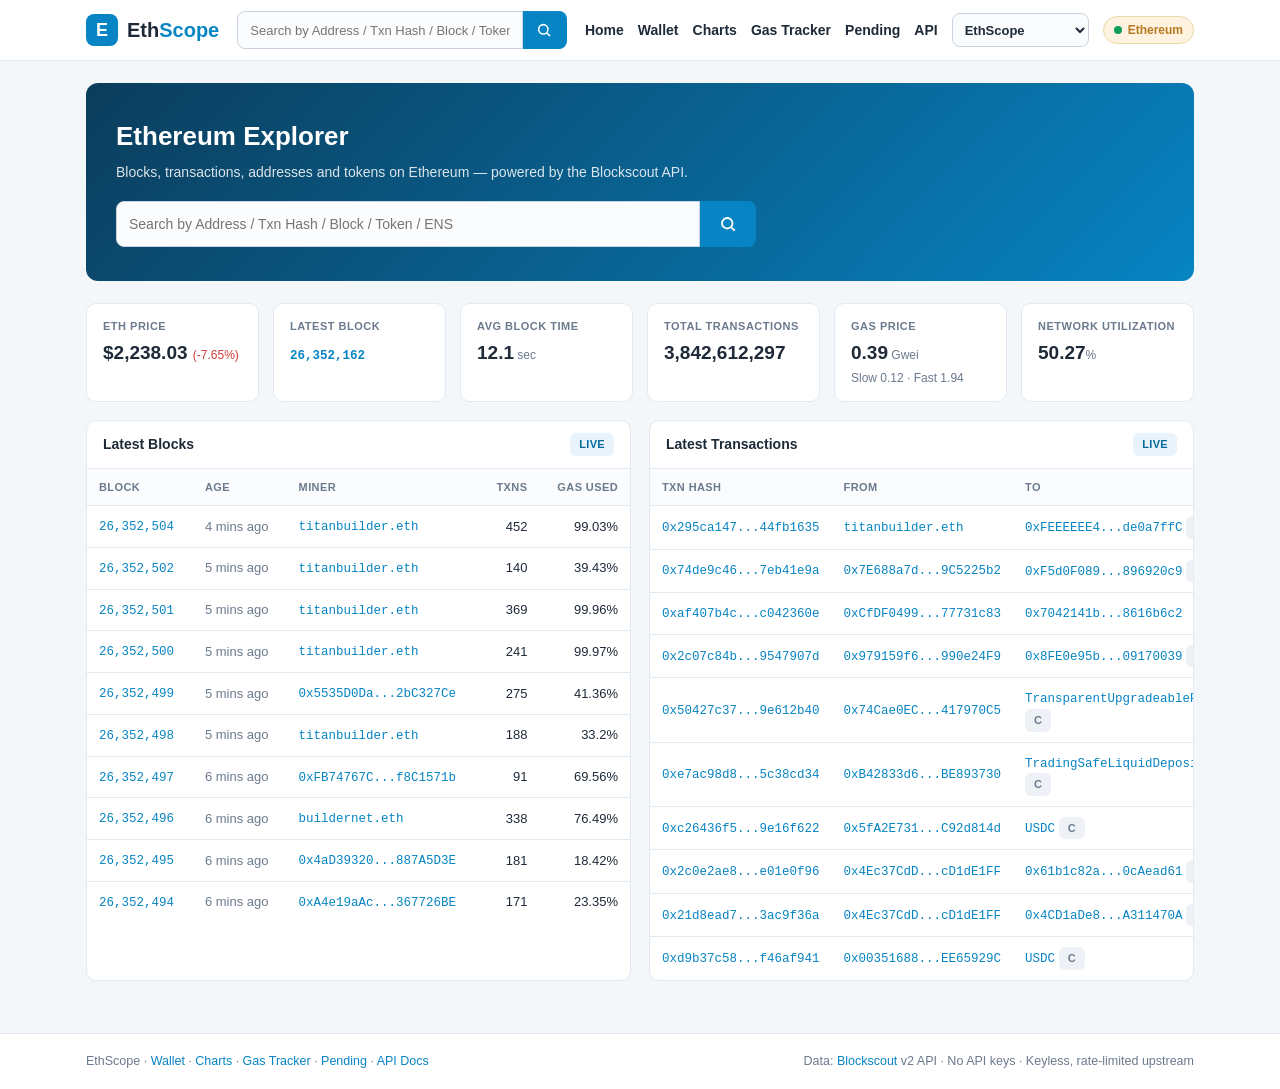
==== snapshots/cryptoscope-ethscope.html @ 58ffd695 "Temporary Cryptoscope/EthScope UI snapshots for review (remove after screenshots)" ====
<!DOCTYPE html>
<html lang="en">
<head>
<meta charset="utf-8">
<meta name="viewport" content="width=device-width, initial-scale=1">
<title>Scope — Block Explorer</title>
<meta name="description" content="Scope: Etherscan-style block explorer. Data by Blockscout.">
<style>
/* EthScope — Etherscan-like light theme */
:root{
  --blue:#0784c3; --blue-dark:#066a9d; --ink:#1e2a38; --muted:#6b7a8d;
  --line:#e3e9f0; --bg:#f4f7fa; --card:#ffffff;
  --green:#0d9d58; --red:#d23b3b; --amber:#b7791f;
  --mono:"SFMono-Regular",Consolas,"Liberation Mono",monospace;
}
*{box-sizing:border-box}
body{margin:0;font-family:-apple-system,BlinkMacSystemFont,"Segoe UI",Roboto,Helvetica,Arial,sans-serif;color:var(--ink);background:var(--bg);font-size:14px;line-height:1.5}
a{color:var(--blue);text-decoration:none}
a:hover{text-decoration:underline}
.wrap{max-width:1140px;margin:0 auto;padding:0 16px}
.mono{font-family:var(--mono);font-size:12.5px}
.muted{color:var(--muted)}
.hidden{display:none!important}

/* header */
.topbar{background:#fff;border-bottom:1px solid var(--line);position:sticky;top:0;z-index:50}
.topbar-inner{display:flex;align-items:center;gap:18px;height:60px}
.brand{display:flex;align-items:center;gap:9px;font-size:20px;font-weight:700;color:var(--ink)}
.brand:hover{text-decoration:none}
.brand-badge{width:32px;height:32px;border-radius:8px;background:var(--blue);color:#fff;display:flex;align-items:center;justify-content:center;font-size:18px;font-weight:800}
.brand-accent{color:var(--blue)}
.search{flex:1;max-width:560px;position:relative;display:flex}
.search input{flex:1;height:38px;border:1px solid #c8d3df;border-radius:8px 0 0 8px;padding:0 12px;font-size:13px;outline:none;background:#fbfcfe}
.search input:focus{border-color:var(--blue);background:#fff}
.search button{width:44px;border:1px solid var(--blue);border-left:0;background:var(--blue);color:#fff;border-radius:0 8px 8px 0;cursor:pointer;display:flex;align-items:center;justify-content:center}
.search button:hover{background:var(--blue-dark)}
.suggest{position:absolute;top:42px;left:0;right:0;background:#fff;border:1px solid var(--line);border-radius:8px;box-shadow:0 8px 24px rgba(0,0,0,.12);overflow:hidden;z-index:60}
.suggest a{display:flex;align-items:center;gap:10px;padding:9px 12px;color:var(--ink);font-size:13px}
.suggest a:hover{background:#f0f6fb;text-decoration:none}
.suggest .stype{font-size:10px;font-weight:700;text-transform:uppercase;color:#fff;background:var(--blue);border-radius:4px;padding:2px 6px;flex-shrink:0}
.suggest .stype.block{background:#5b6b7c}.suggest .stype.token{background:#7c4dc4}.suggest .stype.transaction{background:#0d9d58}
.navlinks{margin-left:auto;display:flex;align-items:center;gap:14px}
.navlinks a{font-weight:600;color:var(--ink)}
.netpill{display:inline-flex;align-items:center;gap:6px;font-size:12px;font-weight:600;color:var(--green);background:#e6f6ec;border:1px solid #bfe6cd;border-radius:999px;padding:4px 10px}
.netpill .dot{width:8px;height:8px;border-radius:50%;background:var(--green);animation:pulse 2s infinite}
@keyframes pulse{0%,100%{opacity:1}50%{opacity:.4}}

/* hero */
.hero{background:linear-gradient(135deg,#0b3d5c,#0784c3);border-radius:12px;color:#fff;padding:34px 30px;margin:22px 0}
.hero h1{margin:0 0 6px;font-size:26px}
.hero p{margin:0 0 18px;opacity:.85}
.hero .search{max-width:640px}
.hero .search input{height:46px;font-size:14px}
.hero .search button{width:56px}

/* cards */
.card{background:var(--card);border:1px solid var(--line);border-radius:10px;margin-bottom:18px;overflow:hidden}
.card-head{display:flex;align-items:center;gap:8px;padding:12px 16px;border-bottom:1px solid var(--line);font-weight:700;font-size:14px}
.card-head .spacer{flex:1}
.statgrid{display:grid;grid-template-columns:repeat(auto-fit,minmax(150px,1fr));gap:14px;margin-bottom:18px}
.stat{background:var(--card);border:1px solid var(--line);border-radius:10px;padding:14px 16px}
.stat .k{font-size:11px;text-transform:uppercase;letter-spacing:.5px;color:var(--muted);font-weight:700;margin-bottom:4px}
.stat .v{font-size:19px;font-weight:700}
.stat .v small{font-size:12px;font-weight:400;color:var(--muted)}
.stat .sub{font-size:12px;color:var(--muted);margin-top:2px}

.cols2{display:grid;grid-template-columns:1fr 1fr;gap:18px}
@media(max-width:860px){.cols2{grid-template-columns:1fr}.topbar-inner{flex-wrap:wrap;height:auto;padding:10px 16px}.search{order:3;flex-basis:100%;max-width:none}}

/* tables */
table.tbl{width:100%;border-collapse:collapse;font-size:13px}
.tbl th{text-align:left;font-size:11px;text-transform:uppercase;letter-spacing:.4px;color:var(--muted);padding:10px 12px;border-bottom:1px solid var(--line);background:#fbfcfe;white-space:nowrap}
.tbl td{padding:10px 12px;border-bottom:1px solid var(--line);vertical-align:middle}
.tbl tr:last-child td{border-bottom:0}
.tbl tr:hover td{background:#f8fbfe}
.tbl .r{text-align:right}

/* detail grid */
.detail{display:grid;grid-template-columns:200px 1fr;border-bottom:1px solid var(--line);font-size:13px}
.detail:last-child{border-bottom:0}
.detail .dk{padding:11px 16px;color:var(--muted);font-weight:600;background:#fbfcfe}
.detail .dv{padding:11px 16px;word-break:break-all}
@media(max-width:640px){.detail{grid-template-columns:1fr}.detail .dk{padding-bottom:2px}}

/* badges & buttons */
.badge{display:inline-block;font-size:11px;font-weight:700;border-radius:6px;padding:3px 9px;text-transform:uppercase;letter-spacing:.3px}
.badge.ok{background:#e6f6ec;color:var(--green)}
.badge.fail{background:#fdecec;color:var(--red)}
.badge.info{background:#e8f3fb;color:var(--blue-dark)}
.badge.warn{background:#fdf3e0;color:var(--amber)}
.badge.grey{background:#eef1f5;color:var(--muted)}
.btn{display:inline-block;border:1px solid var(--line);background:#fff;border-radius:8px;padding:8px 14px;font-size:13px;font-weight:600;color:var(--ink);cursor:pointer}
.btn:hover{border-color:var(--blue);color:var(--blue)}
.btn.primary{background:var(--blue);border-color:var(--blue);color:#fff}
.btn.primary:hover{background:var(--blue-dark)}
.copybtn{border:0;background:none;color:var(--muted);cursor:pointer;padding:2px 4px;vertical-align:middle}
.copybtn:hover{color:var(--blue)}
.loadmore{display:block;width:100%;padding:12px;border:0;background:#f4f8fc;color:var(--blue);font-weight:700;cursor:pointer;font-size:13px}
.loadmore:hover{background:#e8f3fb}

/* tabs */
.tabs{display:flex;gap:4px;border-bottom:1px solid var(--line);padding:0 12px;background:#fbfcfe}
.tab{border:0;background:none;padding:12px 14px;font-size:13px;font-weight:600;color:var(--muted);cursor:pointer;border-bottom:2px solid transparent;margin-bottom:-1px}
.tab.active{color:var(--blue);border-bottom-color:var(--blue)}
.tab:hover{color:var(--ink)}

/* misc */
.pagehead{display:flex;align-items:center;gap:12px;margin:22px 0 14px;flex-wrap:wrap}
.pagehead h2{margin:0;font-size:20px;word-break:break-all}
pre.hex{background:#0f1c28;color:#c8e6f5;border-radius:8px;padding:14px;font-size:12px;overflow:auto;max-height:280px;white-space:pre-wrap;word-break:break-all;font-family:var(--mono)}
.utf8box{background:#f4faf4;border:1px solid #cde8cd;border-radius:8px;padding:12px 14px;font-size:13px;margin-top:10px}
.utf8box .k{font-weight:700;color:var(--green);font-size:11px;text-transform:uppercase;letter-spacing:.4px;margin-bottom:6px}
.empty{padding:26px;text-align:center;color:var(--muted)}
.error-banner{background:#fdecec;border:1px solid #f3c2c2;color:#a02a2a;border-radius:8px;padding:12px 16px;margin:16px 0;font-size:13px}
.spinner{padding:40px;text-align:center;color:var(--muted)}
.gasbar{height:8px;background:#eef1f5;border-radius:4px;overflow:hidden;margin-top:6px}
.gasbar i{display:block;height:100%;background:var(--blue);border-radius:4px}
.addr-title{display:flex;align-items:center;gap:10px;flex-wrap:wrap}
.footer{margin-top:34px;border-top:1px solid var(--line);background:#fff}
.footer-inner{display:flex;justify-content:space-between;gap:10px;padding:18px 16px;font-size:12.5px;color:var(--muted);flex-wrap:wrap}
.logtopics{display:flex;flex-direction:column;gap:4px}

/* ---- chain switcher / labels ---- */
.chainselect{height:34px;border:1px solid #c8d3df;border-radius:8px;padding:0 8px;font-size:13px;font-weight:600;color:var(--ink);background:#fbfcfe;cursor:pointer}
.chainselect:focus{border-color:var(--blue);outline:none}
.netpill.warn{color:var(--amber);background:#fdf3e0;border-color:#ecd9a8}
.label-pill{display:inline-block;font-size:10.5px;font-weight:700;color:#5b4a8a;background:#efe9f9;border:1px solid #d9c8f5;border-radius:999px;padding:1px 8px;vertical-align:middle;white-space:nowrap}

/* ---- toolbars / export ---- */
.toolbar{display:flex;align-items:center;gap:10px;padding:10px 16px;border-bottom:1px solid var(--line);background:#fbfcfe;flex-wrap:wrap}
.toolbar .spacer{flex:1}
.btn:disabled{opacity:.55;cursor:wait}

/* ---- gas tracker ---- */
.gascards{display:grid;grid-template-columns:repeat(auto-fit,minmax(170px,1fr));gap:14px;margin-bottom:18px}
.gascard{background:var(--card);border:1px solid var(--line);border-radius:10px;padding:16px}
.gascard .k{font-size:11px;text-transform:uppercase;letter-spacing:.5px;color:var(--muted);font-weight:700;margin-bottom:4px}
.gascard .v{font-size:24px;font-weight:700}
.gascard .v small{font-size:13px;font-weight:400;color:var(--muted)}
.gascard .sub{font-size:12px;color:var(--muted);margin-top:4px}
.explainer{background:#f0f6fb;border:1px solid #cfe3f2;border-radius:10px;padding:14px 16px;font-size:13px;margin-bottom:18px}

/* ---- charts ---- */
.chart-wrap{padding:16px}
.chart-svg{width:100%;height:auto;display:block}
.chart-tick{font-size:11px;fill:var(--muted)}
.daybtns{display:flex;gap:6px}
.daybtns .btn{padding:5px 11px;font-size:12px}
.daybtns .btn.active{background:var(--blue);border-color:var(--blue);color:#fff}

/* ---- contract page ---- */
.fncard{border:1px solid var(--line);border-radius:8px;padding:14px 16px;margin:12px 16px}
.fn-sig{font-size:13px;font-weight:700;margin-bottom:10px;word-break:break-all}
.fncard form{display:flex;flex-wrap:wrap;gap:10px;align-items:flex-end}
.field{display:flex;flex-direction:column;gap:4px;font-size:12.5px;min-width:180px;flex:1}
.field>span{font-weight:600}
.field input[type=text],.field select,.field textarea{border:1px solid #c8d3df;border-radius:6px;padding:8px 10px;font-size:13px;font-family:var(--mono);background:#fbfcfe}
.field input[type=text]:focus,.field textarea:focus{border-color:var(--blue);outline:none;background:#fff}
.field textarea{font-family:var(--mono);width:100%;min-height:180px;resize:vertical}
.fn-out{margin-top:10px;font-size:13px}
.fn-out table{width:100%;border-collapse:collapse}
.fn-out td,.fn-out th{border-bottom:1px solid var(--line);padding:6px 8px;text-align:left;font-size:13px}
.fn-out .mono{word-break:break-all}
pre.source{background:#0f1c28;color:#c8e6f5;border-radius:8px;padding:14px;font-size:12px;overflow:auto;max-height:560px;white-space:pre-wrap;word-break:break-all;font-family:var(--mono);margin:12px 16px}
.notice{background:#fdf3e0;border:1px solid #ecd9a8;border-radius:8px;padding:12px 14px;font-size:13px;margin:12px 16px}
.notice.info{background:#e8f3fb;border-color:#cfe3f2}
.walletbar{display:flex;align-items:center;gap:10px;flex-wrap:wrap;padding:12px 16px;border-bottom:1px solid var(--line);background:#fbfcfe;font-size:13px}

/* ---- NFT ---- */
.nftgrid{display:grid;grid-template-columns:repeat(auto-fill,minmax(150px,1fr));gap:14px;padding:16px}
.nft-card{border:1px solid var(--line);border-radius:10px;overflow:hidden;background:#fff}
.nft-card:hover{border-color:var(--blue);text-decoration:none}
.nft-card img{width:100%;aspect-ratio:1;object-fit:cover;display:block;background:#eef1f5}
.nft-card .nft-id{padding:9px 10px;font-size:13px;font-weight:700;color:var(--ink)}
.nft-card .nft-sub{padding:0 10px 9px;font-size:12px;color:var(--muted)}
.nft-hero{display:grid;grid-template-columns:minmax(240px,360px) 1fr;gap:20px;padding:16px}
@media(max-width:640px){.nft-hero{grid-template-columns:1fr}}
.nft-hero img{width:100%;border-radius:10px;border:1px solid var(--line);background:#eef1f5}

/* ---- api docs ---- */
.docgroup{margin-bottom:8px}
.docgroup h3{margin:18px 0 8px;font-size:15px}
.docitem{border:1px solid var(--line);border-radius:8px;padding:11px 14px;margin-bottom:8px;background:#fff}
.docitem .dpath{font-family:var(--mono);font-size:13px;font-weight:700;word-break:break-all}
.docitem .ddesc{font-size:13px;color:var(--ink);margin-top:4px}
.docitem .dmeta{font-size:12px;color:var(--muted);margin-top:6px}
.docitem code{background:#f0f3f7;border-radius:4px;padding:1px 5px;font-size:12px}
.method{display:inline-block;font-size:11px;font-weight:800;border-radius:5px;padding:2px 7px;margin-right:8px;vertical-align:middle}
.method.get{background:#e6f6ec;color:var(--green)}
.method.post{background:#fdf3e0;color:var(--amber)}

/* ---- wallet dashboard ---- */
.chain-badge{display:inline-block;font-size:10.5px;font-weight:700;color:var(--blue-dark);background:#e8f3fb;border:1px solid #cfe3f2;border-radius:999px;padding:1px 8px;vertical-align:middle;white-space:nowrap}
.wallet-hero{display:grid;grid-template-columns:repeat(auto-fit,minmax(200px,1fr));gap:18px;padding:16px}
.wallet-hero .k{font-size:11px;text-transform:uppercase;letter-spacing:.5px;color:var(--muted);font-weight:700;margin-bottom:4px}
.wallet-hero .v{font-size:24px;font-weight:700}
.wallet-hero .sub{font-size:12px;color:var(--muted);margin-top:4px}
.wchain-grid{display:grid;grid-template-columns:repeat(auto-fit,minmax(210px,1fr));gap:14px;padding:16px}
.wchain{border:1px solid var(--line);border-radius:10px;padding:14px}
.wchain .k{font-size:12px;text-transform:uppercase;letter-spacing:.5px;color:var(--muted);font-weight:700;margin-bottom:4px}
.wchain .v{font-size:19px;font-weight:700;margin-bottom:4px}
.wchain .sub{font-size:12px;color:var(--muted);margin-top:2px}
.suggest-row{display:flex;align-items:stretch}
.suggest-row>a:first-child{flex:1}
.suggest-row .wallet-link{flex-shrink:0;font-weight:700;color:var(--blue);border-left:1px solid var(--line);padding:9px 12px}
.suggest-row .wallet-link:hover{background:#f0f6fb;text-decoration:none}
.nft-card .nft-id .chain-badge{margin-left:4px}

/* ---- misc ---- */
.sample-badge{display:inline-block;font-size:11px;font-weight:700;border-radius:6px;padding:3px 9px;background:#fdf3e0;color:var(--amber);border:1px solid #ecd9a8;text-transform:none;letter-spacing:0}
.total-row{display:flex;justify-content:space-between;padding:12px 16px;border-top:1px solid var(--line);font-weight:700;background:#fbfcfe}

</style>
<link rel="icon" href="data:image/svg+xml,%3Csvg xmlns='http://www.w3.org/2000/svg' viewBox='0 0 32 32'%3E%3Crect width='32' height='32' rx='7' fill='%230784c3'/%3E%3Ctext x='16' y='22' font-size='17' text-anchor='middle' fill='white' font-family='Arial' font-weight='bold'%3EE%3C/text%3E%3C/svg%3E">
</head>
<body>
<header class="topbar">
  <div class="wrap topbar-inner">
    <a class="brand" href="#/">
      <span class="brand-badge" id="brand-badge">E</span>
      <span class="brand-name" id="brand-name">Eth<span class="brand-accent">Scope</span></span>
    </a>
    <form id="search-form" class="search" autocomplete="off">
      <input id="search-input" type="text" placeholder="Search by Address / Txn Hash / Block / Token / ENS" aria-label="Search">
      <button type="submit" title="Search">
        <svg width="16" height="16" viewBox="0 0 24 24" fill="none" stroke="currentColor" stroke-width="2.4"><circle cx="11" cy="11" r="7"/><path d="M21 21l-4.3-4.3"/></svg>
      </button>
      <div id="search-suggest" class="suggest hidden"></div>
    </form>
    <nav class="navlinks">
      <a href="#/" data-nav class="nav-explorer">Home</a>
      <a href="#/wallet" id="nav-wallet">Wallet</a>
      <a href="#/charts" class="nav-explorer">Charts</a>
      <a href="#/gastracker" class="nav-explorer">Gas Tracker</a>
      <a href="#/pending" class="nav-explorer">Pending</a>
      <a href="#/api-docs">API</a>
      <select id="scope-select" class="chainselect" aria-label="Other scopes" title="Other scopes"></select>
      <span class="netpill" id="netpill" title="Data: Blockscout v2 API"><span class="dot"></span><span id="netpill-text">Ethereum</span></span>
    </nav>
  </div>
</header>

<main class="wrap">
  <div id="error-banner" class="error-banner hidden"></div>
  <div id="view"></div>
</main>

<footer class="footer">
  <div class="wrap footer-inner">
    <span><span id="footer-brand">EthScope</span> · <a href="#/wallet" id="footer-wallet">Wallet</a> · <a href="#/charts" class="nav-explorer">Charts</a> · <a href="#/gastracker" class="nav-explorer">Gas Tracker</a> · <a href="#/pending" class="nav-explorer">Pending</a> · <a href="#/api-docs">API Docs</a></span>
    <span class="muted">Data: <a href="https://eth.blockscout.com" target="_blank" rel="noopener">Blockscout</a> v2 API · No API keys · Keyless, rate-limited upstream</span>
  </div>
</footer>

<script>
// GENERATED by scripts/sync-common.py from ethscope/config.py — do not hand-edit.
// Regenerate: python3 scripts/sync-common.py sync
window.SCOPE_CONFIG = {
  "scope": "ethscope",
  "title": "EthScope",
  "brandLetter": "E",
  "chain": "ethereum",
  "apiPrefix": "/api/ethscope",
  "walletOnly": false,
  "walletUrl": "https://walletscope.vercel.app",
  "netpill": null,
  "siblings": [
    {
      "chain": null,
      "name": "Cryptoscope",
      "url": "https://overview.vercel.app"
    },
    {
      "chain": "sepolia",
      "name": "SepoliaScope",
      "url": "https://sepoliascope.vercel.app"
    },
    {
      "chain": "optimism",
      "name": "OptimismScope",
      "url": "https://optimismscope.vercel.app"
    },
    {
      "chain": "gnosis",
      "name": "GnosisScope",
      "url": "https://gnosisscope.vercel.app"
    },
    {
      "chain": "solana",
      "name": "SolScope",
      "url": "https://solscope.vercel.app"
    },
    {
      "chain": null,
      "name": "WalletScope",
      "url": "https://walletscope.vercel.app"
    },
    {
      "chain": "bitcoin",
      "name": "BitScope",
      "url": "https://bitscope.vercel.app"
    },
    {
      "chain": null,
      "name": "USDT Scope",
      "url": "https://usdtscope.vercel.app"
    },
    {
      "chain": null,
      "name": "USDC Scope",
      "url": "https://usdcscope.vercel.app"
    },
    {
      "chain": null,
      "name": "DAI Scope",
      "url": "https://daiscope.vercel.app"
    },
    {
      "chain": null,
      "name": "USDe Scope",
      "url": "https://usdescope.vercel.app"
    },
    {
      "chain": null,
      "name": "FDUSD Scope",
      "url": "https://fdusdsscope.vercel.app"
    },
    {
      "chain": null,
      "name": "PYUSD Scope",
      "url": "https://pyusdsscope.vercel.app"
    },
    {
      "chain": null,
      "name": "TUSD Scope",
      "url": "https://tusdscope.vercel.app"
    },
    {
      "chain": null,
      "name": "USDD Scope",
      "url": "https://usddscope.vercel.app"
    }
  ]
};

</script>
<script>
window.__BAKED__ = {"/stats": {"chain": "ethereum", "native": "ETH", "eth_price_usd": "2238.03", "eth_price_change_24h_pct": -7.65, "market_cap_usd": "273469522574.1763540539", "latest_block": "26352162", "total_blocks": "26352162", "total_transactions": "3842612297", "total_addresses": "775938325", "avg_block_time_s": 12.1, "network_utilization_pct": 50.27, "gas_price_gwei": {"slow": 0.12, "average": 0.39, "fast": 1.94}, "gas_price_updated": "2026-11-06T01:29:38.917063Z"}, "/blocks": {"items": [{"height": 26352504, "hash": "0x9b70d8c2a101cd228bfe362f4200356e00f68e7a7ab342d50a8668aba7e5974a", "timestamp": "2026-11-06T01:25:23.000000Z", "age": "4 mins ago", "miner": {"hash": "0x4838B106FCe9647Bdf1E7877BF73cE8B0BAD5f97", "label": "titanbuilder.eth", "short": "titanbuilder.eth", "is_contract": false, "is_scam": false}, "tx_count": 452, "gas_used": "59416999", "gas_limit": "60000000", "gas_used_pct": 99.03, "base_fee_gwei": "0.04", "burnt_fees_eth": "0.002352087145279902", "rewards": [{"recipient": null, "type": "validator", "value_eth": "0.012454214880225789"}], "size": 336462, "withdrawals_count": null, "blob_tx_count": 6}, {"height": 26352502, "hash": "0x1f6252d9ec4bbe84c1a86f47933b4300f5d00466272b8643e851d70f8d2a1692", "timestamp": "2026-11-06T01:24:59.000000Z", "age": "5 mins ago", "miner": {"hash": "0x4838B106FCe9647Bdf1E7877BF73cE8B0BAD5f97", "label": "titanbuilder.eth", "short": "titanbuilder.eth", "is_contract": false, "is_scam": false}, "tx_count": 140, "gas_used": "23657833", "gas_limit": "60000000", "gas_used_pct": 39.43, "base_fee_gwei": "0.04", "burnt_fees_eth": "0.001020224483097109", "rewards": [{"recipient": null, "type": "validator", "value_eth": "0.006930820012167801"}], "size": 88919, "withdrawals_count": null, "blob_tx_count": 0}, {"height": 26352501, "hash": "0x5b5aef03ebb6cbde32f39145e069b010da070837cb03af67964f26c737541808", "timestamp": "2026-11-06T01:24:47.000000Z", "age": "5 mins ago", "miner": {"hash": "0x4838B106FCe9647Bdf1E7877BF73cE8B0BAD5f97", "label": "titanbuilder.eth", "short": "titanbuilder.eth", "is_contract": false, "is_scam": false}, "tx_count": 369, "gas_used": "59974408", "gas_limit": "60000000", "gas_used_pct": 99.96, "base_fee_gwei": "0.04", "burnt_fees_eth": "0.002299192819150656", "rewards": [{"recipient": null, "type": "validator", "value_eth": "0.008519333795182699"}], "size": 375769, "withdrawals_count": null, "blob_tx_count": 2}, {"height": 26352500, "hash": "0x29a46da01b97c081dab0931ac3aeae4b6683c15a38d16c68d29a096def9a35f1", "timestamp": "2026-11-06T01:24:35.000000Z", "age": "5 mins ago", "miner": {"hash": "0x4838B106FCe9647Bdf1E7877BF73cE8B0BAD5f97", "label": "titanbuilder.eth", "short": "titanbuilder.eth", "is_contract": false, "is_scam": false}, "tx_count": 241, "gas_used": "59979985", "gas_limit": "60000000", "gas_used_pct": 99.97, "base_fee_gwei": "0.03", "burnt_fees_eth": "0.002044068525272345", "rewards": [{"recipient": null, "type": "validator", "value_eth": "0.013940776862068952"}], "size": 297243, "withdrawals_count": null, "blob_tx_count": 0}, {"height": 26352499, "hash": "0x21a14e6b6814b4cdcdbaf7c11f19fb1c86ea0ca9700568c50739e736235caf2b", "timestamp": "2026-11-06T01:24:23.000000Z", "age": "5 mins ago", "miner": {"hash": "0x5535D0Da686A6dd8E64059c367e2e1062bC327Ce", "label": "0x5535D0Da686A6dd8E64059c367e2e1062bC327Ce", "short": "0x5535D0Da...2bC327Ce", "is_contract": false, "is_scam": false}, "tx_count": 275, "gas_used": "24816821", "gas_limit": "60000000", "gas_used_pct": 41.36, "base_fee_gwei": "0.03", "burnt_fees_eth": "0.000864405016048536", "rewards": [{"recipient": null, "type": "validator", "value_eth": "0.005360233518889823"}], "size": 153900, "withdrawals_count": null, "blob_tx_count": 6}, {"height": 26352498, "hash": "0xc68792d14ea28154e76168017202a883948823a8be44a4bd65ae728fa98ffb09", "timestamp": "2026-11-06T01:24:11.000000Z", "age": "5 mins ago", "miner": {"hash": "0x4838B106FCe9647Bdf1E7877BF73cE8B0BAD5f97", "label": "titanbuilder.eth", "short": "titanbuilder.eth", "is_contract": false, "is_scam": false}, "tx_count": 188, "gas_used": "19919232", "gas_limit": "60000000", "gas_used_pct": 33.2, "base_fee_gwei": "0.04", "burnt_fees_eth": "0.000724235249160576", "rewards": [{"recipient": null, "type": "validator", "value_eth": "0.010587417671428273"}], "size": 152329, "withdrawals_count": null, "blob_tx_count": 3}, {"height": 26352497, "hash": "0x2b8124c62c6f8e9d493a09aef0d486f725a096375c75672eb697012b3ba026f3", "timestamp": "2026-11-06T01:23:59.000000Z", "age": "6 mins ago", "miner": {"hash": "0xFB74767C1ce1aadA0a0E114441173b57f8C1571b", "label": "0xFB74767C1ce1aadA0a0E114441173b57f8C1571b", "short": "0xFB74767C...f8C1571b", "is_contract": false, "is_scam": false}, "tx_count": 91, "gas_used": "41737879", "gas_limit": "60000000", "gas_used_pct": 69.56, "base_fee_gwei": "0.03", "burnt_fees_eth": "0.001446772078548273", "rewards": [{"recipient": null, "type": "validator", "value_eth": "0.008946280056061997"}], "size": 213158, "withdrawals_count": null, "blob_tx_count": 0}, {"height": 26352496, "hash": "0x886c5aebca03fa735248ea8ce28f72225b3a0d6e6a69950b258614f9124fcaa7", "timestamp": "2026-11-06T01:23:47.000000Z", "age": "6 mins ago", "miner": {"hash": "0xdadB0d80178819F2319190D340ce9A924f783711", "label": "buildernet.eth", "short": "buildernet.eth", "is_contract": false, "is_scam": false}, "tx_count": 338, "gas_used": "45891087", "gas_limit": "59999943", "gas_used_pct": 76.49, "base_fee_gwei": "0.03", "burnt_fees_eth": "0.001491949434705246", "rewards": [{"recipient": null, "type": "validator", "value_eth": "0.016429068553997103"}], "size": 224338, "withdrawals_count": null, "blob_tx_count": 1}, {"height": 26352495, "hash": "0xffd8633733c2a5b66cb5484e647e0d9eea118d0e3afaac51b207c75e2551bbdb", "timestamp": "2026-11-06T01:23:35.000000Z", "age": "6 mins ago", "miner": {"hash": "0x4aD393206569465FfA4F3e0FC34Aa181887A5D3E", "label": "0x4aD393206569465FfA4F3e0FC34Aa181887A5D3E", "short": "0x4aD39320...887A5D3E", "is_contract": false, "is_scam": false}, "tx_count": 181, "gas_used": "11039843", "gas_limit": "59941408", "gas_used_pct": 18.42, "base_fee_gwei": "0.04", "burnt_fees_eth": "0.000389680006436172", "rewards": [{"recipient": null, "type": "validator", "value_eth": "0.004954834617546959"}], "size": 59997, "withdrawals_count": null, "blob_tx_count": 2}, {"height": 26352494, "hash": "0x7e0060a7a63636ec7aaa95181401e9b359bb19df52627ffcfa89df52fa080cc8", "timestamp": "2026-11-06T01:23:23.000000Z", "age": "6 mins ago", "miner": {"hash": "0xA4e19aAc136F76214B01E9Ae4076fb05367726BE", "label": "0xA4e19aAc136F76214B01E9Ae4076fb05367726BE", "short": "0xA4e19aAc...367726BE", "is_contract": false, "is_scam": false}, "tx_count": 171, "gas_used": "14011670", "gas_limit": "60000000", "gas_used_pct": 23.35, "base_fee_gwei": "0.04", "burnt_fees_eth": "0.00052987779711797", "rewards": [{"recipient": null, "type": "validator", "value_eth": "0.003778117851109012"}], "size": 109066, "withdrawals_count": null, "blob_tx_count": 3}, {"height": 26352493, "hash": "0x530fd61342d225154e69a6f5a56570c47b76a8f4b71340eeac4e36205d446774", "timestamp": "2026-11-06T01:23:11.000000Z", "age": "6 mins ago", "miner": {"hash": "0x4838B106FCe9647Bdf1E7877BF73cE8B0BAD5f97", "label": "titanbuilder.eth", "short": "titanbuilder.eth", "is_contract": false, "is_scam": false}, "tx_count": 325, "gas_used": "59991366", "gas_limit": "60000000", "gas_used_pct": 99.99, "base_fee_gwei": "0.03", "burnt_fees_eth": "0.00201667515867894", "rewards": [{"recipient": null, "type": "validator", "value_eth": "0.02893055054413965"}], "size": 192907, "withdrawals_count": null, "blob_tx_count": 1}, {"height": 26352492, "hash": "0xfb1dc2775701e94182b8ea57b8a3f25ac1c23ea7caecc925964197c4ad0d10d9", "timestamp": "2026-11-06T01:22:59.000000Z", "age": "7 mins ago", "miner": {"hash": "0xdadB0d80178819F2319190D340ce9A924f783711", "label": "buildernet.eth", "short": "buildernet.eth", "is_contract": false, "is_scam": false}, "tx_count": 54, "gas_used": "18682586", "gas_limit": "60000000", "gas_used_pct": 31.14, "base_fee_gwei": "0.04", "burnt_fees_eth": "0.000659116720559882", "rewards": [{"recipient": null, "type": "validator", "value_eth": "0.000093279380583032"}], "size": 115334, "withdrawals_count": null, "blob_tx_count": 0}, {"height": 26352491, "hash": "0x2a3c81b35b295f008d324d4c032117a326471ff30bab5cab997a0dfe0dfd04bf", "timestamp": "2026-11-06T01:22:47.000000Z", "age": "7 mins ago", "miner": {"hash": "0x6b3A8798E5Fb9fC5603F3aB5eA2e8136694e55d0", "label": "0x6b3A8798E5Fb9fC5603F3aB5eA2e8136694e55d0", "short": "0x6b3A8798...694e55d0", "is_contract": false, "is_scam": false}, "tx_count": 255, "gas_used": "13081139", "gas_limit": "60000000", "gas_used_pct": 21.8, "base_fee_gwei": "0.04", "burnt_fees_eth": "0.000496500033255407", "rewards": [{"recipient": null, "type": "validator", "value_eth": "0.004180662372754263"}], "size": 104923, "withdrawals_count": null, "blob_tx_count": 7}, {"height": 26352490, "hash": "0x4f93e5b1172b5a83e4d2d71a70f226e77d68806eb8818c947cedd6131db74c66", "timestamp": "2026-11-06T01:22:35.000000Z", "age": "7 mins ago", "miner": {"hash": "0x4838B106FCe9647Bdf1E7877BF73cE8B0BAD5f97", "label": "titanbuilder.eth", "short": "titanbuilder.eth", "is_contract": false, "is_scam": false}, "tx_count": 206, "gas_used": "27911822", "gas_limit": "60000000", "gas_used_pct": 46.52, "base_fee_gwei": "0.04", "burnt_fees_eth": "0.001068703220149922", "rewards": [{"recipient": null, "type": "validator", "value_eth": "0.008087028083664309"}], "size": 110389, "withdrawals_count": null, "blob_tx_count": 1}, {"height": 26352489, "hash": "0x3c5aa822e98e8b2264f81bebf88badabb5d37580d8be54574dbdb30b4939a180", "timestamp": "2026-11-06T01:22:23.000000Z", "age": "7 mins ago", "miner": {"hash": "0x388C818CA8B9251b393131C08a736A67ccB19297", "label": "LidoExecutionLayerRewardsVault", "short": "LidoExecutionLayerRewardsVault", "is_contract": true, "is_scam": false}, "tx_count": 165, "gas_used": "11330450", "gas_limit": "60000000", "gas_used_pct": 18.88, "base_fee_gwei": "0.04", "burnt_fees_eth": "0.0004704204103907", "rewards": [{"recipient": null, "type": "validator", "value_eth": "0.004261576750531447"}], "size": 101676, "withdrawals_count": null, "blob_tx_count": 10}, {"height": 26352488, "hash": "0x751958494b9327491470b03ef3af2ac0d59baec1507b59bda16d7e28e945c49c", "timestamp": "2026-11-06T01:22:11.000000Z", "age": "7 mins ago", "miner": {"hash": "0x4838B106FCe9647Bdf1E7877BF73cE8B0BAD5f97", "label": "titanbuilder.eth", "short": "titanbuilder.eth", "is_contract": false, "is_scam": false}, "tx_count": 322, "gas_used": "58740210", "gas_limit": "60000000", "gas_used_pct": 97.9, "base_fee_gwei": "0.04", "burnt_fees_eth": "0.0021779759678031", "rewards": [{"recipient": null, "type": "validator", "value_eth": "0.00717196518969973"}], "size": 196340, "withdrawals_count": null, "blob_tx_count": 1}, {"height": 26352487, "hash": "0xbaf85bd37a945c93f40174c5a844ae186c184975d9dd665c32d9ba5ba264d382", "timestamp": "2026-11-06T01:21:59.000000Z", "age": "8 mins ago", "miner": {"hash": "0x4838B106FCe9647Bdf1E7877BF73cE8B0BAD5f97", "label": "titanbuilder.eth", "short": "titanbuilder.eth", "is_contract": false, "is_scam": false}, "tx_count": 174, "gas_used": "31233235", "gas_limit": "59999886", "gas_used_pct": 52.06, "base_fee_gwei": "0.04", "burnt_fees_eth": "0.00115214875095925", "rewards": [{"recipient": null, "type": "validator", "value_eth": "0.009767441876878571"}], "size": 122148, "withdrawals_count": null, "blob_tx_count": 0}, {"height": 26352486, "hash": "0xe98e36e67cdd5efd63f5801555831d97ab84ce8c838683972f458cdd31f975d5", "timestamp": "2026-11-06T01:21:47.000000Z", "age": "8 mins ago", "miner": {"hash": "0xFC6E18E22Ad11592494B3D541bA25Af63A807527", "label": "MultiSigWallet", "short": "MultiSigWallet", "is_contract": true, "is_scam": false}, "tx_count": 102, "gas_used": "8375291", "gas_limit": "59941351", "gas_used_pct": 13.97, "base_fee_gwei": "0.04", "burnt_fees_eth": "0.000339533735995503", "rewards": [{"recipient": null, "type": "validator", "value_eth": "0.003335074682656282"}], "size": 85466, "withdrawals_count": null, "blob_tx_count": 3}, {"height": 26352485, "hash": "0x9bf76518b9d9c4ae571dfc9ca34ded248e3b4a4640d12bb7560fae974a63fdb6", "timestamp": "2026-11-06T01:21:35.000000Z", "age": "8 mins ago", "miner": {"hash": "0x396343362be2A4dA1cE0C1C210945346fb82Aa49", "label": "quasarbuilder.eth", "short": "quasarbuilder.eth", "is_contract": false, "is_scam": false}, "tx_count": 210, "gas_used": "23926966", "gas_limit": "59882873", "gas_used_pct": 39.96, "base_fee_gwei": "0.04", "burnt_fees_eth": "0.00099498086830128", "rewards": [{"recipient": null, "type": "validator", "value_eth": "0.006717107080009062"}], "size": 125277, "withdrawals_count": null, "blob_tx_count": 2}, {"height": 26352484, "hash": "0x72760dfd9941814e1c06c7c3f72bb65655dd337ba3b512004e74e2aef339a20a", "timestamp": "2026-11-06T01:21:23.000000Z", "age": "8 mins ago", "miner": {"hash": "0x396343362be2A4dA1cE0C1C210945346fb82Aa49", "label": "quasarbuilder.eth", "short": "quasarbuilder.eth", "is_contract": false, "is_scam": false}, "tx_count": 208, "gas_used": "18530728", "gas_limit": "59941408", "gas_used_pct": 30.91, "base_fee_gwei": "0.04", "burnt_fees_eth": "0.000809192399482072", "rewards": [{"recipient": null, "type": "validator", "value_eth": "0.006086206507296085"}], "size": 99610, "withdrawals_count": null, "blob_tx_count": 3}, {"height": 26352483, "hash": "0x42693986ca965f8484a64f35a1545fbc63fa83f032793300ad0513012f2c04ed", "timestamp": "2026-11-06T01:21:11.000000Z", "age": "8 mins ago", "miner": {"hash": "0xdadB0d80178819F2319190D340ce9A924f783711", "label": "buildernet.eth", "short": "buildernet.eth", "is_contract": false, "is_scam": false}, "tx_count": 292, "gas_used": "30578631", "gas_limit": "60000000", "gas_used_pct": 50.96, "base_fee_gwei": "0.04", "burnt_fees_eth": "0.001332083814598932", "rewards": [{"recipient": null, "type": "validator", "value_eth": "0.006734426630420315"}], "size": 188279, "withdrawals_count": null, "blob_tx_count": 9}, {"height": 26352482, "hash": "0x61dde2fe80a77eacf73d7f6e642b084f9e8a9df7c8049210b824bb20f30be395", "timestamp": "2026-11-06T01:20:59.000000Z", "age": "9 mins ago", "miner": {"hash": "0x4838B106FCe9647Bdf1E7877BF73cE8B0BAD5f97", "label": "titanbuilder.eth", "short": "titanbuilder.eth", "is_contract": false, "is_scam": false}, "tx_count": 282, "gas_used": "35419359", "gas_limit": "59999943", "gas_used_pct": 59.03, "base_fee_gwei": "0.04", "burnt_fees_eth": "0.001508886511725144", "rewards": [{"recipient": null, "type": "validator", "value_eth": "0.009095708264539307"}], "size": 226860, "withdrawals_count": null, "blob_tx_count": 5}, {"height": 26352481, "hash": "0xc3bd4d632cb34199115486e7100d411111f8498c9e3f08c13df67919df871459", "timestamp": "2026-11-06T01:20:47.000000Z", "age": "9 mins ago", "miner": {"hash": "0xFB74767C1ce1aadA0a0E114441173b57f8C1571b", "label": "0xFB74767C1ce1aadA0a0E114441173b57f8C1571b", "short": "0xFB74767C...f8C1571b", "is_contract": false, "is_scam": false}, "tx_count": 206, "gas_used": "13213241", "gas_limit": "59941408", "gas_used_pct": 22.04, "base_fee_gwei": "0.05", "burnt_fees_eth": "0.000605189508118786", "rewards": [{"recipient": null, "type": "validator", "value_eth": "0.007548992227352072"}], "size": 82935, "withdrawals_count": null, "blob_tx_count": 7}, {"height": 26352480, "hash": "0x804a6948a3fdc460f3039abf6ec2d31d4273a40cec4682a9141e17ba992bcbd2", "timestamp": "2026-11-06T01:20:35.000000Z", "age": "9 mins ago", "miner": {"hash": "0x4838B106FCe9647Bdf1E7877BF73cE8B0BAD5f97", "label": "titanbuilder.eth", "short": "titanbuilder.eth", "is_contract": false, "is_scam": false}, "tx_count": 252, "gas_used": "34374855", "gas_limit": "60000000", "gas_used_pct": 57.29, "base_fee_gwei": "0.04", "burnt_fees_eth": "0.001546242612015015", "rewards": [{"recipient": null, "type": "validator", "value_eth": "0.015177402117656749"}], "size": 241043, "withdrawals_count": null, "blob_tx_count": 1}, {"height": 26352479, "hash": "0xf3f35da4cfc6601175d5c5cb2ee71acfdce5ed37ea5dbdd459ea5e8ffe7a8b17", "timestamp": "2026-11-06T01:20:23.000000Z", "age": "9 mins ago", "miner": {"hash": "0x4838B106FCe9647Bdf1E7877BF73cE8B0BAD5f97", "label": "titanbuilder.eth", "short": "titanbuilder.eth", "is_contract": false, "is_scam": false}, "tx_count": 271, "gas_used": "28331241", "gas_limit": "60000000", "gas_used_pct": 47.22, "base_fee_gwei": "0.05", "burnt_fees_eth": "0.001283313084104268", "rewards": [{"recipient": null, "type": "validator", "value_eth": "0.005681247363193554"}], "size": 206245, "withdrawals_count": null, "blob_tx_count": 2}, {"height": 26352478, "hash": "0x74e66e67ec25f47f550f44c2b6f450cf95a0a5e2bcabc084921d7d4e515f8fff", "timestamp": "2026-11-06T01:20:11.000000Z", "age": "9 mins ago", "miner": {"hash": "0x6Adb3baB5730852eB53987EA89D8e8f16393C200", "label": "0x6Adb3baB5730852eB53987EA89D8e8f16393C200", "short": "0x6Adb3baB...6393C200", "is_contract": false, "is_scam": false}, "tx_count": 211, "gas_used": "30472814", "gas_limit": "60000000", "gas_used_pct": 50.79, "base_fee_gwei": "0.05", "burnt_fees_eth": "0.001377605437321218", "rewards": [{"recipient": null, "type": "validator", "value_eth": "0.008508767998143629"}], "size": 182666, "withdrawals_count": null, "blob_tx_count": 3}, {"height": 26352477, "hash": "0x96b4206ef59cb48f47a3c2dd972d836fabf3d7b9b57f3827478b0739ed173868", "timestamp": "2026-11-06T01:19:59.000000Z", "age": "10 mins ago", "miner": {"hash": "0x396343362be2A4dA1cE0C1C210945346fb82Aa49", "label": "quasarbuilder.eth", "short": "quasarbuilder.eth", "is_contract": false, "is_scam": false}, "tx_count": 170, "gas_used": "21817438", "gas_limit": "60000000", "gas_used_pct": 36.36, "base_fee_gwei": "0.05", "burnt_fees_eth": "0.001021130321324076", "rewards": [{"recipient": null, "type": "validator", "value_eth": "0.004469304454551283"}], "size": 202181, "withdrawals_count": null, "blob_tx_count": 3}, {"height": 26352476, "hash": "0xff098e95a9fdd274a58b2e4570e75066c8c1062cb532922ea213fc944d425db7", "timestamp": "2026-11-06T01:19:47.000000Z", "age": "10 mins ago", "miner": {"hash": "0xdadB0d80178819F2319190D340ce9A924f783711", "label": "buildernet.eth", "short": "buildernet.eth", "is_contract": false, "is_scam": false}, "tx_count": 342, "gas_used": "36935090", "gas_limit": "60058592", "gas_used_pct": 61.5, "base_fee_gwei": "0.05", "burnt_fees_eth": "0.00168038345270747", "rewards": [{"recipient": null, "type": "validator", "value_eth": "0.013053183844042564"}], "size": 241539, "withdrawals_count": null, "blob_tx_count": 5}, {"height": 26352475, "hash": "0xf16189552bd32e1e5b5e5ed7b8ffeddd50dc1e633c368f47c1d77058e3be9570", "timestamp": "2026-11-06T01:19:35.000000Z", "age": "10 mins ago", "miner": {"hash": "0x4297cc867B85B63297c34af4268ced9CaFC66F5a", "label": "MultiSigWallet", "short": "MultiSigWallet", "is_contract": true, "is_scam": false}, "tx_count": 50, "gas_used": "2750331", "gas_limit": "60000000", "gas_used_pct": 4.58, "base_fee_gwei": "0.05", "burnt_fees_eth": "0.000141154649342166", "rewards": [{"recipient": null, "type": "validator", "value_eth": "0.001828074411041062"}], "size": 13405, "withdrawals_count": null, "blob_tx_count": 1}, {"height": 26352474, "hash": "0xd4ac233f68d7348254c5ebb4fdfa7a024f08624ebcf27c8a27a8da503ddc0826", "timestamp": "2026-11-06T01:19:23.000000Z", "age": "10 mins ago", "miner": {"hash": "0x396343362be2A4dA1cE0C1C210945346fb82Aa49", "label": "quasarbuilder.eth", "short": "quasarbuilder.eth", "is_contract": false, "is_scam": false}, "tx_count": 257, "gas_used": "23877405", "gas_limit": "60000000", "gas_used_pct": 39.8, "base_fee_gwei": "0.05", "burnt_fees_eth": "0.001257535697189535", "rewards": [{"recipient": null, "type": "validator", "value_eth": "0.005986890648423314"}], "size": 228418, "withdrawals_count": null, "blob_tx_count": 10}, {"height": 26352473, "hash": "0x03883729a7cee1a79e6ded0d3856a1df4d9837728d1119867d97ba3dad314fcb", "timestamp": "2026-11-06T01:19:11.000000Z", "age": "10 mins ago", "miner": {"hash": "0x4838B106FCe9647Bdf1E7877BF73cE8B0BAD5f97", "label": "titanbuilder.eth", "short": "titanbuilder.eth", "is_contract": false, "is_scam": false}, "tx_count": 310, "gas_used": "30025302", "gas_limit": "60000000", "gas_used_pct": 50.04, "base_fee_gwei": "0.05", "burnt_fees_eth": "0.001581156303460392", "rewards": [{"recipient": null, "type": "validator", "value_eth": "0.010431577980753866"}], "size": 261674, "withdrawals_count": null, "blob_tx_count": 2}, {"height": 26352472, "hash": "0x8bb68382f438139f1e4980acb16d65c8fb3e031d52f5a8a6a20821bab77c772a", "timestamp": "2026-11-06T01:18:59.000000Z", "age": "11 mins ago", "miner": {"hash": "0x7e2a2FA2a064F693f0a55C5639476d913Ff12D05", "label": "0x7e2a2FA2a064F693f0a55C5639476d913Ff12D05", "short": "0x7e2a2FA2...3Ff12D05", "is_contract": false, "is_scam": false}, "tx_count": 55, "gas_used": "3024232", "gas_limit": "60000000", "gas_used_pct": 5.04, "base_fee_gwei": "0.06", "burnt_fees_eth": "0.000179425743003056", "rewards": [{"recipient": null, "type": "validator", "value_eth": "0.002025413611070279"}], "size": 14734, "withdrawals_count": null, "blob_tx_count": 2}, {"height": 26352471, "hash": "0xadd7399ed65b81f6972eea6b42149221f98b3f6a3661621aca2d466d40603747", "timestamp": "2026-11-06T01:18:47.000000Z", "age": "11 mins ago", "miner": {"hash": "0x4838B106FCe9647Bdf1E7877BF73cE8B0BAD5f97", "label": "titanbuilder.eth", "short": "titanbuilder.eth", "is_contract": false, "is_scam": false}, "tx_count": 215, "gas_used": "23517446", "gas_limit": "60000000", "gas_used_pct": 39.2, "base_fee_gwei": "0.06", "burnt_fees_eth": "0.001434008441716128", "rewards": [{"recipient": null, "type": "validator", "value_eth": "0.006680810633554723"}], "size": 129419, "withdrawals_count": null, "blob_tx_count": 1}, {"height": 26352470, "hash": "0xf3495f447087bdb7625690b481a7cd603293d06a2ae933a2865ea9d700c338f6", "timestamp": "2026-11-06T01:18:35.000000Z", "age": "11 mins ago", "miner": {"hash": "0x4838B106FCe9647Bdf1E7877BF73cE8B0BAD5f97", "label": "titanbuilder.eth", "short": "titanbuilder.eth", "is_contract": false, "is_scam": false}, "tx_count": 197, "gas_used": "25672423", "gas_limit": "60000000", "gas_used_pct": 42.79, "base_fee_gwei": "0.06", "burnt_fees_eth": "0.001594156241936111", "rewards": [{"recipient": null, "type": "validator", "value_eth": "0.004974246522318478"}], "size": 138386, "withdrawals_count": null, "blob_tx_count": 4}, {"height": 26352469, "hash": "0x307296b801d1ad187173b988744245112c5dde4eb931726a15439a0be8ed07fc", "timestamp": "2026-11-06T01:18:23.000000Z", "age": "11 mins ago", "miner": {"hash": "0xFB74767C1ce1aadA0a0E114441173b57f8C1571b", "label": "0xFB74767C1ce1aadA0a0E114441173b57f8C1571b", "short": "0xFB74767C...f8C1571b", "is_contract": false, "is_scam": false}, "tx_count": 204, "gas_used": "21584884", "gas_limit": "60000000", "gas_used_pct": 35.97, "base_fee_gwei": "0.06", "burnt_fees_eth": "0.00138904006044138", "rewards": [{"recipient": null, "type": "validator", "value_eth": "0.006122534601600683"}], "size": 150009, "withdrawals_count": null, "blob_tx_count": 4}, {"height": 26352468, "hash": "0x58d9511785c1a4088bb3f025d20b752d42118e3f57cd888be66e0c8a8761a2b0", "timestamp": "2026-11-06T01:18:11.000000Z", "age": "11 mins ago", "miner": {"hash": "0x4838B106FCe9647Bdf1E7877BF73cE8B0BAD5f97", "label": "titanbuilder.eth", "short": "titanbuilder.eth", "is_contract": false, "is_scam": false}, "tx_count": 333, "gas_used": "55936913", "gas_limit": "60000000", "gas_used_pct": 93.23, "base_fee_gwei": "0.06", "burnt_fees_eth": "0.003248599487123603", "rewards": [{"recipient": null, "type": "validator", "value_eth": "0.017377881526378119"}], "size": 189759, "withdrawals_count": null, "blob_tx_count": 2}, {"height": 26352467, "hash": "0xac23423b1ffe69bccc5791158cc3c17caacc640ebea502e6eeb75e7d8e0896e1", "timestamp": "2026-11-06T01:17:59.000000Z", "age": "12 mins ago", "miner": {"hash": "0xdadB0d80178819F2319190D340ce9A924f783711", "label": "buildernet.eth", "short": "buildernet.eth", "is_contract": false, "is_scam": false}, "tx_count": 380, "gas_used": "46937322", "gas_limit": "60000000", "gas_used_pct": 78.23, "base_fee_gwei": "0.05", "burnt_fees_eth": "0.0025462441095255", "rewards": [{"recipient": null, "type": "validator", "value_eth": "0.011847764321291574"}], "size": 232423, "withdrawals_count": null, "blob_tx_count": 3}, {"height": 26352466, "hash": "0x0cbad20ecc7a288198b361529ed0f22a1f18a9eae0c6cd00217ff2b7a818a7b8", "timestamp": "2026-11-06T01:17:47.000000Z", "age": "12 mins ago", "miner": {"hash": "0xED69ea9A8C2191Ba53DfaD61c3D52Bc22D43dACE", "label": "0xED69ea9A8C2191Ba53DfaD61c3D52Bc22D43dACE", "short": "0xED69ea9A...2D43dACE", "is_contract": false, "is_scam": false}, "tx_count": 233, "gas_used": "10669254", "gas_limit": "60000000", "gas_used_pct": 17.78, "base_fee_gwei": "0.06", "burnt_fees_eth": "0.000629484727028028", "rewards": [{"recipient": null, "type": "validator", "value_eth": "0.003837858961236098"}], "size": 70144, "withdrawals_count": null, "blob_tx_count": 10}, {"height": 26352465, "hash": "0x3604754879921cdca31075b02aac1dc86e073ca50985b80152c7166890ffc131", "timestamp": "2026-11-06T01:17:35.000000Z", "age": "12 mins ago", "miner": {"hash": "0x4838B106FCe9647Bdf1E7877BF73cE8B0BAD5f97", "label": "titanbuilder.eth", "short": "titanbuilder.eth", "is_contract": false, "is_scam": false}, "tx_count": 274, "gas_used": "55313838", "gas_limit": "60000000", "gas_used_pct": 92.19, "base_fee_gwei": "0.05", "burnt_fees_eth": "0.002952135432740862", "rewards": [{"recipient": null, "type": "validator", "value_eth": "0.013800232361379263"}], "size": 236275, "withdrawals_count": null, "blob_tx_count": 0}, {"height": 26352464, "hash": "0xe4edfe3631b05df9c14c4c1875275c31a66659a2eb06dbe0b7f2cb16e969f7c9", "timestamp": "2026-11-06T01:17:23.000000Z", "age": "12 mins ago", "miner": {"hash": "0xdadB0d80178819F2319190D340ce9A924f783711", "label": "buildernet.eth", "short": "buildernet.eth", "is_contract": false, "is_scam": false}, "tx_count": 539, "gas_used": "59999181", "gas_limit": "60000000", "gas_used_pct": 100.0, "base_fee_gwei": "0.05", "burnt_fees_eth": "0.002846404406049501", "rewards": [{"recipient": null, "type": "validator", "value_eth": "0.006931347821190622"}], "size": 414299, "withdrawals_count": null, "blob_tx_count": 3}, {"height": 26352463, "hash": "0x22b53cf8c2bea911adfa9b3dbee645eb69c63d6ea6543d5c307fca46b54047b1", "timestamp": "2026-11-06T01:17:11.000000Z", "age": "12 mins ago", "miner": {"hash": "0xdadB0d80178819F2319190D340ce9A924f783711", "label": "buildernet.eth", "short": "buildernet.eth", "is_contract": false, "is_scam": false}, "tx_count": 170, "gas_used": "20984828", "gas_limit": "60000000", "gas_used_pct": 34.97, "base_fee_gwei": "0.05", "burnt_fees_eth": "0.001034390395254744", "rewards": [{"recipient": null, "type": "validator", "value_eth": "0.019824984415917336"}], "size": 101185, "withdrawals_count": null, "blob_tx_count": 2}, {"height": 26352462, "hash": "0xee7ded20248311f3d8a03ffa2cbbcf3ca65b40d3bd34f81dd3d512de6197e5c6", "timestamp": "2026-11-06T01:16:59.000000Z", "age": "13 mins ago", "miner": {"hash": "0xe688b84b23f322a994A53dbF8E15FA82CDB71127", "label": "0xe688b84b23f322a994A53dbF8E15FA82CDB71127", "short": "0xe688b84b...CDB71127", "is_contract": false, "is_scam": false}, "tx_count": 143, "gas_used": "11426930", "gas_limit": "60000000", "gas_used_pct": 19.04, "base_fee_gwei": "0.05", "burnt_fees_eth": "0.00061050528643998", "rewards": [{"recipient": null, "type": "validator", "value_eth": "0.0034551884806716"}], "size": 78914, "withdrawals_count": null, "blob_tx_count": 1}, {"height": 26352461, "hash": "0xe66ab65387a725f283200f796bbbeef995fe3dada57eaf6eb8bc3979ff196895", "timestamp": "2026-11-06T01:16:47.000000Z", "age": "13 mins ago", "miner": {"hash": "0xe688b84b23f322a994A53dbF8E15FA82CDB71127", "label": "0xe688b84b23f322a994A53dbF8E15FA82CDB71127", "short": "0xe688b84b...CDB71127", "is_contract": false, "is_scam": false}, "tx_count": 143, "gas_used": "5586307", "gas_limit": "60000000", "gas_used_pct": 9.31, "base_fee_gwei": "0.06", "burnt_fees_eth": "0.000332257446209533", "rewards": [{"recipient": null, "type": "validator", "value_eth": "0.002845972909524204"}], "size": 23895, "withdrawals_count": null, "blob_tx_count": 1}, {"height": 26352460, "hash": "0x692a12d5c11c3ea47f3a5ba1a67cebeec91725461ff36811c531882497467f04", "timestamp": "2026-11-06T01:16:35.000000Z", "age": "13 mins ago", "miner": {"hash": "0xdadB0d80178819F2319190D340ce9A924f783711", "label": "buildernet.eth", "short": "buildernet.eth", "is_contract": false, "is_scam": false}, "tx_count": 309, "gas_used": "31295301", "gas_limit": "60000000", "gas_used_pct": 52.16, "base_fee_gwei": "0.06", "burnt_fees_eth": "0.001851362378014539", "rewards": [{"recipient": null, "type": "validator", "value_eth": "0.008858659542723394"}], "size": 206958, "withdrawals_count": null, "blob_tx_count": 7}, {"height": 26352459, "hash": "0xb24f57f67b9485615da4d672f91aefeae8620f4503ee611d04e088110f7bc184", "timestamp": "2026-11-06T01:16:23.000000Z", "age": "13 mins ago", "miner": {"hash": "0x4838B106FCe9647Bdf1E7877BF73cE8B0BAD5f97", "label": "titanbuilder.eth", "short": "titanbuilder.eth", "is_contract": false, "is_scam": false}, "tx_count": 257, "gas_used": "30860942", "gas_limit": "60000000", "gas_used_pct": 51.43, "base_fee_gwei": "0.06", "burnt_fees_eth": "0.001819140937733728", "rewards": [{"recipient": null, "type": "validator", "value_eth": "0.005171865717157425"}], "size": 267998, "withdrawals_count": null, "blob_tx_count": 4}, {"height": 26352458, "hash": "0x9dc096f60fdf53624ce4842e018c66e6055b92c7bd03d273800a17a61940ce7e", "timestamp": "2026-11-06T01:16:11.000000Z", "age": "13 mins ago", "miner": {"hash": "0xFB74767C1ce1aadA0a0E114441173b57f8C1571b", "label": "0xFB74767C1ce1aadA0a0E114441173b57f8C1571b", "short": "0xFB74767C...f8C1571b", "is_contract": false, "is_scam": false}, "tx_count": 364, "gas_used": "29451744", "gas_limit": "60000000", "gas_used_pct": 49.09, "base_fee_gwei": "0.06", "burnt_fees_eth": "0.001740048765922656", "rewards": [{"recipient": null, "type": "validator", "value_eth": "0.005803813953968128"}], "size": 165111, "withdrawals_count": null, "blob_tx_count": 7}, {"height": 26352457, "hash": "0x208da49f4523e2902623a57ccdd844e6864b377b840d14d3cd1e3c582fa18aa1", "timestamp": "2026-11-06T01:15:59.000000Z", "age": "14 mins ago", "miner": {"hash": "0x4838B106FCe9647Bdf1E7877BF73cE8B0BAD5f97", "label": "titanbuilder.eth", "short": "titanbuilder.eth", "is_contract": false, "is_scam": false}, "tx_count": 260, "gas_used": "35263994", "gas_limit": "60000000", "gas_used_pct": 58.77, "base_fee_gwei": "0.06", "burnt_fees_eth": "0.002038728287488128", "rewards": [{"recipient": null, "type": "validator", "value_eth": "0.005861567140863668"}], "size": 167378, "withdrawals_count": null, "blob_tx_count": 1}, {"height": 26352456, "hash": "0x7e76a3649e9118b62ba9bb89c8190884a5149c03d0781f19b3b7ed086bcdc3c8", "timestamp": "2026-11-06T01:15:47.000000Z", "age": "14 mins ago", "miner": {"hash": "0x4838B106FCe9647Bdf1E7877BF73cE8B0BAD5f97", "label": "titanbuilder.eth", "short": "titanbuilder.eth", "is_contract": false, "is_scam": false}, "tx_count": 239, "gas_used": "35075733", "gas_limit": "60000000", "gas_used_pct": 58.46, "base_fee_gwei": "0.06", "burnt_fees_eth": "0.001985845875589884", "rewards": [{"recipient": null, "type": "validator", "value_eth": "0.005935644301970268"}], "size": 184854, "withdrawals_count": null, "blob_tx_count": 2}, {"height": 26352455, "hash": "0x84ad52c3fefd736587709200fa2ec0d3ab38e75dbff9f8346af82fa0fa0b10e7", "timestamp": "2026-11-06T01:15:35.000000Z", "age": "14 mins ago", "miner": {"hash": "0x4838B106FCe9647Bdf1E7877BF73cE8B0BAD5f97", "label": "titanbuilder.eth", "short": "titanbuilder.eth", "is_contract": false, "is_scam": false}, "tx_count": 236, "gas_used": "34154960", "gas_limit": "60000000", "gas_used_pct": 56.92, "base_fee_gwei": "0.06", "burnt_fees_eth": "0.00190080802337104", "rewards": [{"recipient": null, "type": "validator", "value_eth": "0.009534959136689249"}], "size": 223778, "withdrawals_count": null, "blob_tx_count": 4}, {"height": 26352454, "hash": "0xadfdcd1436ce0f8de272dbddae3a742dda9d10f6ae47af22809218fbec90f2ef", "timestamp": "2026-11-06T01:15:23.000000Z", "age": "14 mins ago", "miner": {"hash": "0x4838B106FCe9647Bdf1E7877BF73cE8B0BAD5f97", "label": "titanbuilder.eth", "short": "titanbuilder.eth", "is_contract": false, "is_scam": false}, "tx_count": 338, "gas_used": "51078548", "gas_limit": "60000000", "gas_used_pct": 85.13, "base_fee_gwei": "0.05", "burnt_fees_eth": "0.002613142403146564", "rewards": [{"recipient": null, "type": "validator", "value_eth": "0.01580800419834462"}], "size": 256416, "withdrawals_count": null, "blob_tx_count": 4}], "next_page_params": {"block_number": 26352454, "items_count": 50}}, "/txs": {"items": [{"hash": "0x295ca147a212eb0a6b7e2a9f1da1f7a94b522e781c225a001527766144fb1635", "block": null, "timestamp": "2026-11-06T01:25:23.000000Z", "age": "5 mins ago", "from": {"hash": "0x4838B106FCe9647Bdf1E7877BF73cE8B0BAD5f97", "label": "titanbuilder.eth", "short": "titanbuilder.eth", "is_contract": false, "is_scam": false}, "to": {"hash": "0xFEEEEEE44046c3f61a8CC081E0918eF0de0a7ffC", "label": "0xFEEEEEE44046c3f61a8CC081E0918eF0de0a7ffC", "short": "0xFEEEEEE4...de0a7ffC", "is_contract": true, "is_scam": false}, "value_eth": "0.011106622113595213", "fee_eth": "0.000001148867736156", "gas_price_gwei": "0.04", "status": "success", "method": "0x6aed2c83", "type": 2}, {"hash": "0x74de9c46b97ae31528fb35a783c7bbdc34db55e92b08ff02bcca364d7eb41e9a", "block": null, "timestamp": "2026-11-06T01:25:23.000000Z", "age": "5 mins ago", "from": {"hash": "0x7E688a7dA5B9A9787CbA640213d3b1aD9C5225b2", "label": "0x7E688a7dA5B9A9787CbA640213d3b1aD9C5225b2", "short": "0x7E688a7d...9C5225b2", "is_contract": false, "is_scam": false}, "to": {"hash": "0xF5d0F089dC746C541C1Ef6434C17CfeE896920c9", "label": "0xF5d0F089dC746C541C1Ef6434C17CfeE896920c9", "short": "0xF5d0F089...896920c9", "is_contract": true, "is_scam": false}, "value_eth": "0", "fee_eth": "0.000145492306631353", "gas_price_gwei": "1.37", "status": "success", "method": "0xfcfbd33a", "type": 2}, {"hash": "0xaf407b4c644a99783d02ac95539c62d3923fb475e2a89bd5b7c39ccec042360e", "block": null, "timestamp": "2026-11-06T01:25:23.000000Z", "age": "5 mins ago", "from": {"hash": "0xCfDF049928fDc4c6b0983F598924586a77731c83", "label": "0xCfDF049928fDc4c6b0983F598924586a77731c83", "short": "0xCfDF0499...77731c83", "is_contract": false, "is_scam": false}, "to": {"hash": "0x7042141b22F5D44c974729847F22b3Ff8616b6c2", "label": "0x7042141b22F5D44c974729847F22b3Ff8616b6c2", "short": "0x7042141b...8616b6c2", "is_contract": false, "is_scam": false}, "value_eth": "0.005293335103908875", "fee_eth": "0.000053331308058", "gas_price_gwei": "2.54", "status": "success", "method": null, "type": 2}, {"hash": "0x2c07c84b156fa9b419daf47c5106dc64468040a5adfd42aeeabbe6379547907d", "block": null, "timestamp": "2026-11-06T01:25:23.000000Z", "age": "5 mins ago", "from": {"hash": "0x979159f671779A9BE573C8a1217dDbe9990e24F9", "label": "0x979159f671779A9BE573C8a1217dDbe9990e24F9", "short": "0x979159f6...990e24F9", "is_contract": false, "is_scam": false}, "to": {"hash": "0x8FE0e95bB038518f392D48f438B15bC909170039", "label": "0x8FE0e95bB038518f392D48f438B15bC909170039", "short": "0x8FE0e95b...09170039", "is_contract": true, "is_scam": false}, "value_eth": "0.000000000000276039", "fee_eth": "0.000011290250117245", "gas_price_gwei": "0.04", "status": "success", "method": "0x00000000", "type": 2}, {"hash": "0x50427c37e7d5c26f2a79731fee1f5208fb36a8bddb38d33cff4821e79e612b40", "block": null, "timestamp": "2026-11-06T01:25:23.000000Z", "age": "5 mins ago", "from": {"hash": "0x74Cae0ECC47B02Ed9B9D32E000Fd70B9417970C5", "label": "0x74Cae0ECC47B02Ed9B9D32E000Fd70B9417970C5", "short": "0x74Cae0EC...417970C5", "is_contract": false, "is_scam": false}, "to": {"hash": "0xc005dc82818d67AF737725bD4bf75435d065D239", "label": "TransparentUpgradeableProxy", "short": "TransparentUpgradeableProxy", "is_contract": true, "is_scam": false}, "value_eth": "0", "fee_eth": "0.000006241309914042", "gas_price_gwei": "0.04", "status": "success", "method": "process", "type": 2}, {"hash": "0xe7ac98d82552da93c2600665cd7276b4c24c6a2ffada54957161b07d5c38cd34", "block": null, "timestamp": "2026-11-06T01:25:23.000000Z", "age": "5 mins ago", "from": {"hash": "0xB42833d6edd1241474D33ea99906fD4CBE893730", "label": "0xB42833d6edd1241474D33ea99906fD4CBE893730", "short": "0xB42833d6...BE893730", "is_contract": false, "is_scam": false}, "to": {"hash": "0x94c7A5bcC41ccF40e366115eaA9150d4B3ebD815", "label": "TradingSafeLiquidDepositModule", "short": "TradingSafeLiquidDepositModule", "is_contract": true, "is_scam": false}, "value_eth": "0", "fee_eth": "0.00001306283499204", "gas_price_gwei": "0.04", "status": "success", "method": "depositToTopUp", "type": 2}, {"hash": "0xc26436f509ce9f2a0ef389a3761e12e3c0b3b67b51fa75285792dfaf9e16f622", "block": null, "timestamp": "2026-11-06T01:25:23.000000Z", "age": "5 mins ago", "from": {"hash": "0x5fA2E731125FE74226149F666811c4F8C92d814d", "label": "0x5fA2E731125FE74226149F666811c4F8C92d814d", "short": "0x5fA2E731...C92d814d", "is_contract": false, "is_scam": false}, "to": {"hash": "0xA0b86991c6218b36c1d19D4a2e9Eb0cE3606eB48", "label": "USDC", "short": "USDC", "is_contract": true, "is_scam": false}, "value_eth": "0", "fee_eth": "0.00000246476681088", "gas_price_gwei": "0.04", "status": "success", "method": "transfer", "type": 2}, {"hash": "0x2c0e2ae84db22d065d0bd974d6d43b8d421879749eaba461e2763ba5e01e0f96", "block": null, "timestamp": "2026-11-06T01:25:23.000000Z", "age": "5 mins ago", "from": {"hash": "0x4Ec37CdD73D1944B874c504af1C1d831cD1dE1FF", "label": "0x4Ec37CdD73D1944B874c504af1C1d831cD1dE1FF", "short": "0x4Ec37CdD...cD1dE1FF", "is_contract": false, "is_scam": false}, "to": {"hash": "0x61b1c82a22B3BfEdE3c980D463CC3b050cAead61", "label": "0x61b1c82a22B3BfEdE3c980D463CC3b050cAead61", "short": "0x61b1c82a...0cAead61", "is_contract": true, "is_scam": false}, "value_eth": "0", "fee_eth": "0.000003196202193138", "gas_price_gwei": "0.04", "status": "success", "method": "0xe9ae5c53", "type": 2}, {"hash": "0x21d8ead7178415b17bb30a86f758ca1eb2f1c586d511af24785998903ac9f36a", "block": null, "timestamp": "2026-11-06T01:25:23.000000Z", "age": "5 mins ago", "from": {"hash": "0x4Ec37CdD73D1944B874c504af1C1d831cD1dE1FF", "label": "0x4Ec37CdD73D1944B874c504af1C1d831cD1dE1FF", "short": "0x4Ec37CdD...cD1dE1FF", "is_contract": false, "is_scam": false}, "to": {"hash": "0x4CD1aDe8ED9e4d8989d33676A84d31eDA311470A", "label": "0x4CD1aDe8ED9e4d8989d33676A84d31eDA311470A", "short": "0x4CD1aDe8...A311470A", "is_contract": true, "is_scam": false}, "value_eth": "0", "fee_eth": "0.00000387372797163", "gas_price_gwei": "0.04", "status": "success", "method": "0xe9ae5c53", "type": 2}, {"hash": "0xd9b37c581e35f3eccf51cad3f1dc94fa2e9c2d2561bd4c5d4c971637f46af941", "block": null, "timestamp": "2026-11-06T01:25:23.000000Z", "age": "5 mins ago", "from": {"hash": "0x00351688580356c2ebcc4705c4e0B9d1EE65929C", "label": "0x00351688580356c2ebcc4705c4e0B9d1EE65929C", "short": "0x00351688...EE65929C", "is_contract": false, "is_scam": false}, "to": {"hash": "0xA0b86991c6218b36c1d19D4a2e9Eb0cE3606eB48", "label": "USDC", "short": "USDC", "is_contract": true, "is_scam": false}, "value_eth": "0", "fee_eth": "0.000002010942221904", "gas_price_gwei": "0.05", "status": "success", "method": "transfer", "type": 0}, {"hash": "0x27396052aa0a41b0d805972008e55cbb81f739ed51341a56395c5d62cd1e616e", "block": null, "timestamp": "2026-11-06T01:25:23.000000Z", "age": "5 mins ago", "from": {"hash": "0xAe45a8240147E6179ec7c9f92c5A18F9a97B3fCA", "label": "0xAe45a8240147E6179ec7c9f92c5A18F9a97B3fCA", "short": "0xAe45a824...a97B3fCA", "is_contract": false, "is_scam": false}, "to": {"hash": "0xed45B73335e752815cF7a811D5833f1046469270", "label": "0xed45B73335e752815cF7a811D5833f1046469270", "short": "0xed45B733...46469270", "is_contract": false, "is_scam": false}, "value_eth": "0.00000266043744", "fee_eth": "0.000000905653623", "gas_price_gwei": "0.04", "status": "success", "method": null, "type": 0}, {"hash": "0x8b81bc722e186a704eb6dda52c0df027a10770ec52029da9ad156fc260c5fd9a", "block": null, "timestamp": "2026-11-06T01:25:23.000000Z", "age": "5 mins ago", "from": {"hash": "0xAe45a8240147E6179ec7c9f92c5A18F9a97B3fCA", "label": "0xAe45a8240147E6179ec7c9f92c5A18F9a97B3fCA", "short": "0xAe45a824...a97B3fCA", "is_contract": false, "is_scam": false}, "to": {"hash": "0xd1866299DFf3B8A42Dba2Be2faa1685BB9E5bd9B", "label": "0xd1866299DFf3B8A42Dba2Be2faa1685BB9E5bd9B", "short": "0xd1866299...B9E5bd9B", "is_contract": false, "is_scam": false}, "value_eth": "0.00000266043744", "fee_eth": "0.000000905653623", "gas_price_gwei": "0.04", "status": "success", "method": null, "type": 0}, {"hash": "0x109c800b8437d18a85dae28c06a8e0afb2d8d0054bae561c0f05679794e5118d", "block": null, "timestamp": "2026-11-06T01:25:23.000000Z", "age": "5 mins ago", "from": {"hash": "0xb322650c8B2DC9e9440056C6a2d28C2Dbb1D4A94", "label": "0xb322650c8B2DC9e9440056C6a2d28C2Dbb1D4A94", "short": "0xb322650c...bb1D4A94", "is_contract": false, "is_scam": false}, "to": {"hash": "0x059258F1C2897a77A1FAdEE81a33Ae3d3165f5a5", "label": "0x059258F1C2897a77A1FAdEE81a33Ae3d3165f5a5", "short": "0x059258F1...3165f5a5", "is_contract": false, "is_scam": false}, "value_eth": "0.000001", "fee_eth": "0.000001046314983", "gas_price_gwei": "0.05", "status": "success", "method": null, "type": 2}, {"hash": "0x0c78fcd6e7c7dd52f171aabe08cffe9fc224b01341fa6e04d04eb08373e3c36f", "block": null, "timestamp": "2026-11-06T01:25:23.000000Z", "age": "5 mins ago", "from": {"hash": "0xC545A5691Fc968C27dD0C66181D447178A85e2B7", "label": "0xC545A5691Fc968C27dD0C66181D447178A85e2B7", "short": "0xC545A569...8A85e2B7", "is_contract": false, "is_scam": false}, "to": {"hash": "0xA0b86991c6218b36c1d19D4a2e9Eb0cE3606eB48", "label": "USDC", "short": "USDC", "is_contract": true, "is_scam": false}, "value_eth": "0", "fee_eth": "0.00000201154030128", "gas_price_gwei": "0.05", "status": "success", "method": "transfer", "type": 0}, {"hash": "0xd695cef4757fc0d8e81d48aae0ad1cc33379dc879cbbf89913df30a93881de6b", "block": null, "timestamp": "2026-11-06T01:25:23.000000Z", "age": "5 mins ago", "from": {"hash": "0x605B4947Ee2343d7d4cF93938B20157a8e5b3a7d", "label": "0x605B4947Ee2343d7d4cF93938B20157a8e5b3a7d", "short": "0x605B4947...8e5b3a7d", "is_contract": false, "is_scam": false}, "to": {"hash": "0x8195D3496305D2DbE43B21d51e6cC77B6C9C8364", "label": "0x8195D3496305D2DbE43B21d51e6cC77B6C9C8364", "short": "0x8195D349...6C9C8364", "is_contract": false, "is_scam": false}, "value_eth": "0.000003762355165791", "fee_eth": "0.000000882510216", "gas_price_gwei": "0.04", "status": "success", "method": null, "type": 2}, {"hash": "0xd508cf8d1f7d0d4d8267a4943fbac32e38f6b7615513df58e32d0a655029f752", "block": null, "timestamp": "2026-11-06T01:25:23.000000Z", "age": "5 mins ago", "from": {"hash": "0x605B4947Ee2343d7d4cF93938B20157a8e5b3a7d", "label": "0x605B4947Ee2343d7d4cF93938B20157a8e5b3a7d", "short": "0x605B4947...8e5b3a7d", "is_contract": false, "is_scam": false}, "to": {"hash": "0xdAC17F958D2ee523a2206206994597C13D831ec7", "label": "TetherToken", "short": "TetherToken", "is_contract": true, "is_scam": false}, "value_eth": "0", "fee_eth": "0.00000172101597109", "gas_price_gwei": "0.04", "status": "success", "method": "transfer", "type": 2}, {"hash": "0xdd3db12cc62b4bf00531927d439cceda2b1cdbcaf5a3df559e19316198088500", "block": null, "timestamp": "2026-11-06T01:25:23.000000Z", "age": "5 mins ago", "from": {"hash": "0x4F3BA2129A44aC8A8BC7BA53cE32D89de88b9b0a", "label": "0x4F3BA2129A44aC8A8BC7BA53cE32D89de88b9b0a", "short": "0x4F3BA212...e88b9b0a", "is_contract": false, "is_scam": false}, "to": {"hash": "0xDFaa75323fB721e5f29D43859390f62Cc4B600b8", "label": "0xDFaa75323fB721e5f29D43859390f62Cc4B600b8", "short": "0xDFaa7532...c4B600b8", "is_contract": false, "is_scam": false}, "value_eth": "0.000626110479433", "fee_eth": "0.000000867149556", "gas_price_gwei": "0.04", "status": "success", "method": null, "type": 2}, {"hash": "0xc199595e4b3ec2f50e9603a0c044f86a39966ace7bf5ef5e3644f95a432820b8", "block": null, "timestamp": "2026-11-06T01:25:23.000000Z", "age": "5 mins ago", "from": {"hash": "0xDBC148907739693866E96f57e4E07a88E536c8d8", "label": "0xDBC148907739693866E96f57e4E07a88E536c8d8", "short": "0xDBC14890...E536c8d8", "is_contract": false, "is_scam": false}, "to": {"hash": "0xdAC17F958D2ee523a2206206994597C13D831ec7", "label": "TetherToken", "short": "TetherToken", "is_contract": true, "is_scam": false}, "value_eth": "0", "fee_eth": "0.000001733302775783", "gas_price_gwei": "0.04", "status": "success", "method": "transfer", "type": 2}, {"hash": "0x8c548c0a55ab3c75b0437215a6c1a4a0bfb23acd72dc2e0d6a98e6230e352024", "block": null, "timestamp": "2026-11-06T01:25:23.000000Z", "age": "5 mins ago", "from": {"hash": "0x632C29A19D9465943DE7bac087BC0a4Bc48df56A", "label": "0x632C29A19D9465943DE7bac087BC0a4Bc48df56A", "short": "0x632C29A1...c48df56A", "is_contract": false, "is_scam": false}, "to": {"hash": "0xdAC17F958D2ee523a2206206994597C13D831ec7", "label": "TetherToken", "short": "TetherToken", "is_contract": true, "is_scam": false}, "value_eth": "0", "fee_eth": "0.000002917758274189", "gas_price_gwei": "0.05", "status": "success", "method": "transfer", "type": 2}, {"hash": "0x4e75891ea17d486a9db3fb2bcfd532f07a93143aa64f7bfff79cfaf90001414d", "block": null, "timestamp": "2026-11-06T01:25:23.000000Z", "age": "5 mins ago", "from": {"hash": "0xB8001C3eC9AA1985f6c747E25c28324E4A361ec1", "label": "0xB8001C3eC9AA1985f6c747E25c28324E4A361ec1", "short": "0xB8001C3e...4A361ec1", "is_contract": false, "is_scam": false}, "to": {"hash": "0x52A8845DF664D76C69d2EEa607CD793565aF42B8", "label": "APEX", "short": "APEX", "is_contract": true, "is_scam": false}, "value_eth": "0", "fee_eth": "0.000002346234039", "gas_price_gwei": "0.04", "status": "success", "method": "transfer", "type": 0}, {"hash": "0xf4f5b86375f3763411492383c1a66a950429605e4e3c1cc633723f7dd989d94f", "block": null, "timestamp": "2026-11-06T01:25:23.000000Z", "age": "5 mins ago", "from": {"hash": "0x9bdbbd6FF7889e1cb668C21c5dA3c8a73A7742AE", "label": "0x9bdbbd6FF7889e1cb668C21c5dA3c8a73A7742AE", "short": "0x9bdbbd6F...3A7742AE", "is_contract": false, "is_scam": false}, "to": {"hash": "0xF59616528559582bcC34aABF3E9497Ec1d8751F4", "label": "0xF59616528559582bcC34aABF3E9497Ec1d8751F4", "short": "0xF5961652...1d8751F4", "is_contract": false, "is_scam": false}, "value_eth": "0.014516888", "fee_eth": "0.000000919428279", "gas_price_gwei": "0.04", "status": "success", "method": null, "type": 2}, {"hash": "0xfbe301075b9896daad5e19dd130654419efe2f3b3694cc2a506af8ee36ed496e", "block": null, "timestamp": "2026-11-06T01:25:23.000000Z", "age": "5 mins ago", "from": {"hash": "0x9bdbbd6FF7889e1cb668C21c5dA3c8a73A7742AE", "label": "0x9bdbbd6FF7889e1cb668C21c5dA3c8a73A7742AE", "short": "0x9bdbbd6F...3A7742AE", "is_contract": false, "is_scam": false}, "to": {"hash": "0xAaB6696BD00Dcc0Bd089Bc5a5BaA4f187eC1976b", "label": "0xAaB6696BD00Dcc0Bd089Bc5a5BaA4f187eC1976b", "short": "0xAaB6696B...7eC1976b", "is_contract": false, "is_scam": false}, "value_eth": "0.027001484", "fee_eth": "0.000000919428279", "gas_price_gwei": "0.04", "status": "success", "method": null, "type": 2}, {"hash": "0x9685841d5699eb456e8b67d0b366930df4d708fd084f06e6cffe60d7a604b3bf", "block": null, "timestamp": "2026-11-06T01:25:23.000000Z", "age": "5 mins ago", "from": {"hash": "0x264bd8291fAE1D75DB2c5F573b07faA6715997B5", "label": "0x264bd8291fAE1D75DB2c5F573b07faA6715997B5", "short": "0x264bd829...715997B5", "is_contract": false, "is_scam": false}, "to": {"hash": "0x136915114dADE5A994234EfA59C9F269FDcAD166", "label": "0x136915114dADE5A994234EfA59C9F269FDcAD166", "short": "0x13691511...FDcAD166", "is_contract": false, "is_scam": false}, "value_eth": "0.04353711", "fee_eth": "0.000001017921093", "gas_price_gwei": "0.05", "status": "success", "method": null, "type": 2}, {"hash": "0x96f99c23afb255b992af85a7aa5f5bafa37733161cccbbc503d5e486a49518a3", "block": null, "timestamp": "2026-11-06T01:25:23.000000Z", "age": "5 mins ago", "from": {"hash": "0x264bd8291fAE1D75DB2c5F573b07faA6715997B5", "label": "0x264bd8291fAE1D75DB2c5F573b07faA6715997B5", "short": "0x264bd829...715997B5", "is_contract": false, "is_scam": false}, "to": {"hash": "0xA537B8648d6BA284427461f57d91e760BAfE35C0", "label": "0xA537B8648d6BA284427461f57d91e760BAfE35C0", "short": "0xA537B864...BAfE35C0", "is_contract": false, "is_scam": false}, "value_eth": "0.02281352", "fee_eth": "0.000001017921093", "gas_price_gwei": "0.05", "status": "success", "method": null, "type": 2}, {"hash": "0x7101e613d656c56d9859fe992ce5e82803fe5d38b67c5bc94d4fd22ab62f4dfc", "block": null, "timestamp": "2026-11-06T01:25:23.000000Z", "age": "5 mins ago", "from": {"hash": "0x264bd8291fAE1D75DB2c5F573b07faA6715997B5", "label": "0x264bd8291fAE1D75DB2c5F573b07faA6715997B5", "short": "0x264bd829...715997B5", "is_contract": false, "is_scam": false}, "to": {"hash": "0x3dee94B6caD6E68aB4BC9044bE323207318383E0", "label": "0x3dee94B6caD6E68aB4BC9044bE323207318383E0", "short": "0x3dee94B6...318383E0", "is_contract": false, "is_scam": false}, "value_eth": "0.0179414", "fee_eth": "0.000001017921051", "gas_price_gwei": "0.05", "status": "success", "method": null, "type": 2}, {"hash": "0x5b3932d01996f5e2c6509223f9f4d57812402cea228377e3c77316131b777eab", "block": null, "timestamp": "2026-11-06T01:25:23.000000Z", "age": "5 mins ago", "from": {"hash": "0x264bd8291fAE1D75DB2c5F573b07faA6715997B5", "label": "0x264bd8291fAE1D75DB2c5F573b07faA6715997B5", "short": "0x264bd829...715997B5", "is_contract": false, "is_scam": false}, "to": {"hash": "0xA0b86991c6218b36c1d19D4a2e9Eb0cE3606eB48", "label": "USDC", "short": "USDC", "is_contract": true, "is_scam": false}, "value_eth": "0", "fee_eth": "0.00000198644153968", "gas_price_gwei": "0.04", "status": "success", "method": "transfer", "type": 2}, {"hash": "0xc224490d712c77097ee6947edb0f6651bf2ff7779cc3bf0108e7922a0175291a", "block": null, "timestamp": "2026-11-06T01:25:23.000000Z", "age": "5 mins ago", "from": {"hash": "0x264bd8291fAE1D75DB2c5F573b07faA6715997B5", "label": "0x264bd8291fAE1D75DB2c5F573b07faA6715997B5", "short": "0x264bd829...715997B5", "is_contract": false, "is_scam": false}, "to": {"hash": "0x6c3ea9036406852006290770BEdFcAbA0e23A0e8", "label": "PayPal USD", "short": "PayPal USD", "is_contract": true, "is_scam": false}, "value_eth": "0", "fee_eth": "0.000002888873661648", "gas_price_gwei": "0.04", "status": "success", "method": "transfer", "type": 2}, {"hash": "0x0f255bb734d2ba867fca5501a0b81433a12fa765fd2a8af67852fe7759d67349", "block": null, "timestamp": "2026-11-06T01:25:23.000000Z", "age": "5 mins ago", "from": {"hash": "0x456C0e36f0235FE77e7b31B2234F5b6447826A97", "label": "0x456C0e36f0235FE77e7b31B2234F5b6447826A97", "short": "0x456C0e36...47826A97", "is_contract": false, "is_scam": false}, "to": {"hash": "0xdAC17F958D2ee523a2206206994597C13D831ec7", "label": "TetherToken", "short": "TetherToken", "is_contract": true, "is_scam": false}, "value_eth": "0", "fee_eth": "0.000001759961228801", "gas_price_gwei": "0.04", "status": "success", "method": "transfer", "type": 2}, {"hash": "0xc30e3e9900f10803e885ece385f41f06b68f8d78f2c4276229eca3561969ed3b", "block": null, "timestamp": "2026-11-06T01:25:23.000000Z", "age": "5 mins ago", "from": {"hash": "0xCA89434e722Cd2CDC0Aef7342368D871270a5601", "label": "0xCA89434e722Cd2CDC0Aef7342368D871270a5601", "short": "0xCA89434e...270a5601", "is_contract": false, "is_scam": false}, "to": {"hash": "0x8De39B057CC6522230AB19C0205080a8663331Ef", "label": "wojak", "short": "wojak", "is_contract": true, "is_scam": false}, "value_eth": "0", "fee_eth": "0.000002941283244834", "gas_price_gwei": "0.05", "status": "success", "method": "transfer", "type": 2}, {"hash": "0xd4e6b22823fa1bdef2c6d835d9ac0a12b206b4f258c8b4c4bb9f5ecb07b831e0", "block": null, "timestamp": "2026-11-06T01:25:23.000000Z", "age": "5 mins ago", "from": {"hash": "0x595caeBb2C6dC7510891f807D7b5ED8ac012645C", "label": "0x595caeBb2C6dC7510891f807D7b5ED8ac012645C", "short": "0x595caeBb...c012645C", "is_contract": false, "is_scam": false}, "to": {"hash": "0xdAC17F958D2ee523a2206206994597C13D831ec7", "label": "TetherToken", "short": "TetherToken", "is_contract": true, "is_scam": false}, "value_eth": "0", "fee_eth": "0.000001776039765635", "gas_price_gwei": "0.04", "status": "success", "method": "transfer", "type": 2}, {"hash": "0x9c6587fe52aaf78e295d7f68b5efc4834187ccfa56c9631525cddc77c425d484", "block": null, "timestamp": "2026-11-06T01:25:23.000000Z", "age": "5 mins ago", "from": {"hash": "0x1C622B2122bB622451f948Cc97C697E5861e70c2", "label": "0x1C622B2122bB622451f948Cc97C697E5861e70c2", "short": "0x1C622B21...861e70c2", "is_contract": false, "is_scam": false}, "to": {"hash": "0x278d858f05b94576C1E6f73285886876ff6eF8D2", "label": "0x278d858f05b94576C1E6f73285886876ff6eF8D2", "short": "0x278d858f...ff6eF8D2", "is_contract": true, "is_scam": false}, "value_eth": "0", "fee_eth": "0.000005834392908848", "gas_price_gwei": "0.05", "status": "success", "method": "0x70521ae9", "type": 2}, {"hash": "0x24d15f10d48372b882cc5689da56b074eeaca7ecf2ba8fdb6997e9b4519df09c", "block": null, "timestamp": "2026-11-06T01:25:23.000000Z", "age": "5 mins ago", "from": {"hash": "0x66488a4a05a4b7aF5022EEA2b12437EDe974C04e", "label": "0x66488a4a05a4b7aF5022EEA2b12437EDe974C04e", "short": "0x66488a4a...e974C04e", "is_contract": false, "is_scam": false}, "to": {"hash": "0x3E8282bd1BFabd23249701e978E9db3dF3D7073a", "label": "0x3E8282bd1BFabd23249701e978E9db3dF3D7073a", "short": "0x3E8282bd...F3D7073a", "is_contract": true, "is_scam": false}, "value_eth": "0.000000000000012562", "fee_eth": "0.000005554008861898", "gas_price_gwei": "0.04", "status": "success", "method": "0x95305e90", "type": 2}, {"hash": "0x027caf10fca5c357791e0e5eeed2afe6827299416363f6473620b5915b4a6e8b", "block": null, "timestamp": "2026-11-06T01:25:23.000000Z", "age": "5 mins ago", "from": {"hash": "0xB9B2F1928f1f98cf8C10B5e8a3d5787B3d6FA0DF", "label": "0xB9B2F1928f1f98cf8C10B5e8a3d5787B3d6FA0DF", "short": "0xB9B2F192...3d6FA0DF", "is_contract": false, "is_scam": false}, "to": {"hash": "0x66a9893cC07D91D95644AEDD05D03f95e1dBA8Af", "label": "UniversalRouter", "short": "UniversalRouter", "is_contract": true, "is_scam": false}, "value_eth": "0", "fee_eth": "0.000005470208581491", "gas_price_gwei": "0.04", "status": "success", "method": "execute", "type": 2}, {"hash": "0xd15cb80e90e7505f072598bc3b0b54455c9b6de2ff7ce90b02be5c2e732695fe", "block": null, "timestamp": "2026-11-06T01:25:23.000000Z", "age": "5 mins ago", "from": {"hash": "0x8A29F8905B30dECe481f312D3cBb39f29D3C9425", "label": "0x8A29F8905B30dECe481f312D3cBb39f29D3C9425", "short": "0x8A29F890...9D3C9425", "is_contract": false, "is_scam": false}, "to": {"hash": "0xe80629c1F9DB8D42db953D37990D5f02f449702d", "label": "0xe80629c1F9DB8D42db953D37990D5f02f449702d", "short": "0xe80629c1...f449702d", "is_contract": true, "is_scam": false}, "value_eth": "0.00000000000241165", "fee_eth": "0.00002030390759469", "gas_price_gwei": "0.04", "status": "success", "method": "0x0ab35bb0", "type": 2}, {"hash": "0xab4d708b0d52acfd19acbc9767dab94fe6b5d667fe4d234273d87eb222bdb883", "block": null, "timestamp": "2026-11-06T01:25:23.000000Z", "age": "5 mins ago", "from": {"hash": "0xf9129335Bba3a01CD27F81D431F97AF1BB66CcCC", "label": "0xf9129335Bba3a01CD27F81D431F97AF1BB66CcCC", "short": "0xf9129335...BB66CcCC", "is_contract": false, "is_scam": false}, "to": {"hash": "0x3FFB141EE3f9b003Fc315331dd70edA7a2B80631", "label": "0x3FFB141EE3f9b003Fc315331dd70edA7a2B80631", "short": "0x3FFB141E...a2B80631", "is_contract": true, "is_scam": false}, "value_eth": "0.000005286555646", "fee_eth": "0.000003884939615064", "gas_price_gwei": "0.05", "status": "success", "method": "0xbeabacc8", "type": 0}, {"hash": "0x0216576e8b042884e4c7f1ae4a3a878eed70e12c29899e8eb312778156968735", "block": null, "timestamp": "2026-11-06T01:25:23.000000Z", "age": "5 mins ago", "from": {"hash": "0x31bE1DdCA9203f162f257f3C4307371601784D39", "label": "0x31bE1DdCA9203f162f257f3C4307371601784D39", "short": "0x31bE1DdC...01784D39", "is_contract": false, "is_scam": false}, "to": {"hash": "0xE592427A0AEce92De3Edee1F18E0157C05861564", "label": "SwapRouter", "short": "SwapRouter", "is_contract": true, "is_scam": false}, "value_eth": "0", "fee_eth": "0.000005562883272313", "gas_price_gwei": "0.04", "status": "success", "method": "exactOutputSingle", "type": 2}, {"hash": "0x2f1eda05518a040dda938c0ff03196bb6fb3e2efe277deaef0a15fa26afc9654", "block": null, "timestamp": "2026-11-06T01:25:23.000000Z", "age": "5 mins ago", "from": {"hash": "0x49853D7b9cD5da4fd1d77f89c1C9d4f10415C343", "label": "0x49853D7b9cD5da4fd1d77f89c1C9d4f10415C343", "short": "0x49853D7b...0415C343", "is_contract": false, "is_scam": false}, "to": {"hash": "0xdF73EEA2cc4844AF1417Cc1387C3277DBaE791A4", "label": "0xdF73EEA2cc4844AF1417Cc1387C3277DBaE791A4", "short": "0xdF73EEA2...BaE791A4", "is_contract": false, "is_scam": false}, "value_eth": "0.00000529324263", "fee_eth": "0.000000914535825", "gas_price_gwei": "0.04", "status": "success", "method": null, "type": 0}, {"hash": "0x0973fa47e81ac24719b3203f5011b67b2bbb3d383a4e264d59502e70c55a3e95", "block": null, "timestamp": "2026-11-06T01:25:23.000000Z", "age": "5 mins ago", "from": {"hash": "0xC394159Bb5E7bd2c60d11c1C6deC15E164F228e8", "label": "0xC394159Bb5E7bd2c60d11c1C6deC15E164F228e8", "short": "0xC394159B...64F228e8", "is_contract": false, "is_scam": false}, "to": {"hash": "0x278d858f05b94576C1E6f73285886876ff6eF8D2", "label": "0x278d858f05b94576C1E6f73285886876ff6eF8D2", "short": "0x278d858f...ff6eF8D2", "is_contract": true, "is_scam": false}, "value_eth": "0", "fee_eth": "0.000006245300139336", "gas_price_gwei": "0.05", "status": "success", "method": "0x70521ae9", "type": 2}, {"hash": "0x24b564e95c1ff58ff86fe94321c25e2dde12d5ae9c411ef0193b3bf662a6cc76", "block": null, "timestamp": "2026-11-06T01:25:23.000000Z", "age": "5 mins ago", "from": {"hash": "0x6e1ce87c65B682fa160DFD7736567C7e332168a3", "label": "0x6e1ce87c65B682fa160DFD7736567C7e332168a3", "short": "0x6e1ce87c...332168a3", "is_contract": false, "is_scam": false}, "to": {"hash": "0x4516574dc88C78393d3386419d644154Be2Ba16e", "label": "0x4516574dc88C78393d3386419d644154Be2Ba16e", "short": "0x4516574d...Be2Ba16e", "is_contract": false, "is_scam": false}, "value_eth": "0.000016823358591", "fee_eth": "0.000002049631731", "gas_price_gwei": "0.10", "status": "success", "method": null, "type": 2}, {"hash": "0x9f76d007b50ec5ba0ffa6b27737d9e31481cc21c47fc14aaf3f6a655514b4591", "block": null, "timestamp": "2026-11-06T01:25:23.000000Z", "age": "5 mins ago", "from": {"hash": "0x74569e37Fd3C12D76c04aBE6eC365c929d94fc92", "label": "0x74569e37Fd3C12D76c04aBE6eC365c929d94fc92", "short": "0x74569e37...9d94fc92", "is_contract": false, "is_scam": false}, "to": {"hash": "0x8CC5c24A1666d3214340050315B82B2b6b0D9027", "label": "Swap", "short": "Swap", "is_contract": true, "is_scam": false}, "value_eth": "0", "fee_eth": "0.000005703979997716", "gas_price_gwei": "0.05", "status": "awaiting_internal_transactions", "method": "swap", "type": 2}, {"hash": "0x28cdea8765dbbe6beb87a706450f446fc5be6df642c95f3570d6fcad039f3fc2", "block": null, "timestamp": "2026-11-06T01:25:23.000000Z", "age": "5 mins ago", "from": {"hash": "0x04D1B15568040bC6D1b621Cc553CB4f534D14916", "label": "0x04D1B15568040bC6D1b621Cc553CB4f534D14916", "short": "0x04D1B155...34D14916", "is_contract": false, "is_scam": false}, "to": {"hash": "0x9A3d00DCc7E973337C61e33Ce7Ab98Dc244C7288", "label": "0x9A3d00DCc7E973337C61e33Ce7Ab98Dc244C7288", "short": "0x9A3d00DC...244C7288", "is_contract": false, "is_scam": false}, "value_eth": "0.00350696131821666", "fee_eth": "0.000001462438152", "gas_price_gwei": "0.07", "status": "success", "method": null, "type": 2}, {"hash": "0x55b0d3d8a5e3b79b19d93482d7669546dfad7f97a1f40eb7d53dd4ce21285ed7", "block": null, "timestamp": "2026-11-06T01:25:23.000000Z", "age": "5 mins ago", "from": {"hash": "0x1324b18A7d857627F1f151be66efB75A3F51AAa0", "label": "0x1324b18A7d857627F1f151be66efB75A3F51AAa0", "short": "0x1324b18A...3F51AAa0", "is_contract": false, "is_scam": false}, "to": {"hash": "0xA0b86991c6218b36c1d19D4a2e9Eb0cE3606eB48", "label": "USDC", "short": "USDC", "is_contract": true, "is_scam": false}, "value_eth": "0", "fee_eth": "0.00000233461975812", "gas_price_gwei": "0.05", "status": "success", "method": "transfer", "type": 2}, {"hash": "0xd6ae57ecc1ebc17debc095b4874ae6b6ea960f717d83adeddc68150b340fcbf3", "block": null, "timestamp": "2026-11-06T01:25:23.000000Z", "age": "5 mins ago", "from": {"hash": "0x8cFdb4C0Ef69e6C816a2Bb7E83F4fB8CD9A4b979", "label": "0x8cFdb4C0Ef69e6C816a2Bb7E83F4fB8CD9A4b979", "short": "0x8cFdb4C0...D9A4b979", "is_contract": false, "is_scam": false}, "to": {"hash": "0xdAC17F958D2ee523a2206206994597C13D831ec7", "label": "TetherToken", "short": "TetherToken", "is_contract": true, "is_scam": false}, "value_eth": "0", "fee_eth": "0.000001798979066425", "gas_price_gwei": "0.04", "status": "success", "method": "transfer", "type": 2}, {"hash": "0xa65b85af2dd632d1511fd945dadde45991fe7a4138bf3ae892583a17bd087644", "block": null, "timestamp": "2026-11-06T01:25:23.000000Z", "age": "5 mins ago", "from": {"hash": "0x2a17c5A632b7969f1bBCc26269670EC7501D88d3", "label": "0x2a17c5A632b7969f1bBCc26269670EC7501D88d3", "short": "0x2a17c5A6...501D88d3", "is_contract": false, "is_scam": false}, "to": {"hash": "0x3597bfD533a99c9aa083587B074434E61Eb0A258", "label": "BurnableCrowdsaleToken", "short": "BurnableCrowdsaleToken", "is_contract": true, "is_scam": false}, "value_eth": "0", "fee_eth": "0.000002301283304034", "gas_price_gwei": "0.04", "status": "success", "method": "transfer", "type": 2}, {"hash": "0x134bdbd460183ed5075629fb9ef28376e11711e532621ac4c50f8b92330f4ebf", "block": null, "timestamp": "2026-11-06T01:25:23.000000Z", "age": "5 mins ago", "from": {"hash": "0x8a9CeF63ce43f45AAd2E40c8A3aB4A9efc60431F", "label": "0x8a9CeF63ce43f45AAd2E40c8A3aB4A9efc60431F", "short": "0x8a9CeF63...fc60431F", "is_contract": false, "is_scam": false}, "to": {"hash": "0x5A1B31A3dBca66Fa51CF3887F3750E15a28d4eCb", "label": "0x5A1B31A3dBca66Fa51CF3887F3750E15a28d4eCb", "short": "0x5A1B31A3...a28d4eCb", "is_contract": false, "is_scam": false}, "value_eth": "0.00000001", "fee_eth": "0.000000902874315", "gas_price_gwei": "0.04", "status": "success", "method": null, "type": 2}, {"hash": "0x37bb06f77720ac34e4a903dbb66850c338232aa52cdee982d9bda559a8ff6c6f", "block": null, "timestamp": "2026-11-06T01:25:23.000000Z", "age": "5 mins ago", "from": {"hash": "0x2d7a420e31C5b4cE6F8917DFb54d46B2B08169d0", "label": "0x2d7a420e31C5b4cE6F8917DFb54d46B2B08169d0", "short": "0x2d7a420e...B08169d0", "is_contract": false, "is_scam": false}, "to": {"hash": "0x27B92F5766d4426Cc54198245654Db29F1252eEd", "label": "0x27B92F5766d4426Cc54198245654Db29F1252eEd", "short": "0x27B92F57...F1252eEd", "is_contract": true, "is_scam": false}, "value_eth": "0", "fee_eth": "0.000011501978290488", "gas_price_gwei": "0.04", "status": "success", "method": "0x000000d0", "type": 2}, {"hash": "0xe6b40597cfa38eb6a3f1689cafe9316625293e47cd6adb96ba724a8f37cb5e27", "block": null, "timestamp": "2026-11-06T01:25:23.000000Z", "age": "5 mins ago", "from": {"hash": "0xBEEDD84b868A3282d9D2B724f0ACbDe280678888", "label": "0xBEEDD84b868A3282d9D2B724f0ACbDe280678888", "short": "0xBEEDD84b...80678888", "is_contract": false, "is_scam": false}, "to": {"hash": "0xBEE3211ab312a8D065c4FeF0247448e17A8da000", "label": "TransparentUpgradeableProxy", "short": "TransparentUpgradeableProxy", "is_contract": true, "is_scam": false}, "value_eth": "0", "fee_eth": "0.000003317116519004", "gas_price_gwei": "0.04", "status": "success", "method": "0x69328dec", "type": 2}, {"hash": "0xcda2665592019b0350a7defad612d179305e08b2b802e3e21b67c437020b6435", "block": null, "timestamp": "2026-11-06T01:25:23.000000Z", "age": "5 mins ago", "from": {"hash": "0x576EC659DB96dce68D06a805060ba05E8a1da631", "label": "0x576EC659DB96dce68D06a805060ba05E8a1da631", "short": "0x576EC659...8a1da631", "is_contract": false, "is_scam": false}, "to": {"hash": "0xA0b86991c6218b36c1d19D4a2e9Eb0cE3606eB48", "label": "USDC", "short": "USDC", "is_contract": true, "is_scam": false}, "value_eth": "0", "fee_eth": "0.0000017352384454", "gas_price_gwei": "0.04", "status": "success", "method": "transfer", "type": 2}, {"hash": "0x9f3d05fd654c88250525c5031662e1b60018590cf24c98c45c6e91fb7c78696f", "block": null, "timestamp": "2026-11-06T01:25:23.000000Z", "age": "5 mins ago", "from": {"hash": "0xA25567B25D0f4EDE49A15E33a5B8f551F91308A2", "label": "0xA25567B25D0f4EDE49A15E33a5B8f551F91308A2", "short": "0xA25567B2...F91308A2", "is_contract": false, "is_scam": false}, "to": {"hash": "0x3328F7f4A1D1C57c35df56bBf0c9dCAFCA309C49", "label": "TransparentUpgradeableProxy", "short": "TransparentUpgradeableProxy", "is_contract": true, "is_scam": false}, "value_eth": "0.199", "fee_eth": "0.000006846261623291", "gas_price_gwei": "0.04", "status": "success", "method": "0x0162e2d0", "type": 2}, {"hash": "0x66dc2951eb6083ed4a9f96c0b699c8d8ef3631ad71f33886942e7d2c8ebe13ba", "block": null, "timestamp": "2026-11-06T01:25:23.000000Z", "age": "5 mins ago", "from": {"hash": "0x6F903AF4Eb31CC56454c92cE08abDA51Ddc02784", "label": "0x6F903AF4Eb31CC56454c92cE08abDA51Ddc02784", "short": "0x6F903AF4...Ddc02784", "is_contract": false, "is_scam": false}, "to": {"hash": "0xa8fA10EFcDA69D709C767145b9684ACef022996D", "label": "0xa8fA10EFcDA69D709C767145b9684ACef022996D", "short": "0xa8fA10EF...f022996D", "is_contract": false, "is_scam": false}, "value_eth": "0.000012257602812", "fee_eth": "0.000000902874315", "gas_price_gwei": "0.04", "status": "success", "method": null, "type": 2}], "next_page_params": {"index": 402, "block_number": 26352504, "items_count": 50}}};
(function(){
  var origFetch = window.fetch.bind(window);
  window.fetch = function(url, opts) {
    try {
      var u = new URL(url, location.href);
      var key = u.pathname.replace(/^\/api\/(overview|ethscope)/, "");
      if (key in window.__BAKED__) {
        return Promise.resolve(new Response(JSON.stringify(window.__BAKED__[key]), {status: 200, headers: {"Content-Type": "application/json"}}));
      }
    } catch (e) {}
    return origFetch(url, opts);
  };
})();
"use strict";
/* *Scope frontend — hash-routed single page app, shared by every app in
   the cryptoscope monorepo (ethscope, sepoliascope, optimismscope,
   gnosisscope, walletscope). Per-app behaviour comes from /config.js
   (window.SCOPE_CONFIG), generated by scripts/sync-common.py — no build
   step, no CDN.
   API: /api/<scope>/* — each app serves exactly one chain (walletscope
   serves the cross-chain wallet endpoints instead). */
const CFG = window.SCOPE_CONFIG || {};
const SCOPE = CFG.scope || "ethscope";
const TITLE = CFG.title || "EthScope";
const API = CFG.apiPrefix || "/api/ethscope";
const WALLET_ONLY = !!CFG.walletOnly;
const WALLET_URL = CFG.walletUrl || "";
const SIBLINGS = Array.isArray(CFG.siblings) ? CFG.siblings : [];
/* URL of the Scope app that serves a chain (walletscope cross-links). */
function scopeUrl(chain) {
  const s = SIBLINGS.find((x) => x.chain === chain);
  return s ? s.url : "";
}
function walletHref(addr) {
  return WALLET_ONLY ? "#/wallet/" + addr : WALLET_URL + "/#/wallet/" + addr;
}

/* ---------------- chain state ---------------- */
/* Single-chain apps fix CHAIN in /config.js — there is no chain switcher
   (the header select now jumps between sibling Scope apps instead).
   walletscope serves all chains for the dashboard; CHAIN there is only
   the default context (labels + ENS resolution run on Ethereum). */
const FALLBACK_CHAINS = [
  { id: "ethereum", label: "Ethereum", native: "ETH" },
  { id: "sepolia", label: "Sepolia", native: "ETH" },
  { id: "optimism", label: "Optimism", native: "ETH" },
  { id: "gnosis", label: "Gnosis", native: "xDAI" },
  { id: "solana", label: "Solana", native: "SOL" },
];
let CHAINS = FALLBACK_CHAINS.slice();
let CHAIN = CFG.chain || "ethereum";
let chainLoadFailed = false;
if (!CHAINS.some((c) => c.id === CHAIN)) CHAIN = "ethereum";
function chainInfo() { return CHAINS.find((c) => c.id === CHAIN) || FALLBACK_CHAINS[0]; }
function chainLabel() { return chainInfo().label; }
function nativeSym() { return chainInfo().native || "ETH"; }
function updateNetpill() {
  const t = document.getElementById("netpill-text");
  const p = document.getElementById("netpill");
  if (!t || !p) return;
  t.textContent = CFG.netpill || chainLabel();
  p.classList.toggle("warn", chainLoadFailed);
  p.title = chainLoadFailed
    ? "Chain list could not be loaded from the server — using the built-in list"
    : "Data: Blockscout v2 API, " + chainLabel();
}
async function loadChains() {
  try {
    const d = await getGlobal("/chains");
    if (d && Array.isArray(d.chains) && d.chains.length) { CHAINS = d.chains; chainLoadFailed = false; }
    else throw new Error("empty chain list");
  } catch (e) {
    CHAINS = FALLBACK_CHAINS.slice();
    chainLoadFailed = true;
  }
  if (!CHAINS.some((c) => c.id === CHAIN)) CHAIN = "ethereum";
  updateNetpill();
}

/* ---------------- labels (mainnet-only, curated) ---------------- */
/* labels.json is curated for Ethereum mainnet only, so badges are shown
   only when the selected chain is ethereum — the same address on another
   chain is a different contract/account. */
let LABELS = null;
async function loadLabels() {
  if (LABELS) return LABELS;
  try {
    const r = await fetch("/labels.json");
    const j = await r.json();
    LABELS = new Map((j.labels || []).map((l) => [String(l.address).toLowerCase(), l.label]));
  } catch (e) { LABELS = new Map(); }
  return LABELS;
}
function labelFor(hash, chain) {
  if (!hash || (chain || CHAIN) !== "ethereum" || !LABELS) return null;
  return LABELS.get(String(hash).toLowerCase()) || null;
}
function labelPill(hash, chain) {
  const lab = labelFor(hash, chain);
  return lab ? ` <span class="label-pill" title="Curated label (labels.json)">${esc(lab)}</span>` : "";
}

/* ---------------- helpers ---------------- */
const $ = (s) => document.querySelector(s);
function esc(s) {
  return String(s ?? "").replace(/[&<>"']/g, (c) => ({ "&": "&amp;", "<": "&lt;", ">": "&gt;", '"': "&quot;", "'": "&#39;" }[c]));
}
function ipfsHttp(u) {
  if (!u) return u;
  if (String(u).startsWith("ipfs://")) return "https://dweb.link/ipfs/" + String(u).slice(7);
  return u;
}
async function fetchJson(url, opts, timeoutMs) {
  // 20s client-side guard so a stalled upstream can never hang the UI
  // (callers may pass a longer timeout for known-slow wallet calls).
  const ctrl = new AbortController();
  const timer = setTimeout(() => ctrl.abort(), timeoutMs || 20000);
  try {
    const r = await fetch(url, { ...(opts || {}), signal: ctrl.signal });
    let j = null;
    try { j = await r.json(); } catch (e) { throw new Error("Bad response from server"); }
    if (!r.ok || (j && j.error)) throw new Error((j && j.error) || ("HTTP " + r.status));
    return j;
  } catch (e) {
    if (e.name === "AbortError") throw new Error("Request timed out");
    throw e;
  } finally { clearTimeout(timer); }
}
/* Single-chain API call — the backend is bound to this app's chain, so
   every data fetch goes through here with no chain segment. */
async function get(path) { return fetchJson(API + path); }
/* Global endpoints: /chains, /docs. */
async function getGlobal(path) { return fetchJson(API + path); }
/* Wallet endpoints: mainnet token lists are multi-MB, so 60s. */
async function getWallet(path) { return fetchJson(API + "/wallet" + path, null, 60000); }
/* Explicit-chain helper (wallet page ENS resolve). The chain argument is
   accepted for compatibility; walletscope resolves against Ethereum. */
async function getChain(chain, path) { return fetchJson(API + path, null, 60000); }
async function postJson(path, body) {
  return fetchJson(API + path, {
    method: "POST",
    headers: { "Content-Type": "application/json" },
    body: JSON.stringify(body),
  });
}
function num(n) {
  if (n == null || n === "") return "—";
  const x = Number(n);
  return Number.isFinite(x) ? x.toLocaleString("en-US") : String(n);
}
function usd(n) {
  if (n == null || n === "") return "—";
  const x = Number(n);
  return Number.isFinite(x) ? "$" + x.toLocaleString("en-US", { minimumFractionDigits: 2, maximumFractionDigits: 2 }) : "—";
}
function ethFmt(s, dec = 6) {
  if (s == null || s === "") return "0";
  let [i, f] = String(s).split(".");
  i = Number(i).toLocaleString("en-US");
  if (!f) return i;
  f = f.replace(/0+$/, "").slice(0, dec);
  return f ? i + "." + f : i;
}
function utc(ts) {
  try { return new Date(ts).toUTCString().replace("GMT", "UTC"); } catch (e) { return ts; }
}
function shortH(h) {
  h = String(h || "");
  return h.length > 18 ? h.slice(0, 10) + "..." + h.slice(-8) : h;
}
function copyBtn(text) {
  return `<button class="copybtn" data-copy="${esc(text)}" title="Copy to clipboard">⧉</button>`;
}
function statusBadge(st) {
  if (st === "success") return '<span class="badge ok">Success</span>';
  if (st === "failed" || st === "error") return '<span class="badge fail">Failed</span>';
  if (st === "pending") return '<span class="badge info">Pending</span>';
  return `<span class="badge grey">${esc(st || "—")}</span>`;
}
function csvCell(v) {
  const s = String(v ?? "");
  return /[",\n\r]/.test(s) ? '"' + s.replace(/"/g, '""') + '"' : s;
}

/* ---------------- Keccak-256 (Ethereum hash, pure JS) ---------------- */
/* 64-bit lanes as [hi, lo] 32-bit pairs; verified against the backend's
   Python keccak (empty -> c5d24601..., "hello" -> 1c8aff95...). */
const KECCAK_RC = [
  [0x00000000, 0x00000001], [0x00000000, 0x00008082], [0x80000000, 0x0000808A],
  [0x80000000, 0x80008000], [0x00000000, 0x0000808B], [0x00000000, 0x80000001],
  [0x80000000, 0x80008081], [0x80000000, 0x00008009], [0x00000000, 0x0000008A],
  [0x00000000, 0x00000088], [0x00000000, 0x80008009], [0x00000000, 0x8000000A],
  [0x00000000, 0x8000808B], [0x80000000, 0x0000008B], [0x80000000, 0x00008089],
  [0x80000000, 0x00008003], [0x80000000, 0x00008002], [0x80000000, 0x00000080],
  [0x00000000, 0x0000800A], [0x80000000, 0x8000000A], [0x80000000, 0x80008081],
  [0x80000000, 0x00008080], [0x00000000, 0x80000001], [0x80000000, 0x80008008],
];
const KECCAK_R = [
  [0, 36, 3, 41, 18],
  [1, 44, 10, 45, 2],
  [62, 6, 43, 15, 61],
  [28, 55, 25, 21, 56],
  [27, 20, 39, 8, 14],
];
function _rol64(hi, lo, n) {
  n %= 64;
  if (n === 0) return [hi, lo];
  if (n < 32) return [((hi << n) | (lo >>> (32 - n))) >>> 0, ((lo << n) | (hi >>> (32 - n))) >>> 0];
  const m = n - 32;
  if (m === 0) return [lo, hi];
  return [((lo << m) | (hi >>> (32 - m))) >>> 0, ((hi << m) | (lo >>> (32 - m))) >>> 0];
}
function _keccakF(s) {
  for (let round = 0; round < 24; round++) {
    const C = [];
    for (let x = 0; x < 5; x++) {
      let hi = 0, lo = 0;
      for (let y = 0; y < 5; y++) { hi ^= s[x + 5 * y][0]; lo ^= s[x + 5 * y][1]; }
      C[x] = [hi, lo];
    }
    const D = [];
    for (let x = 0; x < 5; x++) {
      const r = _rol64(C[(x + 1) % 5][0], C[(x + 1) % 5][1], 1);
      D[x] = [C[(x + 4) % 5][0] ^ r[0], C[(x + 4) % 5][1] ^ r[1]];
    }
    for (let x = 0; x < 5; x++) for (let y = 0; y < 5; y++) {
      s[x + 5 * y][0] ^= D[x][0];
      s[x + 5 * y][1] ^= D[x][1];
    }
    const B = new Array(25);
    for (let x = 0; x < 5; x++) for (let y = 0; y < 5; y++)
      B[y + 5 * ((2 * x + 3 * y) % 5)] = _rol64(s[x + 5 * y][0], s[x + 5 * y][1], KECCAK_R[x][y]);
    for (let x = 0; x < 5; x++) for (let y = 0; y < 5; y++) {
      const i = x + 5 * y;
      s[i][0] = B[i][0] ^ ((~B[(x + 1) % 5 + 5 * y][0]) & B[(x + 2) % 5 + 5 * y][0]);
      s[i][1] = B[i][1] ^ ((~B[(x + 1) % 5 + 5 * y][1]) & B[(x + 2) % 5 + 5 * y][1]);
    }
    s[0][0] ^= KECCAK_RC[round][0];
    s[0][1] ^= KECCAK_RC[round][1];
  }
}
function keccak256(input) {
  const data = typeof input === "string" ? new TextEncoder().encode(input) : input;
  const rate = 136;
  const total = Math.floor((data.length + 2 + rate - 1) / rate) * rate;
  const padded = new Uint8Array(total);
  padded.set(data, 0);
  padded[data.length] = 0x01;
  padded[total - 1] |= 0x80;
  const state = Array.from({ length: 25 }, () => [0, 0]);
  for (let off = 0; off < total; off += rate) {
    for (let i = 0; i < rate / 8; i++) {
      const o = off + i * 8;
      const lo = (padded[o] | (padded[o + 1] << 8) | (padded[o + 2] << 16) | (padded[o + 3] << 24)) >>> 0;
      const hi = (padded[o + 4] | (padded[o + 5] << 8) | (padded[o + 6] << 16) | (padded[o + 7] << 24)) >>> 0;
      state[i][0] ^= hi;
      state[i][1] ^= lo;
    }
    _keccakF(state);
  }
  let hex = "";
  for (let i = 0; i < 4; i++) {
    const hi = state[i][0] >>> 0, lo = state[i][1] >>> 0;
    for (const w of [lo, hi]) for (let b = 0; b < 4; b++) hex += ((w >>> (b * 8)) & 0xff).toString(16).padStart(2, "0");
  }
  return hex;
}

/* ---------------- minimal ABI encoder (write contract) ---------------- */
function _toBigInt(v) {
  if (typeof v === "bigint") return v;
  if (typeof v === "number") {
    if (!Number.isInteger(v)) throw new Error("Not an integer: " + v);
    return BigInt(v);
  }
  const s = String(v).trim();
  try { return BigInt(s); } catch (e) { throw new Error("Not an integer: " + v); }
}
function _hexToBytes(hex) {
  let h = String(hex).replace(/^0x/i, "");
  if (!/^[0-9a-fA-F]*$/.test(h)) throw new Error("Not hex bytes: " + hex);
  if (h.length % 2) h = "0" + h;
  const out = new Uint8Array(h.length / 2);
  for (let i = 0; i < out.length; i++) out[i] = parseInt(h.substr(i * 2, 2), 16);
  return out;
}
function _bytesToHex(bytes) {
  return [...bytes].map((b) => b.toString(16).padStart(2, "0")).join("");
}
function _concatBytes(...arrs) {
  const len = arrs.reduce((a, b) => a + b.length, 0);
  const out = new Uint8Array(len);
  let o = 0;
  for (const a of arrs) { out.set(a, o); o += a.length; }
  return out;
}
function _wordFromBigInt(v) {
  v = ((v % (1n << 256n)) + (1n << 256n)) % (1n << 256n);
  const out = new Uint8Array(32);
  for (let i = 31; i >= 0; i--) { out[i] = Number(v & 0xffn); v >>= 8n; }
  return out;
}
function parseAbiType(t) {
  const m = /^([a-zA-Z]+)([0-9]*)((?:\[\d*\])*)$/.exec(t || "");
  if (!m) throw new Error("Unsupported ABI type: " + t);
  const base = m[1] + m[2];
  const dims = [...(m[3].match(/\[(\d*)\]/g) || [])].map((s) => {
    const n = s.slice(1, -1);
    return n === "" ? null : parseInt(n, 10);
  });
  let ok = base === "address" || base === "bool" || base === "string" || base === "bytes";
  if (!ok && /^(uint|int)(8|16|24|32|40|48|56|64|72|80|88|96|104|112|120|128|136|144|152|160|168|176|184|192|200|208|216|224|232|240|248|256)$/.test(base)) ok = true;
  if (!ok && /^bytes([1-9]|[12][0-9]|3[0-2])$/.test(base)) ok = true;
  if (!ok) throw new Error("Unsupported ABI type: " + t);
  return { base, dims };
}
function _isDynamic(base, dims) {
  if (dims.length) {
    if (dims[dims.length - 1] === null) return true;
    return _isDynamic(base, dims.slice(0, -1));
  }
  return base === "string" || base === "bytes";
}
function _encodeStatic(base, dims, v) {
  if (dims.length) {
    const n = dims[dims.length - 1];
    if (!Array.isArray(v) || v.length !== n) throw new Error(`Expected array of length ${n} for ${base}[${n}]`);
    return _concatBytes(...v.map((item) => _encodeStatic(base, dims.slice(0, -1), item)));
  }
  if (base === "address") {
    if (!/^0x[0-9a-fA-F]{40}$/.test(String(v))) throw new Error("Not an address: " + v);
    const out = new Uint8Array(32);
    out.set(_hexToBytes(v), 12);
    return out;
  }
  if (base.startsWith("uint")) {
    const bits = parseInt(base.slice(4), 10);
    const n = _toBigInt(v);
    if (n < 0n || n >= (1n << BigInt(bits))) throw new Error(`Integer ${n} out of range for ${base}`);
    return _wordFromBigInt(n);
  }
  if (base.startsWith("int")) {
    const bits = parseInt(base.slice(3), 10);
    const n = _toBigInt(v);
    if (n < -(1n << (BigInt(bits) - 1n)) || n >= (1n << (BigInt(bits) - 1n))) throw new Error(`Integer ${n} out of range for ${base}`);
    return _wordFromBigInt(n);
  }
  if (base === "bool") {
    if (typeof v !== "boolean") throw new Error("Not a boolean: " + v);
    const out = new Uint8Array(32);
    out[31] = v ? 1 : 0;
    return out;
  }
  if (base.startsWith("bytes") && base !== "bytes") {
    const n = parseInt(base.slice(5), 10);
    const raw = _hexToBytes(String(v));
    if (raw.length !== n) throw new Error(`Expected ${n} bytes for ${base}, got ${raw.length}`);
    const out = new Uint8Array(32);
    out.set(raw, 0);
    return out;
  }
  throw new Error("Cannot statically encode " + base);
}
function _encodeDynamic(base, dims, v) {
  if (dims.length && dims[dims.length - 1] === null) {
    if (!Array.isArray(v)) throw new Error("Expected array for " + base + "[]");
    const elem = base + dims.slice(0, -1).map((d) => `[${d}]`).join("");
    const body = _encodeArgs(Array(v.length).fill(elem), v);
    return _concatBytes(_wordFromBigInt(BigInt(v.length)), body);
  }
  if (base === "string") {
    const raw = new TextEncoder().encode(String(v));
    return _concatBytes(_wordFromBigInt(BigInt(raw.length)), raw, new Uint8Array((32 - (raw.length % 32)) % 32));
  }
  if (base === "bytes") {
    const raw = _hexToBytes(String(v));
    return _concatBytes(_wordFromBigInt(BigInt(raw.length)), raw, new Uint8Array((32 - (raw.length % 32)) % 32));
  }
  throw new Error("Cannot dynamically encode " + base);
}
function _encodeArgs(types, values) {
  if (types.length !== values.length) throw new Error(`Expected ${types.length} argument(s), got ${values.length}`);
  const heads = [], tails = [];
  let offset = 32 * types.length;
  types.forEach((t, i) => {
    const { base, dims } = parseAbiType(t);
    if (_isDynamic(base, dims)) {
      heads.push(_wordFromBigInt(BigInt(offset)));
      const tail = _encodeDynamic(base, dims, values[i]);
      tails.push(tail);
      offset += tail.length;
    } else {
      heads.push(_encodeStatic(base, dims, values[i]));
    }
  });
  return _concatBytes(...heads, ...tails);
}
/* Parse one form-field string into a JS value for an ABI type. */
function parseArg(type, raw) {
  const { base, dims } = parseAbiType(type);
  const s = String(raw ?? "").trim();
  if (dims.length) {
    if (!s) return [];
    let arr;
    try { arr = JSON.parse(s); } catch (e) { throw new Error(`Expected a JSON array for ${type}`); }
    if (!Array.isArray(arr)) throw new Error(`Expected a JSON array for ${type}`);
    const elem = base + dims.slice(0, -1).map((d) => `[${d == null ? "" : d}]`).join("");
    return arr.map((item) => parseArg(elem, typeof item === "string" ? item : JSON.stringify(item)));
  }
  if (base === "bool") {
    if (/^(true|1)$/i.test(s)) return true;
    if (/^(false|0)$/i.test(s)) return false;
    throw new Error(`Not a boolean (use true/false): ${raw}`);
  }
  if (base === "string") return s;
  return s; // address / uint / int / bytes(N): validated by the encoder
}
function encodeFunctionCall(fn, args) {
  const inTypes = (fn.inputs || []).map((i) => i.type);
  const selector = keccak256(`${fn.name}(${inTypes.join(",")})`).slice(0, 8);
  return "0x" + selector + _bytesToHex(_encodeArgs(inTypes, args));
}
function ethToWeiHex(ethStr) {
  const s = String(ethStr).trim();
  if (!/^\d+(\.\d+)?$/.test(s)) throw new Error("ETH value must be a non-negative decimal number");
  const [whole, frac = ""] = s.split(".");
  const wei = BigInt(whole) * (10n ** 18n) + BigInt((frac + "0".repeat(18)).slice(0, 18) || "0");
  return "0x" + wei.toString(16);
}

/* ---------------- SVG line chart (hand-rolled, no dependency) ---------------- */
function svgChart(points, opts = {}) {
  const vals = (points || []).map((p) => p.y).filter((v) => Number.isFinite(v));
  if (!points || !points.length || !vals.length) return '<div class="empty">No chart data</div>';
  const W = 760, H = 260, padL = 72, padR = 14, padT = 14, padB = 30;
  let min = Math.min(...vals), max = Math.max(...vals);
  if (min === max) { min -= 1; max += 1; }
  const pad = (max - min) * 0.08;
  min -= pad; max += pad;
  const iw = W - padL - padR, ih = H - padT - padB;
  const X = (i) => padL + (points.length === 1 ? iw / 2 : (i / (points.length - 1)) * iw);
  const Y = (v) => padT + (1 - (v - min) / (max - min)) * ih;
  const fmt = opts.fmtY || ((v) => Number(v).toLocaleString("en-US", { maximumFractionDigits: 2 }));
  const line = points.map((p, i) => `${X(i).toFixed(1)},${Y(p.y).toFixed(1)}`).join(" ");
  const mid = (min + max) / 2;
  return `<svg viewBox="0 0 ${W} ${H}" class="chart-svg" role="img" aria-label="${esc(opts.label || "chart")}">
    <line x1="${padL}" y1="${padT}" x2="${padL}" y2="${H - padB}" stroke="#e3e9f0"/>
    <line x1="${padL}" y1="${H - padB}" x2="${W - padR}" y2="${H - padB}" stroke="#e3e9f0"/>
    <line x1="${padL}" y1="${Y(mid).toFixed(1)}" x2="${W - padR}" y2="${Y(mid).toFixed(1)}" stroke="#eef1f5"/>
    <text x="${padL - 8}" y="${padT + 4}" text-anchor="end" class="chart-tick">${esc(fmt(max))}</text>
    <text x="${padL - 8}" y="${Y(mid).toFixed(1) + 4}" text-anchor="end" class="chart-tick">${esc(fmt(mid))}</text>
    <text x="${padL - 8}" y="${H - padB + 4}" text-anchor="end" class="chart-tick">${esc(fmt(min))}</text>
    <polyline points="${line}" fill="none" stroke="#0784c3" stroke-width="2"/>
    ${points.map((p, i) => `<circle cx="${X(i).toFixed(1)}" cy="${Y(p.y).toFixed(1)}" r="2.5" fill="#0784c3"><title>${esc(p.x)}: ${esc(fmt(p.y))}</title></circle>`).join("")}
    <text x="${padL}" y="${H - 8}" class="chart-tick">${esc(points[0].x)}</text>
    ${points.length > 2 ? `<text x="${W / 2}" y="${H - 8}" text-anchor="middle" class="chart-tick">${esc(points[Math.floor(points.length / 2)].x)}</text>` : ""}
    <text x="${W - padR}" y="${H - 8}" text-anchor="end" class="chart-tick">${esc(points[points.length - 1].x)}</text>
  </svg>`;
}

/* ---------------- links ---------------- */
function linkAddr(a, full) {
  if (!a || !a.hash) return '<span class="muted">—</span>';
  const label = a.label && a.label !== a.hash ? esc(a.label) : esc(full ? a.hash : a.short || shortH(a.hash));
  const title = a.label && a.label !== a.hash ? ` title="${esc(a.hash)}"` : "";
  const tag = a.is_contract ? ' <span class="badge grey" title="Contract">C</span>' : "";
  const pill = labelFor(a.hash) && labelFor(a.hash) !== (a.label && a.label !== a.hash ? a.label : null) ? labelPill(a.hash) : "";
  return `<a class="mono" href="#/address/${a.hash}"${title}>${label}</a>${tag}${pill}`;
}
function linkTx(h, full) {
  if (!h) return '<span class="muted">—</span>';
  return `<a class="mono" href="#/tx/${h}">${esc(full ? h : shortH(h))}</a>`;
}
function linkBlock(n) {
  if (n == null) return '<span class="muted">—</span>';
  return `<a class="mono" href="#/block/${n}">${num(n)}</a>`;
}
function linkToken(addr, symbol) {
  if (!addr) return '<span class="muted">—</span>';
  return `<a class="mono" href="#/token/${addr}">${esc(symbol || shortH(addr))}</a>`;
}
function linkContract(addr, text) {
  if (!addr) return "";
  return `<a href="#/contract/${addr}">${esc(text || "View contract →")}</a>`;
}

/* ---------------- chain-aware links (wallet dashboard) ---------------- */
/* Wallet pages link to tx/token/instance pages on a SPECIFIC chain. In
   walletscope those links are absolute URLs into the sibling Scope app
   for that chain; inside an explorer app the wallet page does not exist,
   so these helpers are only used by the dashboard. */
function chainBadge(chain) {
  const info = CHAINS.find((c) => c.id === chain);
  return `<span class="chain-badge">${esc(info ? info.label : chain)}</span>`;
}
function chainNativeSym(chain) {
  const info = CHAINS.find((c) => c.id === chain);
  return (info && info.native) || "ETH";
}
function linkTxC(chain, h, full) {
  if (!h) return '<span class="muted">—</span>';
  if (WALLET_ONLY && scopeUrl(chain)) return `<a class="mono" href="${esc(scopeUrl(chain))}/#/tx/${h}">${esc(full ? h : shortH(h))}</a>`;
  return `<a class="mono" data-chain="${esc(chain)}" href="#/tx/${h}">${esc(full ? h : shortH(h))}</a>`;
}
function linkAddrC(chain, a, full) {
  if (!a || !a.hash) return '<span class="muted">—</span>';
  const label = a.label && a.label !== a.hash ? esc(a.label) : esc(full ? a.hash : a.short || shortH(a.hash));
  if (WALLET_ONLY && scopeUrl(chain)) return `<a class="mono" href="${esc(scopeUrl(chain))}/#/address/${a.hash}">${label}</a>${a.is_contract ? ' <span class="badge grey" title="Contract">C</span>' : ""}`;
  return `<a class="mono" data-chain="${esc(chain)}" href="#/address/${a.hash}">${label}</a>${a.is_contract ? ' <span class="badge grey" title="Contract">C</span>' : ""}`;
}
function linkTokenC(chain, addr, symbol) {
  if (!addr) return '<span class="muted">—</span>';
  if (chain === "solana") return `<a class="mono" href="https://solscan.io/token/${esc(addr)}" target="_blank" rel="noopener" title="Open on Solscan (no SolScope yet)">${esc(symbol || shortH(addr))}</a>`;
  if (WALLET_ONLY && scopeUrl(chain)) return `<a class="mono" href="${esc(scopeUrl(chain))}/#/token/${addr}">${esc(symbol || shortH(addr))}</a>`;
  return `<a class="mono" data-chain="${esc(chain)}" href="#/token/${addr}">${esc(symbol || shortH(addr))}</a>`;
}
function linkInstanceC(chain, tokenAddr, id) {
  if (!tokenAddr || id == null) return '<span class="muted">—</span>';
  if (WALLET_ONLY && scopeUrl(chain)) return `<a href="${esc(scopeUrl(chain))}/#/token/${tokenAddr}/instance/${esc(String(id))}">View instance →</a>`;
  return `<a data-chain="${esc(chain)}" href="#/token/${tokenAddr}/instance/${esc(String(id))}">View instance →</a>`;
}

/* ---------------- rows ---------------- */
function txRow(t, lite) {
  const cells = [
    `<td>${linkTx(t.hash)}</td>`,
    `<td>${statusBadge(t.status)}</td>`,
    `<td>${t.block != null ? linkBlock(t.block) : '<span class="muted">pending</span>'}</td>`,
    `<td class="muted" style="white-space:nowrap">${esc(t.age || "")}</td>`,
    `<td>${linkAddr(t.from)}</td>`,
    `<td>${linkAddr(t.to)}</td>`,
  ];
  if (!lite) cells.push(`<td class="r mono">${ethFmt(t.value_eth)}&nbsp;${esc(nativeSym())}</td>`);
  else cells.push(`<td class="r mono">${ethFmt(t.value_eth)}</td>`);
  if (!lite) cells.push(`<td class="r mono">${ethFmt(t.fee_eth, 8)}</td>`);
  return `<tr>${cells.join("")}</tr>`;
}
function txHead(lite) {
  return `<tr><th>Txn Hash</th><th>Status</th><th>Block</th><th>Age</th><th>From</th><th>To</th><th class="r">Value${lite ? "" : " (" + esc(nativeSym()) + ")"}</th>${lite ? "" : '<th class="r">Fee (' + esc(nativeSym()) + ')</th>'}</tr>`;
}
function blockRow(b) {
  return `<tr>
    <td>${linkBlock(b.height)}</td>
    <td class="muted" style="white-space:nowrap">${esc(b.age || "")}</td>
    <td>${linkAddr(b.miner)}</td>
    <td class="r">${num(b.tx_count)}</td>
    <td class="r">${b.gas_used_pct}%</td>
    <td class="r mono">${esc(b.base_fee_gwei)}&nbsp;Gwei</td>
    <td class="r mono">${ethFmt(b.burnt_fees_eth, 8)}</td>
  </tr>`;
}
function ttRow(tt) {
  return `<tr>
    <td>${linkTx(tt.tx_hash)}</td>
    <td class="muted" style="white-space:nowrap">${esc(tt.age || "")}</td>
    <td>${linkAddr(tt.from)}</td>
    <td>${linkAddr(tt.to)}</td>
    <td class="r mono">${esc(tt.amount)}&nbsp;${esc(tt.token.symbol || "")}</td>
    <td>${linkToken(tt.token.address, tt.token.symbol)}</td>
  </tr>`;
}
function internalRow(i) {
  return `<tr>
    <td>${linkTx(i.tx_hash)}</td>
    <td class="muted" style="white-space:nowrap">${esc(i.age || "")}</td>
    <td>${linkAddr(i.from)}</td>
    <td>${linkAddr(i.to)}</td>
    <td class="r mono">${ethFmt(i.value_eth)}</td>
    <td><span class="badge ${i.success ? "ok" : "fail"}">${i.success ? "Success" : "Failed"}</span></td>
  </tr>`;
}

/* ---------------- pager ---------------- */
function mountPager(tbodySel, btnSel, apiBase, rowFn, emptyMsg) {
  const tbody = $(tbodySel), btn = $(btnSel);
  if (!tbody || !btn) return;
  let npp = null, loading = false, first = true;
  async function load() {
    if (loading) return;
    loading = true;
    btn.textContent = "Loading…";
    try {
      const q = npp ? "?" + new URLSearchParams(npp).toString() : "";
      const d = await get(apiBase + q);
      if (first && !d.items.length) {
        tbody.innerHTML = `<tr><td colspan="9"><div class="empty">${esc(emptyMsg || "No records found")}</div></td></tr>`;
      } else {
        if (first) tbody.innerHTML = "";
        tbody.insertAdjacentHTML("beforeend", d.items.map(rowFn).join(""));
      }
      first = false;
      npp = d.next_page_params;
      btn.style.display = npp ? "" : "none";
      btn.textContent = "Load more";
    } catch (e) {
      btn.textContent = "Retry";
      if (first) tbody.innerHTML = `<tr><td colspan="9"><div class="empty">Error: ${esc(e.message)}</div></td></tr>`;
    }
    loading = false;
  }
  btn.onclick = load;
  load();
}

/* ---------------- CSV export ---------------- */
/* Follows next_page_params up to 25 pages / 5,000 rows, builds the CSV
   client-side with proper quoting, and triggers a download. */
async function exportCsv(btn, apiBase, filename, header, toRow) {
  if (!btn || btn.disabled) return;
  const orig = btn.textContent;
  btn.disabled = true;
  try {
    const rows = [];
    let npp = null, pages = 0, truncated = false;
    do {
      btn.textContent = `Fetching page ${pages + 1}… (${rows.length} rows)`;
      const q = npp ? "?" + new URLSearchParams(npp).toString() : "";
      const d = await get(apiBase + q);
      for (const it of d.items || []) {
        rows.push(toRow(it));
        if (rows.length >= 5000) { truncated = true; break; }
      }
      npp = d.next_page_params;
      pages++;
      if (truncated) break;
    } while (npp && pages < 25);
    if (pages >= 25 && npp) truncated = true;
    const csv = [header, ...rows].map((r) => r.map(csvCell).join(",")).join("\r\n");
    const blob = new Blob([csv], { type: "text/csv;charset=utf-8" });
    const a = document.createElement("a");
    a.href = URL.createObjectURL(blob);
    a.download = filename;
    document.body.appendChild(a);
    a.click();
    a.remove();
    setTimeout(() => URL.revokeObjectURL(a.href), 5000);
    btn.textContent = `Exported ${rows.length} rows${truncated ? " (capped at 5,000 rows / 25 pages)" : ""}`;
  } catch (e) {
    btn.textContent = "Export failed: " + e.message;
  } finally {
    setTimeout(() => { btn.disabled = false; btn.textContent = orig; }, 5000);
  }
}
const TX_CSV_HEADER = ["hash", "block", "timestamp", "from", "to", "value_native", "fee_native", "gas_price_gwei", "status"];
function txCsvRow(t) {
  return [t.hash, t.block ?? "", t.timestamp ?? "", (t.from && t.from.hash) || "", (t.to && t.to.hash) || "", t.value_eth ?? "", t.fee_eth ?? "", t.gas_price_gwei ?? "", t.status ?? ""];
}
const TT_CSV_HEADER = ["tx_hash", "timestamp", "from", "to", "token_address", "token_symbol", "amount"];
function ttCsvRow(tt) {
  return [tt.tx_hash, tt.timestamp ?? "", (tt.from && tt.from.hash) || "", (tt.to && tt.to.hash) || "", (tt.token && tt.token.address) || "", (tt.token && tt.token.symbol) || "", tt.amount ?? ""];
}

/* ---------------- banner / view ---------------- */
function banner(msg) {
  const b = $("#error-banner");
  if (!msg) { b.classList.add("hidden"); b.textContent = ""; return; }
  b.textContent = msg;
  b.classList.remove("hidden");
}
function render(html) { $("#view").innerHTML = html; banner(null); }
function spinner() { return '<div class="spinner">Loading…</div>'; }
function detailRow(k, v) {
  return `<div class="detail"><div class="dk">${esc(k)}</div><div class="dv">${v}</div></div>`;
}

/* ---------------- search ---------------- */
function classify(q) {
  q = String(q || "").trim();
  if (/^0x[0-9a-fA-F]{64}$/.test(q)) return { kind: "tx", v: q };
  if (/^0x[0-9a-fA-F]{40}$/.test(q)) return { kind: "address", v: q };
  if (/^\d+$/.test(q)) return { kind: "block", v: q };
  if (q.length >= 2) return { kind: "query", v: q };
  return null;
}
async function doSearch(q) {
  const c = classify(q);
  if (!c) return;
  if (WALLET_ONLY) {
    // WalletScope searches addresses and ENS names only.
    if (c.kind === "address") { location.hash = "#/wallet/" + c.v; return; }
    if (c.kind === "query") {
      try {
        const d = await get("/search?q=" + encodeURIComponent(c.v));
        const hit = (d.items || []).find((it) => it.type === "address");
        if (hit) { location.hash = "#/wallet/" + hit.hash; return; }
        banner("No address found for “" + c.v + "”");
      } catch (e) { banner(e.message); }
      return;
    }
    banner("WalletScope searches addresses and ENS names only.");
    return;
  }
  if (c.kind === "tx") location.hash = "#/tx/" + c.v;
  else if (c.kind === "address") location.hash = "#/address/" + c.v;
  else if (c.kind === "block") location.hash = "#/block/" + c.v;
  else {
    try {
      const d = await get("/search?q=" + encodeURIComponent(c.v));
      if (d.items && d.items.length) {
        const it = d.items[0];
        if (it.type === "address") location.hash = "#/address/" + it.hash;
        else if (it.type === "token") location.hash = "#/token/" + it.hash;
        else if (it.type === "transaction") location.hash = "#/tx/" + it.hash;
        else if (it.type === "block") location.hash = "#/block/" + (it.block_number || it.hash);
        else banner("No results for “" + c.v + "”");
      } else banner("No results for “" + c.v + "”");
    } catch (e) { banner(e.message); }
  }
}
function wireSearch(form, input, suggestBox) {
  if (!form || !input || !suggestBox) return;
  let timer = null;
  form.addEventListener("submit", (e) => {
    e.preventDefault();
    suggestBox.classList.add("hidden");
    doSearch(input.value);
  });
  input.addEventListener("input", () => {
    clearTimeout(timer);
    const q = input.value.trim();
    if (q.length < 3) { suggestBox.classList.add("hidden"); return; }
    timer = setTimeout(async () => {
      try {
        const d = await get("/search?q=" + encodeURIComponent(q));
        const items = WALLET_ONLY ? (d.items || []).filter((it) => it.type === "address") : (d.items || []);
        if (!items.length) { suggestBox.classList.add("hidden"); return; }
        suggestBox.innerHTML = items.map((it) => {
          const route = it.type === "address" ? (WALLET_ONLY ? "#/wallet/" + it.hash : "#/address/" + it.hash)
            : it.type === "token" ? "#/token/" + it.hash
            : it.type === "transaction" ? "#/tx/" + it.hash
            : it.type === "block" ? "#/block/" + (it.block_number || it.hash) : null;
          if (!route) return "";
          const main = `<a href="${route}"><span class="stype ${it.type}">${esc(it.type)}</span><span class="mono">${esc(it.name)}</span></a>`;
          // Address rows get a second link straight to the wallet dashboard.
          return it.type === "address" && !WALLET_ONLY
            ? `<div class="suggest-row">${main}<a class="wallet-link" href="${walletHref(it.hash)}" title="Open wallet dashboard">💼 Wallet</a></div>`
            : main;
        }).join("");
        suggestBox.classList.remove("hidden");
      } catch (e) { /* silent */ }
    }, 300);
  });
  document.addEventListener("click", (e) => {
    if (!form.contains(e.target)) suggestBox.classList.add("hidden");
  });
}

/* ---------------- home ---------------- */
let pollTimer = null;
function clearPoll() { if (pollTimer) { clearInterval(pollTimer); pollTimer = null; } }

function renderStats(s) {
  const el = $("#stats");
  if (!el) return;
  const chg = s.eth_price_change_24h_pct;
  const chgHtml = chg == null ? "" : `<small style="color:${chg >= 0 ? "var(--green)" : "var(--red)"}">(${chg >= 0 ? "+" : ""}${Number(chg).toFixed(2)}%)</small>`;
  const gp = s.gas_price_gwei || {};
  el.innerHTML = `
    <div class="stat"><div class="k">${esc(nativeSym())} Price</div><div class="v">$${num(s.eth_price_usd)} ${chgHtml}</div></div>
    <div class="stat"><div class="k">Latest Block</div><div class="v">${linkBlock(s.latest_block)}</div></div>
    <div class="stat"><div class="k">Avg Block Time</div><div class="v">${esc(String(s.avg_block_time_s))}<small> sec</small></div></div>
    <div class="stat"><div class="k">Total Transactions</div><div class="v">${num(s.total_transactions)}</div></div>
    <div class="stat"><div class="k">Gas Price</div><div class="v">${esc(String(gp.average ?? "—"))}<small> Gwei</small></div><div class="sub">Slow ${esc(String(gp.slow ?? "—"))} · Fast ${esc(String(gp.fast ?? "—"))}</div></div>
    <div class="stat"><div class="k">Network Utilization</div><div class="v">${esc(String(s.network_utilization_pct))}<small>%</small></div></div>`;
}

async function home() {
  clearPoll();
  const myHash = location.hash || "#/";
  document.title = `${TITLE} — ${chainLabel()} Block Explorer`;
  render(`
    <div class="hero">
      <h1>${esc(chainLabel())} Explorer</h1>
      <p>Blocks, transactions, addresses and tokens on ${esc(chainLabel())} — powered by the Blockscout API.</p>
      <form id="hero-search" class="search" autocomplete="off">
        <input id="hero-input" type="text" placeholder="Search by Address / Txn Hash / Block / Token / ENS">
        <button type="submit" title="Search"><svg width="18" height="18" viewBox="0 0 24 24" fill="none" stroke="currentColor" stroke-width="2.4"><circle cx="11" cy="11" r="7"/><path d="M21 21l-4.3-4.3"/></svg></button>
        <div id="hero-suggest" class="suggest hidden"></div>
      </form>
    </div>
    <div class="statgrid" id="stats"></div>
    <div class="cols2">
      <div class="card">
        <div class="card-head">Latest Blocks <span class="spacer"></span><span class="badge info">live</span></div>
        <table class="tbl"><thead><tr><th>Block</th><th>Age</th><th>Miner</th><th class="r">Txns</th><th class="r">Gas Used</th></tr></thead><tbody id="lb"><tr><td colspan="5"><div class="spinner">Loading…</div></td></tr></tbody></table>
      </div>
      <div class="card">
        <div class="card-head">Latest Transactions <span class="spacer"></span><span class="badge info">live</span></div>
        <table class="tbl"><thead><tr><th>Txn Hash</th><th>From</th><th>To</th><th class="r">Value</th></tr></thead><tbody id="lt"><tr><td colspan="4"><div class="spinner">Loading…</div></td></tr></tbody></table>
      </div>
    </div>`);
  wireSearch($("#hero-search"), $("#hero-input"), $("#hero-suggest"));
  async function refresh() {
    try {
      const [s, bl, tx] = await Promise.all([get("/stats"), get("/blocks"), get("/txs")]);
      renderStats(s);
      const lb = $("#lb"), lt = $("#lt");
      if (lb) lb.innerHTML = bl.items.slice(0, 10).map((b) =>
        `<tr><td>${linkBlock(b.height)}</td><td class="muted" style="white-space:nowrap">${esc(b.age || "")}</td><td>${linkAddr(b.miner)}</td><td class="r">${num(b.tx_count)}</td><td class="r">${b.gas_used_pct}%</td></tr>`).join("");
      if (lt) lt.innerHTML = tx.items.slice(0, 10).map((t) =>
        `<tr><td>${linkTx(t.hash)}</td><td>${linkAddr(t.from)}</td><td>${linkAddr(t.to)}</td><td class="r mono">${ethFmt(t.value_eth)}</td></tr>`).join("");
    } catch (e) { banner("Live update failed on " + chainLabel() + ": " + e.message); }
  }
  await refresh();
  if ((location.hash || "#/") === myHash) pollTimer = setInterval(refresh, 10000);
}

/* ---------------- block page ---------------- */
async function blockPage(n) {
  clearPoll();
  render(spinner());
  let b;
  try { b = await get("/block/" + encodeURIComponent(n)); }
  catch (e) { render(`<div class="pagehead"><h2>Block</h2></div><div class="card"><div class="empty">Block not found on ${esc(chainLabel())}: ${esc(n)}<br><span class="muted">${esc(e.message)}</span></div></div>`); return; }
  document.title = `Block ${b.height} — EthScope`;
  const gasPct = b.gas_limit ? (Number(b.gas_used) / Number(b.gas_limit) * 100) : 0;
  render(`
    <div class="pagehead"><h2>Block <span class="mono">#${num(b.height)}</span></h2></div>
    <div class="card">
      ${detailRow("Block Height", `<span class="mono">${num(b.height)}</span>`)}
      ${detailRow("Timestamp", `${esc(b.age || "")} <span class="muted">(${esc(utc(b.timestamp))})</span>`)}
      ${detailRow("Block Hash", `<span class="mono">${esc(b.hash)}</span> ${copyBtn(b.hash)}`)}
      ${detailRow("Parent Hash", `<a class="mono" href="#/block/${esc(b.parent_hash)}">${esc(shortH(b.parent_hash))}</a>`)}
      ${detailRow("Miner", `${linkAddr(b.miner, true)} ${copyBtn(b.miner ? b.miner.hash : "")}`)}
      ${detailRow("Transactions", `<b>${num(b.tx_count)}</b> transactions in this block`)}
      ${detailRow("Gas Used / Limit", `<span class="mono">${num(b.gas_used)} / ${num(b.gas_limit)}</span> (${gasPct.toFixed(2)}%)<div class="gasbar"><i style="width:${Math.min(100, gasPct)}%"></i></div>`)}
      ${detailRow("Base Fee", `<span class="mono">${esc(b.base_fee_gwei)} Gwei</span>`)}
      ${detailRow("Burnt Fees", `<span class="mono">${ethFmt(b.burnt_fees_eth, 8)} ${esc(nativeSym())}</span>`)}
      ${detailRow("Block Rewards", (b.rewards || []).map((r) => `${ethFmt(r.value_eth, 8)} ${esc(nativeSym())} → ${linkAddr({ hash: r.recipient, label: r.recipient, short: shortH(r.recipient) })}`).join("<br>") || '<span class="muted">—</span>')}
      ${detailRow("Size", `<span class="mono">${num(b.size)} bytes</span>`)}
      ${detailRow("Withdrawals", num(b.withdrawals_count))}
      ${detailRow("Blob Transactions", num(b.blob_tx_count))}
      ${detailRow("Nonce", `<span class="mono">${esc(b.nonce || "—")}</span>`)}
    </div>
    <div class="card">
      <div class="card-head">Transactions <span class="spacer"></span><span class="badge grey">${num(b.tx_count)}</span></div>
      <table class="tbl"><thead>${txHead(false)}</thead><tbody id="btx"></tbody></table>
      <button class="loadmore" id="btx-more">Load more</button>
    </div>`);
  mountPager("#btx", "#btx-more", `/block/${b.height}/txs`, (t) => txRow(t, false), "No transactions in this block");
}

/* ---------------- tx page ---------------- */
async function txPage(h, retried) {
  clearPoll();
  render(spinner());
  let t;
  try { t = await get("/tx/" + h); }
  catch (e) {
    // a 64-hex string may be a block hash — fall back to the block page
    if (!retried) {
      try { await get("/block/" + h); location.replace("#/block/" + h); return; }
      catch (e2) { /* fall through */ }
    }
    render(`<div class="pagehead"><h2>Transaction</h2></div><div class="card"><div class="empty">Transaction not found on ${esc(chainLabel())}<br><span class="mono muted">${esc(h)}</span><br><span class="muted">${esc(e.message)}</span></div></div>`);
    return;
  }
  document.title = `Tx ${shortH(t.hash)} — EthScope`;
  const inputShown = t.input && t.input.length > 2000 ? t.input.slice(0, 2000) + "…" : (t.input || "0x");
  const toCell = t.to
    ? `${linkAddr(t.to, true)} ${copyBtn(t.to.hash)}${t.to.is_contract ? ` <span class="muted">·</span> ${linkContract(t.to.hash)}` : ""}`
    : (t.created_contract ? `Contract created: <a class="mono" href="#/address/${esc(t.created_contract)}">${esc(shortH(t.created_contract))}</a> · ${linkContract(t.created_contract)}` : '<span class="muted">—</span>');
  render(`
    <div class="pagehead"><h2>Transaction Details</h2> ${statusBadge(t.status)}</div>
    <div class="card">
      ${detailRow("Transaction Hash", `<span class="mono">${esc(t.hash)}</span> ${copyBtn(t.hash)}`)}
      ${detailRow("Status", statusBadge(t.status))}
      ${detailRow("Block", t.block != null ? `${linkBlock(t.block)} <span class="muted">(${num(t.confirmations)} confirmations)</span>` : '<span class="badge info">Pending</span>')}
      ${detailRow("Timestamp", `${esc(t.age || "")} <span class="muted">(${esc(utc(t.timestamp))})</span>`)}
      ${detailRow("From", `${linkAddr(t.from, true)} ${copyBtn(t.from ? t.from.hash : "")}`)}
      ${detailRow("To", toCell)}
      ${detailRow("Value", `<b class="mono">${ethFmt(t.value_eth)} ${esc(nativeSym())}</b>`)}
      ${detailRow("Transaction Fee", `<span class="mono">${ethFmt(t.fee_eth, 8)} ${esc(nativeSym())}</span>`)}
      ${detailRow("Gas Price", `<span class="mono">${esc(t.gas_price_gwei)} Gwei</span>`)}
      ${detailRow("Gas Limit / Used", `<span class="mono">${num(t.gas_limit)} / ${num(t.gas_used)}</span>`)}
      ${t.max_fee_per_gas_gwei && t.max_fee_per_gas_gwei !== "0.00" ? detailRow("Max Fee / Priority", `<span class="mono">${esc(t.max_fee_per_gas_gwei)} / ${esc(t.max_priority_fee_gwei)} Gwei</span>`) : ""}
      ${detailRow("Burnt Fee", `<span class="mono">${ethFmt(t.burnt_fee_eth, 8)} ${esc(nativeSym())}</span>`)}
      ${detailRow("Nonce / Position", `<span class="mono">${num(t.nonce)} / ${num(t.position)}</span>`)}
      ${detailRow("Type", `<span class="mono">${t.type == 2 ? "2 (EIP-1559)" : esc(String(t.type ?? "—"))}</span>`)}
      ${t.revert_reason ? detailRow("Revert Reason", `<span class="mono">${esc(t.revert_reason)}</span>`) : ""}
      ${t.decoded_method ? detailRow("Method", `<span class="mono">${esc(t.decoded_method)}</span>`) : ""}
      ${detailRow("Input Data", `<pre class="hex">${esc(inputShown)}</pre>${t.input_truncated ? '<div class="muted" style="font-size:12px">Input truncated to first 2000 chars.</div>' : ""}${t.input_utf8 ? `<div class="utf8box"><div class="k">Decoded as UTF-8</div><div class="mono">${esc(t.input_utf8)}</div></div>` : ""}`)}
    </div>
    <div class="card" id="tt-card">
      <div class="card-head">Token Transfers <span class="spacer"></span><span class="badge grey" id="tt-count">…</span></div>
      <table class="tbl"><thead><tr><th>Txn Hash</th><th>Age</th><th>From</th><th>To</th><th class="r">Amount</th><th>Token</th></tr></thead><tbody id="ttx"></tbody></table>
    </div>
    <div class="card">
      <div class="card-head">Logs <span class="spacer"></span><span class="badge grey" id="log-count">…</span></div>
      <div id="logs"></div>
    </div>
    <div class="card">
      <div class="card-head">Internal Transactions <span class="spacer"></span><span class="badge grey" id="in-count">…</span></div>
      <table class="tbl"><thead><tr><th>Parent Txn</th><th>Age</th><th>From</th><th>To</th><th class="r">Value</th><th>Status</th></tr></thead><tbody id="inx"></tbody></table>
    </div>`);

  // token transfers (embedded in detail + overflow note)
  const ttBody = $("#ttx");
  if (t.token_transfers && t.token_transfers.length) {
    ttBody.innerHTML = t.token_transfers.map(ttRow).join("");
    $("#tt-count").textContent = t.token_transfers.length + (t.token_transfers_overflow ? "+" : "");
    if (t.token_transfers_overflow) ttBody.insertAdjacentHTML("afterend", '<div class="empty">More transfers exist — showing first page.</div>');
  } else {
    ttBody.innerHTML = '<tr><td colspan="6"><div class="empty">No token transfers</div></td></tr>';
    $("#tt-count").textContent = "0";
  }
  // logs + internal in parallel
  try {
    const [logs, ix] = await Promise.all([get(`/tx/${h}/logs`), get(`/tx/${h}/internal`)]);
    $("#log-count").textContent = logs.items.length;
    $("#logs").innerHTML = logs.items.length ? logs.items.slice(0, 25).map((l) =>
      `<div class="detail"><div class="dk mono">${esc(shortH(l.address ? l.address.hash : ""))}<br><span class="muted">log #${l.log_index}</span></div>
       <div class="dv"><div class="logtopics">${(l.topics || []).map((tp, i) => `<span class="mono" style="font-size:11.5px">${i === 0 ? "◈" : "◦"} ${esc(tp)}</span>`).join("")}</div>
       ${l.data && l.data !== "0x" ? `<pre class="hex" style="max-height:120px;margin-top:8px">${esc(l.data)}</pre>` : ""}</div></div>`
    ).join("") : '<div class="empty">No logs emitted</div>';
    $("#in-count").textContent = ix.items.length;
    $("#inx").innerHTML = ix.items.length ? ix.items.map(internalRow).join("") : '<tr><td colspan="6"><div class="empty">No internal transactions</div></td></tr>';
  } catch (e) { banner("Failed to load logs/internal txs: " + e.message); }
}

/* ---------------- address page ---------------- */
let addrTab = "txs";
async function addressPage(h) {
  clearPoll();
  render(spinner());
  let a;
  try {
    // txcount is best-effort (public RPC): a failure must not block the page.
    const [addrRes, tcRes] = await Promise.all([
      get("/address/" + h),
      get("/address/" + h + "/txcount").catch(() => null),
    ]);
    a = addrRes;
    a._txcount = tcRes;
  }
  catch (e) { render(`<div class="pagehead"><h2>Address</h2></div><div class="card"><div class="empty">Address not found on ${esc(chainLabel())}<br><span class="mono muted">${esc(h)}</span><br><span class="muted">${esc(e.message)}</span></div></div>`); return; }
  document.title = `${a.ens || shortH(a.hash)} — EthScope`;
  const badges = [
    a.is_contract ? '<span class="badge info">Contract</span>' : '<span class="badge grey">EOA</span>',
    a.is_verified ? '<span class="badge ok">Verified</span>' : "",
    a.ens ? `<span class="badge info">${esc(a.ens)}</span>` : "",
    a.is_scam ? '<span class="badge fail">Scam</span>' : "",
  ].join(" ");
  const tokenBanner = a.token
    ? `<div class="card" style="border-color:#d9c8f5;background:#faf7ff"><div style="padding:12px 16px">🪙 This address is the <b>${esc(a.token.name)} (${esc(a.token.symbol)})</b> token contract. <a href="#/token/${a.hash}">View token tracker →</a></div></div>`
    : "";
  const tc = a._txcount;
  render(`
    <div class="pagehead"><h2>Address</h2> <a class="btn" href="${walletHref(a.hash)}" title="Cross-chain portfolio: balances, holdings, history, PnL, NFTs, activity">💼 Wallet Dashboard</a></div>
    <div class="card">
      <div style="padding:14px 16px;border-bottom:1px solid var(--line)">
        <div class="addr-title"><span class="mono" style="font-size:15px">${esc(a.hash)}</span> ${copyBtn(a.hash)}${labelPill(a.hash)}</div>
        <div style="margin-top:8px">${badges}</div>
      </div>
      ${detailRow(nativeSym() + " Balance", `<b class="mono">${ethFmt(a.balance_eth)} ${esc(nativeSym())}</b>`)}
      ${detailRow("Transactions", num(a.transactions_count))}
      ${tc && tc.tx_count != null ? detailRow("Nonce / Outgoing Tx Count", `<span class="mono">${num(tc.tx_count)}</span> <span class="muted">(${esc(tc.note || "nonce / outgoing-transaction count for EOAs")})</span>`) : ""}
      ${a.is_contract ? detailRow("Contract", linkContract(a.hash)) : ""}
      ${a.name ? detailRow("Name", esc(a.name)) : ""}
      ${a.creator ? detailRow("Creator", `<a class="mono" href="#/address/${esc(a.creator)}">${esc(shortH(a.creator))}</a>${labelPill(a.creator)}`) : ""}
      ${a.creation_tx ? detailRow("Creation Txn", linkTx(a.creation_tx)) : ""}
    </div>
    ${tokenBanner}
    <div class="card">
      <div class="tabs">
        <button class="tab active" data-tab="txs">Transactions</button>
        <button class="tab" data-tab="token-transfers">Token Transfers</button>
        <button class="tab" data-tab="internal">Internal Txns</button>
        <button class="tab" data-tab="tokens">Tokens</button>
      </div>
      <div id="tab-body"></div>
    </div>`);

  document.querySelectorAll(".tab").forEach((t) => {
    t.onclick = () => {
      document.querySelectorAll(".tab").forEach((x) => x.classList.remove("active"));
      t.classList.add("active");
      addrTab = t.dataset.tab;
      renderAddrTab(h);
    };
  });
  renderAddrTab(h);
}

function renderAddrTab(h) {
  const body = $("#tab-body");
  if (!body) return;
  if (addrTab === "txs") {
    body.innerHTML = `<div class="toolbar"><span class="muted">All transactions involving this address.</span><span class="spacer"></span><button class="btn" id="csv-txs">Export CSV</button></div>
      <table class="tbl"><thead>${txHead(false)}</thead><tbody id="atx"></tbody></table><button class="loadmore" id="atx-more">Load more</button>`;
    mountPager("#atx", "#atx-more", `/address/${h}/txs`, (t) => txRow(t, false), "No transactions");
    $("#csv-txs").onclick = (e) => exportCsv(e.currentTarget, `/address/${h}/txs`, `ethscope-address-${h}-transactions.csv`, TX_CSV_HEADER, txCsvRow);
  } else if (addrTab === "token-transfers") {
    body.innerHTML = `<div class="toolbar"><span class="muted">All token transfers involving this address.</span><span class="spacer"></span><button class="btn" id="csv-tt">Export CSV</button></div>
      <table class="tbl"><thead><tr><th>Txn Hash</th><th>Age</th><th>From</th><th>To</th><th class="r">Amount</th><th>Token</th></tr></thead><tbody id="att"></tbody></table><button class="loadmore" id="att-more">Load more</button>`;
    mountPager("#att", "#att-more", `/address/${h}/token-transfers`, ttRow, "No token transfers");
    $("#csv-tt").onclick = (e) => exportCsv(e.currentTarget, `/address/${h}/token-transfers`, `ethscope-address-${h}-token-transfers.csv`, TT_CSV_HEADER, ttCsvRow);
  } else if (addrTab === "internal") {
    body.innerHTML = `<table class="tbl"><thead><tr><th>Parent Txn</th><th>Age</th><th>From</th><th>To</th><th class="r">Value</th><th>Status</th></tr></thead><tbody id="ain"></tbody></table><button class="loadmore" id="ain-more">Load more</button>`;
    mountPager("#ain", "#ain-more", `/address/${h}/internal`, internalRow, "No internal transactions");
  } else if (addrTab === "tokens") {
    body.innerHTML = `<table class="tbl"><thead><tr><th>Token</th><th class="r">Balance</th><th class="r">USD Price</th><th class="r">USD Value</th><th class="r">24h %</th><th>Type</th></tr></thead><tbody id="atok"><tr><td colspan="6"><div class="spinner">Loading…</div></td></tr></tbody></table><div id="atok-total"></div>`;
    get(`/address/${h}/tokens`).then((d) => {
      const el = $("#atok");
      if (!el) return;
      el.innerHTML = d.items.length ? d.items.map((t) => {
        const chg = t.usd_change_24h_pct;
        const chgHtml = chg == null ? "—" : `<span style="color:${chg >= 0 ? "var(--green)" : "var(--red)"}">${chg >= 0 ? "+" : ""}${Number(chg).toFixed(2)}%</span>`;
        return `<tr><td>${linkToken(t.address, t.symbol)} <span class="muted">${esc(t.name || "")}</span></td><td class="r mono">${esc(t.balance)}</td><td class="r mono">${t.usd_price != null ? usd(t.usd_price) : "—"}</td><td class="r mono">${t.usd_value != null ? usd(t.usd_value) : "—"}</td><td class="r mono">${chgHtml}</td><td><span class="badge grey">${esc(t.type || "—")}</span></td></tr>`;
      }).join("") : '<tr><td colspan="6"><div class="empty">No token balances</div></td></tr>';
      const tot = $("#atok-total");
      if (tot) tot.innerHTML = `<div class="total-row"><span>Portfolio total (USD)</span><span>${usd(d.total_usd)}</span></div><div class="muted" style="padding:8px 16px 12px;font-size:12px">USD values for ERC-20 holdings (Blockscout exchange rate, CoinGecko fallback). NFTs show no USD value.</div>`;
    }).catch((e) => { const el = $("#atok"); if (el) el.innerHTML = `<tr><td colspan="6"><div class="empty">Error: ${esc(e.message)}</div></td></tr>`; });
  }
}

/* ---------------- token page ---------------- */
async function tokenPage(h) {
  clearPoll();
  render(spinner());
  let t;
  try { t = await get("/token/" + h); }
  catch (e) { render(`<div class="pagehead"><h2>Token</h2></div><div class="card"><div class="empty">Token not found on ${esc(chainLabel())}<br><span class="mono muted">${esc(h)}</span><br><span class="muted">${esc(e.message)}</span></div></div>`); return; }
  document.title = `${t.symbol || "Token"} — EthScope`;
  const price = t.exchange_rate_usd ? `$${num(t.exchange_rate_usd)}` : "—";
  const isNft = t.type === "ERC-721" || t.type === "ERC-1155";
  render(`
    <div class="pagehead"><h2>Token <span class="badge info">${esc(t.type || "ERC-20")}</span></h2></div>
    <div class="card">
      <div style="padding:14px 16px;border-bottom:1px solid var(--line)">
        <div class="addr-title">
          ${t.icon_url ? `<img src="${esc(t.icon_url)}" alt="" width="28" height="28" style="border-radius:50%">` : ""}
          <b style="font-size:17px">${esc(t.name || "—")} (${esc(t.symbol || "—")})</b>${labelPill(t.address)}
        </div>
        <div class="mono" style="margin-top:6px"><a href="#/address/${esc(t.address)}">${esc(t.address)}</a> ${copyBtn(t.address)} · ${linkContract(t.address)}</div>
      </div>
      ${detailRow("Total Supply", `<span class="mono">${num(t.total_supply)} ${esc(t.symbol || "")}</span>`)}
      ${detailRow("Decimals", `<span class="mono">${esc(String(t.decimals ?? "—"))}</span>`)}
      ${detailRow("Holders", num(t.holders))}
      ${detailRow("Price", `<span class="mono">${price}</span>`)}
      ${t.circulating_supply ? detailRow("Circulating Supply", `<span class="mono">${num(t.circulating_supply)} ${esc(t.symbol || "")}</span>`) : ""}
      ${t.volume_24h_usd ? detailRow("Volume (24h)", `<span class="mono">$${num(t.volume_24h_usd)}</span>`) : ""}
    </div>
    ${isNft ? `<div class="card"><div class="card-head">Instances <span class="spacer"></span><span class="badge grey" id="nft-count">…</span></div><div id="nft-grid"><div class="spinner">Loading…</div></div></div>` : ""}
    <div class="card">
      <div class="card-head">Transfers</div>
      <table class="tbl"><thead><tr><th>Txn Hash</th><th>Age</th><th>From</th><th>To</th><th class="r">Amount</th><th>Token</th></tr></thead><tbody id="ttk"></tbody></table>
      <button class="loadmore" id="ttk-more">Load more</button>
    </div>`);
  mountPager("#ttk", "#ttk-more", `/token/${h}/transfers`, ttRow, "No transfers");
  if (isNft) {
    try {
      const d = await get(`/token/${h}/instances`);
      const grid = $("#nft-grid");
      if (!grid) return;
      $("#nft-count").textContent = d.items.length + (d.next_page_params ? "+" : "");
      grid.innerHTML = d.items.length ? `<div class="nftgrid">${d.items.map((inst) => {
        const img = ipfsHttp(inst.image_url || inst.media_url);
        return `<a class="nft-card" href="#/token/${esc(h)}/instance/${esc(String(inst.id))}">
          ${img ? `<img src="${esc(img)}" alt="Token #${esc(String(inst.id))}" loading="lazy" onerror="this.style.display='none'">` : ""}
          <div class="nft-id">#${esc(String(inst.id))}</div>
          ${inst.owner && inst.owner.label && inst.owner.label !== inst.owner.hash ? `<div class="nft-sub">${esc(inst.owner.label)}</div>` : ""}
        </a>`;
      }).join("")}</div>${d.next_page_params ? '<div class="empty">Showing the first 50 instances.</div>' : ""}`
        : '<div class="empty">No instances found for this collection</div>';
    } catch (e) {
      const grid = $("#nft-grid");
      if (grid) grid.innerHTML = `<div class="empty">Instances unavailable: ${esc(e.message)}</div>`;
    }
  }
}

/* ---------------- NFT instance page ---------------- */
async function tokenInstancePage(h, id) {
  clearPoll();
  render(spinner());
  let inst;
  try { inst = await get(`/token/${h}/instance/${encodeURIComponent(id)}`); }
  catch (e) { render(`<div class="pagehead"><h2>NFT Instance</h2></div><div class="card"><div class="empty">Instance not found on ${esc(chainLabel())}<br><span class="mono muted">${esc(h)} #${esc(id)}</span><br><span class="muted">${esc(e.message)}</span></div></div>`); return; }
  const meta = inst.metadata || {};
  const attrs = inst.attributes || meta.attributes || [];
  const name = meta.name || `${(inst.token && inst.token.name) || "Token"} #${inst.id}`;
  const img = ipfsHttp(inst.image_url || inst.media_url);
  document.title = `${name} — EthScope`;
  render(`
    <div class="pagehead"><h2>${esc(name)}</h2> <span class="badge info">${esc((inst.token && inst.token.type) || "NFT")}</span></div>
    <div class="card">
      <div class="nft-hero">
        <div>
          ${img ? `<img src="${esc(img)}" alt="${esc(name)}" onerror="this.style.display='none'">` : '<div class="empty">No image</div>'}
          ${inst.animation_url ? `<div style="margin-top:8px"><a href="${esc(ipfsHttp(inst.animation_url))}" target="_blank" rel="noopener">▶ View animation / media</a></div>` : ""}
          ${inst.external_app_url ? `<div style="margin-top:4px"><a href="${esc(inst.external_app_url)}" target="_blank" rel="noopener">External link ↗</a></div>` : ""}
        </div>
        <div>
          ${detailRow("Collection", `${linkToken(h, (inst.token && inst.token.symbol) || shortH(h))} <span class="muted">${esc((inst.token && inst.token.name) || "")}</span>`)}
          ${detailRow("Token ID", `<span class="mono">${esc(String(inst.id))}</span>`)}
          ${detailRow("Owner", inst.owner ? linkAddr(inst.owner, true) : '<span class="muted">—</span>')}
          ${meta.description ? detailRow("Description", esc(meta.description)) : ""}
          ${detailRow("Unique", inst.is_unique == null ? "—" : String(inst.is_unique))}
        </div>
      </div>
    </div>
    ${attrs.length ? `<div class="card"><div class="card-head">Attributes</div><table class="tbl"><thead><tr><th>Trait</th><th>Value</th></tr></thead><tbody>${attrs.map((a) => `<tr><td>${esc(a.trait_type || a.traitType || "")}</td><td>${esc(String(a.value ?? ""))}</td></tr>`).join("")}</tbody></table></div>` : ""}
    <div class="card">
      <div class="card-head">Transfers of this instance</div>
      <table class="tbl"><thead><tr><th>Txn Hash</th><th>Age</th><th>From</th><th>To</th><th class="r">Amount</th><th>Token</th></tr></thead><tbody id="itx"></tbody></table>
      <button class="loadmore" id="itx-more">Load more</button>
    </div>`);
  mountPager("#itx", "#itx-more", `/token/${h}/instance/${encodeURIComponent(id)}/transfers`, ttRow, "No transfers for this instance");
}

/* ---------------- contract page ---------------- */
let walletAccount = null;
function fnMutability(fn) {
  if (fn.stateMutability) return fn.stateMutability;
  if (fn.constant) return "view";
  return fn.payable ? "payable" : "nonpayable";
}
function fnSignature(fn) {
  const ins = (fn.inputs || []).map((i) => i.type).join(", ");
  const outs = (fn.outputs || []).map((o) => o.type).join(", ");
  return `${fn.name}(${ins})${outs ? " → (" + outs + ")" : ""}`;
}
function fnInputFields(fn, prefix) {
  return (fn.inputs || []).map((inp, j) => {
    const isArray = /\[.*\]$/.test(inp.type);
    const ph = inp.type === "bool" ? "true / false" : isArray ? 'JSON array, e.g. ["0x…", "0x…"]' : inp.type;
    return `<label class="field"><span>${esc(inp.name || "arg" + j)} <span class="muted mono">${esc(inp.type)}</span></span><input type="text" name="${prefix}${j}" placeholder="${esc(ph)}"></label>`;
  }).join("");
}
function renderCallOutputs(outEl, outputs, values) {
  if (!outputs || !outputs.length) {
    outEl.innerHTML = '<div class="muted">Call succeeded (no return values).</div>';
    return;
  }
  outEl.innerHTML = `<table><thead><tr><th>Name</th><th>Type</th><th>Value</th></tr></thead><tbody>${outputs.map((o, i) => {
    const v = values[i];
    let cell;
    if (o.type === "address" && typeof v === "string" && /^0x[0-9a-fA-F]{40}$/.test(v)) cell = linkAddr({ hash: v, label: v, short: shortH(v) });
    else if (v !== null && typeof v === "object") cell = `<span class="mono">${esc(JSON.stringify(v))}</span>`;
    else cell = `<span class="mono">${esc(String(v))}</span>`;
    return `<tr><td>${esc(o.name || "")}</td><td class="mono">${esc(o.type)}</td><td>${cell}</td></tr>`;
  }).join("")}</tbody></table>`;
}

async function contractPage(addr) {
  clearPoll();
  render(spinner());
  let c;
  try { c = await get("/contract/" + addr); }
  catch (e) { render(`<div class="pagehead"><h2>Contract</h2></div><div class="card"><div class="empty">Contract not available on ${esc(chainLabel())}<br><span class="mono muted">${esc(addr)}</span><br><span class="muted">${esc(e.message)}</span></div></div>`); return; }
  document.title = `${c.name || shortH(c.address)} — EthScope`;
  const abi = Array.isArray(c.abi) ? c.abi : [];
  const fns = abi.filter((f) => f.type === "function" && f.name);
  const readFns = fns.filter((f) => { const m = fnMutability(f); return m === "view" || m === "pure"; });
  const writeFns = fns.filter((f) => { const m = fnMutability(f); return m === "nonpayable" || m === "payable"; });
  const impls = (c.implementations || []).map((i) =>
    `<a class="mono" href="#/address/${esc(i.address)}">${esc(shortH(i.address))}</a>${i.name ? ` <span class="muted">(${esc(i.name)})</span>` : ""}`).join("<br>");
  render(`
    <div class="pagehead"><h2>Contract</h2> ${c.verified ? '<span class="badge ok">✓ Verified</span>' : '<span class="badge warn">Unverified</span>'}</div>
    <div class="card">
      <div style="padding:14px 16px;border-bottom:1px solid var(--line)">
        <div class="addr-title"><b style="font-size:17px">${esc(c.name || "Unknown contract")}</b>${labelPill(c.address)}</div>
        <div class="mono" style="margin-top:6px"><a href="#/address/${esc(c.address)}">${esc(c.address)}</a> ${copyBtn(c.address)}</div>
      </div>
      ${detailRow("Verified", c.verified ? `<span class="badge ok">Verified</span> <span class="muted">${c.verified_at ? "on " + esc(String(c.verified_at).slice(0, 10)) : ""}</span>` : '<span class="badge warn">Source not verified</span>')}
      ${detailRow("Compiler", `<span class="mono">${esc(c.compiler_version || "—")}</span>`)}
      ${detailRow("Language", esc(c.language || "—"))}
      ${detailRow("EVM Version", `<span class="mono">${esc(c.evm_version || "—")}</span>`)}
      ${detailRow("License", esc(c.license_type || "—"))}
      ${c.optimization_enabled != null ? detailRow("Optimization", esc(String(c.optimization_enabled))) : ""}
      ${c.proxy_type ? detailRow("Proxy", `<span class="mono">${esc(c.proxy_type)}</span>`) : ""}
      ${impls ? detailRow("Implementation", impls) : ""}
      ${c.creation_tx ? detailRow("Creation Txn", linkTx(c.creation_tx)) : ""}
      ${detailRow("Address Page", `<a href="#/address/${esc(c.address)}">View address →</a>`)}
    </div>
    <div class="card">
      <div class="tabs">
        <button class="tab active" data-ctab="source">Source Code</button>
        <button class="tab" data-ctab="read">Read Contract (${readFns.length})</button>
        <button class="tab" data-ctab="write">Write Contract (${writeFns.length})</button>
        <button class="tab" data-ctab="verify">Verify Contract</button>
      </div>
      <div id="contract-tab-body"></div>
    </div>`);

  const body = $("#contract-tab-body");
  function renderCTab(tab) {
    if (tab === "source") {
      const extra = (c.additional_sources || []).map((s) =>
        `<div style="margin:12px 16px 0"><b>${esc(s.filename || s.name || "additional source")}</b><pre class="source" style="margin:8px 0 0">${esc(s.source_code || s.sourceCode || "")}</pre></div>`).join("");
      body.innerHTML = c.source_code
        ? `<pre class="source">${esc(c.source_code)}</pre>${extra}`
        : '<div class="empty">Source code is not available for this contract (unverified or not published).</div>';
    } else if (tab === "read") {
      if (!readFns.length) { body.innerHTML = '<div class="empty">No view/pure functions in this contract’s ABI.</div>'; return; }
      body.innerHTML = `<div class="muted" style="padding:12px 16px 0;font-size:12.5px">Read-only calls run against the ${esc(chainLabel())} public RPC (<span class="mono">eth_call</span>) — no wallet, no gas.</div>` +
        readFns.map((fn, i) => `<div class="fncard">
          <div class="fn-sig mono">${esc(fnSignature(fn))} <span class="badge info">${esc(fnMutability(fn))}</span></div>
          <form class="read-form" data-i="${i}">${fnInputFields(fn, "arg")}
            <button class="btn primary" type="submit">Query</button>
          </form>
          <div class="fn-out" id="read-out-${i}"></div>
        </div>`).join("");
      body.querySelectorAll(".read-form").forEach((f) => f.addEventListener("submit", async (e) => {
        e.preventDefault();
        const fn = readFns[+f.dataset.i];
        const out = $("#read-out-" + f.dataset.i);
        const btn = f.querySelector("button[type=submit]");
        btn.disabled = true;
        btn.textContent = "Querying…";
        try {
          const args = (fn.inputs || []).map((inp, j) => parseArg(inp.type, f.elements["arg" + j].value));
          const res = await postJson(`/contract/${addr}/call`, {
            function: { name: fn.name, inputs: fn.inputs || [], outputs: fn.outputs || [], stateMutability: fnMutability(fn) },
            args,
          });
          renderCallOutputs(out, res.outputs, res.values);
        } catch (err) { out.innerHTML = `<div class="error-banner" style="margin:0">Error: ${esc(err.message)}</div>`; }
        btn.disabled = false;
        btn.textContent = "Query";
      }));
    } else if (tab === "write") {
      if (!writeFns.length) { body.innerHTML = '<div class="empty">No nonpayable/payable functions in this contract’s ABI.</div>'; return; }
      const hasWallet = typeof window.ethereum !== "undefined";
      body.innerHTML = `
        <div class="walletbar">
          ${hasWallet
            ? (walletAccount
              ? `<span>Connected wallet: <span class="mono">${esc(walletAccount)}</span></span><button class="btn" id="wallet-disconnect">Disconnect</button>`
              : `<button class="btn primary" id="wallet-connect">Connect Wallet</button><span class="muted">MetaMask or another injected wallet is required to send transactions.</span>`)
            : `<span class="muted">No injected wallet detected in this browser.</span><button class="btn primary" id="wallet-connect">Connect Wallet</button>`}
          <span class="muted">Make sure your wallet is on ${esc(chainLabel())} before sending — EthScope does not switch networks for you.</span>
        </div>
        ${!hasWallet ? '<div class="notice">Write Contract is read-only here: no <span class="mono">window.ethereum</span> provider was found. Install MetaMask (or another injected wallet) and reload the page to send transactions. Read Contract above still works without a wallet.</div>' : ""}
        ${writeFns.map((fn, i) => `<div class="fncard">
          <div class="fn-sig mono">${esc(fnSignature(fn))} <span class="badge ${fnMutability(fn) === "payable" ? "warn" : "grey"}">${esc(fnMutability(fn))}</span></div>
          <form class="write-form" data-i="${i}">${fnInputFields(fn, "arg")}
            ${fnMutability(fn) === "payable" ? `<label class="field"><span>Value <span class="muted mono">${esc(nativeSym())} (optional)</span></span><input type="text" name="value" placeholder="0.0"></label>` : ""}
            <button class="btn primary" type="submit">Send Transaction</button>
          </form>
          <div class="fn-out" id="write-out-${i}"></div>
        </div>`).join("")}`;
      const connectBtn = $("#wallet-connect");
      if (connectBtn) connectBtn.onclick = async () => {
        if (!window.ethereum) {
          banner("No injected wallet found — install MetaMask (or another wallet that injects window.ethereum) and reload the page.");
          return;
        }
        try {
          const accounts = await window.ethereum.request({ method: "eth_requestAccounts" });
          walletAccount = accounts && accounts[0];
          if (walletAccount) renderCTab("write");
        } catch (err) { banner("Wallet connection failed: " + (err.message || err)); }
      };
      const discBtn = $("#wallet-disconnect");
      if (discBtn) discBtn.onclick = () => { walletAccount = null; renderCTab("write"); };
      body.querySelectorAll(".write-form").forEach((f) => f.addEventListener("submit", async (e) => {
        e.preventDefault();
        const fn = writeFns[+f.dataset.i];
        const out = $("#write-out-" + f.dataset.i);
        const btn = f.querySelector("button[type=submit]");
        if (!window.ethereum) { out.innerHTML = '<div class="error-banner" style="margin:0">No injected wallet found — install MetaMask to send transactions.</div>'; return; }
        if (!walletAccount) { out.innerHTML = '<div class="error-banner" style="margin:0">Connect your wallet first (button above).</div>'; return; }
        btn.disabled = true;
        btn.textContent = "Sending…";
        try {
          const args = (fn.inputs || []).map((inp, j) => parseArg(inp.type, f.elements["arg" + j].value));
          const data = encodeFunctionCall(fn, args);
          const tx = { from: walletAccount, to: addr, data };
          if (fnMutability(fn) === "payable") {
            const v = (f.elements["value"] && f.elements["value"].value || "").trim();
            if (v) tx.value = ethToWeiHex(v);
          }
          const txHash = await window.ethereum.request({ method: "eth_sendTransaction", params: [tx] });
          out.innerHTML = `<div class="utf8box"><div class="k">Transaction sent</div><div>Hash: ${linkTx(txHash, true)} — track it on the transaction page once it is mined.</div></div>`;
        } catch (err) { out.innerHTML = `<div class="error-banner" style="margin:0">Error: ${esc(err.message || String(err))}</div>`; }
        btn.disabled = false;
        btn.textContent = "Send Transaction";
      }));
    } else if (tab === "verify") {
      /* NOTE: the EthScope backend verify route takes JSON (it forwards
         multipart to Blockscout itself), so this form POSTs JSON. The
         upstream result is shown verbatim below — never faked as success. */
      body.innerHTML = `
        <div class="notice info">Submits source code to Blockscout for verification on ${esc(chainLabel())}. The upstream result is shown verbatim — a rejection is reported as a rejection, never as a success.</div>
        <form id="verify-form" style="padding:4px 16px 16px">
          <div style="display:flex;gap:10px;flex-wrap:wrap">
            <label class="field"><span>Compiler version *</span><input type="text" name="compiler_version" placeholder="v0.8.20+commit.a1b79de6" required></label>
            <label class="field"><span>Contract name *</span><input type="text" name="contract_name" placeholder="MyToken" required></label>
            <label class="field"><span>EVM version</span><input type="text" name="evm_version" placeholder="default"></label>
            <label class="field"><span>License type</span><input type="text" name="license_type" placeholder="none"></label>
          </div>
          <label class="field" style="margin-top:10px"><span>Constructor arguments (hex, optional)</span><input type="text" name="constructor_args" placeholder="0x…"></label>
          <label class="field" style="margin-top:10px"><span>Source code *</span><textarea name="source_code" placeholder="pragma solidity …" required></textarea></label>
          <div style="margin-top:10px"><button class="btn primary" type="submit">Submit for Verification</button></div>
        </form>
        <div id="verify-out" style="padding:0 16px 16px"></div>`;
      $("#verify-form").addEventListener("submit", async (e) => {
        e.preventDefault();
        const f = e.currentTarget;
        const out = $("#verify-out");
        const btn = f.querySelector("button[type=submit]");
        btn.disabled = true;
        btn.textContent = "Submitting…";
        out.innerHTML = "";
        try {
          const res = await postJson(`/contract/${addr}/verify`, {
            source_code: f.elements["source_code"].value,
            contract_name: f.elements["contract_name"].value,
            compiler_version: f.elements["compiler_version"].value,
            constructor_args: f.elements["constructor_args"].value || "",
            evm_version: f.elements["evm_version"].value || "",
            license_type: f.elements["license_type"].value || "",
          });
          out.innerHTML = `<div class="${res.ok ? "utf8box" : "error-banner"}" style="margin:0 0 10px">${res.ok ? "Upstream reports success." : "Upstream did NOT verify this contract."} ${res.message ? "Message: " + esc(String(res.message)) : ""}</div>
            <pre class="hex" style="max-height:320px">${esc(JSON.stringify(res, null, 2))}</pre>`;
        } catch (err) { out.innerHTML = `<div class="error-banner" style="margin:0">Error: ${esc(err.message)}</div>`; }
        btn.disabled = false;
        btn.textContent = "Submit for Verification";
      });
    }
  }
  document.querySelectorAll("[data-ctab]").forEach((t) => {
    t.onclick = () => {
      document.querySelectorAll("[data-ctab]").forEach((x) => x.classList.remove("active"));
      t.classList.add("active");
      renderCTab(t.dataset.ctab);
    };
  });
  renderCTab("source");
}

/* ---------------- charts page ---------------- */
let chartDays = 30;
async function chartsPage() {
  clearPoll();
  document.title = `Charts — EthScope`;
  render(`
    <div class="pagehead"><h2>Charts <span class="muted" style="font-size:14px">— ${esc(chainLabel())}</span></h2></div>
    <div class="card"><div class="card-head">Daily Transactions <span class="spacer"></span><span class="badge grey">Blockscout</span></div><div class="chart-wrap" id="chart-tx"><div class="spinner">Loading…</div></div></div>
    <div class="card"><div class="card-head">Native Price (${esc(nativeSym())}/USD) <span class="spacer"></span><span class="daybtns"><button class="btn" data-days="7">7D</button><button class="btn active" data-days="30">30D</button><button class="btn" data-days="90">90D</button></span></div><div class="chart-wrap" id="chart-price"><div class="spinner">Loading…</div></div><div class="muted" style="padding:0 16px 12px;font-size:12px">Price history: CoinGecko keyless API.</div></div>
    <div class="card"><div class="card-head">Base Fee History (latest ~50 blocks) <span class="spacer"></span><span class="badge grey">computed</span></div><div class="chart-wrap" id="chart-gas"><div class="spinner">Loading…</div></div><div class="muted" style="padding:0 16px 12px;font-size:12px">Blockscout has no gas chart on this instance — base fees are computed from the latest blocks’ <span class="mono">base_fee_per_gas</span>.</div></div>`);

  async function loadPrice(days) {
    const el = $("#chart-price");
    if (!el) return;
    el.innerHTML = '<div class="spinner">Loading…</div>';
    try {
      const d = await get(`/charts/price?days=${days}`);
      const pts = (d.prices || []).map(([ms, p]) => ({ x: new Date(ms).toLocaleDateString("en-US"), y: Number(p) }));
      el.innerHTML = svgChart(pts, { label: `${nativeSym()} price, ${days} days`, fmtY: (v) => "$" + Number(v).toLocaleString("en-US", { maximumFractionDigits: 2 }) });
    } catch (e) { el.innerHTML = `<div class="empty">Price history unavailable: ${esc(e.message)}</div>`; }
  }
  document.querySelectorAll("[data-days]").forEach((b) => {
    b.onclick = () => {
      document.querySelectorAll("[data-days]").forEach((x) => x.classList.remove("active"));
      b.classList.add("active");
      chartDays = +b.dataset.days;
      loadPrice(chartDays);
    };
  });
  const [txRes, gasRes] = await Promise.allSettled([get("/charts/transactions"), get("/charts/gas")]);
  const txEl = $("#chart-tx"), gasEl = $("#chart-gas");
  if (txEl) {
    if (txRes.status === "fulfilled") {
      const pts = (txRes.value.chart_data || [])
        .map((p) => ({ x: p.date, y: Number(p.transactions_count) }))
        .filter((p) => Number.isFinite(p.y))
        .sort((a, b) => (a.x < b.x ? -1 : 1));
      txEl.innerHTML = svgChart(pts, { label: "Daily transactions", fmtY: (v) => Number(v).toLocaleString("en-US") });
    } else txEl.innerHTML = `<div class="empty">Transaction history unavailable: ${esc(txRes.reason.message)}</div>`;
  }
  if (gasEl) {
    if (gasRes.status === "fulfilled") {
      const pts = (gasRes.value.items || [])
        .map((p) => ({ x: "Block " + p.block, y: Number(p.base_fee_gwei) }))
        .filter((p) => Number.isFinite(p.y))
        .sort((a, b) => parseInt(a.x.slice(6), 10) - parseInt(b.x.slice(6), 10));
      gasEl.innerHTML = svgChart(pts, { label: "Base fee history", fmtY: (v) => Number(v).toFixed(2) + " Gwei" });
    } else gasEl.innerHTML = `<div class="empty">Base-fee history unavailable: ${esc(gasRes.reason.message)}</div>`;
  }
  await loadPrice(chartDays);
}

/* ---------------- gas tracker page ---------------- */
async function gasPage() {
  clearPoll();
  document.title = `Gas Tracker — EthScope`;
  render(`
    <div class="pagehead"><h2>Gas Tracker <span class="muted" style="font-size:14px">— ${esc(chainLabel())}</span></h2></div>
    <div id="gas-body"><div class="spinner">Loading…</div></div>`);
  let g;
  try { g = await get("/gastracker"); }
  catch (e) { $("#gas-body").innerHTML = `<div class="card"><div class="empty">Gas tracker unavailable on ${esc(chainLabel())}: ${esc(e.message)}</div></div>`; return; }
  const gp = g.gas_price_gwei || {};
  const hist = (g.base_fee_history || [])
    .map((p) => ({ x: "Block " + p.block, y: Number(p.base_fee_gwei), block: p.block }))
    .filter((p) => Number.isFinite(p.y))
    .sort((a, b) => a.block - b.block);
  $("#gas-body").innerHTML = `
    <div class="gascards">
      <div class="gascard"><div class="k">🐢 Slow</div><div class="v">${esc(String(gp.slow ?? "—"))} <small>Gwei</small></div><div class="sub">Cheapest — may take a while</div></div>
      <div class="gascard"><div class="k">🚗 Average</div><div class="v">${esc(String(gp.average ?? "—"))} <small>Gwei</small></div><div class="sub">Typical confirmation time</div></div>
      <div class="gascard"><div class="k">🚀 Fast</div><div class="v">${esc(String(gp.fast ?? "—"))} <small>Gwei</small></div><div class="sub">Next-block priority</div></div>
      <div class="gascard"><div class="k">Base Fee (latest)</div><div class="v">${esc(String(g.base_fee_gwei ?? "—"))} <small>Gwei</small></div><div class="sub">Avg block time ${esc(String(g.avg_block_time_s ?? "—"))}s</div></div>
    </div>
    <div class="explainer"><b>How gas works here:</b> since EIP-1559 every block has a <i>base fee</i> (burned, set by the protocol — it rises when blocks are full and falls when they are empty). You pay the base fee plus a small priority tip to the block builder. The slow / average / fast prices above come from Blockscout’s gas-price feed; the chart below is the base fee of the latest 20 blocks.</div>
    <div class="card"><div class="card-head">Base Fee — Latest 20 Blocks</div><div class="chart-wrap">${svgChart(hist, { label: "Base fee, latest 20 blocks", fmtY: (v) => Number(v).toFixed(2) + " Gwei" })}</div></div>
    ${g.note ? `<div class="muted" style="font-size:12.5px">${esc(g.note)}</div>` : ""}`;
}

/* ---------------- pending page ---------------- */
async function pendingPage() {
  clearPoll();
  const myHash = location.hash || "#/";
  document.title = `Pending Transactions — EthScope`;
  render(`
    <div class="pagehead"><h2>Pending Transactions</h2> <span class="sample-badge">Sampled — one pending block via public RPC, not the full mempool</span></div>
    <div class="card">
      <div class="card-head">Pending <span class="spacer"></span><span class="badge grey" id="pend-count">…</span><span class="muted" style="font-size:12px" id="pend-updated"></span></div>
      <table class="tbl"><thead><tr><th>Txn Hash</th><th>From</th><th>To</th><th class="r">Value (${esc(nativeSym())})</th><th class="r">Gas Price</th></tr></thead><tbody id="pend-body"><tr><td colspan="5"><div class="spinner">Loading…</div></td></tr></tbody></table>
    </div>
    <div class="muted" style="font-size:12.5px">Blockscout has no pending-transaction list, so this page samples a single pending block from the chain’s public RPC. It is a snapshot, not the mempool — it can be empty when the RPC returns no pending transactions. Auto-refreshes every 15s.</div>`);
  async function refresh() {
    try {
      const d = await get("/pending");
      const body = $("#pend-body"), count = $("#pend-count"), upd = $("#pend-updated");
      if (!body) return;
      if (count) count.textContent = String(d.items.length);
      if (upd) upd.textContent = "updated " + new Date().toLocaleTimeString();
      body.innerHTML = d.items.length ? d.items.slice(0, 50).map((t) =>
        `<tr><td>${linkTx(t.hash)}</td><td>${linkAddr(t.from)}</td><td>${linkAddr(t.to)}</td><td class="r mono">${ethFmt(t.value_eth)}</td><td class="r mono">${esc(t.gas_price_gwei)} Gwei</td></tr>`).join("")
        : '<tr><td colspan="5"><div class="empty">No pending transactions in the sampled block right now.</div></td></tr>';
    } catch (e) {
      const body = $("#pend-body");
      if (body) body.innerHTML = `<tr><td colspan="5"><div class="empty">Pending transactions unavailable on ${esc(chainLabel())}: ${esc(e.message)}</div></td></tr>`;
    }
  }
  await refresh();
  if ((location.hash || "#/") === myHash) pollTimer = setInterval(refresh, 15000);
}

/* ---------------- API docs page ---------------- */
function docsGroup(path) {
  const p = path.replace(/^\/api\/[^/]+/, "");
  if (p === "/chains" || p === "/docs") return "Meta";
  if (p === "/stats" || p === "/gastracker") return "Chain & Gas";
  if (p.startsWith("/block")) return "Blocks";
  if (p.startsWith("/tx")) return "Transactions";
  if (p.startsWith("/address")) return "Addresses";
  if (p.startsWith("/wallet")) return "Wallet";
  if (p.startsWith("/token")) return "Tokens";
  if (p.startsWith("/contract")) return "Contracts";
  if (p.startsWith("/charts")) return "Charts";
  if (p === "/pending") return "Pending";
  if (p === "/search") return "Search";
  return "Other";
}
async function apiDocsPage() {
  clearPoll();
  document.title = `API Docs — ${TITLE}`;
  render(`<div class="pagehead"><h2>API Documentation</h2></div><div id="docs-body"><div class="spinner">Loading…</div></div>`);
  let d;
  try { d = await getGlobal("/docs"); }
  catch (e) { $("#docs-body").innerHTML = `<div class="card"><div class="empty">API docs unavailable: ${esc(e.message)}</div></div>`; return; }
  // Deduplicate legacy vs chain-prefixed entries; show the chain-prefixed path.
  const byKey = new Map();
  for (const e of d.endpoints || []) {
    const suffix = e.path.replace(/^\/api\/[^/]+/, "");
    const key = e.method + " " + suffix;
    if (!byKey.has(key) || e.path.includes("{chain}")) byKey.set(key, e);
  }
  const groups = {};
  for (const e of byKey.values()) {
    const g = docsGroup(e.path);
    (groups[g] = groups[g] || []).push(e);
  }
  const order = ["Chain & Gas", "Blocks", "Transactions", "Addresses", "Wallet", "Tokens", "Contracts", "Charts", "Pending", "Search", "Meta", "Other"];
  const shown = order.filter((g) => groups[g]).concat(Object.keys(groups).filter((g) => !order.includes(g)));
  $("#docs-body").innerHTML = `
    <div class="explainer"><b>Fair use:</b> this API is keyless and needs no auth — it proxies the public Blockscout API, public RPCs, and CoinGecko’s keyless tier, all of which are rate-limited upstream. Please cache responses, keep request rates modest, and expect occasional 502s when an upstream is slow. Nothing here is authenticated or billed.</div>
    ${shown.map((g) => `<div class="docgroup"><h3>${esc(g)}</h3>${groups[g].map((e) => `
      <div class="docitem">
        <span class="method ${e.method.toLowerCase()}">${esc(e.method)}</span><span class="dpath">${esc(e.path)}</span>
        <div class="ddesc">${esc(e.description)}</div>
        <div class="dmeta">${e.params && e.params.length ? `Params: ${e.params.map((p) => `<code>${esc(p)}</code>`).join(", ")}<br>` : ""}Example: <code>${esc(e.example)}</code></div>
      </div>`).join("")}</div>`).join("")}`;
}

/* ---------------- wallet dashboard ---------------- */
/* Self-contained: everything the #/wallet route needs lives in this
   section (plus getWallet/getChain and the chain-aware links above).
   In walletscope this is the whole app; in explorer apps the wallet
   routes redirect to walletscope. Backend:
   GET /api/<scope>/wallet/{address} (+ /tokens, /history, /pnl,
   /nfts, /activity). */

const WALLET_ADDR_RE = /^0x[0-9a-fA-F]{40}$/;
const SOL_ADDR_RE = /^[1-9A-HJ-NP-Za-km-z]{32,44}$/;
const WALLET_CHAINS = ["ethereum", "sepolia", "optimism", "gnosis", "solana"];
let walletRun = 0; // bumped per walletPage() call; stale fetches bail

function pctHtml(p) {
  if (p == null || !Number.isFinite(Number(p))) return '<span class="muted">—</span>';
  const v = Number(p);
  return `<span style="color:${v >= 0 ? "var(--green)" : "var(--red)"}">${v >= 0 ? "+" : ""}${v.toFixed(2)}%</span>`;
}

async function resolveWalletParam(param) {
  // EVM address or Solana base58 address: use as-is. Anything else is
  // treated as an ENS name and resolved on Ethereum mainnet.
  if (WALLET_ADDR_RE.test(param) || SOL_ADDR_RE.test(param)) return { address: param, ens: null };
  const d = await getChain("ethereum", "/search?q=" + encodeURIComponent(param));
  const hit = (d.items || []).find((it) => it.type === "address");
  if (!hit) throw new Error("No address found for \"" + param + "\" (searched Ethereum mainnet)");
  return { address: hit.hash, ens: hit.name };
}

function walletLanding() {
  clearPoll();
  document.title = "Wallet Dashboard — " + TITLE;
  render(`
    <div class="pagehead"><h2>💼 Wallet Dashboard</h2></div>
    <div class="card"><div style="padding:18px 16px">
      <p class="muted" style="margin-top:0">One address, five chains — native balances, token holdings with USD values, portfolio history, estimated realized PnL, NFTs and activity. Solana included (SOL + SPL holdings). No API keys; data from Blockscout, the public Solana RPC, DexScreener + CoinGecko's keyless tier.</p>
      <form id="wallet-form" class="search" autocomplete="off" style="max-width:640px">
        <input id="wallet-input" type="text" placeholder="Address (0x… / Solana) or ENS name (vitalik.eth)">
        <button type="submit" title="Open wallet"><svg width="18" height="18" viewBox="0 0 24 24" fill="none" stroke="currentColor" stroke-width="2.4"><circle cx="11" cy="11" r="7"/><path d="M21 21l-4.3-4.3"/></svg></button>
      </form>
      <p style="margin:14px 0 0">Try: <a href="#/wallet/vitalik.eth">vitalik.eth</a> · <a href="#/wallet/vines1vzrYbzLMRdu58ou5XTby4qAqVRLmqo36NKPTg">a Solana wallet</a></p>
    </div></div>`);
  $("#wallet-form").addEventListener("submit", (e) => {
    e.preventDefault();
    const v = $("#wallet-input").value.trim();
    if (v) location.hash = "#/wallet/" + encodeURIComponent(v);
  });
}

async function walletPage(param) {
  clearPoll();
  const run = ++walletRun;
  const alive = () => run === walletRun && document.getElementById("wallet-root");
  render(`
    <div id="wallet-root">
    <div class="pagehead"><h2>💼 Wallet Dashboard</h2><span class="mono muted" id="w-addr">${esc(param)}</span></div>
    <div class="card"><div id="w-hero"><div class="spinner">Resolving address…</div></div></div>
    <div class="card"><div class="card-head">Per-Chain Breakdown</div><div id="w-chains"><div class="spinner">Loading…</div></div></div>
    <div class="card"><div class="card-head">Holdings <span class="spacer"></span><label class="muted" style="font-weight:400;font-size:12px"><input type="checkbox" id="w-dust"> Show dust (&lt; $1)</label></div><div id="w-holdings"><div class="spinner">Loading token holdings…</div></div></div>
    <div class="card"><div class="card-head">Portfolio Value — Estimate <span class="sample-badge">ESTIMATE</span><span class="spacer"></span><span class="daybtns" id="w-hist-btns"><button class="btn" data-days="7">7D</button><button class="btn active" data-days="30">30D</button><button class="btn" data-days="90">90D</button></span></div><div id="w-history"><div class="spinner">Loading history…</div></div></div>
    <div class="card"><div class="card-head">Estimated Realized PnL <span class="sample-badge">ESTIMATE</span></div><div id="w-pnl"><div class="spinner">Loading PnL…</div></div></div>
    <div class="card"><div class="card-head">NFTs <span class="spacer"></span><span id="w-nft-count" class="badge grey">…</span></div><div id="w-nfts"><div class="spinner">Loading NFTs…</div></div></div>
    <div class="card"><div class="card-head">Activity — EVM Chains</div><div id="w-activity"><div class="spinner">Loading activity…</div></div></div>
    </div>`);

  // Resolve ENS names through the existing ethereum search path.
  let addr, ensName = null;
  try {
    const r = await resolveWalletParam(param);
    addr = r.address; ensName = r.ens;
  } catch (e) {
    if (!alive()) return;
    $("#w-hero").innerHTML = `<div class="empty">Could not resolve “${esc(param)}”: ${esc(e.message)}<br><a href="#/wallet">Try another address</a></div>`;
    for (const id of ["w-chains", "w-holdings", "w-history", "w-pnl", "w-nfts", "w-activity"]) {
      const el = document.getElementById(id); if (el) el.innerHTML = "";
    }
    return;
  }
  document.title = `${ensName || shortH(addr)} — Wallet — ${TITLE}`;
  const addrEl = $("#w-addr");
  // Solana addresses have no EthScope page — link out to Solscan until SolScope exists.
  const addrHref = SOL_ADDR_RE.test(addr)
    ? `https://solscan.io/account/${addr}`
    : ((WALLET_ONLY && scopeUrl("ethereum")) ? scopeUrl("ethereum") + "/#/address/" + addr : "#/address/" + addr);
  if (addrEl) addrEl.innerHTML = `<a class="mono" href="${addrHref}"${SOL_ADDR_RE.test(addr) ? ' target="_blank" rel="noopener"' : ""}>${esc(addr)}</a>${ensName ? ` <span class="badge info">${esc(ensName)}</span>` : ""} ${copyBtn(addr)}`;

  const st = {
    addr, ens: ensName, agg: null,
    tokens: {}, // chain -> section from /tokens?chain=
    tokensDone: 0, showDust: false, sortDesc: true,
    histDays: 30, activityCursors: {}, activityRows: [],
  };

  /* ---- hero + chain cards (recomputed as token sections arrive) ---- */
  function totals() {
    let native = 0, tokens = 0, tokensKnown = false;
    if (st.agg) native = Number(st.agg.total_native_usd) || 0;
    for (const c of WALLET_CHAINS) {
      const sec = st.tokens[c];
      if (sec && sec.tokens_total_usd != null) { tokens += sec.tokens_total_usd; tokensKnown = true; }
    }
    return { native, tokens, tokensKnown, total: native + tokens };
  }
  function combinedChange() {
    // Value-weighted 24h change over native holdings + priced tokens
    // that have a 24h change. Returns {pct, covered} or null.
    let cur = 0, prior = 0;
    if (st.agg && st.agg.change_24h_pct != null && st.agg.change_24h_coverage_usd) {
      const v = st.agg.change_24h_coverage_usd;
      cur += v; prior += v / (1 + st.agg.change_24h_pct / 100);
    }
    for (const c of WALLET_CHAINS) {
      for (const t of (st.tokens[c] || {}).tokens || []) {
        if (t.usd_value != null && t.usd_change_24h_pct != null) {
          cur += t.usd_value; prior += t.usd_value / (1 + t.usd_change_24h_pct / 100);
        }
      }
    }
    if (prior <= 0 || cur <= 0) return null;
    return { pct: (cur - prior) / prior * 100, covered: cur };
  }
  function renderHero() {
    const el = $("#w-hero"); if (!el) return;
    if (!st.agg) { el.innerHTML = `<div class="empty">Wallet aggregate failed to load.</div>`; return; }
    const t = totals();
    const chg = combinedChange();
    const pending = st.tokensDone < WALLET_CHAINS.length;
    const covNote = chg
      ? `24h change covers ${usd(chg.covered)} of ${usd(t.total)} (native + priced tokens with a 24h change)`
      : "No 24h change data available";
    el.innerHTML = `
      <div class="wallet-hero">
        <div><div class="k">Portfolio Total (USD)</div><div class="v">${usd(t.total)}</div><div class="sub">Native ${usd(t.native)}${t.tokensKnown ? ` · Tokens ${usd(t.tokens)}` : " · Tokens loading…"}${pending ? ' <span class="muted">(holdings still loading)</span>' : ""}</div></div>
        <div><div class="k">24h Change</div><div class="v">${chg ? pctHtml(chg.pct) : '<span class="muted">—</span>'}</div><div class="sub">${esc(covNote)}</div></div>
        <div><div class="k">Address</div><div class="v" style="font-size:15px"><span class="mono">${esc(st.ens || shortH(st.addr))}</span></div><div class="sub">${esc(st.agg.testnet_note || "")}</div></div>
      </div>
      ${st.agg.errors && st.agg.errors.length ? `<div class="notice" style="margin:12px 16px">Some chains failed in the aggregate: ${esc(st.agg.errors.join(", "))}. Sections below still load per chain.</div>` : ""}`;
  }
  function renderChains() {
    const el = $("#w-chains"); if (!el) return;
    if (!st.agg) { el.innerHTML = `<div class="empty">Chain breakdown unavailable (aggregate failed).</div>`; return; }
    const t = totals();
    el.innerHTML = `<div class="wchain-grid">${WALLET_CHAINS.map((c) => {
      const sec = (st.agg.chains || {})[c] || {};
      const tok = st.tokens[c];
      const tokUsd = tok && tok.tokens_total_usd != null ? tok.tokens_total_usd : null;
      const chainUsd = (sec.chain_total_usd || 0) + (tokUsd || 0);
      const share = t.total > 0 ? chainUsd / t.total * 100 : 0;
      const sym = chainNativeSym(c);
      return `<div class="wchain">
        <div class="k">${esc(sec.label || c)} ${chainBadge(c)}</div>
        <div class="v">${usd(chainUsd)} <span class="muted" style="font-size:12px">${share.toFixed(1)}%</span></div>
        <div class="sub">Native: <span class="mono">${ethFmt(sec.native_balance)} ${esc(sym)}</span>${sec.native_usd_value != null ? ` (${usd(sec.native_usd_value)})` : " (no market price)"}</div>
        <div class="sub">Tokens: ${tokUsd != null ? usd(tokUsd) : (tok ? "—" : "loading…")}${tok && tok.tokens_count != null ? ` · ${num(tok.tokens_priced_count)} priced of ${num(tok.tokens_count)}` : ""}</div>
        <div class="sub">NFTs: ${tok && tok.nft_count != null ? num(tok.nft_count) : "—"}</div>
        ${sec.error ? `<div class="sub" style="color:var(--red)">Error: ${esc(sec.error)}</div>` : ""}
        ${tok && tok.error ? `<div class="sub" style="color:var(--red)">Holdings error: ${esc(tok.error)}</div>` : ""}
      </div>`;
    }).join("")}</div>`;
  }

  /* ---- holdings (merged across chains, top 50 by value) ---- */
  function renderHoldings() {
    const el = $("#w-holdings"); if (!el) return;
    const all = [];
    let pricedCount = 0, totalCount = 0;
    for (const c of WALLET_CHAINS) {
      const sec = st.tokens[c];
      if (!sec) continue;
      totalCount += sec.tokens_count || 0;
      pricedCount += sec.tokens_priced_count || 0;
      for (const t of sec.tokens || []) all.push({ ...t, chain: c });
    }
    if (st.tokensDone === 0) { el.innerHTML = `<div class="spinner">Loading token holdings…</div>`; return; }
    if (!all.length) { el.innerHTML = `<div class="empty">No priced token holdings on any chain.</div>`; return; }
    all.sort((a, b) => (b.usd_value || 0) - (a.usd_value || 0));
    if (!st.sortDesc) all.reverse();
    const shown = all.filter((t) => st.showDust || t.usd_value == null || t.usd_value >= 1).slice(0, 50);
    const dustHidden = all.filter((t) => t.usd_value != null && t.usd_value < 1).length;
    el.innerHTML = `
      <table class="tbl"><thead><tr><th>Token</th><th>Chain</th><th class="r">Balance</th><th class="r">Price</th><th class="r"><a href="#" id="w-sort-value" style="color:inherit">Value ${st.sortDesc ? "↓" : "↑"}</a></th><th class="r">24h %</th></tr></thead>
      <tbody>${shown.map((t) => `<tr>
        <td>${linkTokenC(t.chain, t.address, t.symbol)} <span class="muted">${esc(t.name || "")}</span></td>
        <td>${chainBadge(t.chain)}</td>
        <td class="r mono">${esc(t.balance)}</td>
        <td class="r mono">${t.usd_price != null ? usd(t.usd_price) : "—"}</td>
        <td class="r mono">${t.usd_value != null ? usd(t.usd_value) : "—"}</td>
        <td class="r mono">${pctHtml(t.usd_change_24h_pct)}</td>
      </tr>`).join("")}</tbody></table>
      <div class="muted" style="padding:10px 16px;font-size:12px">Showing ${shown.length} of ${all.length} priced holdings (top 50 per chain, sorted by value). Only tokens with a USD price are listed — ${num(pricedCount)} of ${num(totalCount)} holdings priced across all chains; the rest have no market price and are excluded.${dustHidden && !st.showDust ? ` ${dustHidden} dust holding(s) under $1 hidden — tick “Show dust” to reveal.` : ""}</div>`;
    const sv = $("#w-sort-value");
    if (sv) sv.onclick = (e) => { e.preventDefault(); st.sortDesc = !st.sortDesc; renderHoldings(); };
  }
  const dustBox = $("#w-dust");
  if (dustBox) dustBox.onchange = () => { st.showDust = dustBox.checked; renderHoldings(); };

  /* ---- history chart (estimate — today's balances x past prices) ---- */
  async function renderHistory() {
    const el = $("#w-history"); if (!el) return;
    el.innerHTML = `<div class="spinner">Loading history…</div>`;
    try {
      const d = await getWallet(`/${addr}/history?days=${st.histDays}`);
      if (!alive()) return;
      const pts = (d.points || []).map((p) => ({ x: p.date, y: p.value_usd }));
      el.innerHTML = `
        <div class="chart-wrap">${svgChart(pts, { label: `Portfolio value, ${st.histDays} days (estimate)`, fmtY: (v) => "$" + Number(v).toLocaleString("en-US", { maximumFractionDigits: 0 }) })}</div>
        <div class="muted" style="padding:0 16px 14px;font-size:12px">${esc(d.method || "")} ${esc(d.note || "")}<br>
        Priced in: ${(d.included || []).map((t) => `${esc(t.token || "?")} (${esc(t.chain)})`).join(", ") || "native only"} · ${d.excluded_tokens || 0} priced holding(s) excluded from the chart (top 5 only).</div>`;
    } catch (e) {
      if (!alive()) return;
      el.innerHTML = `<div class="empty">History unavailable: ${esc(e.message)}</div>`;
    }
  }
  document.querySelectorAll("#w-hist-btns .btn").forEach((b) => {
    b.onclick = () => {
      document.querySelectorAll("#w-hist-btns .btn").forEach((x) => x.classList.remove("active"));
      b.classList.add("active");
      st.histDays = Number(b.dataset.days) || 30;
      renderHistory();
    };
  });

  /* ---- estimated realized PnL (FIFO over recent token transfers) ---- */
  async function renderPnl() {
    const el = $("#w-pnl"); if (!el) return;
    try {
      const d = await getWallet(`/${addr}/pnl`);
      if (!alive()) return;
      const rows = (d.rows || []).filter((r) => r.transfers_priced > 0 || r.transfers_unpriced > 0);
      el.innerHTML = `
        <div style="padding:14px 16px">
          <div class="wallet-hero" style="padding:0">
            <div><div class="k">Estimated Realized PnL (90d window)</div><div class="v" style="color:${d.realized_pnl_usd >= 0 ? "var(--green)" : "var(--red)"}">${d.realized_pnl_usd >= 0 ? "+" : ""}${usd(d.realized_pnl_usd)}</div></div>
            <div><div class="k">Proceeds</div><div class="v">${usd(d.proceeds_usd)}</div></div>
            <div><div class="k">Cost Basis (FIFO)</div><div class="v">${usd(d.cost_usd)}</div></div>
          </div>
          <p class="muted" style="font-size:12.5px">${esc(d.method || "")}</p>
          <p class="muted" style="font-size:12.5px">Coverage: ${num(d.transfers_priced)} transfer(s) priced, ${num(d.transfers_unpriced)} unpriced (no CoinGecko history — excluded), ${num(d.transfers_unmatched)} outgoing with no cost basis in the window (excluded).${d.transfers_priced === 0 ? " No priced transfers in this window, so no realized PnL can be estimated — common for wallets whose recent transfers are unlisted/spam tokens." : ""}</p>
          ${rows.length ? `<table class="tbl"><thead><tr><th>Token</th><th>Chain</th><th class="r">Proceeds</th><th class="r">Cost</th><th class="r">Realized PnL</th><th class="r">Priced / Unpriced / Unmatched</th></tr></thead><tbody>
            ${rows.map((r) => `<tr><td>${linkTokenC(r.chain, r.token_address, r.token_symbol || shortH(r.token_address))} <span class="muted">${esc(r.token_name || "")}</span></td><td>${chainBadge(r.chain)}</td><td class="r mono">${usd(r.proceeds_usd)}</td><td class="r mono">${usd(r.cost_usd)}</td><td class="r mono" style="color:${r.realized_pnl_usd >= 0 ? "var(--green)" : "var(--red)"}">${r.realized_pnl_usd >= 0 ? "+" : ""}${usd(r.realized_pnl_usd)}</td><td class="r mono">${r.transfers_priced} / ${r.transfers_unpriced} / ${r.transfers_unmatched}</td></tr>`).join("")}</tbody></table>` : ""}
        </div>`;
    } catch (e) {
      if (!alive()) return;
      el.innerHTML = `<div class="empty">PnL unavailable: ${esc(e.message)}</div>`;
    }
  }

  /* ---- NFT gallery ---- */
  async function renderNfts() {
    const el = $("#w-nfts"); if (!el) return;
    try {
      const d = await getWallet(`/${addr}/nfts`);
      if (!alive()) return;
      const cnt = $("#w-nft-count"); if (cnt) cnt.textContent = num(d.count) + " shown";
      if (!d.items || !d.items.length) { el.innerHTML = `<div class="empty">No NFTs on any chain.</div>`; return; }
      el.innerHTML = `<div class="nftgrid">${d.items.map((n) => {
        const img = ipfsHttp(n.image_url || n.media_url);
        return `<a class="nft-card" data-chain="${esc(n.chain)}" href="#/token/${esc(n.token_address)}/instance/${esc(String(n.token_id))}">
          ${img ? `<img src="${esc(img)}" alt="" loading="lazy" onerror="this.style.display='none'">` : `<div style="aspect-ratio:1;background:#eef1f5;display:flex;align-items:center;justify-content:center;color:var(--muted)">No image</div>`}
          <div class="nft-id">${esc(n.name || n.token_name || "NFT")} ${chainBadge(n.chain)}</div>
          <div class="nft-sub">${esc(n.token_name || n.token_symbol || "")} · #${esc(String(n.token_id))} · ${esc(n.token_type || "")}</div>
        </a>`;
      }).join("")}</div>
      <div class="muted" style="padding:0 16px 14px;font-size:12px">${esc(d.note || "")} Per chain: ${Object.entries(d.per_chain || {}).map(([c, n]) => `${esc(c)} ${n}`).join(" · ")}.${Object.keys(d.errors || {}).length ? " Errors: " + esc(Object.entries(d.errors).map(([c, e]) => c + ": " + e).join("; ")) : ""}</div>`;
    } catch (e) {
      if (!alive()) return;
      el.innerHTML = `<div class="empty">NFTs unavailable: ${esc(e.message)}</div>`;
    }
  }

  /* ---- unified activity feed (merged, time-sorted, Load-more/chain) ---- */
  function activityRow(t) {
    return `<tr><td>${linkTxC(t.chain, t.hash)}</td><td>${chainBadge(t.chain)}</td><td class="muted" style="white-space:nowrap">${esc(t.age || "")}</td><td>${linkAddrC(t.chain, t.from)}</td><td>${linkAddrC(t.chain, t.to)}</td><td class="r mono">${ethFmt(t.value_eth)}&nbsp;${esc(chainNativeSym(t.chain))}</td></tr>`;
  }
  async function renderActivity() {
    const el = $("#w-activity"); if (!el) return;
    try {
      const d = await getWallet(`/${addr}/activity`);
      if (!alive()) return;
      st.activityCursors = d.next_page_params || {};
      st.activityRows = d.items || [];
      el.innerHTML = `
        <table class="tbl"><thead><tr><th>Txn Hash</th><th>Chain</th><th>Age</th><th>From</th><th>To</th><th class="r">Value</th></tr></thead><tbody id="w-act-body"></tbody></table>
        <button class="loadmore" id="w-act-more">Load more</button>
        ${Object.keys(d.errors || {}).length ? `<div class="muted" style="padding:10px 16px;font-size:12px">Errors: ${esc(Object.entries(d.errors).map(([c, e]) => c + ": " + e).join("; "))}</div>` : ""}`;
      const body = $("#w-act-body");
      body.innerHTML = st.activityRows.length ? st.activityRows.map(activityRow).join("") : `<tr><td colspan="6"><div class="empty">No EVM transactions — Solana activity is not wired into this feed yet.</div></td></tr>`;
      wireActivityMore();
    } catch (e) {
      if (!alive()) return;
      el.innerHTML = `<div class="empty">Activity unavailable: ${esc(e.message)}</div>`;
    }
  }
  function wireActivityMore() {
    const btn = $("#w-act-more"); if (!btn) return;
    const hasCursor = () => Object.values(st.activityCursors).some((c) => c);
    btn.style.display = hasCursor() ? "" : "none";
    btn.onclick = async () => {
      btn.disabled = true; btn.textContent = "Loading…";
      const chains = Object.keys(st.activityCursors).filter((c) => st.activityCursors[c]);
      const results = await Promise.all(chains.map(async (c) => {
        const q = new URLSearchParams({ chain: c, ...st.activityCursors[c] }).toString();
        try { return await getWallet(`/${addr}/activity?${q}`); }
        catch (e) { return { chain: c, items: [], next_page_params: null }; }
      }));
      if (!alive()) return;
      const fresh = [];
      for (const r of results) {
        st.activityCursors[r.chain] = r.next_page_params || null;
        fresh.push(...(r.items || []));
      }
      fresh.sort((a, b) => (b.timestamp || "").localeCompare(a.timestamp || ""));
      st.activityRows.push(...fresh);
      const body = $("#w-act-body");
      if (body && fresh.length) body.insertAdjacentHTML("beforeend", fresh.map(activityRow).join(""));
      btn.disabled = false; btn.textContent = "Load more";
      btn.style.display = hasCursor() ? "" : "none";
    };
  }

  // Aggregate first (hero + chains), then token holdings per chain in
  // parallel — the hero/totals recompute as each chain's holdings land.
  // History, PnL, NFTs and activity load independently.
  try { st.agg = await getWallet("/" + addr); } catch (e) { st.agg = null; }
  if (!alive()) return;
  renderHero(); renderChains();
  WALLET_CHAINS.forEach((c) => {
    getWallet(`/${addr}/tokens?chain=${c}`).then((sec) => {
      if (!alive()) return;
      st.tokens[c] = sec; st.tokensDone++;
      renderHero(); renderChains(); renderHoldings();
    }).catch((e) => {
      if (!alive()) return;
      st.tokens[c] = { chain: c, tokens: [], tokens_total_usd: null, tokens_count: null, tokens_priced_count: null, nft_count: null, error: e.message };
      st.tokensDone++;
      renderHero(); renderChains(); renderHoldings();
    });
  });
  renderHistory();
  renderPnl();
  renderNfts();
  renderActivity();
}

/* ---------------- router ---------------- */
/* Scope apps redirect wallet routes to walletscope; walletscope only
   serves the wallet dashboard + API docs. */
const routes = WALLET_ONLY ? [
  [/^#\/?$/, () => walletLanding()],
  [/^#\/api-docs$/, () => apiDocsPage()],
  [/^#\/wallet$/, () => walletLanding()],
  [/^#\/wallet\/(.+)$/, (m) => walletPage(decodeURIComponent(m[1]))],
] : [
  [/^#\/?$/, () => home()],
  [/^#\/charts$/, () => chartsPage()],
  [/^#\/gastracker$/, () => gasPage()],
  [/^#\/pending$/, () => pendingPage()],
  [/^#\/api-docs$/, () => apiDocsPage()],
  [/^#\/wallet$/, () => { window.location.href = WALLET_URL + "/#/wallet"; }],
  [/^#\/wallet\/(.+)$/, (m) => { window.location.href = WALLET_URL + "/#/wallet/" + encodeURIComponent(decodeURIComponent(m[1])); }],
  [/^#\/block\/([^/]+)$/, (m) => blockPage(m[1])],
  [/^#\/tx\/(0x[0-9a-fA-F]{64})$/, (m) => txPage(m[1])],
  [/^#\/address\/(0x[0-9a-fA-F]{40})$/, (m) => addressPage(m[1])],
  [/^#\/token\/(0x[0-9a-fA-F]{40})\/instance\/([^/]+)$/, (m) => tokenInstancePage(m[1], decodeURIComponent(m[2]))],
  [/^#\/token\/(0x[0-9a-fA-F]{40})$/, (m) => tokenPage(m[1])],
  [/^#\/contract\/(0x[0-9a-fA-F]{40})$/, (m) => contractPage(m[1])],
];
function route() {
  banner(null);
  clearPoll();
  const h = location.hash || "#/";
  for (const [re, fn] of routes) {
    const m = h.match(re);
    if (m) { fn(m); return; }
  }
  document.title = "Not found — " + TITLE;
  render(`<div class="card" style="margin-top:22px"><div class="empty">Page not found: <span class="mono">${esc(h)}</span><br><a href="#/">Back to home</a></div></div>`);
}

document.addEventListener("DOMContentLoaded", async () => {
  // Per-app branding + navigation from /config.js.
  document.title = TITLE + (WALLET_ONLY ? " — Cross-Chain Wallet" : " — Block Explorer");
  const badge = document.getElementById("brand-badge");
  if (badge) badge.textContent = CFG.brandLetter || "E";
  const bname = document.getElementById("brand-name");
  if (bname) bname.innerHTML = esc(TITLE.replace(/Scope$/, "")) + '<span class="brand-accent">Scope</span>';
  const fbrand = document.getElementById("footer-brand");
  if (fbrand) fbrand.textContent = TITLE;
  const fav = document.querySelector('link[rel="icon"]');
  if (fav && CFG.brandLetter) {
    fav.href = "data:image/svg+xml," + encodeURIComponent("<svg xmlns='http://www.w3.org/2000/svg' viewBox='0 0 32 32'><rect width='32' height='32' rx='7' fill='%230784c3'/><text x='16' y='22' font-size='17' text-anchor='middle' fill='white' font-family='Arial' font-weight='bold'>" + CFG.brandLetter + "</text></svg>");
  }
  // Scope switcher: jump between sibling Scope apps.
  const scopeSel = document.getElementById("scope-select");
  if (scopeSel) {
    scopeSel.innerHTML = `<option value="">${esc(TITLE)}</option>` + SIBLINGS.map((s) => `<option value="${esc(s.url)}">${esc(s.name)}</option>`).join("");
    scopeSel.onchange = () => { if (scopeSel.value) window.location.href = scopeSel.value; };
  }
  // Wallet links point at walletscope from explorer apps.
  const nw = document.getElementById("nav-wallet");
  if (nw && !WALLET_ONLY && WALLET_URL) nw.href = WALLET_URL + "/#/wallet";
  const fw = document.getElementById("footer-wallet");
  if (fw && !WALLET_ONLY && WALLET_URL) fw.href = WALLET_URL + "/#/wallet";
  if (WALLET_ONLY) {
    document.querySelectorAll(".nav-explorer").forEach((el) => { el.style.display = "none"; });
    const si = document.getElementById("search-input");
    if (si) si.placeholder = "Search by Address / ENS name";
  }
  wireSearch($("#search-form"), $("#search-input"), $("#search-suggest"));
  document.getElementById("view").addEventListener("click", (e) => {
    const b = e.target.closest("[data-copy]");
    if (b) {
      e.preventDefault();
      navigator.clipboard.writeText(b.dataset.copy).then(() => {
        const old = b.textContent; b.textContent = "✓";
        setTimeout(() => { b.textContent = old; }, 1200);
      });
    }
    // data-chain links no longer switch chains: in walletscope the
    // link*C helpers emit absolute URLs into the sibling Scope app, and
    // explorer apps have no wallet page, so no data-chain link can occur
    // here. Nothing to do — the href is followed as-is.
  });
  window.addEventListener("hashchange", route);
  await loadChains();
  await loadLabels();
  route();
});

</script>
</body>
</html>
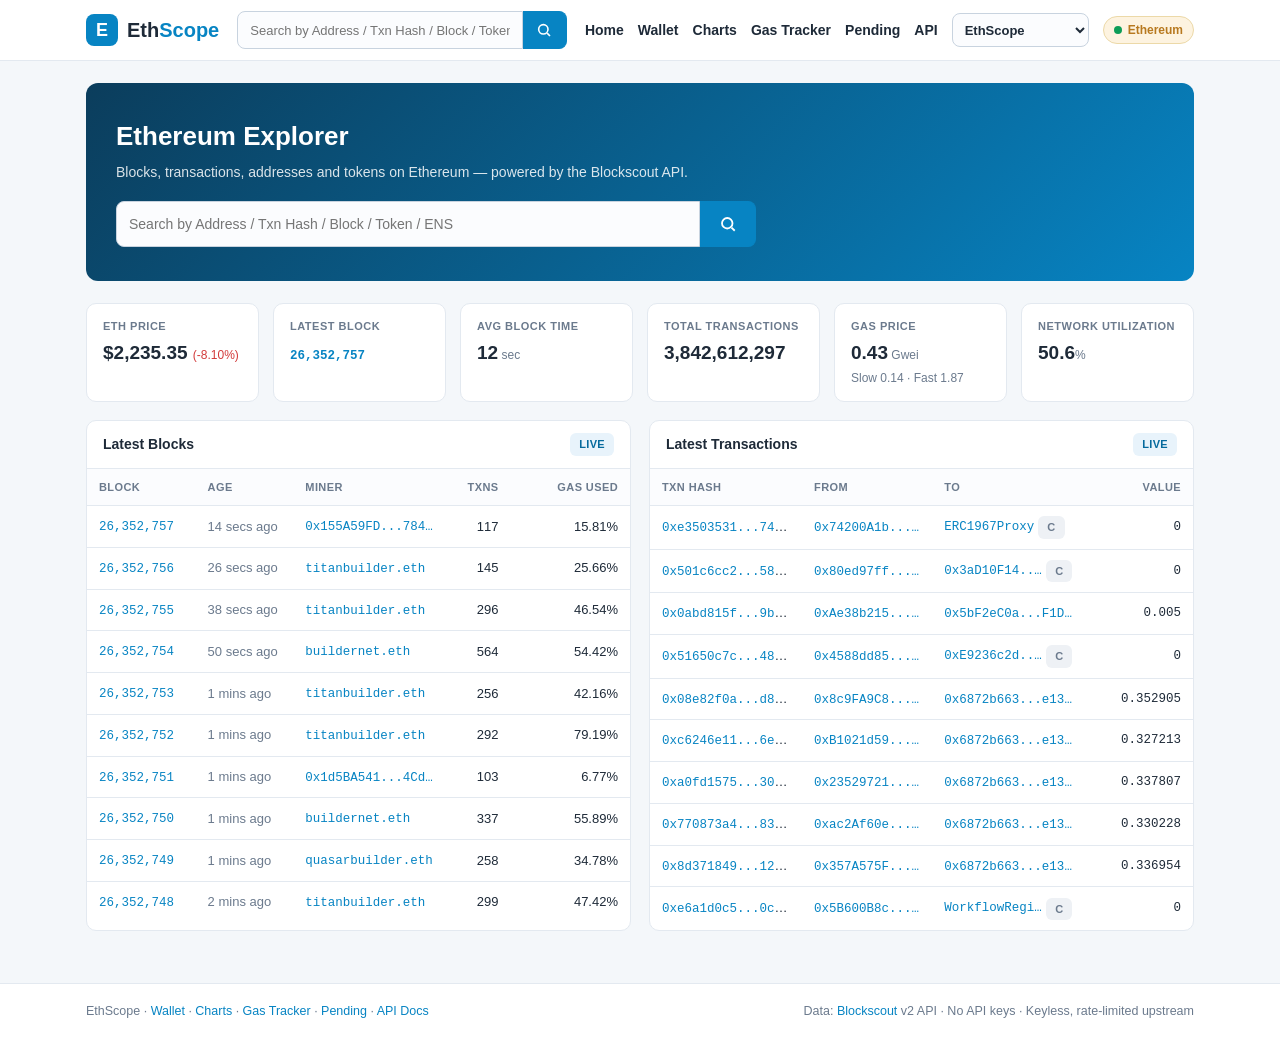
==== commit b1e942d4: "Refresh Cryptoscope/EthScope UI snapshots with the four fixes (wordmark, tx table, live head, mobile" ====
--- a/snapshots/cryptoscope-ethscope.html
+++ b/snapshots/cryptoscope-ethscope.html
@@ -41,7 +41,7 @@
 .suggest .stype.block{background:#5b6b7c}.suggest .stype.token{background:#7c4dc4}.suggest .stype.transaction{background:#0d9d58}
 .navlinks{margin-left:auto;display:flex;align-items:center;gap:14px}
 .navlinks a{font-weight:600;color:var(--ink)}
-.netpill{display:inline-flex;align-items:center;gap:6px;font-size:12px;font-weight:600;color:var(--green);background:#e6f6ec;border:1px solid #bfe6cd;border-radius:999px;padding:4px 10px}
+.netpill{display:inline-flex;align-items:center;gap:6px;font-size:12px;font-weight:600;color:var(--green);background:#e6f6ec;border:1px solid #bfe6cd;border-radius:999px;padding:4px 10px;white-space:nowrap;flex-shrink:0}
 .netpill .dot{width:8px;height:8px;border-radius:50%;background:var(--green);animation:pulse 2s infinite}
 @keyframes pulse{0%,100%{opacity:1}50%{opacity:.4}}
 
@@ -65,7 +65,10 @@
 .stat .sub{font-size:12px;color:var(--muted);margin-top:2px}
 
 .cols2{display:grid;grid-template-columns:1fr 1fr;gap:18px}
-@media(max-width:860px){.cols2{grid-template-columns:1fr}.topbar-inner{flex-wrap:wrap;height:auto;padding:10px 16px}.search{order:3;flex-basis:100%;max-width:none}}
+@media(max-width:860px){.cols2{grid-template-columns:1fr}.topbar-inner{flex-wrap:wrap;height:auto;padding:10px 16px}.search{order:3;flex-basis:100%;max-width:none}.navlinks{flex-wrap:wrap}.netpill{font-size:11px;padding:3px 8px}}
+/* phones: the pill keeps its dot (status) but drops its text so the nav
+   row fits on one line instead of wrapping to three */
+@media(max-width:560px){#netpill-text{display:none}.netpill{padding:4px 6px;gap:0}}
 
 /* tables */
 table.tbl{width:100%;border-collapse:collapse;font-size:13px}
@@ -74,6 +77,15 @@
 .tbl tr:last-child td{border-bottom:0}
 .tbl tr:hover td{background:#f8fbfe}
 .tbl .r{text-align:right}
+/* home half-width tables: fixed layout + clipped cells so long hashes and
+   contract names can't push columns (e.g. Value) off the card */
+.tbl-home{table-layout:fixed}
+.tbl-home td{overflow:hidden}
+.tbl-wrap{overflow-x:auto}
+.addr-cell{display:inline-flex;align-items:center;gap:4px;max-width:100%;min-width:0}
+.addr-cell>a.mono{min-width:0;overflow:hidden;text-overflow:ellipsis;white-space:nowrap}
+.addr-cell .badge,.addr-cell .label-pill{flex-shrink:0}
+.cell-clip{display:block;overflow:hidden;text-overflow:ellipsis;white-space:nowrap}
 
 /* detail grid */
 .detail{display:grid;grid-template-columns:200px 1fr;border-bottom:1px solid var(--line);font-size:13px}
@@ -345,7 +357,7 @@
 
 </script>
 <script>
-window.__BAKED__ = {"/stats": {"chain": "ethereum", "native": "ETH", "eth_price_usd": "2238.03", "eth_price_change_24h_pct": -7.65, "market_cap_usd": "273469522574.1763540539", "latest_block": "26352162", "total_blocks": "26352162", "total_transactions": "3842612297", "total_addresses": "775938325", "avg_block_time_s": 12.1, "network_utilization_pct": 50.27, "gas_price_gwei": {"slow": 0.12, "average": 0.39, "fast": 1.94}, "gas_price_updated": "2026-11-06T01:29:38.917063Z"}, "/blocks": {"items": [{"height": 26352504, "hash": "0x9b70d8c2a101cd228bfe362f4200356e00f68e7a7ab342d50a8668aba7e5974a", "timestamp": "2026-11-06T01:25:23.000000Z", "age": "4 mins ago", "miner": {"hash": "0x4838B106FCe9647Bdf1E7877BF73cE8B0BAD5f97", "label": "titanbuilder.eth", "short": "titanbuilder.eth", "is_contract": false, "is_scam": false}, "tx_count": 452, "gas_used": "59416999", "gas_limit": "60000000", "gas_used_pct": 99.03, "base_fee_gwei": "0.04", "burnt_fees_eth": "0.002352087145279902", "rewards": [{"recipient": null, "type": "validator", "value_eth": "0.012454214880225789"}], "size": 336462, "withdrawals_count": null, "blob_tx_count": 6}, {"height": 26352502, "hash": "0x1f6252d9ec4bbe84c1a86f47933b4300f5d00466272b8643e851d70f8d2a1692", "timestamp": "2026-11-06T01:24:59.000000Z", "age": "5 mins ago", "miner": {"hash": "0x4838B106FCe9647Bdf1E7877BF73cE8B0BAD5f97", "label": "titanbuilder.eth", "short": "titanbuilder.eth", "is_contract": false, "is_scam": false}, "tx_count": 140, "gas_used": "23657833", "gas_limit": "60000000", "gas_used_pct": 39.43, "base_fee_gwei": "0.04", "burnt_fees_eth": "0.001020224483097109", "rewards": [{"recipient": null, "type": "validator", "value_eth": "0.006930820012167801"}], "size": 88919, "withdrawals_count": null, "blob_tx_count": 0}, {"height": 26352501, "hash": "0x5b5aef03ebb6cbde32f39145e069b010da070837cb03af67964f26c737541808", "timestamp": "2026-11-06T01:24:47.000000Z", "age": "5 mins ago", "miner": {"hash": "0x4838B106FCe9647Bdf1E7877BF73cE8B0BAD5f97", "label": "titanbuilder.eth", "short": "titanbuilder.eth", "is_contract": false, "is_scam": false}, "tx_count": 369, "gas_used": "59974408", "gas_limit": "60000000", "gas_used_pct": 99.96, "base_fee_gwei": "0.04", "burnt_fees_eth": "0.002299192819150656", "rewards": [{"recipient": null, "type": "validator", "value_eth": "0.008519333795182699"}], "size": 375769, "withdrawals_count": null, "blob_tx_count": 2}, {"height": 26352500, "hash": "0x29a46da01b97c081dab0931ac3aeae4b6683c15a38d16c68d29a096def9a35f1", "timestamp": "2026-11-06T01:24:35.000000Z", "age": "5 mins ago", "miner": {"hash": "0x4838B106FCe9647Bdf1E7877BF73cE8B0BAD5f97", "label": "titanbuilder.eth", "short": "titanbuilder.eth", "is_contract": false, "is_scam": false}, "tx_count": 241, "gas_used": "59979985", "gas_limit": "60000000", "gas_used_pct": 99.97, "base_fee_gwei": "0.03", "burnt_fees_eth": "0.002044068525272345", "rewards": [{"recipient": null, "type": "validator", "value_eth": "0.013940776862068952"}], "size": 297243, "withdrawals_count": null, "blob_tx_count": 0}, {"height": 26352499, "hash": "0x21a14e6b6814b4cdcdbaf7c11f19fb1c86ea0ca9700568c50739e736235caf2b", "timestamp": "2026-11-06T01:24:23.000000Z", "age": "5 mins ago", "miner": {"hash": "0x5535D0Da686A6dd8E64059c367e2e1062bC327Ce", "label": "0x5535D0Da686A6dd8E64059c367e2e1062bC327Ce", "short": "0x5535D0Da...2bC327Ce", "is_contract": false, "is_scam": false}, "tx_count": 275, "gas_used": "24816821", "gas_limit": "60000000", "gas_used_pct": 41.36, "base_fee_gwei": "0.03", "burnt_fees_eth": "0.000864405016048536", "rewards": [{"recipient": null, "type": "validator", "value_eth": "0.005360233518889823"}], "size": 153900, "withdrawals_count": null, "blob_tx_count": 6}, {"height": 26352498, "hash": "0xc68792d14ea28154e76168017202a883948823a8be44a4bd65ae728fa98ffb09", "timestamp": "2026-11-06T01:24:11.000000Z", "age": "5 mins ago", "miner": {"hash": "0x4838B106FCe9647Bdf1E7877BF73cE8B0BAD5f97", "label": "titanbuilder.eth", "short": "titanbuilder.eth", "is_contract": false, "is_scam": false}, "tx_count": 188, "gas_used": "19919232", "gas_limit": "60000000", "gas_used_pct": 33.2, "base_fee_gwei": "0.04", "burnt_fees_eth": "0.000724235249160576", "rewards": [{"recipient": null, "type": "validator", "value_eth": "0.010587417671428273"}], "size": 152329, "withdrawals_count": null, "blob_tx_count": 3}, {"height": 26352497, "hash": "0x2b8124c62c6f8e9d493a09aef0d486f725a096375c75672eb697012b3ba026f3", "timestamp": "2026-11-06T01:23:59.000000Z", "age": "6 mins ago", "miner": {"hash": "0xFB74767C1ce1aadA0a0E114441173b57f8C1571b", "label": "0xFB74767C1ce1aadA0a0E114441173b57f8C1571b", "short": "0xFB74767C...f8C1571b", "is_contract": false, "is_scam": false}, "tx_count": 91, "gas_used": "41737879", "gas_limit": "60000000", "gas_used_pct": 69.56, "base_fee_gwei": "0.03", "burnt_fees_eth": "0.001446772078548273", "rewards": [{"recipient": null, "type": "validator", "value_eth": "0.008946280056061997"}], "size": 213158, "withdrawals_count": null, "blob_tx_count": 0}, {"height": 26352496, "hash": "0x886c5aebca03fa735248ea8ce28f72225b3a0d6e6a69950b258614f9124fcaa7", "timestamp": "2026-11-06T01:23:47.000000Z", "age": "6 mins ago", "miner": {"hash": "0xdadB0d80178819F2319190D340ce9A924f783711", "label": "buildernet.eth", "short": "buildernet.eth", "is_contract": false, "is_scam": false}, "tx_count": 338, "gas_used": "45891087", "gas_limit": "59999943", "gas_used_pct": 76.49, "base_fee_gwei": "0.03", "burnt_fees_eth": "0.001491949434705246", "rewards": [{"recipient": null, "type": "validator", "value_eth": "0.016429068553997103"}], "size": 224338, "withdrawals_count": null, "blob_tx_count": 1}, {"height": 26352495, "hash": "0xffd8633733c2a5b66cb5484e647e0d9eea118d0e3afaac51b207c75e2551bbdb", "timestamp": "2026-11-06T01:23:35.000000Z", "age": "6 mins ago", "miner": {"hash": "0x4aD393206569465FfA4F3e0FC34Aa181887A5D3E", "label": "0x4aD393206569465FfA4F3e0FC34Aa181887A5D3E", "short": "0x4aD39320...887A5D3E", "is_contract": false, "is_scam": false}, "tx_count": 181, "gas_used": "11039843", "gas_limit": "59941408", "gas_used_pct": 18.42, "base_fee_gwei": "0.04", "burnt_fees_eth": "0.000389680006436172", "rewards": [{"recipient": null, "type": "validator", "value_eth": "0.004954834617546959"}], "size": 59997, "withdrawals_count": null, "blob_tx_count": 2}, {"height": 26352494, "hash": "0x7e0060a7a63636ec7aaa95181401e9b359bb19df52627ffcfa89df52fa080cc8", "timestamp": "2026-11-06T01:23:23.000000Z", "age": "6 mins ago", "miner": {"hash": "0xA4e19aAc136F76214B01E9Ae4076fb05367726BE", "label": "0xA4e19aAc136F76214B01E9Ae4076fb05367726BE", "short": "0xA4e19aAc...367726BE", "is_contract": false, "is_scam": false}, "tx_count": 171, "gas_used": "14011670", "gas_limit": "60000000", "gas_used_pct": 23.35, "base_fee_gwei": "0.04", "burnt_fees_eth": "0.00052987779711797", "rewards": [{"recipient": null, "type": "validator", "value_eth": "0.003778117851109012"}], "size": 109066, "withdrawals_count": null, "blob_tx_count": 3}, {"height": 26352493, "hash": "0x530fd61342d225154e69a6f5a56570c47b76a8f4b71340eeac4e36205d446774", "timestamp": "2026-11-06T01:23:11.000000Z", "age": "6 mins ago", "miner": {"hash": "0x4838B106FCe9647Bdf1E7877BF73cE8B0BAD5f97", "label": "titanbuilder.eth", "short": "titanbuilder.eth", "is_contract": false, "is_scam": false}, "tx_count": 325, "gas_used": "59991366", "gas_limit": "60000000", "gas_used_pct": 99.99, "base_fee_gwei": "0.03", "burnt_fees_eth": "0.00201667515867894", "rewards": [{"recipient": null, "type": "validator", "value_eth": "0.02893055054413965"}], "size": 192907, "withdrawals_count": null, "blob_tx_count": 1}, {"height": 26352492, "hash": "0xfb1dc2775701e94182b8ea57b8a3f25ac1c23ea7caecc925964197c4ad0d10d9", "timestamp": "2026-11-06T01:22:59.000000Z", "age": "7 mins ago", "miner": {"hash": "0xdadB0d80178819F2319190D340ce9A924f783711", "label": "buildernet.eth", "short": "buildernet.eth", "is_contract": false, "is_scam": false}, "tx_count": 54, "gas_used": "18682586", "gas_limit": "60000000", "gas_used_pct": 31.14, "base_fee_gwei": "0.04", "burnt_fees_eth": "0.000659116720559882", "rewards": [{"recipient": null, "type": "validator", "value_eth": "0.000093279380583032"}], "size": 115334, "withdrawals_count": null, "blob_tx_count": 0}, {"height": 26352491, "hash": "0x2a3c81b35b295f008d324d4c032117a326471ff30bab5cab997a0dfe0dfd04bf", "timestamp": "2026-11-06T01:22:47.000000Z", "age": "7 mins ago", "miner": {"hash": "0x6b3A8798E5Fb9fC5603F3aB5eA2e8136694e55d0", "label": "0x6b3A8798E5Fb9fC5603F3aB5eA2e8136694e55d0", "short": "0x6b3A8798...694e55d0", "is_contract": false, "is_scam": false}, "tx_count": 255, "gas_used": "13081139", "gas_limit": "60000000", "gas_used_pct": 21.8, "base_fee_gwei": "0.04", "burnt_fees_eth": "0.000496500033255407", "rewards": [{"recipient": null, "type": "validator", "value_eth": "0.004180662372754263"}], "size": 104923, "withdrawals_count": null, "blob_tx_count": 7}, {"height": 26352490, "hash": "0x4f93e5b1172b5a83e4d2d71a70f226e77d68806eb8818c947cedd6131db74c66", "timestamp": "2026-11-06T01:22:35.000000Z", "age": "7 mins ago", "miner": {"hash": "0x4838B106FCe9647Bdf1E7877BF73cE8B0BAD5f97", "label": "titanbuilder.eth", "short": "titanbuilder.eth", "is_contract": false, "is_scam": false}, "tx_count": 206, "gas_used": "27911822", "gas_limit": "60000000", "gas_used_pct": 46.52, "base_fee_gwei": "0.04", "burnt_fees_eth": "0.001068703220149922", "rewards": [{"recipient": null, "type": "validator", "value_eth": "0.008087028083664309"}], "size": 110389, "withdrawals_count": null, "blob_tx_count": 1}, {"height": 26352489, "hash": "0x3c5aa822e98e8b2264f81bebf88badabb5d37580d8be54574dbdb30b4939a180", "timestamp": "2026-11-06T01:22:23.000000Z", "age": "7 mins ago", "miner": {"hash": "0x388C818CA8B9251b393131C08a736A67ccB19297", "label": "LidoExecutionLayerRewardsVault", "short": "LidoExecutionLayerRewardsVault", "is_contract": true, "is_scam": false}, "tx_count": 165, "gas_used": "11330450", "gas_limit": "60000000", "gas_used_pct": 18.88, "base_fee_gwei": "0.04", "burnt_fees_eth": "0.0004704204103907", "rewards": [{"recipient": null, "type": "validator", "value_eth": "0.004261576750531447"}], "size": 101676, "withdrawals_count": null, "blob_tx_count": 10}, {"height": 26352488, "hash": "0x751958494b9327491470b03ef3af2ac0d59baec1507b59bda16d7e28e945c49c", "timestamp": "2026-11-06T01:22:11.000000Z", "age": "7 mins ago", "miner": {"hash": "0x4838B106FCe9647Bdf1E7877BF73cE8B0BAD5f97", "label": "titanbuilder.eth", "short": "titanbuilder.eth", "is_contract": false, "is_scam": false}, "tx_count": 322, "gas_used": "58740210", "gas_limit": "60000000", "gas_used_pct": 97.9, "base_fee_gwei": "0.04", "burnt_fees_eth": "0.0021779759678031", "rewards": [{"recipient": null, "type": "validator", "value_eth": "0.00717196518969973"}], "size": 196340, "withdrawals_count": null, "blob_tx_count": 1}, {"height": 26352487, "hash": "0xbaf85bd37a945c93f40174c5a844ae186c184975d9dd665c32d9ba5ba264d382", "timestamp": "2026-11-06T01:21:59.000000Z", "age": "8 mins ago", "miner": {"hash": "0x4838B106FCe9647Bdf1E7877BF73cE8B0BAD5f97", "label": "titanbuilder.eth", "short": "titanbuilder.eth", "is_contract": false, "is_scam": false}, "tx_count": 174, "gas_used": "31233235", "gas_limit": "59999886", "gas_used_pct": 52.06, "base_fee_gwei": "0.04", "burnt_fees_eth": "0.00115214875095925", "rewards": [{"recipient": null, "type": "validator", "value_eth": "0.009767441876878571"}], "size": 122148, "withdrawals_count": null, "blob_tx_count": 0}, {"height": 26352486, "hash": "0xe98e36e67cdd5efd63f5801555831d97ab84ce8c838683972f458cdd31f975d5", "timestamp": "2026-11-06T01:21:47.000000Z", "age": "8 mins ago", "miner": {"hash": "0xFC6E18E22Ad11592494B3D541bA25Af63A807527", "label": "MultiSigWallet", "short": "MultiSigWallet", "is_contract": true, "is_scam": false}, "tx_count": 102, "gas_used": "8375291", "gas_limit": "59941351", "gas_used_pct": 13.97, "base_fee_gwei": "0.04", "burnt_fees_eth": "0.000339533735995503", "rewards": [{"recipient": null, "type": "validator", "value_eth": "0.003335074682656282"}], "size": 85466, "withdrawals_count": null, "blob_tx_count": 3}, {"height": 26352485, "hash": "0x9bf76518b9d9c4ae571dfc9ca34ded248e3b4a4640d12bb7560fae974a63fdb6", "timestamp": "2026-11-06T01:21:35.000000Z", "age": "8 mins ago", "miner": {"hash": "0x396343362be2A4dA1cE0C1C210945346fb82Aa49", "label": "quasarbuilder.eth", "short": "quasarbuilder.eth", "is_contract": false, "is_scam": false}, "tx_count": 210, "gas_used": "23926966", "gas_limit": "59882873", "gas_used_pct": 39.96, "base_fee_gwei": "0.04", "burnt_fees_eth": "0.00099498086830128", "rewards": [{"recipient": null, "type": "validator", "value_eth": "0.006717107080009062"}], "size": 125277, "withdrawals_count": null, "blob_tx_count": 2}, {"height": 26352484, "hash": "0x72760dfd9941814e1c06c7c3f72bb65655dd337ba3b512004e74e2aef339a20a", "timestamp": "2026-11-06T01:21:23.000000Z", "age": "8 mins ago", "miner": {"hash": "0x396343362be2A4dA1cE0C1C210945346fb82Aa49", "label": "quasarbuilder.eth", "short": "quasarbuilder.eth", "is_contract": false, "is_scam": false}, "tx_count": 208, "gas_used": "18530728", "gas_limit": "59941408", "gas_used_pct": 30.91, "base_fee_gwei": "0.04", "burnt_fees_eth": "0.000809192399482072", "rewards": [{"recipient": null, "type": "validator", "value_eth": "0.006086206507296085"}], "size": 99610, "withdrawals_count": null, "blob_tx_count": 3}, {"height": 26352483, "hash": "0x42693986ca965f8484a64f35a1545fbc63fa83f032793300ad0513012f2c04ed", "timestamp": "2026-11-06T01:21:11.000000Z", "age": "8 mins ago", "miner": {"hash": "0xdadB0d80178819F2319190D340ce9A924f783711", "label": "buildernet.eth", "short": "buildernet.eth", "is_contract": false, "is_scam": false}, "tx_count": 292, "gas_used": "30578631", "gas_limit": "60000000", "gas_used_pct": 50.96, "base_fee_gwei": "0.04", "burnt_fees_eth": "0.001332083814598932", "rewards": [{"recipient": null, "type": "validator", "value_eth": "0.006734426630420315"}], "size": 188279, "withdrawals_count": null, "blob_tx_count": 9}, {"height": 26352482, "hash": "0x61dde2fe80a77eacf73d7f6e642b084f9e8a9df7c8049210b824bb20f30be395", "timestamp": "2026-11-06T01:20:59.000000Z", "age": "9 mins ago", "miner": {"hash": "0x4838B106FCe9647Bdf1E7877BF73cE8B0BAD5f97", "label": "titanbuilder.eth", "short": "titanbuilder.eth", "is_contract": false, "is_scam": false}, "tx_count": 282, "gas_used": "35419359", "gas_limit": "59999943", "gas_used_pct": 59.03, "base_fee_gwei": "0.04", "burnt_fees_eth": "0.001508886511725144", "rewards": [{"recipient": null, "type": "validator", "value_eth": "0.009095708264539307"}], "size": 226860, "withdrawals_count": null, "blob_tx_count": 5}, {"height": 26352481, "hash": "0xc3bd4d632cb34199115486e7100d411111f8498c9e3f08c13df67919df871459", "timestamp": "2026-11-06T01:20:47.000000Z", "age": "9 mins ago", "miner": {"hash": "0xFB74767C1ce1aadA0a0E114441173b57f8C1571b", "label": "0xFB74767C1ce1aadA0a0E114441173b57f8C1571b", "short": "0xFB74767C...f8C1571b", "is_contract": false, "is_scam": false}, "tx_count": 206, "gas_used": "13213241", "gas_limit": "59941408", "gas_used_pct": 22.04, "base_fee_gwei": "0.05", "burnt_fees_eth": "0.000605189508118786", "rewards": [{"recipient": null, "type": "validator", "value_eth": "0.007548992227352072"}], "size": 82935, "withdrawals_count": null, "blob_tx_count": 7}, {"height": 26352480, "hash": "0x804a6948a3fdc460f3039abf6ec2d31d4273a40cec4682a9141e17ba992bcbd2", "timestamp": "2026-11-06T01:20:35.000000Z", "age": "9 mins ago", "miner": {"hash": "0x4838B106FCe9647Bdf1E7877BF73cE8B0BAD5f97", "label": "titanbuilder.eth", "short": "titanbuilder.eth", "is_contract": false, "is_scam": false}, "tx_count": 252, "gas_used": "34374855", "gas_limit": "60000000", "gas_used_pct": 57.29, "base_fee_gwei": "0.04", "burnt_fees_eth": "0.001546242612015015", "rewards": [{"recipient": null, "type": "validator", "value_eth": "0.015177402117656749"}], "size": 241043, "withdrawals_count": null, "blob_tx_count": 1}, {"height": 26352479, "hash": "0xf3f35da4cfc6601175d5c5cb2ee71acfdce5ed37ea5dbdd459ea5e8ffe7a8b17", "timestamp": "2026-11-06T01:20:23.000000Z", "age": "9 mins ago", "miner": {"hash": "0x4838B106FCe9647Bdf1E7877BF73cE8B0BAD5f97", "label": "titanbuilder.eth", "short": "titanbuilder.eth", "is_contract": false, "is_scam": false}, "tx_count": 271, "gas_used": "28331241", "gas_limit": "60000000", "gas_used_pct": 47.22, "base_fee_gwei": "0.05", "burnt_fees_eth": "0.001283313084104268", "rewards": [{"recipient": null, "type": "validator", "value_eth": "0.005681247363193554"}], "size": 206245, "withdrawals_count": null, "blob_tx_count": 2}, {"height": 26352478, "hash": "0x74e66e67ec25f47f550f44c2b6f450cf95a0a5e2bcabc084921d7d4e515f8fff", "timestamp": "2026-11-06T01:20:11.000000Z", "age": "9 mins ago", "miner": {"hash": "0x6Adb3baB5730852eB53987EA89D8e8f16393C200", "label": "0x6Adb3baB5730852eB53987EA89D8e8f16393C200", "short": "0x6Adb3baB...6393C200", "is_contract": false, "is_scam": false}, "tx_count": 211, "gas_used": "30472814", "gas_limit": "60000000", "gas_used_pct": 50.79, "base_fee_gwei": "0.05", "burnt_fees_eth": "0.001377605437321218", "rewards": [{"recipient": null, "type": "validator", "value_eth": "0.008508767998143629"}], "size": 182666, "withdrawals_count": null, "blob_tx_count": 3}, {"height": 26352477, "hash": "0x96b4206ef59cb48f47a3c2dd972d836fabf3d7b9b57f3827478b0739ed173868", "timestamp": "2026-11-06T01:19:59.000000Z", "age": "10 mins ago", "miner": {"hash": "0x396343362be2A4dA1cE0C1C210945346fb82Aa49", "label": "quasarbuilder.eth", "short": "quasarbuilder.eth", "is_contract": false, "is_scam": false}, "tx_count": 170, "gas_used": "21817438", "gas_limit": "60000000", "gas_used_pct": 36.36, "base_fee_gwei": "0.05", "burnt_fees_eth": "0.001021130321324076", "rewards": [{"recipient": null, "type": "validator", "value_eth": "0.004469304454551283"}], "size": 202181, "withdrawals_count": null, "blob_tx_count": 3}, {"height": 26352476, "hash": "0xff098e95a9fdd274a58b2e4570e75066c8c1062cb532922ea213fc944d425db7", "timestamp": "2026-11-06T01:19:47.000000Z", "age": "10 mins ago", "miner": {"hash": "0xdadB0d80178819F2319190D340ce9A924f783711", "label": "buildernet.eth", "short": "buildernet.eth", "is_contract": false, "is_scam": false}, "tx_count": 342, "gas_used": "36935090", "gas_limit": "60058592", "gas_used_pct": 61.5, "base_fee_gwei": "0.05", "burnt_fees_eth": "0.00168038345270747", "rewards": [{"recipient": null, "type": "validator", "value_eth": "0.013053183844042564"}], "size": 241539, "withdrawals_count": null, "blob_tx_count": 5}, {"height": 26352475, "hash": "0xf16189552bd32e1e5b5e5ed7b8ffeddd50dc1e633c368f47c1d77058e3be9570", "timestamp": "2026-11-06T01:19:35.000000Z", "age": "10 mins ago", "miner": {"hash": "0x4297cc867B85B63297c34af4268ced9CaFC66F5a", "label": "MultiSigWallet", "short": "MultiSigWallet", "is_contract": true, "is_scam": false}, "tx_count": 50, "gas_used": "2750331", "gas_limit": "60000000", "gas_used_pct": 4.58, "base_fee_gwei": "0.05", "burnt_fees_eth": "0.000141154649342166", "rewards": [{"recipient": null, "type": "validator", "value_eth": "0.001828074411041062"}], "size": 13405, "withdrawals_count": null, "blob_tx_count": 1}, {"height": 26352474, "hash": "0xd4ac233f68d7348254c5ebb4fdfa7a024f08624ebcf27c8a27a8da503ddc0826", "timestamp": "2026-11-06T01:19:23.000000Z", "age": "10 mins ago", "miner": {"hash": "0x396343362be2A4dA1cE0C1C210945346fb82Aa49", "label": "quasarbuilder.eth", "short": "quasarbuilder.eth", "is_contract": false, "is_scam": false}, "tx_count": 257, "gas_used": "23877405", "gas_limit": "60000000", "gas_used_pct": 39.8, "base_fee_gwei": "0.05", "burnt_fees_eth": "0.001257535697189535", "rewards": [{"recipient": null, "type": "validator", "value_eth": "0.005986890648423314"}], "size": 228418, "withdrawals_count": null, "blob_tx_count": 10}, {"height": 26352473, "hash": "0x03883729a7cee1a79e6ded0d3856a1df4d9837728d1119867d97ba3dad314fcb", "timestamp": "2026-11-06T01:19:11.000000Z", "age": "10 mins ago", "miner": {"hash": "0x4838B106FCe9647Bdf1E7877BF73cE8B0BAD5f97", "label": "titanbuilder.eth", "short": "titanbuilder.eth", "is_contract": false, "is_scam": false}, "tx_count": 310, "gas_used": "30025302", "gas_limit": "60000000", "gas_used_pct": 50.04, "base_fee_gwei": "0.05", "burnt_fees_eth": "0.001581156303460392", "rewards": [{"recipient": null, "type": "validator", "value_eth": "0.010431577980753866"}], "size": 261674, "withdrawals_count": null, "blob_tx_count": 2}, {"height": 26352472, "hash": "0x8bb68382f438139f1e4980acb16d65c8fb3e031d52f5a8a6a20821bab77c772a", "timestamp": "2026-11-06T01:18:59.000000Z", "age": "11 mins ago", "miner": {"hash": "0x7e2a2FA2a064F693f0a55C5639476d913Ff12D05", "label": "0x7e2a2FA2a064F693f0a55C5639476d913Ff12D05", "short": "0x7e2a2FA2...3Ff12D05", "is_contract": false, "is_scam": false}, "tx_count": 55, "gas_used": "3024232", "gas_limit": "60000000", "gas_used_pct": 5.04, "base_fee_gwei": "0.06", "burnt_fees_eth": "0.000179425743003056", "rewards": [{"recipient": null, "type": "validator", "value_eth": "0.002025413611070279"}], "size": 14734, "withdrawals_count": null, "blob_tx_count": 2}, {"height": 26352471, "hash": "0xadd7399ed65b81f6972eea6b42149221f98b3f6a3661621aca2d466d40603747", "timestamp": "2026-11-06T01:18:47.000000Z", "age": "11 mins ago", "miner": {"hash": "0x4838B106FCe9647Bdf1E7877BF73cE8B0BAD5f97", "label": "titanbuilder.eth", "short": "titanbuilder.eth", "is_contract": false, "is_scam": false}, "tx_count": 215, "gas_used": "23517446", "gas_limit": "60000000", "gas_used_pct": 39.2, "base_fee_gwei": "0.06", "burnt_fees_eth": "0.001434008441716128", "rewards": [{"recipient": null, "type": "validator", "value_eth": "0.006680810633554723"}], "size": 129419, "withdrawals_count": null, "blob_tx_count": 1}, {"height": 26352470, "hash": "0xf3495f447087bdb7625690b481a7cd603293d06a2ae933a2865ea9d700c338f6", "timestamp": "2026-11-06T01:18:35.000000Z", "age": "11 mins ago", "miner": {"hash": "0x4838B106FCe9647Bdf1E7877BF73cE8B0BAD5f97", "label": "titanbuilder.eth", "short": "titanbuilder.eth", "is_contract": false, "is_scam": false}, "tx_count": 197, "gas_used": "25672423", "gas_limit": "60000000", "gas_used_pct": 42.79, "base_fee_gwei": "0.06", "burnt_fees_eth": "0.001594156241936111", "rewards": [{"recipient": null, "type": "validator", "value_eth": "0.004974246522318478"}], "size": 138386, "withdrawals_count": null, "blob_tx_count": 4}, {"height": 26352469, "hash": "0x307296b801d1ad187173b988744245112c5dde4eb931726a15439a0be8ed07fc", "timestamp": "2026-11-06T01:18:23.000000Z", "age": "11 mins ago", "miner": {"hash": "0xFB74767C1ce1aadA0a0E114441173b57f8C1571b", "label": "0xFB74767C1ce1aadA0a0E114441173b57f8C1571b", "short": "0xFB74767C...f8C1571b", "is_contract": false, "is_scam": false}, "tx_count": 204, "gas_used": "21584884", "gas_limit": "60000000", "gas_used_pct": 35.97, "base_fee_gwei": "0.06", "burnt_fees_eth": "0.00138904006044138", "rewards": [{"recipient": null, "type": "validator", "value_eth": "0.006122534601600683"}], "size": 150009, "withdrawals_count": null, "blob_tx_count": 4}, {"height": 26352468, "hash": "0x58d9511785c1a4088bb3f025d20b752d42118e3f57cd888be66e0c8a8761a2b0", "timestamp": "2026-11-06T01:18:11.000000Z", "age": "11 mins ago", "miner": {"hash": "0x4838B106FCe9647Bdf1E7877BF73cE8B0BAD5f97", "label": "titanbuilder.eth", "short": "titanbuilder.eth", "is_contract": false, "is_scam": false}, "tx_count": 333, "gas_used": "55936913", "gas_limit": "60000000", "gas_used_pct": 93.23, "base_fee_gwei": "0.06", "burnt_fees_eth": "0.003248599487123603", "rewards": [{"recipient": null, "type": "validator", "value_eth": "0.017377881526378119"}], "size": 189759, "withdrawals_count": null, "blob_tx_count": 2}, {"height": 26352467, "hash": "0xac23423b1ffe69bccc5791158cc3c17caacc640ebea502e6eeb75e7d8e0896e1", "timestamp": "2026-11-06T01:17:59.000000Z", "age": "12 mins ago", "miner": {"hash": "0xdadB0d80178819F2319190D340ce9A924f783711", "label": "buildernet.eth", "short": "buildernet.eth", "is_contract": false, "is_scam": false}, "tx_count": 380, "gas_used": "46937322", "gas_limit": "60000000", "gas_used_pct": 78.23, "base_fee_gwei": "0.05", "burnt_fees_eth": "0.0025462441095255", "rewards": [{"recipient": null, "type": "validator", "value_eth": "0.011847764321291574"}], "size": 232423, "withdrawals_count": null, "blob_tx_count": 3}, {"height": 26352466, "hash": "0x0cbad20ecc7a288198b361529ed0f22a1f18a9eae0c6cd00217ff2b7a818a7b8", "timestamp": "2026-11-06T01:17:47.000000Z", "age": "12 mins ago", "miner": {"hash": "0xED69ea9A8C2191Ba53DfaD61c3D52Bc22D43dACE", "label": "0xED69ea9A8C2191Ba53DfaD61c3D52Bc22D43dACE", "short": "0xED69ea9A...2D43dACE", "is_contract": false, "is_scam": false}, "tx_count": 233, "gas_used": "10669254", "gas_limit": "60000000", "gas_used_pct": 17.78, "base_fee_gwei": "0.06", "burnt_fees_eth": "0.000629484727028028", "rewards": [{"recipient": null, "type": "validator", "value_eth": "0.003837858961236098"}], "size": 70144, "withdrawals_count": null, "blob_tx_count": 10}, {"height": 26352465, "hash": "0x3604754879921cdca31075b02aac1dc86e073ca50985b80152c7166890ffc131", "timestamp": "2026-11-06T01:17:35.000000Z", "age": "12 mins ago", "miner": {"hash": "0x4838B106FCe9647Bdf1E7877BF73cE8B0BAD5f97", "label": "titanbuilder.eth", "short": "titanbuilder.eth", "is_contract": false, "is_scam": false}, "tx_count": 274, "gas_used": "55313838", "gas_limit": "60000000", "gas_used_pct": 92.19, "base_fee_gwei": "0.05", "burnt_fees_eth": "0.002952135432740862", "rewards": [{"recipient": null, "type": "validator", "value_eth": "0.013800232361379263"}], "size": 236275, "withdrawals_count": null, "blob_tx_count": 0}, {"height": 26352464, "hash": "0xe4edfe3631b05df9c14c4c1875275c31a66659a2eb06dbe0b7f2cb16e969f7c9", "timestamp": "2026-11-06T01:17:23.000000Z", "age": "12 mins ago", "miner": {"hash": "0xdadB0d80178819F2319190D340ce9A924f783711", "label": "buildernet.eth", "short": "buildernet.eth", "is_contract": false, "is_scam": false}, "tx_count": 539, "gas_used": "59999181", "gas_limit": "60000000", "gas_used_pct": 100.0, "base_fee_gwei": "0.05", "burnt_fees_eth": "0.002846404406049501", "rewards": [{"recipient": null, "type": "validator", "value_eth": "0.006931347821190622"}], "size": 414299, "withdrawals_count": null, "blob_tx_count": 3}, {"height": 26352463, "hash": "0x22b53cf8c2bea911adfa9b3dbee645eb69c63d6ea6543d5c307fca46b54047b1", "timestamp": "2026-11-06T01:17:11.000000Z", "age": "12 mins ago", "miner": {"hash": "0xdadB0d80178819F2319190D340ce9A924f783711", "label": "buildernet.eth", "short": "buildernet.eth", "is_contract": false, "is_scam": false}, "tx_count": 170, "gas_used": "20984828", "gas_limit": "60000000", "gas_used_pct": 34.97, "base_fee_gwei": "0.05", "burnt_fees_eth": "0.001034390395254744", "rewards": [{"recipient": null, "type": "validator", "value_eth": "0.019824984415917336"}], "size": 101185, "withdrawals_count": null, "blob_tx_count": 2}, {"height": 26352462, "hash": "0xee7ded20248311f3d8a03ffa2cbbcf3ca65b40d3bd34f81dd3d512de6197e5c6", "timestamp": "2026-11-06T01:16:59.000000Z", "age": "13 mins ago", "miner": {"hash": "0xe688b84b23f322a994A53dbF8E15FA82CDB71127", "label": "0xe688b84b23f322a994A53dbF8E15FA82CDB71127", "short": "0xe688b84b...CDB71127", "is_contract": false, "is_scam": false}, "tx_count": 143, "gas_used": "11426930", "gas_limit": "60000000", "gas_used_pct": 19.04, "base_fee_gwei": "0.05", "burnt_fees_eth": "0.00061050528643998", "rewards": [{"recipient": null, "type": "validator", "value_eth": "0.0034551884806716"}], "size": 78914, "withdrawals_count": null, "blob_tx_count": 1}, {"height": 26352461, "hash": "0xe66ab65387a725f283200f796bbbeef995fe3dada57eaf6eb8bc3979ff196895", "timestamp": "2026-11-06T01:16:47.000000Z", "age": "13 mins ago", "miner": {"hash": "0xe688b84b23f322a994A53dbF8E15FA82CDB71127", "label": "0xe688b84b23f322a994A53dbF8E15FA82CDB71127", "short": "0xe688b84b...CDB71127", "is_contract": false, "is_scam": false}, "tx_count": 143, "gas_used": "5586307", "gas_limit": "60000000", "gas_used_pct": 9.31, "base_fee_gwei": "0.06", "burnt_fees_eth": "0.000332257446209533", "rewards": [{"recipient": null, "type": "validator", "value_eth": "0.002845972909524204"}], "size": 23895, "withdrawals_count": null, "blob_tx_count": 1}, {"height": 26352460, "hash": "0x692a12d5c11c3ea47f3a5ba1a67cebeec91725461ff36811c531882497467f04", "timestamp": "2026-11-06T01:16:35.000000Z", "age": "13 mins ago", "miner": {"hash": "0xdadB0d80178819F2319190D340ce9A924f783711", "label": "buildernet.eth", "short": "buildernet.eth", "is_contract": false, "is_scam": false}, "tx_count": 309, "gas_used": "31295301", "gas_limit": "60000000", "gas_used_pct": 52.16, "base_fee_gwei": "0.06", "burnt_fees_eth": "0.001851362378014539", "rewards": [{"recipient": null, "type": "validator", "value_eth": "0.008858659542723394"}], "size": 206958, "withdrawals_count": null, "blob_tx_count": 7}, {"height": 26352459, "hash": "0xb24f57f67b9485615da4d672f91aefeae8620f4503ee611d04e088110f7bc184", "timestamp": "2026-11-06T01:16:23.000000Z", "age": "13 mins ago", "miner": {"hash": "0x4838B106FCe9647Bdf1E7877BF73cE8B0BAD5f97", "label": "titanbuilder.eth", "short": "titanbuilder.eth", "is_contract": false, "is_scam": false}, "tx_count": 257, "gas_used": "30860942", "gas_limit": "60000000", "gas_used_pct": 51.43, "base_fee_gwei": "0.06", "burnt_fees_eth": "0.001819140937733728", "rewards": [{"recipient": null, "type": "validator", "value_eth": "0.005171865717157425"}], "size": 267998, "withdrawals_count": null, "blob_tx_count": 4}, {"height": 26352458, "hash": "0x9dc096f60fdf53624ce4842e018c66e6055b92c7bd03d273800a17a61940ce7e", "timestamp": "2026-11-06T01:16:11.000000Z", "age": "13 mins ago", "miner": {"hash": "0xFB74767C1ce1aadA0a0E114441173b57f8C1571b", "label": "0xFB74767C1ce1aadA0a0E114441173b57f8C1571b", "short": "0xFB74767C...f8C1571b", "is_contract": false, "is_scam": false}, "tx_count": 364, "gas_used": "29451744", "gas_limit": "60000000", "gas_used_pct": 49.09, "base_fee_gwei": "0.06", "burnt_fees_eth": "0.001740048765922656", "rewards": [{"recipient": null, "type": "validator", "value_eth": "0.005803813953968128"}], "size": 165111, "withdrawals_count": null, "blob_tx_count": 7}, {"height": 26352457, "hash": "0x208da49f4523e2902623a57ccdd844e6864b377b840d14d3cd1e3c582fa18aa1", "timestamp": "2026-11-06T01:15:59.000000Z", "age": "14 mins ago", "miner": {"hash": "0x4838B106FCe9647Bdf1E7877BF73cE8B0BAD5f97", "label": "titanbuilder.eth", "short": "titanbuilder.eth", "is_contract": false, "is_scam": false}, "tx_count": 260, "gas_used": "35263994", "gas_limit": "60000000", "gas_used_pct": 58.77, "base_fee_gwei": "0.06", "burnt_fees_eth": "0.002038728287488128", "rewards": [{"recipient": null, "type": "validator", "value_eth": "0.005861567140863668"}], "size": 167378, "withdrawals_count": null, "blob_tx_count": 1}, {"height": 26352456, "hash": "0x7e76a3649e9118b62ba9bb89c8190884a5149c03d0781f19b3b7ed086bcdc3c8", "timestamp": "2026-11-06T01:15:47.000000Z", "age": "14 mins ago", "miner": {"hash": "0x4838B106FCe9647Bdf1E7877BF73cE8B0BAD5f97", "label": "titanbuilder.eth", "short": "titanbuilder.eth", "is_contract": false, "is_scam": false}, "tx_count": 239, "gas_used": "35075733", "gas_limit": "60000000", "gas_used_pct": 58.46, "base_fee_gwei": "0.06", "burnt_fees_eth": "0.001985845875589884", "rewards": [{"recipient": null, "type": "validator", "value_eth": "0.005935644301970268"}], "size": 184854, "withdrawals_count": null, "blob_tx_count": 2}, {"height": 26352455, "hash": "0x84ad52c3fefd736587709200fa2ec0d3ab38e75dbff9f8346af82fa0fa0b10e7", "timestamp": "2026-11-06T01:15:35.000000Z", "age": "14 mins ago", "miner": {"hash": "0x4838B106FCe9647Bdf1E7877BF73cE8B0BAD5f97", "label": "titanbuilder.eth", "short": "titanbuilder.eth", "is_contract": false, "is_scam": false}, "tx_count": 236, "gas_used": "34154960", "gas_limit": "60000000", "gas_used_pct": 56.92, "base_fee_gwei": "0.06", "burnt_fees_eth": "0.00190080802337104", "rewards": [{"recipient": null, "type": "validator", "value_eth": "0.009534959136689249"}], "size": 223778, "withdrawals_count": null, "blob_tx_count": 4}, {"height": 26352454, "hash": "0xadfdcd1436ce0f8de272dbddae3a742dda9d10f6ae47af22809218fbec90f2ef", "timestamp": "2026-11-06T01:15:23.000000Z", "age": "14 mins ago", "miner": {"hash": "0x4838B106FCe9647Bdf1E7877BF73cE8B0BAD5f97", "label": "titanbuilder.eth", "short": "titanbuilder.eth", "is_contract": false, "is_scam": false}, "tx_count": 338, "gas_used": "51078548", "gas_limit": "60000000", "gas_used_pct": 85.13, "base_fee_gwei": "0.05", "burnt_fees_eth": "0.002613142403146564", "rewards": [{"recipient": null, "type": "validator", "value_eth": "0.01580800419834462"}], "size": 256416, "withdrawals_count": null, "blob_tx_count": 4}], "next_page_params": {"block_number": 26352454, "items_count": 50}}, "/txs": {"items": [{"hash": "0x295ca147a212eb0a6b7e2a9f1da1f7a94b522e781c225a001527766144fb1635", "block": null, "timestamp": "2026-11-06T01:25:23.000000Z", "age": "5 mins ago", "from": {"hash": "0x4838B106FCe9647Bdf1E7877BF73cE8B0BAD5f97", "label": "titanbuilder.eth", "short": "titanbuilder.eth", "is_contract": false, "is_scam": false}, "to": {"hash": "0xFEEEEEE44046c3f61a8CC081E0918eF0de0a7ffC", "label": "0xFEEEEEE44046c3f61a8CC081E0918eF0de0a7ffC", "short": "0xFEEEEEE4...de0a7ffC", "is_contract": true, "is_scam": false}, "value_eth": "0.011106622113595213", "fee_eth": "0.000001148867736156", "gas_price_gwei": "0.04", "status": "success", "method": "0x6aed2c83", "type": 2}, {"hash": "0x74de9c46b97ae31528fb35a783c7bbdc34db55e92b08ff02bcca364d7eb41e9a", "block": null, "timestamp": "2026-11-06T01:25:23.000000Z", "age": "5 mins ago", "from": {"hash": "0x7E688a7dA5B9A9787CbA640213d3b1aD9C5225b2", "label": "0x7E688a7dA5B9A9787CbA640213d3b1aD9C5225b2", "short": "0x7E688a7d...9C5225b2", "is_contract": false, "is_scam": false}, "to": {"hash": "0xF5d0F089dC746C541C1Ef6434C17CfeE896920c9", "label": "0xF5d0F089dC746C541C1Ef6434C17CfeE896920c9", "short": "0xF5d0F089...896920c9", "is_contract": true, "is_scam": false}, "value_eth": "0", "fee_eth": "0.000145492306631353", "gas_price_gwei": "1.37", "status": "success", "method": "0xfcfbd33a", "type": 2}, {"hash": "0xaf407b4c644a99783d02ac95539c62d3923fb475e2a89bd5b7c39ccec042360e", "block": null, "timestamp": "2026-11-06T01:25:23.000000Z", "age": "5 mins ago", "from": {"hash": "0xCfDF049928fDc4c6b0983F598924586a77731c83", "label": "0xCfDF049928fDc4c6b0983F598924586a77731c83", "short": "0xCfDF0499...77731c83", "is_contract": false, "is_scam": false}, "to": {"hash": "0x7042141b22F5D44c974729847F22b3Ff8616b6c2", "label": "0x7042141b22F5D44c974729847F22b3Ff8616b6c2", "short": "0x7042141b...8616b6c2", "is_contract": false, "is_scam": false}, "value_eth": "0.005293335103908875", "fee_eth": "0.000053331308058", "gas_price_gwei": "2.54", "status": "success", "method": null, "type": 2}, {"hash": "0x2c07c84b156fa9b419daf47c5106dc64468040a5adfd42aeeabbe6379547907d", "block": null, "timestamp": "2026-11-06T01:25:23.000000Z", "age": "5 mins ago", "from": {"hash": "0x979159f671779A9BE573C8a1217dDbe9990e24F9", "label": "0x979159f671779A9BE573C8a1217dDbe9990e24F9", "short": "0x979159f6...990e24F9", "is_contract": false, "is_scam": false}, "to": {"hash": "0x8FE0e95bB038518f392D48f438B15bC909170039", "label": "0x8FE0e95bB038518f392D48f438B15bC909170039", "short": "0x8FE0e95b...09170039", "is_contract": true, "is_scam": false}, "value_eth": "0.000000000000276039", "fee_eth": "0.000011290250117245", "gas_price_gwei": "0.04", "status": "success", "method": "0x00000000", "type": 2}, {"hash": "0x50427c37e7d5c26f2a79731fee1f5208fb36a8bddb38d33cff4821e79e612b40", "block": null, "timestamp": "2026-11-06T01:25:23.000000Z", "age": "5 mins ago", "from": {"hash": "0x74Cae0ECC47B02Ed9B9D32E000Fd70B9417970C5", "label": "0x74Cae0ECC47B02Ed9B9D32E000Fd70B9417970C5", "short": "0x74Cae0EC...417970C5", "is_contract": false, "is_scam": false}, "to": {"hash": "0xc005dc82818d67AF737725bD4bf75435d065D239", "label": "TransparentUpgradeableProxy", "short": "TransparentUpgradeableProxy", "is_contract": true, "is_scam": false}, "value_eth": "0", "fee_eth": "0.000006241309914042", "gas_price_gwei": "0.04", "status": "success", "method": "process", "type": 2}, {"hash": "0xe7ac98d82552da93c2600665cd7276b4c24c6a2ffada54957161b07d5c38cd34", "block": null, "timestamp": "2026-11-06T01:25:23.000000Z", "age": "5 mins ago", "from": {"hash": "0xB42833d6edd1241474D33ea99906fD4CBE893730", "label": "0xB42833d6edd1241474D33ea99906fD4CBE893730", "short": "0xB42833d6...BE893730", "is_contract": false, "is_scam": false}, "to": {"hash": "0x94c7A5bcC41ccF40e366115eaA9150d4B3ebD815", "label": "TradingSafeLiquidDepositModule", "short": "TradingSafeLiquidDepositModule", "is_contract": true, "is_scam": false}, "value_eth": "0", "fee_eth": "0.00001306283499204", "gas_price_gwei": "0.04", "status": "success", "method": "depositToTopUp", "type": 2}, {"hash": "0xc26436f509ce9f2a0ef389a3761e12e3c0b3b67b51fa75285792dfaf9e16f622", "block": null, "timestamp": "2026-11-06T01:25:23.000000Z", "age": "5 mins ago", "from": {"hash": "0x5fA2E731125FE74226149F666811c4F8C92d814d", "label": "0x5fA2E731125FE74226149F666811c4F8C92d814d", "short": "0x5fA2E731...C92d814d", "is_contract": false, "is_scam": false}, "to": {"hash": "0xA0b86991c6218b36c1d19D4a2e9Eb0cE3606eB48", "label": "USDC", "short": "USDC", "is_contract": true, "is_scam": false}, "value_eth": "0", "fee_eth": "0.00000246476681088", "gas_price_gwei": "0.04", "status": "success", "method": "transfer", "type": 2}, {"hash": "0x2c0e2ae84db22d065d0bd974d6d43b8d421879749eaba461e2763ba5e01e0f96", "block": null, "timestamp": "2026-11-06T01:25:23.000000Z", "age": "5 mins ago", "from": {"hash": "0x4Ec37CdD73D1944B874c504af1C1d831cD1dE1FF", "label": "0x4Ec37CdD73D1944B874c504af1C1d831cD1dE1FF", "short": "0x4Ec37CdD...cD1dE1FF", "is_contract": false, "is_scam": false}, "to": {"hash": "0x61b1c82a22B3BfEdE3c980D463CC3b050cAead61", "label": "0x61b1c82a22B3BfEdE3c980D463CC3b050cAead61", "short": "0x61b1c82a...0cAead61", "is_contract": true, "is_scam": false}, "value_eth": "0", "fee_eth": "0.000003196202193138", "gas_price_gwei": "0.04", "status": "success", "method": "0xe9ae5c53", "type": 2}, {"hash": "0x21d8ead7178415b17bb30a86f758ca1eb2f1c586d511af24785998903ac9f36a", "block": null, "timestamp": "2026-11-06T01:25:23.000000Z", "age": "5 mins ago", "from": {"hash": "0x4Ec37CdD73D1944B874c504af1C1d831cD1dE1FF", "label": "0x4Ec37CdD73D1944B874c504af1C1d831cD1dE1FF", "short": "0x4Ec37CdD...cD1dE1FF", "is_contract": false, "is_scam": false}, "to": {"hash": "0x4CD1aDe8ED9e4d8989d33676A84d31eDA311470A", "label": "0x4CD1aDe8ED9e4d8989d33676A84d31eDA311470A", "short": "0x4CD1aDe8...A311470A", "is_contract": true, "is_scam": false}, "value_eth": "0", "fee_eth": "0.00000387372797163", "gas_price_gwei": "0.04", "status": "success", "method": "0xe9ae5c53", "type": 2}, {"hash": "0xd9b37c581e35f3eccf51cad3f1dc94fa2e9c2d2561bd4c5d4c971637f46af941", "block": null, "timestamp": "2026-11-06T01:25:23.000000Z", "age": "5 mins ago", "from": {"hash": "0x00351688580356c2ebcc4705c4e0B9d1EE65929C", "label": "0x00351688580356c2ebcc4705c4e0B9d1EE65929C", "short": "0x00351688...EE65929C", "is_contract": false, "is_scam": false}, "to": {"hash": "0xA0b86991c6218b36c1d19D4a2e9Eb0cE3606eB48", "label": "USDC", "short": "USDC", "is_contract": true, "is_scam": false}, "value_eth": "0", "fee_eth": "0.000002010942221904", "gas_price_gwei": "0.05", "status": "success", "method": "transfer", "type": 0}, {"hash": "0x27396052aa0a41b0d805972008e55cbb81f739ed51341a56395c5d62cd1e616e", "block": null, "timestamp": "2026-11-06T01:25:23.000000Z", "age": "5 mins ago", "from": {"hash": "0xAe45a8240147E6179ec7c9f92c5A18F9a97B3fCA", "label": "0xAe45a8240147E6179ec7c9f92c5A18F9a97B3fCA", "short": "0xAe45a824...a97B3fCA", "is_contract": false, "is_scam": false}, "to": {"hash": "0xed45B73335e752815cF7a811D5833f1046469270", "label": "0xed45B73335e752815cF7a811D5833f1046469270", "short": "0xed45B733...46469270", "is_contract": false, "is_scam": false}, "value_eth": "0.00000266043744", "fee_eth": "0.000000905653623", "gas_price_gwei": "0.04", "status": "success", "method": null, "type": 0}, {"hash": "0x8b81bc722e186a704eb6dda52c0df027a10770ec52029da9ad156fc260c5fd9a", "block": null, "timestamp": "2026-11-06T01:25:23.000000Z", "age": "5 mins ago", "from": {"hash": "0xAe45a8240147E6179ec7c9f92c5A18F9a97B3fCA", "label": "0xAe45a8240147E6179ec7c9f92c5A18F9a97B3fCA", "short": "0xAe45a824...a97B3fCA", "is_contract": false, "is_scam": false}, "to": {"hash": "0xd1866299DFf3B8A42Dba2Be2faa1685BB9E5bd9B", "label": "0xd1866299DFf3B8A42Dba2Be2faa1685BB9E5bd9B", "short": "0xd1866299...B9E5bd9B", "is_contract": false, "is_scam": false}, "value_eth": "0.00000266043744", "fee_eth": "0.000000905653623", "gas_price_gwei": "0.04", "status": "success", "method": null, "type": 0}, {"hash": "0x109c800b8437d18a85dae28c06a8e0afb2d8d0054bae561c0f05679794e5118d", "block": null, "timestamp": "2026-11-06T01:25:23.000000Z", "age": "5 mins ago", "from": {"hash": "0xb322650c8B2DC9e9440056C6a2d28C2Dbb1D4A94", "label": "0xb322650c8B2DC9e9440056C6a2d28C2Dbb1D4A94", "short": "0xb322650c...bb1D4A94", "is_contract": false, "is_scam": false}, "to": {"hash": "0x059258F1C2897a77A1FAdEE81a33Ae3d3165f5a5", "label": "0x059258F1C2897a77A1FAdEE81a33Ae3d3165f5a5", "short": "0x059258F1...3165f5a5", "is_contract": false, "is_scam": false}, "value_eth": "0.000001", "fee_eth": "0.000001046314983", "gas_price_gwei": "0.05", "status": "success", "method": null, "type": 2}, {"hash": "0x0c78fcd6e7c7dd52f171aabe08cffe9fc224b01341fa6e04d04eb08373e3c36f", "block": null, "timestamp": "2026-11-06T01:25:23.000000Z", "age": "5 mins ago", "from": {"hash": "0xC545A5691Fc968C27dD0C66181D447178A85e2B7", "label": "0xC545A5691Fc968C27dD0C66181D447178A85e2B7", "short": "0xC545A569...8A85e2B7", "is_contract": false, "is_scam": false}, "to": {"hash": "0xA0b86991c6218b36c1d19D4a2e9Eb0cE3606eB48", "label": "USDC", "short": "USDC", "is_contract": true, "is_scam": false}, "value_eth": "0", "fee_eth": "0.00000201154030128", "gas_price_gwei": "0.05", "status": "success", "method": "transfer", "type": 0}, {"hash": "0xd695cef4757fc0d8e81d48aae0ad1cc33379dc879cbbf89913df30a93881de6b", "block": null, "timestamp": "2026-11-06T01:25:23.000000Z", "age": "5 mins ago", "from": {"hash": "0x605B4947Ee2343d7d4cF93938B20157a8e5b3a7d", "label": "0x605B4947Ee2343d7d4cF93938B20157a8e5b3a7d", "short": "0x605B4947...8e5b3a7d", "is_contract": false, "is_scam": false}, "to": {"hash": "0x8195D3496305D2DbE43B21d51e6cC77B6C9C8364", "label": "0x8195D3496305D2DbE43B21d51e6cC77B6C9C8364", "short": "0x8195D349...6C9C8364", "is_contract": false, "is_scam": false}, "value_eth": "0.000003762355165791", "fee_eth": "0.000000882510216", "gas_price_gwei": "0.04", "status": "success", "method": null, "type": 2}, {"hash": "0xd508cf8d1f7d0d4d8267a4943fbac32e38f6b7615513df58e32d0a655029f752", "block": null, "timestamp": "2026-11-06T01:25:23.000000Z", "age": "5 mins ago", "from": {"hash": "0x605B4947Ee2343d7d4cF93938B20157a8e5b3a7d", "label": "0x605B4947Ee2343d7d4cF93938B20157a8e5b3a7d", "short": "0x605B4947...8e5b3a7d", "is_contract": false, "is_scam": false}, "to": {"hash": "0xdAC17F958D2ee523a2206206994597C13D831ec7", "label": "TetherToken", "short": "TetherToken", "is_contract": true, "is_scam": false}, "value_eth": "0", "fee_eth": "0.00000172101597109", "gas_price_gwei": "0.04", "status": "success", "method": "transfer", "type": 2}, {"hash": "0xdd3db12cc62b4bf00531927d439cceda2b1cdbcaf5a3df559e19316198088500", "block": null, "timestamp": "2026-11-06T01:25:23.000000Z", "age": "5 mins ago", "from": {"hash": "0x4F3BA2129A44aC8A8BC7BA53cE32D89de88b9b0a", "label": "0x4F3BA2129A44aC8A8BC7BA53cE32D89de88b9b0a", "short": "0x4F3BA212...e88b9b0a", "is_contract": false, "is_scam": false}, "to": {"hash": "0xDFaa75323fB721e5f29D43859390f62Cc4B600b8", "label": "0xDFaa75323fB721e5f29D43859390f62Cc4B600b8", "short": "0xDFaa7532...c4B600b8", "is_contract": false, "is_scam": false}, "value_eth": "0.000626110479433", "fee_eth": "0.000000867149556", "gas_price_gwei": "0.04", "status": "success", "method": null, "type": 2}, {"hash": "0xc199595e4b3ec2f50e9603a0c044f86a39966ace7bf5ef5e3644f95a432820b8", "block": null, "timestamp": "2026-11-06T01:25:23.000000Z", "age": "5 mins ago", "from": {"hash": "0xDBC148907739693866E96f57e4E07a88E536c8d8", "label": "0xDBC148907739693866E96f57e4E07a88E536c8d8", "short": "0xDBC14890...E536c8d8", "is_contract": false, "is_scam": false}, "to": {"hash": "0xdAC17F958D2ee523a2206206994597C13D831ec7", "label": "TetherToken", "short": "TetherToken", "is_contract": true, "is_scam": false}, "value_eth": "0", "fee_eth": "0.000001733302775783", "gas_price_gwei": "0.04", "status": "success", "method": "transfer", "type": 2}, {"hash": "0x8c548c0a55ab3c75b0437215a6c1a4a0bfb23acd72dc2e0d6a98e6230e352024", "block": null, "timestamp": "2026-11-06T01:25:23.000000Z", "age": "5 mins ago", "from": {"hash": "0x632C29A19D9465943DE7bac087BC0a4Bc48df56A", "label": "0x632C29A19D9465943DE7bac087BC0a4Bc48df56A", "short": "0x632C29A1...c48df56A", "is_contract": false, "is_scam": false}, "to": {"hash": "0xdAC17F958D2ee523a2206206994597C13D831ec7", "label": "TetherToken", "short": "TetherToken", "is_contract": true, "is_scam": false}, "value_eth": "0", "fee_eth": "0.000002917758274189", "gas_price_gwei": "0.05", "status": "success", "method": "transfer", "type": 2}, {"hash": "0x4e75891ea17d486a9db3fb2bcfd532f07a93143aa64f7bfff79cfaf90001414d", "block": null, "timestamp": "2026-11-06T01:25:23.000000Z", "age": "5 mins ago", "from": {"hash": "0xB8001C3eC9AA1985f6c747E25c28324E4A361ec1", "label": "0xB8001C3eC9AA1985f6c747E25c28324E4A361ec1", "short": "0xB8001C3e...4A361ec1", "is_contract": false, "is_scam": false}, "to": {"hash": "0x52A8845DF664D76C69d2EEa607CD793565aF42B8", "label": "APEX", "short": "APEX", "is_contract": true, "is_scam": false}, "value_eth": "0", "fee_eth": "0.000002346234039", "gas_price_gwei": "0.04", "status": "success", "method": "transfer", "type": 0}, {"hash": "0xf4f5b86375f3763411492383c1a66a950429605e4e3c1cc633723f7dd989d94f", "block": null, "timestamp": "2026-11-06T01:25:23.000000Z", "age": "5 mins ago", "from": {"hash": "0x9bdbbd6FF7889e1cb668C21c5dA3c8a73A7742AE", "label": "0x9bdbbd6FF7889e1cb668C21c5dA3c8a73A7742AE", "short": "0x9bdbbd6F...3A7742AE", "is_contract": false, "is_scam": false}, "to": {"hash": "0xF59616528559582bcC34aABF3E9497Ec1d8751F4", "label": "0xF59616528559582bcC34aABF3E9497Ec1d8751F4", "short": "0xF5961652...1d8751F4", "is_contract": false, "is_scam": false}, "value_eth": "0.014516888", "fee_eth": "0.000000919428279", "gas_price_gwei": "0.04", "status": "success", "method": null, "type": 2}, {"hash": "0xfbe301075b9896daad5e19dd130654419efe2f3b3694cc2a506af8ee36ed496e", "block": null, "timestamp": "2026-11-06T01:25:23.000000Z", "age": "5 mins ago", "from": {"hash": "0x9bdbbd6FF7889e1cb668C21c5dA3c8a73A7742AE", "label": "0x9bdbbd6FF7889e1cb668C21c5dA3c8a73A7742AE", "short": "0x9bdbbd6F...3A7742AE", "is_contract": false, "is_scam": false}, "to": {"hash": "0xAaB6696BD00Dcc0Bd089Bc5a5BaA4f187eC1976b", "label": "0xAaB6696BD00Dcc0Bd089Bc5a5BaA4f187eC1976b", "short": "0xAaB6696B...7eC1976b", "is_contract": false, "is_scam": false}, "value_eth": "0.027001484", "fee_eth": "0.000000919428279", "gas_price_gwei": "0.04", "status": "success", "method": null, "type": 2}, {"hash": "0x9685841d5699eb456e8b67d0b366930df4d708fd084f06e6cffe60d7a604b3bf", "block": null, "timestamp": "2026-11-06T01:25:23.000000Z", "age": "5 mins ago", "from": {"hash": "0x264bd8291fAE1D75DB2c5F573b07faA6715997B5", "label": "0x264bd8291fAE1D75DB2c5F573b07faA6715997B5", "short": "0x264bd829...715997B5", "is_contract": false, "is_scam": false}, "to": {"hash": "0x136915114dADE5A994234EfA59C9F269FDcAD166", "label": "0x136915114dADE5A994234EfA59C9F269FDcAD166", "short": "0x13691511...FDcAD166", "is_contract": false, "is_scam": false}, "value_eth": "0.04353711", "fee_eth": "0.000001017921093", "gas_price_gwei": "0.05", "status": "success", "method": null, "type": 2}, {"hash": "0x96f99c23afb255b992af85a7aa5f5bafa37733161cccbbc503d5e486a49518a3", "block": null, "timestamp": "2026-11-06T01:25:23.000000Z", "age": "5 mins ago", "from": {"hash": "0x264bd8291fAE1D75DB2c5F573b07faA6715997B5", "label": "0x264bd8291fAE1D75DB2c5F573b07faA6715997B5", "short": "0x264bd829...715997B5", "is_contract": false, "is_scam": false}, "to": {"hash": "0xA537B8648d6BA284427461f57d91e760BAfE35C0", "label": "0xA537B8648d6BA284427461f57d91e760BAfE35C0", "short": "0xA537B864...BAfE35C0", "is_contract": false, "is_scam": false}, "value_eth": "0.02281352", "fee_eth": "0.000001017921093", "gas_price_gwei": "0.05", "status": "success", "method": null, "type": 2}, {"hash": "0x7101e613d656c56d9859fe992ce5e82803fe5d38b67c5bc94d4fd22ab62f4dfc", "block": null, "timestamp": "2026-11-06T01:25:23.000000Z", "age": "5 mins ago", "from": {"hash": "0x264bd8291fAE1D75DB2c5F573b07faA6715997B5", "label": "0x264bd8291fAE1D75DB2c5F573b07faA6715997B5", "short": "0x264bd829...715997B5", "is_contract": false, "is_scam": false}, "to": {"hash": "0x3dee94B6caD6E68aB4BC9044bE323207318383E0", "label": "0x3dee94B6caD6E68aB4BC9044bE323207318383E0", "short": "0x3dee94B6...318383E0", "is_contract": false, "is_scam": false}, "value_eth": "0.0179414", "fee_eth": "0.000001017921051", "gas_price_gwei": "0.05", "status": "success", "method": null, "type": 2}, {"hash": "0x5b3932d01996f5e2c6509223f9f4d57812402cea228377e3c77316131b777eab", "block": null, "timestamp": "2026-11-06T01:25:23.000000Z", "age": "5 mins ago", "from": {"hash": "0x264bd8291fAE1D75DB2c5F573b07faA6715997B5", "label": "0x264bd8291fAE1D75DB2c5F573b07faA6715997B5", "short": "0x264bd829...715997B5", "is_contract": false, "is_scam": false}, "to": {"hash": "0xA0b86991c6218b36c1d19D4a2e9Eb0cE3606eB48", "label": "USDC", "short": "USDC", "is_contract": true, "is_scam": false}, "value_eth": "0", "fee_eth": "0.00000198644153968", "gas_price_gwei": "0.04", "status": "success", "method": "transfer", "type": 2}, {"hash": "0xc224490d712c77097ee6947edb0f6651bf2ff7779cc3bf0108e7922a0175291a", "block": null, "timestamp": "2026-11-06T01:25:23.000000Z", "age": "5 mins ago", "from": {"hash": "0x264bd8291fAE1D75DB2c5F573b07faA6715997B5", "label": "0x264bd8291fAE1D75DB2c5F573b07faA6715997B5", "short": "0x264bd829...715997B5", "is_contract": false, "is_scam": false}, "to": {"hash": "0x6c3ea9036406852006290770BEdFcAbA0e23A0e8", "label": "PayPal USD", "short": "PayPal USD", "is_contract": true, "is_scam": false}, "value_eth": "0", "fee_eth": "0.000002888873661648", "gas_price_gwei": "0.04", "status": "success", "method": "transfer", "type": 2}, {"hash": "0x0f255bb734d2ba867fca5501a0b81433a12fa765fd2a8af67852fe7759d67349", "block": null, "timestamp": "2026-11-06T01:25:23.000000Z", "age": "5 mins ago", "from": {"hash": "0x456C0e36f0235FE77e7b31B2234F5b6447826A97", "label": "0x456C0e36f0235FE77e7b31B2234F5b6447826A97", "short": "0x456C0e36...47826A97", "is_contract": false, "is_scam": false}, "to": {"hash": "0xdAC17F958D2ee523a2206206994597C13D831ec7", "label": "TetherToken", "short": "TetherToken", "is_contract": true, "is_scam": false}, "value_eth": "0", "fee_eth": "0.000001759961228801", "gas_price_gwei": "0.04", "status": "success", "method": "transfer", "type": 2}, {"hash": "0xc30e3e9900f10803e885ece385f41f06b68f8d78f2c4276229eca3561969ed3b", "block": null, "timestamp": "2026-11-06T01:25:23.000000Z", "age": "5 mins ago", "from": {"hash": "0xCA89434e722Cd2CDC0Aef7342368D871270a5601", "label": "0xCA89434e722Cd2CDC0Aef7342368D871270a5601", "short": "0xCA89434e...270a5601", "is_contract": false, "is_scam": false}, "to": {"hash": "0x8De39B057CC6522230AB19C0205080a8663331Ef", "label": "wojak", "short": "wojak", "is_contract": true, "is_scam": false}, "value_eth": "0", "fee_eth": "0.000002941283244834", "gas_price_gwei": "0.05", "status": "success", "method": "transfer", "type": 2}, {"hash": "0xd4e6b22823fa1bdef2c6d835d9ac0a12b206b4f258c8b4c4bb9f5ecb07b831e0", "block": null, "timestamp": "2026-11-06T01:25:23.000000Z", "age": "5 mins ago", "from": {"hash": "0x595caeBb2C6dC7510891f807D7b5ED8ac012645C", "label": "0x595caeBb2C6dC7510891f807D7b5ED8ac012645C", "short": "0x595caeBb...c012645C", "is_contract": false, "is_scam": false}, "to": {"hash": "0xdAC17F958D2ee523a2206206994597C13D831ec7", "label": "TetherToken", "short": "TetherToken", "is_contract": true, "is_scam": false}, "value_eth": "0", "fee_eth": "0.000001776039765635", "gas_price_gwei": "0.04", "status": "success", "method": "transfer", "type": 2}, {"hash": "0x9c6587fe52aaf78e295d7f68b5efc4834187ccfa56c9631525cddc77c425d484", "block": null, "timestamp": "2026-11-06T01:25:23.000000Z", "age": "5 mins ago", "from": {"hash": "0x1C622B2122bB622451f948Cc97C697E5861e70c2", "label": "0x1C622B2122bB622451f948Cc97C697E5861e70c2", "short": "0x1C622B21...861e70c2", "is_contract": false, "is_scam": false}, "to": {"hash": "0x278d858f05b94576C1E6f73285886876ff6eF8D2", "label": "0x278d858f05b94576C1E6f73285886876ff6eF8D2", "short": "0x278d858f...ff6eF8D2", "is_contract": true, "is_scam": false}, "value_eth": "0", "fee_eth": "0.000005834392908848", "gas_price_gwei": "0.05", "status": "success", "method": "0x70521ae9", "type": 2}, {"hash": "0x24d15f10d48372b882cc5689da56b074eeaca7ecf2ba8fdb6997e9b4519df09c", "block": null, "timestamp": "2026-11-06T01:25:23.000000Z", "age": "5 mins ago", "from": {"hash": "0x66488a4a05a4b7aF5022EEA2b12437EDe974C04e", "label": "0x66488a4a05a4b7aF5022EEA2b12437EDe974C04e", "short": "0x66488a4a...e974C04e", "is_contract": false, "is_scam": false}, "to": {"hash": "0x3E8282bd1BFabd23249701e978E9db3dF3D7073a", "label": "0x3E8282bd1BFabd23249701e978E9db3dF3D7073a", "short": "0x3E8282bd...F3D7073a", "is_contract": true, "is_scam": false}, "value_eth": "0.000000000000012562", "fee_eth": "0.000005554008861898", "gas_price_gwei": "0.04", "status": "success", "method": "0x95305e90", "type": 2}, {"hash": "0x027caf10fca5c357791e0e5eeed2afe6827299416363f6473620b5915b4a6e8b", "block": null, "timestamp": "2026-11-06T01:25:23.000000Z", "age": "5 mins ago", "from": {"hash": "0xB9B2F1928f1f98cf8C10B5e8a3d5787B3d6FA0DF", "label": "0xB9B2F1928f1f98cf8C10B5e8a3d5787B3d6FA0DF", "short": "0xB9B2F192...3d6FA0DF", "is_contract": false, "is_scam": false}, "to": {"hash": "0x66a9893cC07D91D95644AEDD05D03f95e1dBA8Af", "label": "UniversalRouter", "short": "UniversalRouter", "is_contract": true, "is_scam": false}, "value_eth": "0", "fee_eth": "0.000005470208581491", "gas_price_gwei": "0.04", "status": "success", "method": "execute", "type": 2}, {"hash": "0xd15cb80e90e7505f072598bc3b0b54455c9b6de2ff7ce90b02be5c2e732695fe", "block": null, "timestamp": "2026-11-06T01:25:23.000000Z", "age": "5 mins ago", "from": {"hash": "0x8A29F8905B30dECe481f312D3cBb39f29D3C9425", "label": "0x8A29F8905B30dECe481f312D3cBb39f29D3C9425", "short": "0x8A29F890...9D3C9425", "is_contract": false, "is_scam": false}, "to": {"hash": "0xe80629c1F9DB8D42db953D37990D5f02f449702d", "label": "0xe80629c1F9DB8D42db953D37990D5f02f449702d", "short": "0xe80629c1...f449702d", "is_contract": true, "is_scam": false}, "value_eth": "0.00000000000241165", "fee_eth": "0.00002030390759469", "gas_price_gwei": "0.04", "status": "success", "method": "0x0ab35bb0", "type": 2}, {"hash": "0xab4d708b0d52acfd19acbc9767dab94fe6b5d667fe4d234273d87eb222bdb883", "block": null, "timestamp": "2026-11-06T01:25:23.000000Z", "age": "5 mins ago", "from": {"hash": "0xf9129335Bba3a01CD27F81D431F97AF1BB66CcCC", "label": "0xf9129335Bba3a01CD27F81D431F97AF1BB66CcCC", "short": "0xf9129335...BB66CcCC", "is_contract": false, "is_scam": false}, "to": {"hash": "0x3FFB141EE3f9b003Fc315331dd70edA7a2B80631", "label": "0x3FFB141EE3f9b003Fc315331dd70edA7a2B80631", "short": "0x3FFB141E...a2B80631", "is_contract": true, "is_scam": false}, "value_eth": "0.000005286555646", "fee_eth": "0.000003884939615064", "gas_price_gwei": "0.05", "status": "success", "method": "0xbeabacc8", "type": 0}, {"hash": "0x0216576e8b042884e4c7f1ae4a3a878eed70e12c29899e8eb312778156968735", "block": null, "timestamp": "2026-11-06T01:25:23.000000Z", "age": "5 mins ago", "from": {"hash": "0x31bE1DdCA9203f162f257f3C4307371601784D39", "label": "0x31bE1DdCA9203f162f257f3C4307371601784D39", "short": "0x31bE1DdC...01784D39", "is_contract": false, "is_scam": false}, "to": {"hash": "0xE592427A0AEce92De3Edee1F18E0157C05861564", "label": "SwapRouter", "short": "SwapRouter", "is_contract": true, "is_scam": false}, "value_eth": "0", "fee_eth": "0.000005562883272313", "gas_price_gwei": "0.04", "status": "success", "method": "exactOutputSingle", "type": 2}, {"hash": "0x2f1eda05518a040dda938c0ff03196bb6fb3e2efe277deaef0a15fa26afc9654", "block": null, "timestamp": "2026-11-06T01:25:23.000000Z", "age": "5 mins ago", "from": {"hash": "0x49853D7b9cD5da4fd1d77f89c1C9d4f10415C343", "label": "0x49853D7b9cD5da4fd1d77f89c1C9d4f10415C343", "short": "0x49853D7b...0415C343", "is_contract": false, "is_scam": false}, "to": {"hash": "0xdF73EEA2cc4844AF1417Cc1387C3277DBaE791A4", "label": "0xdF73EEA2cc4844AF1417Cc1387C3277DBaE791A4", "short": "0xdF73EEA2...BaE791A4", "is_contract": false, "is_scam": false}, "value_eth": "0.00000529324263", "fee_eth": "0.000000914535825", "gas_price_gwei": "0.04", "status": "success", "method": null, "type": 0}, {"hash": "0x0973fa47e81ac24719b3203f5011b67b2bbb3d383a4e264d59502e70c55a3e95", "block": null, "timestamp": "2026-11-06T01:25:23.000000Z", "age": "5 mins ago", "from": {"hash": "0xC394159Bb5E7bd2c60d11c1C6deC15E164F228e8", "label": "0xC394159Bb5E7bd2c60d11c1C6deC15E164F228e8", "short": "0xC394159B...64F228e8", "is_contract": false, "is_scam": false}, "to": {"hash": "0x278d858f05b94576C1E6f73285886876ff6eF8D2", "label": "0x278d858f05b94576C1E6f73285886876ff6eF8D2", "short": "0x278d858f...ff6eF8D2", "is_contract": true, "is_scam": false}, "value_eth": "0", "fee_eth": "0.000006245300139336", "gas_price_gwei": "0.05", "status": "success", "method": "0x70521ae9", "type": 2}, {"hash": "0x24b564e95c1ff58ff86fe94321c25e2dde12d5ae9c411ef0193b3bf662a6cc76", "block": null, "timestamp": "2026-11-06T01:25:23.000000Z", "age": "5 mins ago", "from": {"hash": "0x6e1ce87c65B682fa160DFD7736567C7e332168a3", "label": "0x6e1ce87c65B682fa160DFD7736567C7e332168a3", "short": "0x6e1ce87c...332168a3", "is_contract": false, "is_scam": false}, "to": {"hash": "0x4516574dc88C78393d3386419d644154Be2Ba16e", "label": "0x4516574dc88C78393d3386419d644154Be2Ba16e", "short": "0x4516574d...Be2Ba16e", "is_contract": false, "is_scam": false}, "value_eth": "0.000016823358591", "fee_eth": "0.000002049631731", "gas_price_gwei": "0.10", "status": "success", "method": null, "type": 2}, {"hash": "0x9f76d007b50ec5ba0ffa6b27737d9e31481cc21c47fc14aaf3f6a655514b4591", "block": null, "timestamp": "2026-11-06T01:25:23.000000Z", "age": "5 mins ago", "from": {"hash": "0x74569e37Fd3C12D76c04aBE6eC365c929d94fc92", "label": "0x74569e37Fd3C12D76c04aBE6eC365c929d94fc92", "short": "0x74569e37...9d94fc92", "is_contract": false, "is_scam": false}, "to": {"hash": "0x8CC5c24A1666d3214340050315B82B2b6b0D9027", "label": "Swap", "short": "Swap", "is_contract": true, "is_scam": false}, "value_eth": "0", "fee_eth": "0.000005703979997716", "gas_price_gwei": "0.05", "status": "awaiting_internal_transactions", "method": "swap", "type": 2}, {"hash": "0x28cdea8765dbbe6beb87a706450f446fc5be6df642c95f3570d6fcad039f3fc2", "block": null, "timestamp": "2026-11-06T01:25:23.000000Z", "age": "5 mins ago", "from": {"hash": "0x04D1B15568040bC6D1b621Cc553CB4f534D14916", "label": "0x04D1B15568040bC6D1b621Cc553CB4f534D14916", "short": "0x04D1B155...34D14916", "is_contract": false, "is_scam": false}, "to": {"hash": "0x9A3d00DCc7E973337C61e33Ce7Ab98Dc244C7288", "label": "0x9A3d00DCc7E973337C61e33Ce7Ab98Dc244C7288", "short": "0x9A3d00DC...244C7288", "is_contract": false, "is_scam": false}, "value_eth": "0.00350696131821666", "fee_eth": "0.000001462438152", "gas_price_gwei": "0.07", "status": "success", "method": null, "type": 2}, {"hash": "0x55b0d3d8a5e3b79b19d93482d7669546dfad7f97a1f40eb7d53dd4ce21285ed7", "block": null, "timestamp": "2026-11-06T01:25:23.000000Z", "age": "5 mins ago", "from": {"hash": "0x1324b18A7d857627F1f151be66efB75A3F51AAa0", "label": "0x1324b18A7d857627F1f151be66efB75A3F51AAa0", "short": "0x1324b18A...3F51AAa0", "is_contract": false, "is_scam": false}, "to": {"hash": "0xA0b86991c6218b36c1d19D4a2e9Eb0cE3606eB48", "label": "USDC", "short": "USDC", "is_contract": true, "is_scam": false}, "value_eth": "0", "fee_eth": "0.00000233461975812", "gas_price_gwei": "0.05", "status": "success", "method": "transfer", "type": 2}, {"hash": "0xd6ae57ecc1ebc17debc095b4874ae6b6ea960f717d83adeddc68150b340fcbf3", "block": null, "timestamp": "2026-11-06T01:25:23.000000Z", "age": "5 mins ago", "from": {"hash": "0x8cFdb4C0Ef69e6C816a2Bb7E83F4fB8CD9A4b979", "label": "0x8cFdb4C0Ef69e6C816a2Bb7E83F4fB8CD9A4b979", "short": "0x8cFdb4C0...D9A4b979", "is_contract": false, "is_scam": false}, "to": {"hash": "0xdAC17F958D2ee523a2206206994597C13D831ec7", "label": "TetherToken", "short": "TetherToken", "is_contract": true, "is_scam": false}, "value_eth": "0", "fee_eth": "0.000001798979066425", "gas_price_gwei": "0.04", "status": "success", "method": "transfer", "type": 2}, {"hash": "0xa65b85af2dd632d1511fd945dadde45991fe7a4138bf3ae892583a17bd087644", "block": null, "timestamp": "2026-11-06T01:25:23.000000Z", "age": "5 mins ago", "from": {"hash": "0x2a17c5A632b7969f1bBCc26269670EC7501D88d3", "label": "0x2a17c5A632b7969f1bBCc26269670EC7501D88d3", "short": "0x2a17c5A6...501D88d3", "is_contract": false, "is_scam": false}, "to": {"hash": "0x3597bfD533a99c9aa083587B074434E61Eb0A258", "label": "BurnableCrowdsaleToken", "short": "BurnableCrowdsaleToken", "is_contract": true, "is_scam": false}, "value_eth": "0", "fee_eth": "0.000002301283304034", "gas_price_gwei": "0.04", "status": "success", "method": "transfer", "type": 2}, {"hash": "0x134bdbd460183ed5075629fb9ef28376e11711e532621ac4c50f8b92330f4ebf", "block": null, "timestamp": "2026-11-06T01:25:23.000000Z", "age": "5 mins ago", "from": {"hash": "0x8a9CeF63ce43f45AAd2E40c8A3aB4A9efc60431F", "label": "0x8a9CeF63ce43f45AAd2E40c8A3aB4A9efc60431F", "short": "0x8a9CeF63...fc60431F", "is_contract": false, "is_scam": false}, "to": {"hash": "0x5A1B31A3dBca66Fa51CF3887F3750E15a28d4eCb", "label": "0x5A1B31A3dBca66Fa51CF3887F3750E15a28d4eCb", "short": "0x5A1B31A3...a28d4eCb", "is_contract": false, "is_scam": false}, "value_eth": "0.00000001", "fee_eth": "0.000000902874315", "gas_price_gwei": "0.04", "status": "success", "method": null, "type": 2}, {"hash": "0x37bb06f77720ac34e4a903dbb66850c338232aa52cdee982d9bda559a8ff6c6f", "block": null, "timestamp": "2026-11-06T01:25:23.000000Z", "age": "5 mins ago", "from": {"hash": "0x2d7a420e31C5b4cE6F8917DFb54d46B2B08169d0", "label": "0x2d7a420e31C5b4cE6F8917DFb54d46B2B08169d0", "short": "0x2d7a420e...B08169d0", "is_contract": false, "is_scam": false}, "to": {"hash": "0x27B92F5766d4426Cc54198245654Db29F1252eEd", "label": "0x27B92F5766d4426Cc54198245654Db29F1252eEd", "short": "0x27B92F57...F1252eEd", "is_contract": true, "is_scam": false}, "value_eth": "0", "fee_eth": "0.000011501978290488", "gas_price_gwei": "0.04", "status": "success", "method": "0x000000d0", "type": 2}, {"hash": "0xe6b40597cfa38eb6a3f1689cafe9316625293e47cd6adb96ba724a8f37cb5e27", "block": null, "timestamp": "2026-11-06T01:25:23.000000Z", "age": "5 mins ago", "from": {"hash": "0xBEEDD84b868A3282d9D2B724f0ACbDe280678888", "label": "0xBEEDD84b868A3282d9D2B724f0ACbDe280678888", "short": "0xBEEDD84b...80678888", "is_contract": false, "is_scam": false}, "to": {"hash": "0xBEE3211ab312a8D065c4FeF0247448e17A8da000", "label": "TransparentUpgradeableProxy", "short": "TransparentUpgradeableProxy", "is_contract": true, "is_scam": false}, "value_eth": "0", "fee_eth": "0.000003317116519004", "gas_price_gwei": "0.04", "status": "success", "method": "0x69328dec", "type": 2}, {"hash": "0xcda2665592019b0350a7defad612d179305e08b2b802e3e21b67c437020b6435", "block": null, "timestamp": "2026-11-06T01:25:23.000000Z", "age": "5 mins ago", "from": {"hash": "0x576EC659DB96dce68D06a805060ba05E8a1da631", "label": "0x576EC659DB96dce68D06a805060ba05E8a1da631", "short": "0x576EC659...8a1da631", "is_contract": false, "is_scam": false}, "to": {"hash": "0xA0b86991c6218b36c1d19D4a2e9Eb0cE3606eB48", "label": "USDC", "short": "USDC", "is_contract": true, "is_scam": false}, "value_eth": "0", "fee_eth": "0.0000017352384454", "gas_price_gwei": "0.04", "status": "success", "method": "transfer", "type": 2}, {"hash": "0x9f3d05fd654c88250525c5031662e1b60018590cf24c98c45c6e91fb7c78696f", "block": null, "timestamp": "2026-11-06T01:25:23.000000Z", "age": "5 mins ago", "from": {"hash": "0xA25567B25D0f4EDE49A15E33a5B8f551F91308A2", "label": "0xA25567B25D0f4EDE49A15E33a5B8f551F91308A2", "short": "0xA25567B2...F91308A2", "is_contract": false, "is_scam": false}, "to": {"hash": "0x3328F7f4A1D1C57c35df56bBf0c9dCAFCA309C49", "label": "TransparentUpgradeableProxy", "short": "TransparentUpgradeableProxy", "is_contract": true, "is_scam": false}, "value_eth": "0.199", "fee_eth": "0.000006846261623291", "gas_price_gwei": "0.04", "status": "success", "method": "0x0162e2d0", "type": 2}, {"hash": "0x66dc2951eb6083ed4a9f96c0b699c8d8ef3631ad71f33886942e7d2c8ebe13ba", "block": null, "timestamp": "2026-11-06T01:25:23.000000Z", "age": "5 mins ago", "from": {"hash": "0x6F903AF4Eb31CC56454c92cE08abDA51Ddc02784", "label": "0x6F903AF4Eb31CC56454c92cE08abDA51Ddc02784", "short": "0x6F903AF4...Ddc02784", "is_contract": false, "is_scam": false}, "to": {"hash": "0xa8fA10EFcDA69D709C767145b9684ACef022996D", "label": "0xa8fA10EFcDA69D709C767145b9684ACef022996D", "short": "0xa8fA10EF...f022996D", "is_contract": false, "is_scam": false}, "value_eth": "0.000012257602812", "fee_eth": "0.000000902874315", "gas_price_gwei": "0.04", "status": "success", "method": null, "type": 2}], "next_page_params": {"index": 402, "block_number": 26352504, "items_count": 50}}};
+window.__BAKED__ = {"/stats": {"chain": "ethereum", "native": "ETH", "eth_price_usd": "2235.35", "eth_price_change_24h_pct": -8.1, "market_cap_usd": "273142047821.6043185455", "latest_block": 26352757, "total_blocks": 26352757, "total_transactions": "3842612297", "total_addresses": "775970087", "avg_block_time_s": 12.0, "network_utilization_pct": 50.6, "gas_price_gwei": {"slow": 0.14, "average": 0.43, "fast": 1.87}, "gas_price_updated": "2026-11-06T02:15:51.530795Z"}, "/blocks": {"items": [{"height": 26352757, "hash": "0xeda5fcc65d0d2809ae3fd0556305536575660ce77550673bc079d978feeb5127", "timestamp": "2026-11-06T02:15:59.000000Z", "age": "14 secs ago", "miner": {"hash": "0x155A59FD6BD7839a0c9b1d3F56Fdd4d8784897ac", "label": "0x155A59FD6BD7839a0c9b1d3F56Fdd4d8784897ac", "short": "0x155A59FD...784897ac", "is_contract": false, "is_scam": false}, "tx_count": 117, "gas_used": "9487182", "gas_limit": "59999943", "gas_used_pct": 15.81, "base_fee_gwei": "0.09", "burnt_fees_eth": "0.000819639377606436", "rewards": [{"recipient": null, "type": "validator", "value_eth": "0.001863893322403609"}], "size": 75224, "withdrawals_count": null, "blob_tx_count": 7}, {"height": 26352756, "hash": "0xe945b97ee9825cbd3604d66ee8e17ec8f333588f4ca96a3dd144bbb80ec31428", "timestamp": "2026-11-06T02:15:47.000000Z", "age": "26 secs ago", "miner": {"hash": "0x4838B106FCe9647Bdf1E7877BF73cE8B0BAD5f97", "label": "titanbuilder.eth", "short": "titanbuilder.eth", "is_contract": false, "is_scam": false}, "tx_count": 145, "gas_used": "15380729", "gas_limit": "59941408", "gas_used_pct": 25.66, "base_fee_gwei": "0.09", "burnt_fees_eth": "0.001414907313644006", "rewards": [{"recipient": null, "type": "validator", "value_eth": "0.005338564490295889"}], "size": 71864, "withdrawals_count": null, "blob_tx_count": 3}, {"height": 26352755, "hash": "0x7d4f26dcd42b9703d593020068c406ef6ccaea62668569b37eb790f17327d4fa", "timestamp": "2026-11-06T02:15:35.000000Z", "age": "38 secs ago", "miner": {"hash": "0x4838B106FCe9647Bdf1E7877BF73cE8B0BAD5f97", "label": "titanbuilder.eth", "short": "titanbuilder.eth", "is_contract": false, "is_scam": false}, "tx_count": 296, "gas_used": "27924560", "gas_limit": "60000000", "gas_used_pct": 46.54, "base_fee_gwei": "0.09", "burnt_fees_eth": "0.00259125035801976", "rewards": [{"recipient": null, "type": "validator", "value_eth": "0.005224334870853062"}], "size": 174324, "withdrawals_count": null, "blob_tx_count": 3}, {"height": 26352754, "hash": "0xba29027edd5593a29e0549583948e62717d8b5d8d3c444547220d5d2e75c4710", "timestamp": "2026-11-06T02:15:23.000000Z", "age": "50 secs ago", "miner": {"hash": "0xdadB0d80178819F2319190D340ce9A924f783711", "label": "buildernet.eth", "short": "buildernet.eth", "is_contract": false, "is_scam": false}, "tx_count": 564, "gas_used": "32650040", "gas_limit": "60000000", "gas_used_pct": 54.42, "base_fee_gwei": "0.09", "burnt_fees_eth": "0.00299666109194952", "rewards": [{"recipient": null, "type": "validator", "value_eth": "0.008404930578341491"}], "size": 208358, "withdrawals_count": null, "blob_tx_count": 7}, {"height": 26352753, "hash": "0x11407f1683ab7f126bce1927e5efc28d98c3f7efe432b29af7478773ed3f18f7", "timestamp": "2026-11-06T02:15:11.000000Z", "age": "1 mins ago", "miner": {"hash": "0x4838B106FCe9647Bdf1E7877BF73cE8B0BAD5f97", "label": "titanbuilder.eth", "short": "titanbuilder.eth", "is_contract": false, "is_scam": false}, "tx_count": 256, "gas_used": "25297494", "gas_limit": "60000000", "gas_used_pct": 42.16, "base_fee_gwei": "0.09", "burnt_fees_eth": "0.002368238030209386", "rewards": [{"recipient": null, "type": "validator", "value_eth": "0.005013484335906914"}], "size": 139413, "withdrawals_count": null, "blob_tx_count": 3}, {"height": 26352752, "hash": "0x95ff01679eb82bb18460baf11956db7c8211fb3b390f3b4515546ad60c4fdcea", "timestamp": "2026-11-06T02:14:59.000000Z", "age": "1 mins ago", "miner": {"hash": "0x4838B106FCe9647Bdf1E7877BF73cE8B0BAD5f97", "label": "titanbuilder.eth", "short": "titanbuilder.eth", "is_contract": false, "is_scam": false}, "tx_count": 292, "gas_used": "47515751", "gas_limit": "60000000", "gas_used_pct": 79.19, "base_fee_gwei": "0.09", "burnt_fees_eth": "0.004145652485165213", "rewards": [{"recipient": null, "type": "validator", "value_eth": "0.009750182569843733"}], "size": 283440, "withdrawals_count": null, "blob_tx_count": 2}, {"height": 26352751, "hash": "0x5fd4c37a4cee8c458d52c839dfc469bd1b1804bbe60302b9507c078fae94da4a", "timestamp": "2026-11-06T02:14:47.000000Z", "age": "1 mins ago", "miner": {"hash": "0x1d5BA5414f2983212E03Bf7725adD9eB4CdB00dC", "label": "0x1d5BA5414f2983212E03Bf7725adD9eB4CdB00dC", "short": "0x1d5BA541...4CdB00dC", "is_contract": false, "is_scam": false}, "tx_count": 103, "gas_used": "4059999", "gas_limit": "60000000", "gas_used_pct": 6.77, "base_fee_gwei": "0.10", "burnt_fees_eth": "0.000397152171539244", "rewards": [{"recipient": null, "type": "validator", "value_eth": "0.002501692479042289"}], "size": 22208, "withdrawals_count": null, "blob_tx_count": 2}, {"height": 26352750, "hash": "0x3d6977fb60ea6dfcfd6ddd39dd8025bd0dcc69a73c5004423ca8d34bc5a3adfd", "timestamp": "2026-11-06T02:14:35.000000Z", "age": "1 mins ago", "miner": {"hash": "0xdadB0d80178819F2319190D340ce9A924f783711", "label": "buildernet.eth", "short": "buildernet.eth", "is_contract": false, "is_scam": false}, "tx_count": 337, "gas_used": "33534304", "gas_limit": "59999943", "gas_used_pct": 55.89, "base_fee_gwei": "0.10", "burnt_fees_eth": "0.00323274429634896", "rewards": [{"recipient": null, "type": "validator", "value_eth": "0.006112487722303593"}], "size": 213421, "withdrawals_count": null, "blob_tx_count": 1}, {"height": 26352749, "hash": "0x0b866f4d62a60e0ba896d42ae3a73d8a41448aa9221e075b735ca8db5e93eb7d", "timestamp": "2026-11-06T02:14:23.000000Z", "age": "1 mins ago", "miner": {"hash": "0x396343362be2A4dA1cE0C1C210945346fb82Aa49", "label": "quasarbuilder.eth", "short": "quasarbuilder.eth", "is_contract": false, "is_scam": false}, "tx_count": 258, "gas_used": "20846397", "gas_limit": "59941408", "gas_used_pct": 34.78, "base_fee_gwei": "0.10", "burnt_fees_eth": "0.0020891175060756", "rewards": [{"recipient": null, "type": "validator", "value_eth": "0.009161680192779615"}], "size": 114630, "withdrawals_count": null, "blob_tx_count": 2}, {"height": 26352748, "hash": "0x9b07db7bb701e382609741653e47286025216339f8c0432fef5a7c8ec56dc877", "timestamp": "2026-11-06T02:14:11.000000Z", "age": "2 mins ago", "miner": {"hash": "0x4838B106FCe9647Bdf1E7877BF73cE8B0BAD5f97", "label": "titanbuilder.eth", "short": "titanbuilder.eth", "is_contract": false, "is_scam": false}, "tx_count": 299, "gas_used": "28451435", "gas_limit": "60000000", "gas_used_pct": 47.42, "base_fee_gwei": "0.10", "burnt_fees_eth": "0.0028697716311647", "rewards": [{"recipient": null, "type": "validator", "value_eth": "0.008593149787509053"}], "size": 185981, "withdrawals_count": null, "blob_tx_count": 5}, {"height": 26352747, "hash": "0x4a5058960d30afb0b22faa5af1559df0ece6438d4acb957d496ad06129ffb21f", "timestamp": "2026-11-06T02:13:59.000000Z", "age": "2 mins ago", "miner": {"hash": "0xdadB0d80178819F2319190D340ce9A924f783711", "label": "buildernet.eth", "short": "buildernet.eth", "is_contract": false, "is_scam": false}, "tx_count": 227, "gas_used": "29619541", "gas_limit": "60000000", "gas_used_pct": 49.37, "base_fee_gwei": "0.10", "burnt_fees_eth": "0.00299233693657157", "rewards": [{"recipient": null, "type": "validator", "value_eth": "0.005895224982155132"}], "size": 198309, "withdrawals_count": null, "blob_tx_count": 1}, {"height": 26352746, "hash": "0xf89debbb7d705207dfd02cdf0421588f58d74a5f8634b370fc6e0b320b38f040", "timestamp": "2026-11-06T02:13:47.000000Z", "age": "2 mins ago", "miner": {"hash": "0xFB74767C1ce1aadA0a0E114441173b57f8C1571b", "label": "0xFB74767C1ce1aadA0a0E114441173b57f8C1571b", "short": "0xFB74767C...f8C1571b", "is_contract": false, "is_scam": false}, "tx_count": 254, "gas_used": "24509696", "gas_limit": "60000000", "gas_used_pct": 40.85, "base_fee_gwei": "0.10", "burnt_fees_eth": "0.002534081219335424", "rewards": [{"recipient": null, "type": "validator", "value_eth": "0.007193524822944697"}], "size": 153656, "withdrawals_count": null, "blob_tx_count": 3}, {"height": 26352745, "hash": "0x815d7d6042f206742565f8b6c4aea87d286c77e52b170cb4b252151e65a2000d", "timestamp": "2026-11-06T02:13:35.000000Z", "age": "2 mins ago", "miner": {"hash": "0x396343362be2A4dA1cE0C1C210945346fb82Aa49", "label": "quasarbuilder.eth", "short": "quasarbuilder.eth", "is_contract": false, "is_scam": false}, "tx_count": 248, "gas_used": "20702725", "gas_limit": "60000000", "gas_used_pct": 34.5, "base_fee_gwei": "0.11", "burnt_fees_eth": "0.0022267354972709", "rewards": [{"recipient": null, "type": "validator", "value_eth": "0.004927584700084966"}], "size": 129245, "withdrawals_count": null, "blob_tx_count": 3}, {"height": 26352744, "hash": "0x45df017908eb6fec2fc9188eede8f0ba94b54ca1cbd288bb0e4fe8eb2f575f11", "timestamp": "2026-11-06T02:13:23.000000Z", "age": "2 mins ago", "miner": {"hash": "0xFB74767C1ce1aadA0a0E114441173b57f8C1571b", "label": "0xFB74767C1ce1aadA0a0E114441173b57f8C1571b", "short": "0xFB74767C...f8C1571b", "is_contract": false, "is_scam": false}, "tx_count": 410, "gas_used": "35944669", "gas_limit": "60000000", "gas_used_pct": 59.91, "base_fee_gwei": "0.10", "burnt_fees_eth": "0.003772675392869664", "rewards": [{"recipient": null, "type": "validator", "value_eth": "0.017247606146224739"}], "size": 206370, "withdrawals_count": null, "blob_tx_count": 6}, {"height": 26352743, "hash": "0x15f4a5815636e115b07c2622eaef2f365f221a560042be7398996e8ade7c3181", "timestamp": "2026-11-06T02:13:11.000000Z", "age": "3 mins ago", "miner": {"hash": "0xFB74767C1ce1aadA0a0E114441173b57f8C1571b", "label": "0xFB74767C1ce1aadA0a0E114441173b57f8C1571b", "short": "0xFB74767C...f8C1571b", "is_contract": false, "is_scam": false}, "tx_count": 367, "gas_used": "28026504", "gas_limit": "60000000", "gas_used_pct": 46.71, "base_fee_gwei": "0.11", "burnt_fees_eth": "0.002965990799140776", "rewards": [{"recipient": null, "type": "validator", "value_eth": "0.008112059908041023"}], "size": 198925, "withdrawals_count": null, "blob_tx_count": 2}, {"height": 26352742, "hash": "0xe1c38a5fd80cd42b95d144c5e984062c4c5ed8b09a3e7bcdd6476ae15af8b0dc", "timestamp": "2026-11-06T02:12:59.000000Z", "age": "3 mins ago", "miner": {"hash": "0x396343362be2A4dA1cE0C1C210945346fb82Aa49", "label": "quasarbuilder.eth", "short": "quasarbuilder.eth", "is_contract": false, "is_scam": false}, "tx_count": 321, "gas_used": "30365688", "gas_limit": "60000000", "gas_used_pct": 50.61, "base_fee_gwei": "0.11", "burnt_fees_eth": "0.00320865312766572", "rewards": [{"recipient": null, "type": "validator", "value_eth": "0.004076349189398394"}], "size": 180407, "withdrawals_count": null, "blob_tx_count": 2}, {"height": 26352741, "hash": "0x9f85b560e55095fc960b8f7199dd2513914269317662432289368631174516f8", "timestamp": "2026-11-06T02:12:47.000000Z", "age": "3 mins ago", "miner": {"hash": "0x396343362be2A4dA1cE0C1C210945346fb82Aa49", "label": "quasarbuilder.eth", "short": "quasarbuilder.eth", "is_contract": false, "is_scam": false}, "tx_count": 551, "gas_used": "27167805", "gas_limit": "59999943", "gas_used_pct": 45.28, "base_fee_gwei": "0.11", "burnt_fees_eth": "0.002905023531232305", "rewards": [{"recipient": null, "type": "validator", "value_eth": "0.004253004966190319"}], "size": 160171, "withdrawals_count": null, "blob_tx_count": 4}, {"height": 26352740, "hash": "0x19389f9ea008438de51e18f60f90d98dc3846beef4d6a924a0e2e63d1a57d276", "timestamp": "2026-11-06T02:12:35.000000Z", "age": "3 mins ago", "miner": {"hash": "0x4838B106FCe9647Bdf1E7877BF73cE8B0BAD5f97", "label": "titanbuilder.eth", "short": "titanbuilder.eth", "is_contract": false, "is_scam": false}, "tx_count": 270, "gas_used": "26095723", "gas_limit": "59941408", "gas_used_pct": 43.54, "base_fee_gwei": "0.11", "burnt_fees_eth": "0.002836224718841552", "rewards": [{"recipient": null, "type": "validator", "value_eth": "0.011653017689801901"}], "size": 151865, "withdrawals_count": null, "blob_tx_count": 2}, {"height": 26352739, "hash": "0x230600f2d668a777e033bd26ddeb75cadf5b81a754fbda3cf02cb06f258e66b8", "timestamp": "2026-11-06T02:12:23.000000Z", "age": "3 mins ago", "miner": {"hash": "0x396343362be2A4dA1cE0C1C210945346fb82Aa49", "label": "quasarbuilder.eth", "short": "quasarbuilder.eth", "is_contract": false, "is_scam": false}, "tx_count": 382, "gas_used": "51775560", "gas_limit": "60000000", "gas_used_pct": 86.29, "base_fee_gwei": "0.10", "burnt_fees_eth": "0.00515915118636012", "rewards": [{"recipient": null, "type": "validator", "value_eth": "0.012484021798967588"}], "size": 325961, "withdrawals_count": null, "blob_tx_count": 7}, {"height": 26352738, "hash": "0xc474de713f5fa913bcbf55341f7fb838734f777ec786abafb27ecdee4634c01c", "timestamp": "2026-11-06T02:12:11.000000Z", "age": "4 mins ago", "miner": {"hash": "0x4838B106FCe9647Bdf1E7877BF73cE8B0BAD5f97", "label": "titanbuilder.eth", "short": "titanbuilder.eth", "is_contract": false, "is_scam": false}, "tx_count": 739, "gas_used": "59006052", "gas_limit": "60000000", "gas_used_pct": 98.34, "base_fee_gwei": "0.09", "burnt_fees_eth": "0.005245648702895412", "rewards": [{"recipient": null, "type": "validator", "value_eth": "0.014060237349998703"}], "size": 318149, "withdrawals_count": null, "blob_tx_count": 4}, {"height": 26352737, "hash": "0xe9bda93b39cef842c99fb592fa9dcb59856f3d0bf712944b819e4e2b0f0e2816", "timestamp": "2026-11-06T02:11:59.000000Z", "age": "4 mins ago", "miner": {"hash": "0xD87f3d6c5624E8B02bE13c2C92f8511B88B94d96", "label": "bob-the-builder.eth", "short": "bob-the-builder.eth", "is_contract": false, "is_scam": false}, "tx_count": 47, "gas_used": "3468912", "gas_limit": "60000000", "gas_used_pct": 5.78, "base_fee_gwei": "0.10", "burnt_fees_eth": "0.000346714920298896", "rewards": [{"recipient": null, "type": "validator", "value_eth": "0.002878060512759557"}], "size": 18046, "withdrawals_count": null, "blob_tx_count": 0}, {"height": 26352736, "hash": "0x90b1c0c4cd87915b44d16f689e9a856e227cdf9c100691611fc57e148b39c351", "timestamp": "2026-11-06T02:11:47.000000Z", "age": "4 mins ago", "miner": {"hash": "0x4838B106FCe9647Bdf1E7877BF73cE8B0BAD5f97", "label": "titanbuilder.eth", "short": "titanbuilder.eth", "is_contract": false, "is_scam": false}, "tx_count": 110, "gas_used": "11008568", "gas_limit": "60000000", "gas_used_pct": 18.35, "base_fee_gwei": "0.11", "burnt_fees_eth": "0.001194846753650088", "rewards": [{"recipient": null, "type": "validator", "value_eth": "0.005578797929759601"}], "size": 65444, "withdrawals_count": null, "blob_tx_count": 2}, {"height": 26352735, "hash": "0xbf1ce4189327daaab162414a9abcd632176baed6f4e9ea2b25ac587f5685a97c", "timestamp": "2026-11-06T02:11:35.000000Z", "age": "4 mins ago", "miner": {"hash": "0x396343362be2A4dA1cE0C1C210945346fb82Aa49", "label": "quasarbuilder.eth", "short": "quasarbuilder.eth", "is_contract": false, "is_scam": false}, "tx_count": 197, "gas_used": "20806739", "gas_limit": "60000000", "gas_used_pct": 34.68, "base_fee_gwei": "0.11", "burnt_fees_eth": "0.002348270660296818", "rewards": [{"recipient": null, "type": "validator", "value_eth": "0.007511692721250167"}], "size": 166687, "withdrawals_count": null, "blob_tx_count": 5}, {"height": 26352734, "hash": "0x6ffe38d2e3b64a010e84884a590f9f00025f1428e9918a3583f9abf34f7fffef", "timestamp": "2026-11-06T02:11:23.000000Z", "age": "4 mins ago", "miner": {"hash": "0x4838B106FCe9647Bdf1E7877BF73cE8B0BAD5f97", "label": "titanbuilder.eth", "short": "titanbuilder.eth", "is_contract": false, "is_scam": false}, "tx_count": 525, "gas_used": "49316126", "gas_limit": "60000000", "gas_used_pct": 82.19, "base_fee_gwei": "0.10", "burnt_fees_eth": "0.005151275847319562", "rewards": [{"recipient": null, "type": "validator", "value_eth": "0.006215714554997086"}], "size": 281080, "withdrawals_count": null, "blob_tx_count": 2}, {"height": 26352733, "hash": "0xc2a318158307a1242494a92534e18befbaff882c0927a5f25fb5462bf55d27e8", "timestamp": "2026-11-06T02:11:11.000000Z", "age": "5 mins ago", "miner": {"hash": "0xdadB0d80178819F2319190D340ce9A924f783711", "label": "buildernet.eth", "short": "buildernet.eth", "is_contract": false, "is_scam": false}, "tx_count": 214, "gas_used": "30512571", "gas_limit": "60058592", "gas_used_pct": 50.8, "base_fee_gwei": "0.10", "burnt_fees_eth": "0.003180767127870651", "rewards": [{"recipient": null, "type": "validator", "value_eth": "0.007071450050071228"}], "size": 226385, "withdrawals_count": null, "blob_tx_count": 4}, {"height": 26352732, "hash": "0xa2b63723c8d43e34ae8f219fb6103743a85af392a7f5333f76817095c070e232", "timestamp": "2026-11-06T02:10:59.000000Z", "age": "5 mins ago", "miner": {"hash": "0x4838B106FCe9647Bdf1E7877BF73cE8B0BAD5f97", "label": "titanbuilder.eth", "short": "titanbuilder.eth", "is_contract": false, "is_scam": false}, "tx_count": 371, "gas_used": "46208639", "gas_limit": "60000000", "gas_used_pct": 77.01, "base_fee_gwei": "0.10", "burnt_fees_eth": "0.004512255900441263", "rewards": [{"recipient": null, "type": "validator", "value_eth": "0.005306103537477307"}], "size": 348210, "withdrawals_count": null, "blob_tx_count": 2}, {"height": 26352731, "hash": "0x86093d4c314ce33cf9ea18b374126d435d866d8fe760b4daca0de1b8eda44e44", "timestamp": "2026-11-06T02:10:47.000000Z", "age": "5 mins ago", "miner": {"hash": "0x4838B106FCe9647Bdf1E7877BF73cE8B0BAD5f97", "label": "titanbuilder.eth", "short": "titanbuilder.eth", "is_contract": false, "is_scam": false}, "tx_count": 307, "gas_used": "21734525", "gas_limit": "60000000", "gas_used_pct": 36.22, "base_fee_gwei": "0.10", "burnt_fees_eth": "0.00219806837097925", "rewards": [{"recipient": null, "type": "validator", "value_eth": "0.007774456092280276"}], "size": 94934, "withdrawals_count": null, "blob_tx_count": 1}, {"height": 26352730, "hash": "0xb46b8f73fd805f2fb5f46dbd405a602522704f905ccda220b51c726837d5323e", "timestamp": "2026-11-06T02:10:35.000000Z", "age": "5 mins ago", "miner": {"hash": "0xdadB0d80178819F2319190D340ce9A924f783711", "label": "buildernet.eth", "short": "buildernet.eth", "is_contract": false, "is_scam": false}, "tx_count": 539, "gas_used": "50697731", "gas_limit": "60000000", "gas_used_pct": 84.5, "base_fee_gwei": "0.09", "burnt_fees_eth": "0.004720125653030452", "rewards": [{"recipient": null, "type": "validator", "value_eth": "0.004486456540300542"}], "size": 285014, "withdrawals_count": null, "blob_tx_count": 4}, {"height": 26352729, "hash": "0x6e523bb8e0fab28524cd2806ef6f14d5799e7f675bc55f0c07a668cf5571358b", "timestamp": "2026-11-06T02:10:23.000000Z", "age": "5 mins ago", "miner": {"hash": "0xdadB0d80178819F2319190D340ce9A924f783711", "label": "buildernet.eth", "short": "buildernet.eth", "is_contract": false, "is_scam": false}, "tx_count": 548, "gas_used": "43708809", "gas_limit": "60000000", "gas_used_pct": 72.85, "base_fee_gwei": "0.09", "burnt_fees_eth": "0.003849547708483647", "rewards": [{"recipient": null, "type": "validator", "value_eth": "0.005438503415367495"}], "size": 357004, "withdrawals_count": null, "blob_tx_count": 5}, {"height": 26352728, "hash": "0xb77bcaa8f5752bd3c55855aed5c99cfde2ecf2e813a684a7bf59e46f692ece3b", "timestamp": "2026-11-06T02:10:11.000000Z", "age": "6 mins ago", "miner": {"hash": "0xFB74767C1ce1aadA0a0E114441173b57f8C1571b", "label": "0xFB74767C1ce1aadA0a0E114441173b57f8C1571b", "short": "0xFB74767C...f8C1571b", "is_contract": false, "is_scam": false}, "tx_count": 341, "gas_used": "59999180", "gas_limit": "60000000", "gas_used_pct": 100.0, "base_fee_gwei": "0.08", "burnt_fees_eth": "0.00469715454467722", "rewards": [{"recipient": null, "type": "validator", "value_eth": "0.011407467757105521"}], "size": 429305, "withdrawals_count": null, "blob_tx_count": 5}, {"height": 26352727, "hash": "0x1d401cc8d2241905d90bcfb7dcc45b672f681c0c8985ccfb2921286fdf651a1a", "timestamp": "2026-11-06T02:09:59.000000Z", "age": "6 mins ago", "miner": {"hash": "0xdadB0d80178819F2319190D340ce9A924f783711", "label": "buildernet.eth", "short": "buildernet.eth", "is_contract": false, "is_scam": false}, "tx_count": 91, "gas_used": "8681275", "gas_limit": "60000000", "gas_used_pct": 14.47, "base_fee_gwei": "0.09", "burnt_fees_eth": "0.000745886405956075", "rewards": [{"recipient": null, "type": "validator", "value_eth": "0.005644734249513406"}], "size": 39302, "withdrawals_count": null, "blob_tx_count": 1}, {"height": 26352726, "hash": "0x82c935a2511d4c51b7faf7f231781e36f777b5867628445cff0c6763f8fd8150", "timestamp": "2026-11-06T02:09:47.000000Z", "age": "6 mins ago", "miner": {"hash": "0x52f6f20582F9126716e21cb3dB5FAaaC4df8357B", "label": "GnosisSafeProxy", "short": "GnosisSafeProxy", "is_contract": true, "is_scam": false}, "tx_count": 125, "gas_used": "8204976", "gas_limit": "60000000", "gas_used_pct": 13.67, "base_fee_gwei": "0.09", "burnt_fees_eth": "0.000775377296484336", "rewards": [{"recipient": null, "type": "validator", "value_eth": "0.00313111203756354"}], "size": 45303, "withdrawals_count": null, "blob_tx_count": 4}, {"height": 26352725, "hash": "0x1afd16f541dfdbbffb61d776b050949dfac324b26aecfdeffe868a693b46baea", "timestamp": "2026-11-06T02:09:35.000000Z", "age": "6 mins ago", "miner": {"hash": "0xFB74767C1ce1aadA0a0E114441173b57f8C1571b", "label": "0xFB74767C1ce1aadA0a0E114441173b57f8C1571b", "short": "0xFB74767C...f8C1571b", "is_contract": false, "is_scam": false}, "tx_count": 845, "gas_used": "59864589", "gas_limit": "60000000", "gas_used_pct": 99.77, "base_fee_gwei": "0.08", "burnt_fees_eth": "0.005031194564836935", "rewards": [{"recipient": null, "type": "validator", "value_eth": "0.008104875005252016"}], "size": 331474, "withdrawals_count": null, "blob_tx_count": 6}, {"height": 26352724, "hash": "0x89bcdcefd6f99910fc67d8ed253ce83177689c3a194129645eece07c463f143f", "timestamp": "2026-11-06T02:09:23.000000Z", "age": "6 mins ago", "miner": {"hash": "0x7e2a2FA2a064F693f0a55C5639476d913Ff12D05", "label": "0x7e2a2FA2a064F693f0a55C5639476d913Ff12D05", "short": "0x7e2a2FA2...3Ff12D05", "is_contract": false, "is_scam": false}, "tx_count": 77, "gas_used": "2724633", "gas_limit": "60000000", "gas_used_pct": 4.54, "base_fee_gwei": "0.09", "burnt_fees_eth": "0.000258346496891592", "rewards": [{"recipient": null, "type": "validator", "value_eth": "0.001834951038577959"}], "size": 14777, "withdrawals_count": null, "blob_tx_count": 3}, {"height": 26352723, "hash": "0xd42decb4ee6cb868bc4cc9dc09681984182ec8faa603a0ec56b49b9391011b05", "timestamp": "2026-11-06T02:09:11.000000Z", "age": "7 mins ago", "miner": {"hash": "0x4838B106FCe9647Bdf1E7877BF73cE8B0BAD5f97", "label": "titanbuilder.eth", "short": "titanbuilder.eth", "is_contract": false, "is_scam": false}, "tx_count": 341, "gas_used": "28989333", "gas_limit": "60000000", "gas_used_pct": 48.32, "base_fee_gwei": "0.10", "burnt_fees_eth": "0.002760358635340065", "rewards": [{"recipient": null, "type": "validator", "value_eth": "0.004343226285986911"}], "size": 193710, "withdrawals_count": null, "blob_tx_count": 0}, {"height": 26352722, "hash": "0x8f3e779f2f56a197c178911e36dc5169009f633ef015ff065404ed415b021a04", "timestamp": "2026-11-06T02:08:59.000000Z", "age": "7 mins ago", "miner": {"hash": "0xdadB0d80178819F2319190D340ce9A924f783711", "label": "buildernet.eth", "short": "buildernet.eth", "is_contract": false, "is_scam": false}, "tx_count": 715, "gas_used": "41740546", "gas_limit": "60000000", "gas_used_pct": 69.57, "base_fee_gwei": "0.09", "burnt_fees_eth": "0.003789164733150178", "rewards": [{"recipient": null, "type": "validator", "value_eth": "0.004819453785924069"}], "size": 241782, "withdrawals_count": null, "blob_tx_count": 2}, {"height": 26352721, "hash": "0xbb9aa97deb20b79e618d8a8fd95e7dbe6661ce473daf8ae4d9991bb9b8192105", "timestamp": "2026-11-06T02:08:47.000000Z", "age": "7 mins ago", "miner": {"hash": "0xdadB0d80178819F2319190D340ce9A924f783711", "label": "buildernet.eth", "short": "buildernet.eth", "is_contract": false, "is_scam": false}, "tx_count": 294, "gas_used": "17485620", "gas_limit": "60000000", "gas_used_pct": 29.14, "base_fee_gwei": "0.10", "burnt_fees_eth": "0.00167464858815486", "rewards": [{"recipient": null, "type": "validator", "value_eth": "0.006043993565715366"}], "size": 89953, "withdrawals_count": null, "blob_tx_count": 3}, {"height": 26352720, "hash": "0x69216b0030eb33937bd95f0cdbda2ba083c28f59d1871defb4619e7bae76ae88", "timestamp": "2026-11-06T02:08:35.000000Z", "age": "7 mins ago", "miner": {"hash": "0x396343362be2A4dA1cE0C1C210945346fb82Aa49", "label": "quasarbuilder.eth", "short": "quasarbuilder.eth", "is_contract": false, "is_scam": false}, "tx_count": 396, "gas_used": "42386224", "gas_limit": "60000000", "gas_used_pct": 70.64, "base_fee_gwei": "0.09", "burnt_fees_eth": "0.003860228201574592", "rewards": [{"recipient": null, "type": "validator", "value_eth": "0.004042040156946619"}], "size": 245484, "withdrawals_count": null, "blob_tx_count": 10}, {"height": 26352719, "hash": "0xe18b0847a4753eb526e447380cea80198f3e43d98e6b1f3d10571dfcbcd9d82c", "timestamp": "2026-11-06T02:08:23.000000Z", "age": "7 mins ago", "miner": {"hash": "0x4838B106FCe9647Bdf1E7877BF73cE8B0BAD5f97", "label": "titanbuilder.eth", "short": "titanbuilder.eth", "is_contract": false, "is_scam": false}, "tx_count": 275, "gas_used": "23139475", "gas_limit": "60000000", "gas_used_pct": 38.57, "base_fee_gwei": "0.09", "burnt_fees_eth": "0.002169387725624575", "rewards": [{"recipient": null, "type": "validator", "value_eth": "0.016096940178020533"}], "size": 109036, "withdrawals_count": null, "blob_tx_count": 3}, {"height": 26352718, "hash": "0xeb74bbc54307f0843d27f5d53ed379a3bcabf5dabad0cc60f5afe9614ab765b0", "timestamp": "2026-11-06T02:08:11.000000Z", "age": "8 mins ago", "miner": {"hash": "0x4838B106FCe9647Bdf1E7877BF73cE8B0BAD5f97", "label": "titanbuilder.eth", "short": "titanbuilder.eth", "is_contract": false, "is_scam": false}, "tx_count": 262, "gas_used": "35830266", "gas_limit": "60000000", "gas_used_pct": 59.72, "base_fee_gwei": "0.09", "burnt_fees_eth": "0.00327951486616188", "rewards": [{"recipient": null, "type": "validator", "value_eth": "0.008640292418980798"}], "size": 174877, "withdrawals_count": null, "blob_tx_count": 2}, {"height": 26352717, "hash": "0xdb60698d87b74b78bebb42b90bf09cf9de80072a05e7655a074c21ec6890450c", "timestamp": "2026-11-06T02:07:59.000000Z", "age": "8 mins ago", "miner": {"hash": "0x4838B106FCe9647Bdf1E7877BF73cE8B0BAD5f97", "label": "titanbuilder.eth", "short": "titanbuilder.eth", "is_contract": false, "is_scam": false}, "tx_count": 873, "gas_used": "44146692", "gas_limit": "60000000", "gas_used_pct": 73.58, "base_fee_gwei": "0.09", "burnt_fees_eth": "0.003815790495230124", "rewards": [{"recipient": null, "type": "validator", "value_eth": "0.006755328873492059"}], "size": 223040, "withdrawals_count": null, "blob_tx_count": 3}, {"height": 26352716, "hash": "0x5eb2bf0195c228a7cb6bd8c32625405ed01b76e8bd6e5a4f9e860f5507fb9a02", "timestamp": "2026-11-06T02:07:47.000000Z", "age": "8 mins ago", "miner": {"hash": "0x4838B106FCe9647Bdf1E7877BF73cE8B0BAD5f97", "label": "titanbuilder.eth", "short": "titanbuilder.eth", "is_contract": false, "is_scam": false}, "tx_count": 223, "gas_used": "23149685", "gas_limit": "60000000", "gas_used_pct": 38.58, "base_fee_gwei": "0.09", "burnt_fees_eth": "0.002059718383262995", "rewards": [{"recipient": null, "type": "validator", "value_eth": "0.011936006129772421"}], "size": 144738, "withdrawals_count": null, "blob_tx_count": 7}, {"height": 26352715, "hash": "0xb410319cbb7b8101b1f3396064c708cafcb05be0707c3155e81865f85ddec74d", "timestamp": "2026-11-06T02:07:35.000000Z", "age": "8 mins ago", "miner": {"hash": "0xFB74767C1ce1aadA0a0E114441173b57f8C1571b", "label": "0xFB74767C1ce1aadA0a0E114441173b57f8C1571b", "short": "0xFB74767C...f8C1571b", "is_contract": false, "is_scam": false}, "tx_count": 751, "gas_used": "47011489", "gas_limit": "60000000", "gas_used_pct": 78.35, "base_fee_gwei": "0.08", "burnt_fees_eth": "0.003905939127014442", "rewards": [{"recipient": null, "type": "validator", "value_eth": "0.008311423087103959"}], "size": 305324, "withdrawals_count": null, "blob_tx_count": 3}, {"height": 26352714, "hash": "0xfdef7ba8908d28ee8f33be2077a22a3aea2533f6e54ea4bdef4d2480426f6aa8", "timestamp": "2026-11-06T02:07:23.000000Z", "age": "8 mins ago", "miner": {"hash": "0x4838B106FCe9647Bdf1E7877BF73cE8B0BAD5f97", "label": "titanbuilder.eth", "short": "titanbuilder.eth", "is_contract": false, "is_scam": false}, "tx_count": 140, "gas_used": "12905275", "gas_limit": "60000000", "gas_used_pct": 21.51, "base_fee_gwei": "0.09", "burnt_fees_eth": "0.00115446194613335", "rewards": [{"recipient": null, "type": "validator", "value_eth": "0.003705209407112312"}], "size": 64021, "withdrawals_count": null, "blob_tx_count": 1}, {"height": 26352713, "hash": "0x2bad51aed7fd85678c3eb631cfa05fc2090167f03aa857fba9ded2693d053549", "timestamp": "2026-11-06T02:07:11.000000Z", "age": "9 mins ago", "miner": {"hash": "0x85C2E985A4fb5c3fF25eE27Ee424abd851E4cB33", "label": "0x85C2E985A4fb5c3fF25eE27Ee424abd851E4cB33", "short": "0x85C2E985...51E4cB33", "is_contract": false, "is_scam": false}, "tx_count": 189, "gas_used": "19708416", "gas_limit": "59999943", "gas_used_pct": 32.85, "base_fee_gwei": "0.09", "burnt_fees_eth": "0.001842037109273088", "rewards": [{"recipient": null, "type": "validator", "value_eth": "0.005717871633479143"}], "size": 96670, "withdrawals_count": null, "blob_tx_count": 4}, {"height": 26352712, "hash": "0x12069073a29be986f7dd43056ba4d2305a8c996a2d5b9099a5676fee33ae1fb5", "timestamp": "2026-11-06T02:06:59.000000Z", "age": "9 mins ago", "miner": {"hash": "0xdadB0d80178819F2319190D340ce9A924f783711", "label": "buildernet.eth", "short": "buildernet.eth", "is_contract": false, "is_scam": false}, "tx_count": 331, "gas_used": "39841869", "gas_limit": "59941408", "gas_used_pct": 66.47, "base_fee_gwei": "0.09", "burnt_fees_eth": "0.00357655318411899", "rewards": [{"recipient": null, "type": "validator", "value_eth": "0.005238731106026363"}], "size": 218467, "withdrawals_count": null, "blob_tx_count": 4}, {"height": 26352711, "hash": "0x5d35546a27eff2f206d13d246f49dc97ca9727a3b3763317c06599be825a4569", "timestamp": "2026-11-06T02:06:47.000000Z", "age": "9 mins ago", "miner": {"hash": "0xFB74767C1ce1aadA0a0E114441173b57f8C1571b", "label": "0xFB74767C1ce1aadA0a0E114441173b57f8C1571b", "short": "0xFB74767C...f8C1571b", "is_contract": false, "is_scam": false}, "tx_count": 925, "gas_used": "55853783", "gas_limit": "60000000", "gas_used_pct": 93.09, "base_fee_gwei": "0.08", "burnt_fees_eth": "0.004526327515398993", "rewards": [{"recipient": null, "type": "validator", "value_eth": "0.011360976426314178"}], "size": 331870, "withdrawals_count": null, "blob_tx_count": 9}, {"height": 26352710, "hash": "0x5ec32bcf4074c580719424d30c49f55b49996ae0d8eb89e472d742ea71546802", "timestamp": "2026-11-06T02:06:35.000000Z", "age": "9 mins ago", "miner": {"hash": "0x4838B106FCe9647Bdf1E7877BF73cE8B0BAD5f97", "label": "titanbuilder.eth", "short": "titanbuilder.eth", "is_contract": false, "is_scam": false}, "tx_count": 78, "gas_used": "7141478", "gas_limit": "60000000", "gas_used_pct": 11.9, "base_fee_gwei": "0.09", "burnt_fees_eth": "0.000639661091813866", "rewards": [{"recipient": null, "type": "validator", "value_eth": "0.007484093111538489"}], "size": 33792, "withdrawals_count": null, "blob_tx_count": 0}, {"height": 26352709, "hash": "0x0f6b9da049d8c9deb6d97a2048dc7cd6e7c0679400ba844f5756aa875b661538", "timestamp": "2026-11-06T02:06:23.000000Z", "age": "9 mins ago", "miner": {"hash": "0x4838B106FCe9647Bdf1E7877BF73cE8B0BAD5f97", "label": "titanbuilder.eth", "short": "titanbuilder.eth", "is_contract": false, "is_scam": false}, "tx_count": 239, "gas_used": "23272335", "gas_limit": "60000000", "gas_used_pct": 38.79, "base_fee_gwei": "0.09", "burnt_fees_eth": "0.00214461725595246", "rewards": [{"recipient": null, "type": "validator", "value_eth": "0.009016401256895438"}], "size": 118717, "withdrawals_count": null, "blob_tx_count": 0}, {"height": 26352708, "hash": "0xaae09b59ab657cb591712d574ef96fc58e308ced8398fcc5d4661c76819be45b", "timestamp": "2026-11-06T02:06:11.000000Z", "age": "10 mins ago", "miner": {"hash": "0xdadB0d80178819F2319190D340ce9A924f783711", "label": "buildernet.eth", "short": "buildernet.eth", "is_contract": false, "is_scam": false}, "tx_count": 240, "gas_used": "59990392", "gas_limit": "60000000", "gas_used_pct": 99.98, "base_fee_gwei": "0.08", "burnt_fees_eth": "0.004914218603760312", "rewards": [{"recipient": null, "type": "validator", "value_eth": "0.007485950918269333"}], "size": 388823, "withdrawals_count": null, "blob_tx_count": 4}], "next_page_params": {"block_number": 26352708, "items_count": 50}}, "/txs": {"items": [{"hash": "0xe350353121a1824a2d2fdc111d3231d04535ad0c9f70267d4a25a0ce74a7dc65", "block": null, "timestamp": "2026-11-06T02:15:59.000000Z", "age": "19 secs ago", "from": {"hash": "0x74200A1b7654a79e4106e8B41385804EF3eF42e6", "label": "0x74200A1b7654a79e4106e8B41385804EF3eF42e6", "short": "0x74200A1b...F3eF42e6", "is_contract": false, "is_scam": false}, "to": {"hash": "0xbd0A894E8f8919bE0B9eB0F034d1DB4e1AC415cf", "label": "ERC1967Proxy", "short": "ERC1967Proxy", "is_contract": true, "is_scam": false}, "value_eth": "0", "fee_eth": "0.000008127380203054", "gas_price_gwei": "0.09", "status": "success", "method": "executePermissionless", "type": 2}, {"hash": "0x501c6cc26b93e4bbc7adbce5684dbdd06489b21563db11fdde8f844a58a48a39", "block": null, "timestamp": "2026-11-06T02:15:59.000000Z", "age": "19 secs ago", "from": {"hash": "0x80ed97ff038cAe9be7D9132347B9a3128D5f09fC", "label": "0x80ed97ff038cAe9be7D9132347B9a3128D5f09fC", "short": "0x80ed97ff...8D5f09fC", "is_contract": false, "is_scam": false}, "to": {"hash": "0x3aD10F1426D8320a5588250620De36415Ba10dF3", "label": "0x3aD10F1426D8320a5588250620De36415Ba10dF3", "short": "0x3aD10F14...5Ba10dF3", "is_contract": true, "is_scam": false}, "value_eth": "0", "fee_eth": "0.000004908584173584", "gas_price_gwei": "0.09", "status": "success", "method": null, "type": 4}, {"hash": "0x0abd815f389cf4cfb90ab0eccaea8fc76781a928d1c67ad8f3adc8899b0bc4c8", "block": null, "timestamp": "2026-11-06T02:15:59.000000Z", "age": "19 secs ago", "from": {"hash": "0xAe38b2153413f1f8438340963F298E39e3b25E04", "label": "0xAe38b2153413f1f8438340963F298E39e3b25E04", "short": "0xAe38b215...e3b25E04", "is_contract": false, "is_scam": false}, "to": {"hash": "0x5bF2eC0a27c457c3Fe5C4073290632E0F1D7fbfc", "label": "0x5bF2eC0a27c457c3Fe5C4073290632E0F1D7fbfc", "short": "0x5bF2eC0a...F1D7fbfc", "is_contract": false, "is_scam": false}, "value_eth": "0.005", "fee_eth": "0.000001814282379", "gas_price_gwei": "0.09", "status": "success", "method": null, "type": 2}, {"hash": "0x51650c7cbee84fa6384ba16ba5c3f1844b60a33a9de508164a749965489fad53", "block": null, "timestamp": "2026-11-06T02:15:59.000000Z", "age": "19 secs ago", "from": {"hash": "0x4588dd854Bd3669EeC1433f9A36f19a4F68B1548", "label": "0x4588dd854Bd3669EeC1433f9A36f19a4F68B1548", "short": "0x4588dd85...F68B1548", "is_contract": false, "is_scam": true}, "to": {"hash": "0xE9236c2dE544076F974b402C8b6F26058449d745", "label": "0xE9236c2dE544076F974b402C8b6F26058449d745", "short": "0xE9236c2d...8449d745", "is_contract": true, "is_scam": true}, "value_eth": "0", "fee_eth": "0.000024806570738796", "gas_price_gwei": "0.09", "status": "success", "method": "0xa9059cbb", "type": 4}, {"hash": "0x08e82f0abcd659b9b5b64f26b1f3599cd8215ad868a5d4674a51866fd8a983cb", "block": null, "timestamp": "2026-11-06T02:15:59.000000Z", "age": "19 secs ago", "from": {"hash": "0x8c9FA9C8CD4Cf57ADaE0f80c0682408769D0F637", "label": "0x8c9FA9C8CD4Cf57ADaE0f80c0682408769D0F637", "short": "0x8c9FA9C8...69D0F637", "is_contract": false, "is_scam": false}, "to": {"hash": "0x6872b6630a3AFcD3117191a8403C2002e13Df7dE", "label": "0x6872b6630a3AFcD3117191a8403C2002e13Df7dE", "short": "0x6872b663...e13Df7dE", "is_contract": false, "is_scam": true}, "value_eth": "0.35290542378721016", "fee_eth": "0.000001814343678", "gas_price_gwei": "0.09", "status": "success", "method": null, "type": 2}, {"hash": "0xc6246e11b71119f4ce7a2b775175c0c89189922b7b0e14255f3271cd6ebdcf9e", "block": null, "timestamp": "2026-11-06T02:15:59.000000Z", "age": "19 secs ago", "from": {"hash": "0xB1021d5964Af243c15DE4804803E4490af50e066", "label": "0xB1021d5964Af243c15DE4804803E4490af50e066", "short": "0xB1021d59...af50e066", "is_contract": false, "is_scam": false}, "to": {"hash": "0x6872b6630a3AFcD3117191a8403C2002e13Df7dE", "label": "0x6872b6630a3AFcD3117191a8403C2002e13Df7dE", "short": "0x6872b663...e13Df7dE", "is_contract": false, "is_scam": true}, "value_eth": "0.327213595935516468", "fee_eth": "0.000001814343678", "gas_price_gwei": "0.09", "status": "success", "method": null, "type": 2}, {"hash": "0xa0fd1575b2d01f20f3f9cdf3f1392324f0caa1501a2ef9c0ede092da30b2de7c", "block": null, "timestamp": "2026-11-06T02:15:59.000000Z", "age": "19 secs ago", "from": {"hash": "0x235297216e7d89B622386337F694bA4ce7bB2b44", "label": "0x235297216e7d89B622386337F694bA4ce7bB2b44", "short": "0x23529721...e7bB2b44", "is_contract": false, "is_scam": false}, "to": {"hash": "0x6872b6630a3AFcD3117191a8403C2002e13Df7dE", "label": "0x6872b6630a3AFcD3117191a8403C2002e13Df7dE", "short": "0x6872b663...e13Df7dE", "is_contract": false, "is_scam": true}, "value_eth": "0.337807298191", "fee_eth": "0.000001814343678", "gas_price_gwei": "0.09", "status": "success", "method": null, "type": 2}, {"hash": "0x770873a47d6501ed6b959a45e46bbec36d50d391b5a520df361f7c2c834ba911", "block": null, "timestamp": "2026-11-06T02:15:59.000000Z", "age": "19 secs ago", "from": {"hash": "0xac2Af60e5A30FffA49d60F3a2d0F4bD14cEFA0b9", "label": "0xac2Af60e5A30FffA49d60F3a2d0F4bD14cEFA0b9", "short": "0xac2Af60e...4cEFA0b9", "is_contract": false, "is_scam": false}, "to": {"hash": "0x6872b6630a3AFcD3117191a8403C2002e13Df7dE", "label": "0x6872b6630a3AFcD3117191a8403C2002e13Df7dE", "short": "0x6872b663...e13Df7dE", "is_contract": false, "is_scam": true}, "value_eth": "0.330228377334339", "fee_eth": "0.000001814343678", "gas_price_gwei": "0.09", "status": "success", "method": null, "type": 2}, {"hash": "0x8d3718497a261d246bd2a4f664c87eecce5cd7ca3948993c051042e11268f9fb", "block": null, "timestamp": "2026-11-06T02:15:59.000000Z", "age": "19 secs ago", "from": {"hash": "0x357A575Fe612cd3F5FF9551D08cf2C8b757Bd137", "label": "0x357A575Fe612cd3F5FF9551D08cf2C8b757Bd137", "short": "0x357A575F...757Bd137", "is_contract": false, "is_scam": false}, "to": {"hash": "0x6872b6630a3AFcD3117191a8403C2002e13Df7dE", "label": "0x6872b6630a3AFcD3117191a8403C2002e13Df7dE", "short": "0x6872b663...e13Df7dE", "is_contract": false, "is_scam": true}, "value_eth": "0.336954379691349727", "fee_eth": "0.000001814343678", "gas_price_gwei": "0.09", "status": "success", "method": null, "type": 2}, {"hash": "0xe6a1d0c56b432cd5c3d80260cb60318c7e8a4830d8bbf67a8478c2a90c69b0a8", "block": null, "timestamp": "2026-11-06T02:15:59.000000Z", "age": "19 secs ago", "from": {"hash": "0x5B600B8c06f5Aef8a099F3a74441c9ec98f48E5F", "label": "0x5B600B8c06f5Aef8a099F3a74441c9ec98f48E5F", "short": "0x5B600B8c...98f48E5F", "is_contract": false, "is_scam": false}, "to": {"hash": "0x4Ac54353FA4Fa961AfcC5ec4B118596d3305E7e5", "label": "WorkflowRegistry", "short": "WorkflowRegistry", "is_contract": true, "is_scam": false}, "value_eth": "0", "fee_eth": "0.000069385858880436", "gas_price_gwei": "0.09", "status": "success", "method": "upsertWorkflow", "type": 2}, {"hash": "0xb8c7562bd47f23e2acc1fd237bd5a8d79289a02c703c3eee3543b74f0b3f78ff", "block": null, "timestamp": "2026-11-06T02:15:59.000000Z", "age": "19 secs ago", "from": {"hash": "0x6689852939fDcf603F30CB067344a845c7303986", "label": "0x6689852939fDcf603F30CB067344a845c7303986", "short": "0x66898529...c7303986", "is_contract": false, "is_scam": false}, "to": {"hash": "0x6872b6630a3AFcD3117191a8403C2002e13Df7dE", "label": "0x6872b6630a3AFcD3117191a8403C2002e13Df7dE", "short": "0x6872b663...e13Df7dE", "is_contract": false, "is_scam": true}, "value_eth": "0.324090959619267", "fee_eth": "0.000001814343678", "gas_price_gwei": "0.09", "status": "success", "method": null, "type": 2}, {"hash": "0x7e830902f9cbc17ebe861b6804efa97d9d20cb6e7a5511e3252cef202b6457b5", "block": null, "timestamp": "2026-11-06T02:15:59.000000Z", "age": "19 secs ago", "from": {"hash": "0xEA8f616EBa30293D040C16c5fD6be5A89F652819", "label": "0xEA8f616EBa30293D040C16c5fD6be5A89F652819", "short": "0xEA8f616E...9F652819", "is_contract": false, "is_scam": false}, "to": {"hash": "0x6872b6630a3AFcD3117191a8403C2002e13Df7dE", "label": "0x6872b6630a3AFcD3117191a8403C2002e13Df7dE", "short": "0x6872b663...e13Df7dE", "is_contract": false, "is_scam": true}, "value_eth": "0.016859613667669959", "fee_eth": "0.000001814343678", "gas_price_gwei": "0.09", "status": "success", "method": null, "type": 2}, {"hash": "0x469671abd4c59251eec6f0d578d510a988a92bbac7df886895817ac3589a6a0b", "block": null, "timestamp": "2026-11-06T02:15:59.000000Z", "age": "19 secs ago", "from": {"hash": "0x450545F4cC7425DDe582091a7fe9E63471Af1045", "label": "0x450545F4cC7425DDe582091a7fe9E63471Af1045", "short": "0x450545F4...71Af1045", "is_contract": false, "is_scam": false}, "to": {"hash": "0xbDBa16eE8600A5aF27EEc88E00AbEd7eB09413ab", "label": "0xbDBa16eE8600A5aF27EEc88E00AbEd7eB09413ab", "short": "0xbDBa16eE...B09413ab", "is_contract": true, "is_scam": false}, "value_eth": "0", "fee_eth": "0.000007667589177864", "gas_price_gwei": "0.09", "status": "success", "method": "0xc6fe8747", "type": 2}, {"hash": "0x9f4c4dff5ab83eb2e0e57dfbbfed589f5c83051c5bb7d632fdf7be378f37dc62", "block": null, "timestamp": "2026-11-06T02:15:59.000000Z", "age": "19 secs ago", "from": {"hash": "0xbAD33bB6C5b0283b9393d87b5561CEA97Fa8C9a7", "label": "0xbAD33bB6C5b0283b9393d87b5561CEA97Fa8C9a7", "short": "0xbAD33bB6...7Fa8C9a7", "is_contract": true, "is_scam": false}, "to": {"hash": "0x7a250d5630B4cF539739dF2C5dAcb4c659F2488D", "label": "UniswapV2Router02", "short": "UniswapV2Router02", "is_contract": true, "is_scam": false}, "value_eth": "0", "fee_eth": "0.000010212681371508", "gas_price_gwei": "0.09", "status": "success", "method": "swapExactTokensForTokens", "type": 2}, {"hash": "0xffd53fe58971f170a9c43dbfdf9e659c10d6ea990270872ee1ba09ffb3fb042e", "block": null, "timestamp": "2026-11-06T02:15:59.000000Z", "age": "19 secs ago", "from": {"hash": "0x6cABEf727fD58a8B9DCc0B126e7aBAaf560e5F4A", "label": "0x6cABEf727fD58a8B9DCc0B126e7aBAaf560e5F4A", "short": "0x6cABEf72...560e5F4A", "is_contract": false, "is_scam": false}, "to": {"hash": "0xA0b86991c6218b36c1d19D4a2e9Eb0cE3606eB48", "label": "USDC", "short": "USDC", "is_contract": true, "is_scam": false}, "value_eth": "0", "fee_eth": "0.00000348699575448", "gas_price_gwei": "0.09", "status": "success", "method": "transfer", "type": 2}, {"hash": "0x7fd10ecbf388e786ad094b563c962738e9f627e45b1038800141a2c5a9aa98a9", "block": null, "timestamp": "2026-11-06T02:15:59.000000Z", "age": "19 secs ago", "from": {"hash": "0x6872b6630a3AFcD3117191a8403C2002e13Df7dE", "label": "0x6872b6630a3AFcD3117191a8403C2002e13Df7dE", "short": "0x6872b663...e13Df7dE", "is_contract": false, "is_scam": true}, "to": {"hash": "0xA0b86991c6218b36c1d19D4a2e9Eb0cE3606eB48", "label": "USDC", "short": "USDC", "is_contract": true, "is_scam": false}, "value_eth": "0", "fee_eth": "0.00000537909701868", "gas_price_gwei": "0.09", "status": "success", "method": "transfer", "type": 2}, {"hash": "0x95c72ff5d5d3bf19968773f57ec325211b91d9b3a1e76cadeddc786fa8cc92a0", "block": null, "timestamp": "2026-11-06T02:15:59.000000Z", "age": "19 secs ago", "from": {"hash": "0x6872b6630a3AFcD3117191a8403C2002e13Df7dE", "label": "0x6872b6630a3AFcD3117191a8403C2002e13Df7dE", "short": "0x6872b663...e13Df7dE", "is_contract": false, "is_scam": true}, "to": {"hash": "0xdAC17F958D2ee523a2206206994597C13D831ec7", "label": "TetherToken", "short": "TetherToken", "is_contract": true, "is_scam": false}, "value_eth": "0", "fee_eth": "0.000003983693935662", "gas_price_gwei": "0.09", "status": "success", "method": "transfer", "type": 2}, {"hash": "0xa0ab08e85e9ae7acb0777d644bab984f7fad27d944c0a455c2fb09d8451ec56a", "block": null, "timestamp": "2026-11-06T02:15:59.000000Z", "age": "19 secs ago", "from": {"hash": "0x6872b6630a3AFcD3117191a8403C2002e13Df7dE", "label": "0x6872b6630a3AFcD3117191a8403C2002e13Df7dE", "short": "0x6872b663...e13Df7dE", "is_contract": false, "is_scam": true}, "to": {"hash": "0xA0b86991c6218b36c1d19D4a2e9Eb0cE3606eB48", "label": "USDC", "short": "USDC", "is_contract": true, "is_scam": false}, "value_eth": "0", "fee_eth": "0.000003902739648696", "gas_price_gwei": "0.09", "status": "success", "method": "transfer", "type": 2}, {"hash": "0x79d2be606dc8293a37a63307844021cb2a76a603abf00f16be8906009bc4d957", "block": null, "timestamp": "2026-11-06T02:15:59.000000Z", "age": "19 secs ago", "from": {"hash": "0x3ec947F2A6690a4a82E0AC59Ff0837474572CEE5", "label": "0x3ec947F2A6690a4a82E0AC59Ff0837474572CEE5", "short": "0x3ec947F2...4572CEE5", "is_contract": false, "is_scam": false}, "to": {"hash": "0xB55002d2795217Fd3B91EcBb3385ba9A231E5327", "label": "RollupProxy", "short": "RollupProxy", "is_contract": true, "is_scam": false}, "value_eth": "0", "fee_eth": "0.000007140479140746", "gas_price_gwei": "0.09", "status": "success", "method": "confirmAssertion", "type": 2}, {"hash": "0x5193601aa7c750d5c77b569c51c23b7eca9c6b033568347ed8879ef8af351dcf", "block": null, "timestamp": "2026-11-06T02:15:59.000000Z", "age": "19 secs ago", "from": {"hash": "0x7360f62205709a1501e7a04513f61EdA0BD13987", "label": "0x7360f62205709a1501e7a04513f61EdA0BD13987", "short": "0x7360f622...0BD13987", "is_contract": false, "is_scam": false}, "to": {"hash": "0x0000000000000000000000000000000000Ba7C4E", "label": "0x0000000000000000000000000000000000Ba7C4E", "short": "0x00000000...00Ba7C4E", "is_contract": false, "is_scam": false}, "value_eth": "0", "fee_eth": "0.000001814343678", "gas_price_gwei": "0.09", "status": "success", "method": null, "type": 3}, {"hash": "0x05b5e24281ef09782e3be2685769868cd0f48fca7f124226fbce95d039faaf20", "block": null, "timestamp": "2026-11-06T02:15:59.000000Z", "age": "19 secs ago", "from": {"hash": "0x7360f62205709a1501e7a04513f61EdA0BD13987", "label": "0x7360f62205709a1501e7a04513f61EdA0BD13987", "short": "0x7360f622...0BD13987", "is_contract": false, "is_scam": false}, "to": {"hash": "0x0000000000000000000000000000000000Ba7C4E", "label": "0x0000000000000000000000000000000000Ba7C4E", "short": "0x00000000...00Ba7C4E", "is_contract": false, "is_scam": false}, "value_eth": "0", "fee_eth": "0.000001814343678", "gas_price_gwei": "0.09", "status": "success", "method": null, "type": 3}, {"hash": "0x94b9dbe7e5d3f5cd70fefad9808339a9d97dde0bea83e61eb1cec271332e1e13", "block": null, "timestamp": "2026-11-06T02:15:59.000000Z", "age": "19 secs ago", "from": {"hash": "0x7360f62205709a1501e7a04513f61EdA0BD13987", "label": "0x7360f62205709a1501e7a04513f61EdA0BD13987", "short": "0x7360f622...0BD13987", "is_contract": false, "is_scam": false}, "to": {"hash": "0x0000000000000000000000000000000000Ba7C4E", "label": "0x0000000000000000000000000000000000Ba7C4E", "short": "0x00000000...00Ba7C4E", "is_contract": false, "is_scam": false}, "value_eth": "0", "fee_eth": "0.000001814343678", "gas_price_gwei": "0.09", "status": "success", "method": null, "type": 3}, {"hash": "0x4c21f1c004d318ffa60080b0fdef95c596b532d38680a00dbc9eec6c6d5178eb", "block": null, "timestamp": "2026-11-06T02:15:59.000000Z", "age": "19 secs ago", "from": {"hash": "0x7360f62205709a1501e7a04513f61EdA0BD13987", "label": "0x7360f62205709a1501e7a04513f61EdA0BD13987", "short": "0x7360f622...0BD13987", "is_contract": false, "is_scam": false}, "to": {"hash": "0x0000000000000000000000000000000000Ba7C4E", "label": "0x0000000000000000000000000000000000Ba7C4E", "short": "0x00000000...00Ba7C4E", "is_contract": false, "is_scam": false}, "value_eth": "0", "fee_eth": "0.000001814343678", "gas_price_gwei": "0.09", "status": "success", "method": null, "type": 3}, {"hash": "0xab0ed62fa6c18882d471e02b2e2db0643ce4c7be34eecd2cd79b51747c357925", "block": null, "timestamp": "2026-11-06T02:15:59.000000Z", "age": "19 secs ago", "from": {"hash": "0x4E5B2e1dc63F6b91cb6Cd759936495434C7e972F", "label": "0x4E5B2e1dc63F6b91cb6Cd759936495434C7e972F", "short": "0x4E5B2e1d...4C7e972F", "is_contract": false, "is_scam": true}, "to": {"hash": "0xF1a15477C766981c9169be9B911a34D33F311f83", "label": "0xF1a15477C766981c9169be9B911a34D33F311f83", "short": "0xF1a15477...3F311f83", "is_contract": false, "is_scam": false}, "value_eth": "0.03108926", "fee_eth": "0.00000181434981", "gas_price_gwei": "0.09", "status": "success", "method": null, "type": 2}, {"hash": "0xcfc7e012b18d93e21eb3f004fab3a0bb65969b519b9d14aeda8fdb0f0166ab65", "block": null, "timestamp": "2026-11-06T02:15:59.000000Z", "age": "19 secs ago", "from": {"hash": "0x318b37F2B6084Cc9f34c60258A4611417dfe1Bb4", "label": "0x318b37F2B6084Cc9f34c60258A4611417dfe1Bb4", "short": "0x318b37F2...7dfe1Bb4", "is_contract": false, "is_scam": false}, "to": {"hash": "0x8cFC7BC8b6631034bd46fB6b60F1AC1149454aa0", "label": "0x8cFC7BC8b6631034bd46fB6b60F1AC1149454aa0", "short": "0x8cFC7BC8...49454aa0", "is_contract": false, "is_scam": false}, "value_eth": "0.000065", "fee_eth": "0.000001814355942", "gas_price_gwei": "0.09", "status": "success", "method": null, "type": 2}, {"hash": "0x364320aee3dc762b2fe183de66df69afcea1fdea6df5f5b4e2bf6d6d06933b1b", "block": null, "timestamp": "2026-11-06T02:15:59.000000Z", "age": "19 secs ago", "from": {"hash": "0x59aAB1bd0d26290274398c07b55955c15425e16B", "label": "0x59aAB1bd0d26290274398c07b55955c15425e16B", "short": "0x59aAB1bd...5425e16B", "is_contract": false, "is_scam": true}, "to": {"hash": "0x00Fe78205F5F0E63B8aD2b2AE5337f538a610E04", "label": "Poisoner", "short": "Poisoner", "is_contract": true, "is_scam": true}, "value_eth": "0", "fee_eth": "0.000023880228437527", "gas_price_gwei": "0.09", "status": "success", "method": "executeBatch", "type": 4}, {"hash": "0x854e7fcf2897ce284c1f8c13a3986f801134b97c13f5f78d8be1bf110d3269ba", "block": null, "timestamp": "2026-11-06T02:15:59.000000Z", "age": "19 secs ago", "from": {"hash": "0x59aAB1bd0d26290274398c07b55955c15425e16B", "label": "0x59aAB1bd0d26290274398c07b55955c15425e16B", "short": "0x59aAB1bd...5425e16B", "is_contract": false, "is_scam": true}, "to": {"hash": "0x00Fe78205F5F0E63B8aD2b2AE5337f538a610E04", "label": "Poisoner", "short": "Poisoner", "is_contract": true, "is_scam": true}, "value_eth": "0", "fee_eth": "0.000043280446291831", "gas_price_gwei": "0.09", "status": "success", "method": "executeBatch", "type": 4}, {"hash": "0x16262ccdb759ba7a5e7dd1194a7898bb385ddc7e2d0182892c9ac21c3123909c", "block": null, "timestamp": "2026-11-06T02:15:59.000000Z", "age": "19 secs ago", "from": {"hash": "0x75bBDeD46Be059DA7a3985f1D560c5629ABefDF3", "label": "0x75bBDeD46Be059DA7a3985f1D560c5629ABefDF3", "short": "0x75bBDeD4...9ABefDF3", "is_contract": false, "is_scam": false}, "to": {"hash": "0xdAC17F958D2ee523a2206206994597C13D831ec7", "label": "TetherToken", "short": "TetherToken", "is_contract": true, "is_scam": false}, "value_eth": "0", "fee_eth": "0.000005460143573266", "gas_price_gwei": "0.09", "status": "success", "method": "transfer", "type": 2}, {"hash": "0x0b6fbbbe63fc11da6b6f74d386dcafba7bad5d8d586aba22941b016aff1ca212", "block": null, "timestamp": "2026-11-06T02:15:59.000000Z", "age": "19 secs ago", "from": {"hash": "0x016606Acc6B0cFE537acc221e3bf1bb44B4049Ee", "label": "0x016606Acc6B0cFE537acc221e3bf1bb44B4049Ee", "short": "0x016606Ac...4B4049Ee", "is_contract": false, "is_scam": false}, "to": {"hash": "0x4270eb12b3fb2Edc2bcf182F61E4712FD6778727", "label": "0x4270eb12b3fb2Edc2bcf182F61E4712FD6778727", "short": "0x4270eb12...D6778727", "is_contract": true, "is_scam": false}, "value_eth": "0.010071476716358647", "fee_eth": "0.00000181912627079", "gas_price_gwei": "0.09", "status": "success", "method": null, "type": 2}, {"hash": "0xd514ed5165e282dc1207acb594e93353faf169c8da785cbe4ea6c0d7634c3f85", "block": null, "timestamp": "2026-11-06T02:15:59.000000Z", "age": "19 secs ago", "from": {"hash": "0x1ad8347194380FB6e32018A1b779A152244Bdf1E", "label": "0x1ad8347194380FB6e32018A1b779A152244Bdf1E", "short": "0x1ad83471...244Bdf1E", "is_contract": false, "is_scam": false}, "to": {"hash": "0xdAC17F958D2ee523a2206206994597C13D831ec7", "label": "TetherToken", "short": "TetherToken", "is_contract": true, "is_scam": false}, "value_eth": "0", "fee_eth": "0.000003569047120402", "gas_price_gwei": "0.09", "status": "success", "method": "transfer", "type": 2}, {"hash": "0x9ab3c11d70ac8390d95bd9d0d6add17f4d3ee945180a323d7dd58117d7d1c56f", "block": null, "timestamp": "2026-11-06T02:15:59.000000Z", "age": "19 secs ago", "from": {"hash": "0x80D04079Ffc53eb14edBEeB37279D126F45552df", "label": "0x80D04079Ffc53eb14edBEeB37279D126F45552df", "short": "0x80D04079...F45552df", "is_contract": false, "is_scam": true}, "to": {"hash": "0x2194A06155d4000054De40C9083149316E263e89", "label": "AddressPoisoner", "short": "AddressPoisoner", "is_contract": true, "is_scam": false}, "value_eth": "0", "fee_eth": "0.00002002584716364", "gas_price_gwei": "0.09", "status": "success", "method": "transferFrom", "type": 2}, {"hash": "0x3a10c38c50f45d17e9b616f45002ffcf3b79371a7f50c8fa9cdde7ed7928eb8c", "block": null, "timestamp": "2026-11-06T02:15:59.000000Z", "age": "19 secs ago", "from": {"hash": "0x80D04079Ffc53eb14edBEeB37279D126F45552df", "label": "0x80D04079Ffc53eb14edBEeB37279D126F45552df", "short": "0x80D04079...F45552df", "is_contract": false, "is_scam": true}, "to": {"hash": "0x2194A06155d4000054De40C9083149316E263e89", "label": "AddressPoisoner", "short": "AddressPoisoner", "is_contract": true, "is_scam": false}, "value_eth": "0", "fee_eth": "0.000050190675856342", "gas_price_gwei": "0.09", "status": "success", "method": "transferFrom", "type": 2}, {"hash": "0x8b2f42fab079d33d217bab033dae5850073d2872e87c1871e55237ff4344d93d", "block": null, "timestamp": "2026-11-06T02:15:59.000000Z", "age": "19 secs ago", "from": {"hash": "0x7cc205720A81D8beDb59D040648561c118e74E8a", "label": "0x7cc205720A81D8beDb59D040648561c118e74E8a", "short": "0x7cc20572...18e74E8a", "is_contract": false, "is_scam": false}, "to": {"hash": "0xdAC17F958D2ee523a2206206994597C13D831ec7", "label": "TetherToken", "short": "TetherToken", "is_contract": true, "is_scam": false}, "value_eth": "0", "fee_eth": "0.00000356810003215", "gas_price_gwei": "0.09", "status": "success", "method": "transfer", "type": 2}, {"hash": "0x79e86b9ef22fb4089af88155b708477600ffaf1638a50b63a081e7dfe3eebf57", "block": null, "timestamp": "2026-11-06T02:15:59.000000Z", "age": "19 secs ago", "from": {"hash": "0x8D18D00074DD99dE3e3F22210b705b9B0a19835a", "label": "0x8D18D00074DD99dE3e3F22210b705b9B0a19835a", "short": "0x8D18D000...0a19835a", "is_contract": false, "is_scam": false}, "to": {"hash": "0xe7955Ba4c40dA9a61A056EDd05EB22f02f1Fdee8", "label": "0xe7955Ba4c40dA9a61A056EDd05EB22f02f1Fdee8", "short": "0xe7955Ba4...2f1Fdee8", "is_contract": false, "is_scam": false}, "value_eth": "0.009999212330929", "fee_eth": "0.000001814475537", "gas_price_gwei": "0.09", "status": "success", "method": null, "type": 2}, {"hash": "0x936dd581e00c667223aa1dfb0a28e6a27338127f841adc210e0b542ea403ea06", "block": null, "timestamp": "2026-11-06T02:15:59.000000Z", "age": "19 secs ago", "from": {"hash": "0x3d1D8A1d418220fd53C18744d44c182C46f47468", "label": "0x3d1D8A1d418220fd53C18744d44c182C46f47468", "short": "0x3d1D8A1d...46f47468", "is_contract": false, "is_scam": false}, "to": {"hash": "0xdAC17F958D2ee523a2206206994597C13D831ec7", "label": "TetherToken", "short": "TetherToken", "is_contract": true, "is_scam": false}, "value_eth": "0", "fee_eth": "0.000003983990923731", "gas_price_gwei": "0.09", "status": "success", "method": "transfer", "type": 2}, {"hash": "0x668202636b3eb2e0b23fa3563ab1c3e3bb8f075d32b4545de4f200295634742e", "block": null, "timestamp": "2026-11-06T02:15:59.000000Z", "age": "19 secs ago", "from": {"hash": "0x87482e84503639466Fad82d1DcE97f800A410945", "label": "0x87482e84503639466Fad82d1DcE97f800A410945", "short": "0x87482e84...0A410945", "is_contract": false, "is_scam": false}, "to": {"hash": "0xA0b86991c6218b36c1d19D4a2e9Eb0cE3606eB48", "label": "USDC", "short": "USDC", "is_contract": true, "is_scam": false}, "value_eth": "0", "fee_eth": "0.00000390199375644", "gas_price_gwei": "0.09", "status": "success", "method": "transfer", "type": 2}, {"hash": "0x1443759283d8de529267dc2c1e1e38e0e9a8a91769812b8fd0e3fb3aa44c3537", "block": null, "timestamp": "2026-11-06T02:15:59.000000Z", "age": "19 secs ago", "from": {"hash": "0x568A29DFB227aFEB2EDbf3b0B7CFfC4644E0e9a4", "label": "0x568A29DFB227aFEB2EDbf3b0B7CFfC4644E0e9a4", "short": "0x568A29DF...44E0e9a4", "is_contract": false, "is_scam": false}, "to": {"hash": "0xA0b86991c6218b36c1d19D4a2e9Eb0cE3606eB48", "label": "USDC", "short": "USDC", "is_contract": true, "is_scam": false}, "value_eth": "0", "fee_eth": "0.00000537949803534", "gas_price_gwei": "0.09", "status": "success", "method": "transfer", "type": 2}, {"hash": "0x7837bed7be60b5afaaab3b7a67b400d956713d8ec7941d14bba907cd84fd1d76", "block": null, "timestamp": "2026-11-06T02:15:59.000000Z", "age": "19 secs ago", "from": {"hash": "0x5f0423ed00a2C1Ac4aD44eB1Ae84B6e3BF4723a8", "label": "0x5f0423ed00a2C1Ac4aD44eB1Ae84B6e3BF4723a8", "short": "0x5f0423ed...BF4723a8", "is_contract": false, "is_scam": false}, "to": {"hash": "0xdAC17F958D2ee523a2206206994597C13D831ec7", "label": "TetherToken", "short": "TetherToken", "is_contract": true, "is_scam": false}, "value_eth": "0", "fee_eth": "0.000003569252880531", "gas_price_gwei": "0.09", "status": "success", "method": "transfer", "type": 2}, {"hash": "0x458800ad3a8445d1ee9f3310ecd10e307e36fae7957cd25ef4397128366cd8b9", "block": null, "timestamp": "2026-11-06T02:15:59.000000Z", "age": "19 secs ago", "from": {"hash": "0x52751b6503AF636775fdC7c4690be32d8BFB4E29", "label": "0x52751b6503AF636775fdC7c4690be32d8BFB4E29", "short": "0x52751b65...8BFB4E29", "is_contract": false, "is_scam": false}, "to": {"hash": "0xdAC17F958D2ee523a2206206994597C13D831ec7", "label": "TetherToken", "short": "TetherToken", "is_contract": true, "is_scam": false}, "value_eth": "0", "fee_eth": "0.000003569252880531", "gas_price_gwei": "0.09", "status": "success", "method": "transfer", "type": 2}, {"hash": "0xb52758bfd4e1f89ec013ccfc7109d94e1316ebb4d4307452549e6c7369be1b6b", "block": null, "timestamp": "2026-11-06T02:15:59.000000Z", "age": "19 secs ago", "from": {"hash": "0x77021d475E36b3ab1921a0e3A8380f069d3263de", "label": "0x77021d475E36b3ab1921a0e3A8380f069d3263de", "short": "0x77021d47...9d3263de", "is_contract": false, "is_scam": false}, "to": {"hash": "0xe45e89fBA33F5a6C2A7DbD82135b75729F342120", "label": "0xe45e89fBA33F5a6C2A7DbD82135b75729F342120", "short": "0xe45e89fB...9F342120", "is_contract": false, "is_scam": false}, "value_eth": "0.00003", "fee_eth": "0.000001814478939", "gas_price_gwei": "0.09", "status": "success", "method": null, "type": 2}, {"hash": "0x67a752a00764af0a5d6d9f04c65745ab2324630e2f33a98fbf9e064603e19f88", "block": null, "timestamp": "2026-11-06T02:15:59.000000Z", "age": "19 secs ago", "from": {"hash": "0xf9D2D8D90B4b35aADA5AEd2F46FCD15DA0608B4e", "label": "0xf9D2D8D90B4b35aADA5AEd2F46FCD15DA0608B4e", "short": "0xf9D2D8D9...A0608B4e", "is_contract": false, "is_scam": false}, "to": {"hash": "0xc036E2E8b49AE3f86158B186d53Db3D941684a56", "label": "0xc036E2E8b49AE3f86158B186d53Db3D941684a56", "short": "0xc036E2E8...41684a56", "is_contract": false, "is_scam": false}, "value_eth": "0.006", "fee_eth": "0.000001814478939", "gas_price_gwei": "0.09", "status": "success", "method": null, "type": 2}, {"hash": "0x306c5101b0a02d84bb7a01f4b372a93c85711a18fe2f7e1cc483c85517853aa8", "block": null, "timestamp": "2026-11-06T02:15:59.000000Z", "age": "19 secs ago", "from": {"hash": "0x24AEE57BEe69D076fEdec0F6396dCC011D2Daeb4", "label": "0x24AEE57BEe69D076fEdec0F6396dCC011D2Daeb4", "short": "0x24AEE57B...1D2Daeb4", "is_contract": false, "is_scam": false}, "to": {"hash": "0xA0b86991c6218b36c1d19D4a2e9Eb0cE3606eB48", "label": "USDC", "short": "USDC", "is_contract": true, "is_scam": false}, "value_eth": "0", "fee_eth": "0.000005380534880448", "gas_price_gwei": "0.09", "status": "success", "method": "transfer", "type": 2}, {"hash": "0x0d98a3b729dacd8b16ed0c0764369ed31341cce0292aee02ade3de35087140b7", "block": null, "timestamp": "2026-11-06T02:15:59.000000Z", "age": "19 secs ago", "from": {"hash": "0xD7ECFc81c9c4b878c5Caa523D7AA89acbC4e5b30", "label": "0xD7ECFc81c9c4b878c5Caa523D7AA89acbC4e5b30", "short": "0xD7ECFc81...bC4e5b30", "is_contract": false, "is_scam": false}, "to": {"hash": "0xdAC17F958D2ee523a2206206994597C13D831ec7", "label": "TetherToken", "short": "TetherToken", "is_contract": true, "is_scam": false}, "value_eth": "0", "fee_eth": "0.000005461495202631", "gas_price_gwei": "0.09", "status": "success", "method": "transfer", "type": 2}, {"hash": "0x80b34c934e242d4106c9910e6baab9c206ee15466efb11009b0c248ca2ae6f9c", "block": null, "timestamp": "2026-11-06T02:15:59.000000Z", "age": "19 secs ago", "from": {"hash": "0xa0bA601C986493416713B5423D30b2A390e55d73", "label": "0xa0bA601C986493416713B5423D30b2A390e55d73", "short": "0xa0bA601C...90e55d73", "is_contract": false, "is_scam": false}, "to": {"hash": "0xfAbA6f8e4a5E8Ab82F62fe7C39859FA577269BE3", "label": "Ondo", "short": "Ondo", "is_contract": true, "is_scam": false}, "value_eth": "0", "fee_eth": "0.000003839869453719", "gas_price_gwei": "0.09", "status": "success", "method": "transfer", "type": 2}, {"hash": "0x36fcf7403b2ef9f19045b968f6d0d9dc3e7e4667fd9ed087699f4e0cf6c0ee5a", "block": null, "timestamp": "2026-11-06T02:15:59.000000Z", "age": "19 secs ago", "from": {"hash": "0x4e7F8A0da914Fa859E87d447b5366C5C1446a504", "label": "0x4e7F8A0da914Fa859E87d447b5366C5C1446a504", "short": "0x4e7F8A0d...1446a504", "is_contract": true, "is_scam": false}, "to": {"hash": "0xd129e6481D1821a05454f82Cef2E4f28Aa6Ef91f", "label": "0xd129e6481D1821a05454f82Cef2E4f28Aa6Ef91f", "short": "0xd129e648...Aa6Ef91f", "is_contract": false, "is_scam": false}, "value_eth": "0.015071749918360446", "fee_eth": "0.000001814484798", "gas_price_gwei": "0.09", "status": "success", "method": null, "type": 2}, {"hash": "0xb50297cfd1ebfa772303b7cd0adcef3584a5101861ad0ac4718bb7f8f8c1c38c", "block": null, "timestamp": "2026-11-06T02:15:59.000000Z", "age": "19 secs ago", "from": {"hash": "0x6De0b03bCBA33282a0b66D160e53Af55E7E6bfE0", "label": "0x6De0b03bCBA33282a0b66D160e53Af55E7E6bfE0", "short": "0x6De0b03b...E7E6bfE0", "is_contract": false, "is_scam": false}, "to": {"hash": "0x6F903AF4Eb31CC56454c92cE08abDA51Ddc02784", "label": "0x6F903AF4Eb31CC56454c92cE08abDA51Ddc02784", "short": "0x6F903AF4...Ddc02784", "is_contract": false, "is_scam": false}, "value_eth": "0.00000295417216604", "fee_eth": "0.000001814484798", "gas_price_gwei": "0.09", "status": "success", "method": null, "type": 2}, {"hash": "0x29800084538b8a7c0bbc298940d7a258a311cf4f6417a673f6bcd2555a2fbfaf", "block": null, "timestamp": "2026-11-06T02:15:59.000000Z", "age": "19 secs ago", "from": {"hash": "0x2787d7C796F5d4F46b8fDc3B859f82a9eF74422C", "label": "0x2787d7C796F5d4F46b8fDc3B859f82a9eF74422C", "short": "0x2787d7C7...eF74422C", "is_contract": false, "is_scam": false}, "to": {"hash": "0x91Dca37856240E5e1906222ec79278b16420Dc92", "label": "0x91Dca37856240E5e1906222ec79278b16420Dc92", "short": "0x91Dca378...6420Dc92", "is_contract": false, "is_scam": false}, "value_eth": "2.327050274576768213", "fee_eth": "0.000001814484798", "gas_price_gwei": "0.09", "status": "success", "method": null, "type": 2}, {"hash": "0x7f870e038428c5c9cedbba331857c0ce085b80ea33fe68bf42cd0e99aabaf2c5", "block": null, "timestamp": "2026-11-06T02:15:59.000000Z", "age": "19 secs ago", "from": {"hash": "0x61521aCef5BBFd06ed3e5458797f7387187F1de3", "label": "0x61521aCef5BBFd06ed3e5458797f7387187F1de3", "short": "0x61521aCe...187F1de3", "is_contract": false, "is_scam": false}, "to": {"hash": "0x91Dca37856240E5e1906222ec79278b16420Dc92", "label": "0x91Dca37856240E5e1906222ec79278b16420Dc92", "short": "0x91Dca378...6420Dc92", "is_contract": false, "is_scam": false}, "value_eth": "0.014594464914858313", "fee_eth": "0.000001814484798", "gas_price_gwei": "0.09", "status": "success", "method": null, "type": 2}, {"hash": "0x677fddfa36f8ad6e4e83a82ad4d2d403081f3e55726bd488cf32a7d54b2ada06", "block": null, "timestamp": "2026-11-06T02:15:59.000000Z", "age": "19 secs ago", "from": {"hash": "0xc17B4cEEC8962b3F28a054C0788B79e6F78Ac85a", "label": "0xc17B4cEEC8962b3F28a054C0788B79e6F78Ac85a", "short": "0xc17B4cEE...F78Ac85a", "is_contract": false, "is_scam": false}, "to": {"hash": "0x23617e59A5925b2A4Bf75d73ff6711cD0b29De85", "label": "UniversalRouter", "short": "UniversalRouter", "is_contract": true, "is_scam": false}, "value_eth": "0.004", "fee_eth": "0.00001287598855827", "gas_price_gwei": "0.09", "status": "success", "method": "execute", "type": 2}, {"hash": "0xa0f4563fdc4f1caa14410e9bfc312eee5bc5a3294fbc8d7238e3900ae4f50c0c", "block": null, "timestamp": "2026-11-06T02:15:59.000000Z", "age": "19 secs ago", "from": {"hash": "0x2f40D796917ffB642bD2e2bdD2C762A5e40fd749", "label": "0x2f40D796917ffB642bD2e2bdD2C762A5e40fd749", "short": "0x2f40D796...e40fd749", "is_contract": false, "is_scam": false}, "to": {"hash": "0xFFEEDDCcBbAA0000000000000000000000000000", "label": "0xFFEEDDCcBbAA0000000000000000000000000000", "short": "0xFFEEDDCc...00000000", "is_contract": false, "is_scam": false}, "value_eth": "0", "fee_eth": "0.000001816382358", "gas_price_gwei": "0.09", "status": "success", "method": null, "type": 3}], "next_page_params": {"index": 67, "block_number": 26352757, "items_count": 50}}};
 (function(){
   var origFetch = window.fetch.bind(window);
   window.fetch = function(url, opts) {
@@ -1130,11 +1142,11 @@
     <div class="cols2">
       <div class="card">
         <div class="card-head">Latest Blocks <span class="spacer"></span><span class="badge info">live</span></div>
-        <table class="tbl"><thead><tr><th>Block</th><th>Age</th><th>Miner</th><th class="r">Txns</th><th class="r">Gas Used</th></tr></thead><tbody id="lb"><tr><td colspan="5"><div class="spinner">Loading…</div></td></tr></tbody></table>
+        <div class="tbl-wrap"><table class="tbl tbl-home"><colgroup><col style="width:20%"><col style="width:18%"><col style="width:29%"><col style="width:11%"><col style="width:22%"></colgroup><thead><tr><th>Block</th><th>Age</th><th>Miner</th><th class="r">Txns</th><th class="r">Gas Used</th></tr></thead><tbody id="lb"><tr><td colspan="5"><div class="spinner">Loading…</div></td></tr></tbody></table></div>
       </div>
       <div class="card">
         <div class="card-head">Latest Transactions <span class="spacer"></span><span class="badge info">live</span></div>
-        <table class="tbl"><thead><tr><th>Txn Hash</th><th>From</th><th>To</th><th class="r">Value</th></tr></thead><tbody id="lt"><tr><td colspan="4"><div class="spinner">Loading…</div></td></tr></tbody></table>
+        <div class="tbl-wrap"><table class="tbl tbl-home"><colgroup><col style="width:28%"><col style="width:24%"><col style="width:28%"><col style="width:20%"></colgroup><thead><tr><th>Txn Hash</th><th>From</th><th>To</th><th class="r">Value</th></tr></thead><tbody id="lt"><tr><td colspan="4"><div class="spinner">Loading…</div></td></tr></tbody></table></div>
       </div>
     </div>`);
   wireSearch($("#hero-search"), $("#hero-input"), $("#hero-suggest"));
@@ -1144,9 +1156,9 @@
       renderStats(s);
       const lb = $("#lb"), lt = $("#lt");
       if (lb) lb.innerHTML = bl.items.slice(0, 10).map((b) =>
-        `<tr><td>${linkBlock(b.height)}</td><td class="muted" style="white-space:nowrap">${esc(b.age || "")}</td><td>${linkAddr(b.miner)}</td><td class="r">${num(b.tx_count)}</td><td class="r">${b.gas_used_pct}%</td></tr>`).join("");
+        `<tr><td><span class="cell-clip">${linkBlock(b.height)}</span></td><td class="muted" style="white-space:nowrap">${esc(b.age || "")}</td><td><span class="addr-cell">${linkAddr(b.miner)}</span></td><td class="r">${num(b.tx_count)}</td><td class="r">${b.gas_used_pct}%</td></tr>`).join("");
       if (lt) lt.innerHTML = tx.items.slice(0, 10).map((t) =>
-        `<tr><td>${linkTx(t.hash)}</td><td>${linkAddr(t.from)}</td><td>${linkAddr(t.to)}</td><td class="r mono">${ethFmt(t.value_eth)}</td></tr>`).join("");
+        `<tr><td><span class="cell-clip">${linkTx(t.hash)}</span></td><td><span class="addr-cell">${linkAddr(t.from)}</span></td><td><span class="addr-cell">${linkAddr(t.to)}</span></td><td class="r mono">${ethFmt(t.value_eth)}</td></tr>`).join("");
     } catch (e) { banner("Live update failed on " + chainLabel() + ": " + e.message); }
   }
   await refresh();
@@ -2221,7 +2233,7 @@
   const badge = document.getElementById("brand-badge");
   if (badge) badge.textContent = CFG.brandLetter || "E";
   const bname = document.getElementById("brand-name");
-  if (bname) bname.innerHTML = esc(TITLE.replace(/Scope$/, "")) + '<span class="brand-accent">Scope</span>';
+  if (bname) { const _bm = TITLE.match(/^(.*)(scope)$/i); bname.innerHTML = _bm ? esc(_bm[1]) + '<span class="brand-accent">' + esc(_bm[2]) + '</span>' : esc(TITLE) + '<span class="brand-accent">Scope</span>'; }
   const fbrand = document.getElementById("footer-brand");
   if (fbrand) fbrand.textContent = TITLE;
   const fav = document.querySelector('link[rel="icon"]');
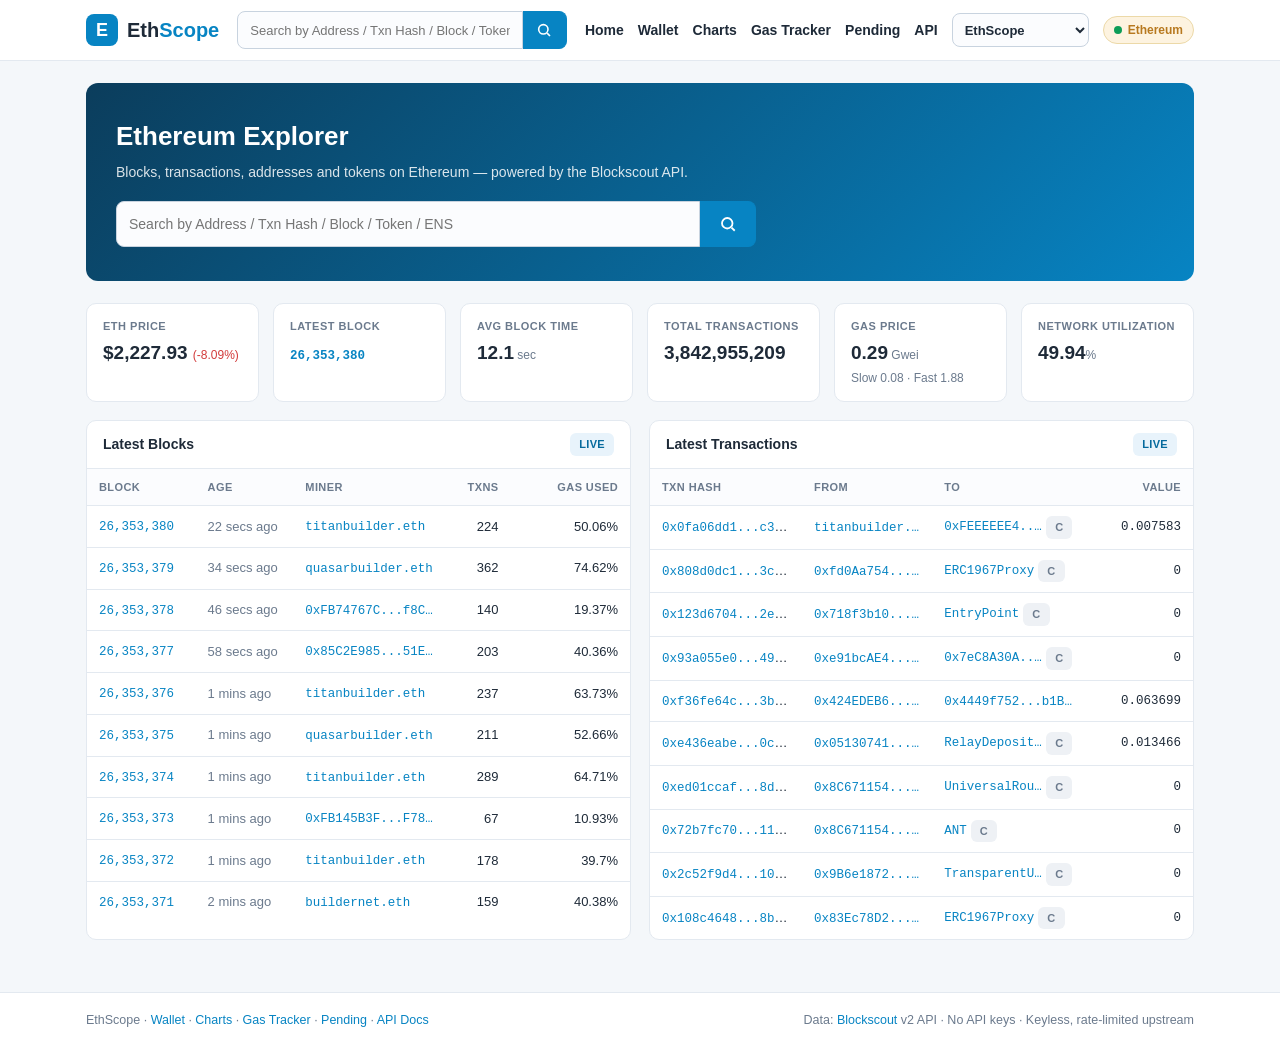
==== commit 6a14f6b1: "Refresh Cryptoscope/EthScope snapshots (four differentiators live)" ====
--- a/snapshots/cryptoscope-ethscope.html
+++ b/snapshots/cryptoscope-ethscope.html
@@ -203,6 +203,15 @@
 
 /* ---- wallet dashboard ---- */
 .chain-badge{display:inline-block;font-size:10.5px;font-weight:700;color:var(--blue-dark);background:#e8f3fb;border:1px solid #cfe3f2;border-radius:999px;padding:1px 8px;vertical-align:middle;white-space:nowrap}
+
+/* risk card (address pages, all chains) */
+.risk-score{font-size:32px;font-weight:800;line-height:1}
+.risk-reasons{margin:10px 0 0;padding-left:18px}
+.risk-reasons li{margin:4px 0}
+.risk-low{border-left:4px solid var(--green)}
+.risk-elevated{border-left:4px solid var(--amber)}
+.risk-high{border-left:4px solid #e8590c}
+.risk-critical{border-left:4px solid var(--red)}
 .wallet-hero{display:grid;grid-template-columns:repeat(auto-fit,minmax(200px,1fr));gap:18px;padding:16px}
 .wallet-hero .k{font-size:11px;text-transform:uppercase;letter-spacing:.5px;color:var(--muted);font-weight:700;margin-bottom:4px}
 .wallet-hero .v{font-size:24px;font-weight:700}
@@ -357,7 +366,7 @@
 
 </script>
 <script>
-window.__BAKED__ = {"/stats": {"chain": "ethereum", "native": "ETH", "eth_price_usd": "2235.35", "eth_price_change_24h_pct": -8.1, "market_cap_usd": "273142047821.6043185455", "latest_block": 26352757, "total_blocks": 26352757, "total_transactions": "3842612297", "total_addresses": "775970087", "avg_block_time_s": 12.0, "network_utilization_pct": 50.6, "gas_price_gwei": {"slow": 0.14, "average": 0.43, "fast": 1.87}, "gas_price_updated": "2026-11-06T02:15:51.530795Z"}, "/blocks": {"items": [{"height": 26352757, "hash": "0xeda5fcc65d0d2809ae3fd0556305536575660ce77550673bc079d978feeb5127", "timestamp": "2026-11-06T02:15:59.000000Z", "age": "14 secs ago", "miner": {"hash": "0x155A59FD6BD7839a0c9b1d3F56Fdd4d8784897ac", "label": "0x155A59FD6BD7839a0c9b1d3F56Fdd4d8784897ac", "short": "0x155A59FD...784897ac", "is_contract": false, "is_scam": false}, "tx_count": 117, "gas_used": "9487182", "gas_limit": "59999943", "gas_used_pct": 15.81, "base_fee_gwei": "0.09", "burnt_fees_eth": "0.000819639377606436", "rewards": [{"recipient": null, "type": "validator", "value_eth": "0.001863893322403609"}], "size": 75224, "withdrawals_count": null, "blob_tx_count": 7}, {"height": 26352756, "hash": "0xe945b97ee9825cbd3604d66ee8e17ec8f333588f4ca96a3dd144bbb80ec31428", "timestamp": "2026-11-06T02:15:47.000000Z", "age": "26 secs ago", "miner": {"hash": "0x4838B106FCe9647Bdf1E7877BF73cE8B0BAD5f97", "label": "titanbuilder.eth", "short": "titanbuilder.eth", "is_contract": false, "is_scam": false}, "tx_count": 145, "gas_used": "15380729", "gas_limit": "59941408", "gas_used_pct": 25.66, "base_fee_gwei": "0.09", "burnt_fees_eth": "0.001414907313644006", "rewards": [{"recipient": null, "type": "validator", "value_eth": "0.005338564490295889"}], "size": 71864, "withdrawals_count": null, "blob_tx_count": 3}, {"height": 26352755, "hash": "0x7d4f26dcd42b9703d593020068c406ef6ccaea62668569b37eb790f17327d4fa", "timestamp": "2026-11-06T02:15:35.000000Z", "age": "38 secs ago", "miner": {"hash": "0x4838B106FCe9647Bdf1E7877BF73cE8B0BAD5f97", "label": "titanbuilder.eth", "short": "titanbuilder.eth", "is_contract": false, "is_scam": false}, "tx_count": 296, "gas_used": "27924560", "gas_limit": "60000000", "gas_used_pct": 46.54, "base_fee_gwei": "0.09", "burnt_fees_eth": "0.00259125035801976", "rewards": [{"recipient": null, "type": "validator", "value_eth": "0.005224334870853062"}], "size": 174324, "withdrawals_count": null, "blob_tx_count": 3}, {"height": 26352754, "hash": "0xba29027edd5593a29e0549583948e62717d8b5d8d3c444547220d5d2e75c4710", "timestamp": "2026-11-06T02:15:23.000000Z", "age": "50 secs ago", "miner": {"hash": "0xdadB0d80178819F2319190D340ce9A924f783711", "label": "buildernet.eth", "short": "buildernet.eth", "is_contract": false, "is_scam": false}, "tx_count": 564, "gas_used": "32650040", "gas_limit": "60000000", "gas_used_pct": 54.42, "base_fee_gwei": "0.09", "burnt_fees_eth": "0.00299666109194952", "rewards": [{"recipient": null, "type": "validator", "value_eth": "0.008404930578341491"}], "size": 208358, "withdrawals_count": null, "blob_tx_count": 7}, {"height": 26352753, "hash": "0x11407f1683ab7f126bce1927e5efc28d98c3f7efe432b29af7478773ed3f18f7", "timestamp": "2026-11-06T02:15:11.000000Z", "age": "1 mins ago", "miner": {"hash": "0x4838B106FCe9647Bdf1E7877BF73cE8B0BAD5f97", "label": "titanbuilder.eth", "short": "titanbuilder.eth", "is_contract": false, "is_scam": false}, "tx_count": 256, "gas_used": "25297494", "gas_limit": "60000000", "gas_used_pct": 42.16, "base_fee_gwei": "0.09", "burnt_fees_eth": "0.002368238030209386", "rewards": [{"recipient": null, "type": "validator", "value_eth": "0.005013484335906914"}], "size": 139413, "withdrawals_count": null, "blob_tx_count": 3}, {"height": 26352752, "hash": "0x95ff01679eb82bb18460baf11956db7c8211fb3b390f3b4515546ad60c4fdcea", "timestamp": "2026-11-06T02:14:59.000000Z", "age": "1 mins ago", "miner": {"hash": "0x4838B106FCe9647Bdf1E7877BF73cE8B0BAD5f97", "label": "titanbuilder.eth", "short": "titanbuilder.eth", "is_contract": false, "is_scam": false}, "tx_count": 292, "gas_used": "47515751", "gas_limit": "60000000", "gas_used_pct": 79.19, "base_fee_gwei": "0.09", "burnt_fees_eth": "0.004145652485165213", "rewards": [{"recipient": null, "type": "validator", "value_eth": "0.009750182569843733"}], "size": 283440, "withdrawals_count": null, "blob_tx_count": 2}, {"height": 26352751, "hash": "0x5fd4c37a4cee8c458d52c839dfc469bd1b1804bbe60302b9507c078fae94da4a", "timestamp": "2026-11-06T02:14:47.000000Z", "age": "1 mins ago", "miner": {"hash": "0x1d5BA5414f2983212E03Bf7725adD9eB4CdB00dC", "label": "0x1d5BA5414f2983212E03Bf7725adD9eB4CdB00dC", "short": "0x1d5BA541...4CdB00dC", "is_contract": false, "is_scam": false}, "tx_count": 103, "gas_used": "4059999", "gas_limit": "60000000", "gas_used_pct": 6.77, "base_fee_gwei": "0.10", "burnt_fees_eth": "0.000397152171539244", "rewards": [{"recipient": null, "type": "validator", "value_eth": "0.002501692479042289"}], "size": 22208, "withdrawals_count": null, "blob_tx_count": 2}, {"height": 26352750, "hash": "0x3d6977fb60ea6dfcfd6ddd39dd8025bd0dcc69a73c5004423ca8d34bc5a3adfd", "timestamp": "2026-11-06T02:14:35.000000Z", "age": "1 mins ago", "miner": {"hash": "0xdadB0d80178819F2319190D340ce9A924f783711", "label": "buildernet.eth", "short": "buildernet.eth", "is_contract": false, "is_scam": false}, "tx_count": 337, "gas_used": "33534304", "gas_limit": "59999943", "gas_used_pct": 55.89, "base_fee_gwei": "0.10", "burnt_fees_eth": "0.00323274429634896", "rewards": [{"recipient": null, "type": "validator", "value_eth": "0.006112487722303593"}], "size": 213421, "withdrawals_count": null, "blob_tx_count": 1}, {"height": 26352749, "hash": "0x0b866f4d62a60e0ba896d42ae3a73d8a41448aa9221e075b735ca8db5e93eb7d", "timestamp": "2026-11-06T02:14:23.000000Z", "age": "1 mins ago", "miner": {"hash": "0x396343362be2A4dA1cE0C1C210945346fb82Aa49", "label": "quasarbuilder.eth", "short": "quasarbuilder.eth", "is_contract": false, "is_scam": false}, "tx_count": 258, "gas_used": "20846397", "gas_limit": "59941408", "gas_used_pct": 34.78, "base_fee_gwei": "0.10", "burnt_fees_eth": "0.0020891175060756", "rewards": [{"recipient": null, "type": "validator", "value_eth": "0.009161680192779615"}], "size": 114630, "withdrawals_count": null, "blob_tx_count": 2}, {"height": 26352748, "hash": "0x9b07db7bb701e382609741653e47286025216339f8c0432fef5a7c8ec56dc877", "timestamp": "2026-11-06T02:14:11.000000Z", "age": "2 mins ago", "miner": {"hash": "0x4838B106FCe9647Bdf1E7877BF73cE8B0BAD5f97", "label": "titanbuilder.eth", "short": "titanbuilder.eth", "is_contract": false, "is_scam": false}, "tx_count": 299, "gas_used": "28451435", "gas_limit": "60000000", "gas_used_pct": 47.42, "base_fee_gwei": "0.10", "burnt_fees_eth": "0.0028697716311647", "rewards": [{"recipient": null, "type": "validator", "value_eth": "0.008593149787509053"}], "size": 185981, "withdrawals_count": null, "blob_tx_count": 5}, {"height": 26352747, "hash": "0x4a5058960d30afb0b22faa5af1559df0ece6438d4acb957d496ad06129ffb21f", "timestamp": "2026-11-06T02:13:59.000000Z", "age": "2 mins ago", "miner": {"hash": "0xdadB0d80178819F2319190D340ce9A924f783711", "label": "buildernet.eth", "short": "buildernet.eth", "is_contract": false, "is_scam": false}, "tx_count": 227, "gas_used": "29619541", "gas_limit": "60000000", "gas_used_pct": 49.37, "base_fee_gwei": "0.10", "burnt_fees_eth": "0.00299233693657157", "rewards": [{"recipient": null, "type": "validator", "value_eth": "0.005895224982155132"}], "size": 198309, "withdrawals_count": null, "blob_tx_count": 1}, {"height": 26352746, "hash": "0xf89debbb7d705207dfd02cdf0421588f58d74a5f8634b370fc6e0b320b38f040", "timestamp": "2026-11-06T02:13:47.000000Z", "age": "2 mins ago", "miner": {"hash": "0xFB74767C1ce1aadA0a0E114441173b57f8C1571b", "label": "0xFB74767C1ce1aadA0a0E114441173b57f8C1571b", "short": "0xFB74767C...f8C1571b", "is_contract": false, "is_scam": false}, "tx_count": 254, "gas_used": "24509696", "gas_limit": "60000000", "gas_used_pct": 40.85, "base_fee_gwei": "0.10", "burnt_fees_eth": "0.002534081219335424", "rewards": [{"recipient": null, "type": "validator", "value_eth": "0.007193524822944697"}], "size": 153656, "withdrawals_count": null, "blob_tx_count": 3}, {"height": 26352745, "hash": "0x815d7d6042f206742565f8b6c4aea87d286c77e52b170cb4b252151e65a2000d", "timestamp": "2026-11-06T02:13:35.000000Z", "age": "2 mins ago", "miner": {"hash": "0x396343362be2A4dA1cE0C1C210945346fb82Aa49", "label": "quasarbuilder.eth", "short": "quasarbuilder.eth", "is_contract": false, "is_scam": false}, "tx_count": 248, "gas_used": "20702725", "gas_limit": "60000000", "gas_used_pct": 34.5, "base_fee_gwei": "0.11", "burnt_fees_eth": "0.0022267354972709", "rewards": [{"recipient": null, "type": "validator", "value_eth": "0.004927584700084966"}], "size": 129245, "withdrawals_count": null, "blob_tx_count": 3}, {"height": 26352744, "hash": "0x45df017908eb6fec2fc9188eede8f0ba94b54ca1cbd288bb0e4fe8eb2f575f11", "timestamp": "2026-11-06T02:13:23.000000Z", "age": "2 mins ago", "miner": {"hash": "0xFB74767C1ce1aadA0a0E114441173b57f8C1571b", "label": "0xFB74767C1ce1aadA0a0E114441173b57f8C1571b", "short": "0xFB74767C...f8C1571b", "is_contract": false, "is_scam": false}, "tx_count": 410, "gas_used": "35944669", "gas_limit": "60000000", "gas_used_pct": 59.91, "base_fee_gwei": "0.10", "burnt_fees_eth": "0.003772675392869664", "rewards": [{"recipient": null, "type": "validator", "value_eth": "0.017247606146224739"}], "size": 206370, "withdrawals_count": null, "blob_tx_count": 6}, {"height": 26352743, "hash": "0x15f4a5815636e115b07c2622eaef2f365f221a560042be7398996e8ade7c3181", "timestamp": "2026-11-06T02:13:11.000000Z", "age": "3 mins ago", "miner": {"hash": "0xFB74767C1ce1aadA0a0E114441173b57f8C1571b", "label": "0xFB74767C1ce1aadA0a0E114441173b57f8C1571b", "short": "0xFB74767C...f8C1571b", "is_contract": false, "is_scam": false}, "tx_count": 367, "gas_used": "28026504", "gas_limit": "60000000", "gas_used_pct": 46.71, "base_fee_gwei": "0.11", "burnt_fees_eth": "0.002965990799140776", "rewards": [{"recipient": null, "type": "validator", "value_eth": "0.008112059908041023"}], "size": 198925, "withdrawals_count": null, "blob_tx_count": 2}, {"height": 26352742, "hash": "0xe1c38a5fd80cd42b95d144c5e984062c4c5ed8b09a3e7bcdd6476ae15af8b0dc", "timestamp": "2026-11-06T02:12:59.000000Z", "age": "3 mins ago", "miner": {"hash": "0x396343362be2A4dA1cE0C1C210945346fb82Aa49", "label": "quasarbuilder.eth", "short": "quasarbuilder.eth", "is_contract": false, "is_scam": false}, "tx_count": 321, "gas_used": "30365688", "gas_limit": "60000000", "gas_used_pct": 50.61, "base_fee_gwei": "0.11", "burnt_fees_eth": "0.00320865312766572", "rewards": [{"recipient": null, "type": "validator", "value_eth": "0.004076349189398394"}], "size": 180407, "withdrawals_count": null, "blob_tx_count": 2}, {"height": 26352741, "hash": "0x9f85b560e55095fc960b8f7199dd2513914269317662432289368631174516f8", "timestamp": "2026-11-06T02:12:47.000000Z", "age": "3 mins ago", "miner": {"hash": "0x396343362be2A4dA1cE0C1C210945346fb82Aa49", "label": "quasarbuilder.eth", "short": "quasarbuilder.eth", "is_contract": false, "is_scam": false}, "tx_count": 551, "gas_used": "27167805", "gas_limit": "59999943", "gas_used_pct": 45.28, "base_fee_gwei": "0.11", "burnt_fees_eth": "0.002905023531232305", "rewards": [{"recipient": null, "type": "validator", "value_eth": "0.004253004966190319"}], "size": 160171, "withdrawals_count": null, "blob_tx_count": 4}, {"height": 26352740, "hash": "0x19389f9ea008438de51e18f60f90d98dc3846beef4d6a924a0e2e63d1a57d276", "timestamp": "2026-11-06T02:12:35.000000Z", "age": "3 mins ago", "miner": {"hash": "0x4838B106FCe9647Bdf1E7877BF73cE8B0BAD5f97", "label": "titanbuilder.eth", "short": "titanbuilder.eth", "is_contract": false, "is_scam": false}, "tx_count": 270, "gas_used": "26095723", "gas_limit": "59941408", "gas_used_pct": 43.54, "base_fee_gwei": "0.11", "burnt_fees_eth": "0.002836224718841552", "rewards": [{"recipient": null, "type": "validator", "value_eth": "0.011653017689801901"}], "size": 151865, "withdrawals_count": null, "blob_tx_count": 2}, {"height": 26352739, "hash": "0x230600f2d668a777e033bd26ddeb75cadf5b81a754fbda3cf02cb06f258e66b8", "timestamp": "2026-11-06T02:12:23.000000Z", "age": "3 mins ago", "miner": {"hash": "0x396343362be2A4dA1cE0C1C210945346fb82Aa49", "label": "quasarbuilder.eth", "short": "quasarbuilder.eth", "is_contract": false, "is_scam": false}, "tx_count": 382, "gas_used": "51775560", "gas_limit": "60000000", "gas_used_pct": 86.29, "base_fee_gwei": "0.10", "burnt_fees_eth": "0.00515915118636012", "rewards": [{"recipient": null, "type": "validator", "value_eth": "0.012484021798967588"}], "size": 325961, "withdrawals_count": null, "blob_tx_count": 7}, {"height": 26352738, "hash": "0xc474de713f5fa913bcbf55341f7fb838734f777ec786abafb27ecdee4634c01c", "timestamp": "2026-11-06T02:12:11.000000Z", "age": "4 mins ago", "miner": {"hash": "0x4838B106FCe9647Bdf1E7877BF73cE8B0BAD5f97", "label": "titanbuilder.eth", "short": "titanbuilder.eth", "is_contract": false, "is_scam": false}, "tx_count": 739, "gas_used": "59006052", "gas_limit": "60000000", "gas_used_pct": 98.34, "base_fee_gwei": "0.09", "burnt_fees_eth": "0.005245648702895412", "rewards": [{"recipient": null, "type": "validator", "value_eth": "0.014060237349998703"}], "size": 318149, "withdrawals_count": null, "blob_tx_count": 4}, {"height": 26352737, "hash": "0xe9bda93b39cef842c99fb592fa9dcb59856f3d0bf712944b819e4e2b0f0e2816", "timestamp": "2026-11-06T02:11:59.000000Z", "age": "4 mins ago", "miner": {"hash": "0xD87f3d6c5624E8B02bE13c2C92f8511B88B94d96", "label": "bob-the-builder.eth", "short": "bob-the-builder.eth", "is_contract": false, "is_scam": false}, "tx_count": 47, "gas_used": "3468912", "gas_limit": "60000000", "gas_used_pct": 5.78, "base_fee_gwei": "0.10", "burnt_fees_eth": "0.000346714920298896", "rewards": [{"recipient": null, "type": "validator", "value_eth": "0.002878060512759557"}], "size": 18046, "withdrawals_count": null, "blob_tx_count": 0}, {"height": 26352736, "hash": "0x90b1c0c4cd87915b44d16f689e9a856e227cdf9c100691611fc57e148b39c351", "timestamp": "2026-11-06T02:11:47.000000Z", "age": "4 mins ago", "miner": {"hash": "0x4838B106FCe9647Bdf1E7877BF73cE8B0BAD5f97", "label": "titanbuilder.eth", "short": "titanbuilder.eth", "is_contract": false, "is_scam": false}, "tx_count": 110, "gas_used": "11008568", "gas_limit": "60000000", "gas_used_pct": 18.35, "base_fee_gwei": "0.11", "burnt_fees_eth": "0.001194846753650088", "rewards": [{"recipient": null, "type": "validator", "value_eth": "0.005578797929759601"}], "size": 65444, "withdrawals_count": null, "blob_tx_count": 2}, {"height": 26352735, "hash": "0xbf1ce4189327daaab162414a9abcd632176baed6f4e9ea2b25ac587f5685a97c", "timestamp": "2026-11-06T02:11:35.000000Z", "age": "4 mins ago", "miner": {"hash": "0x396343362be2A4dA1cE0C1C210945346fb82Aa49", "label": "quasarbuilder.eth", "short": "quasarbuilder.eth", "is_contract": false, "is_scam": false}, "tx_count": 197, "gas_used": "20806739", "gas_limit": "60000000", "gas_used_pct": 34.68, "base_fee_gwei": "0.11", "burnt_fees_eth": "0.002348270660296818", "rewards": [{"recipient": null, "type": "validator", "value_eth": "0.007511692721250167"}], "size": 166687, "withdrawals_count": null, "blob_tx_count": 5}, {"height": 26352734, "hash": "0x6ffe38d2e3b64a010e84884a590f9f00025f1428e9918a3583f9abf34f7fffef", "timestamp": "2026-11-06T02:11:23.000000Z", "age": "4 mins ago", "miner": {"hash": "0x4838B106FCe9647Bdf1E7877BF73cE8B0BAD5f97", "label": "titanbuilder.eth", "short": "titanbuilder.eth", "is_contract": false, "is_scam": false}, "tx_count": 525, "gas_used": "49316126", "gas_limit": "60000000", "gas_used_pct": 82.19, "base_fee_gwei": "0.10", "burnt_fees_eth": "0.005151275847319562", "rewards": [{"recipient": null, "type": "validator", "value_eth": "0.006215714554997086"}], "size": 281080, "withdrawals_count": null, "blob_tx_count": 2}, {"height": 26352733, "hash": "0xc2a318158307a1242494a92534e18befbaff882c0927a5f25fb5462bf55d27e8", "timestamp": "2026-11-06T02:11:11.000000Z", "age": "5 mins ago", "miner": {"hash": "0xdadB0d80178819F2319190D340ce9A924f783711", "label": "buildernet.eth", "short": "buildernet.eth", "is_contract": false, "is_scam": false}, "tx_count": 214, "gas_used": "30512571", "gas_limit": "60058592", "gas_used_pct": 50.8, "base_fee_gwei": "0.10", "burnt_fees_eth": "0.003180767127870651", "rewards": [{"recipient": null, "type": "validator", "value_eth": "0.007071450050071228"}], "size": 226385, "withdrawals_count": null, "blob_tx_count": 4}, {"height": 26352732, "hash": "0xa2b63723c8d43e34ae8f219fb6103743a85af392a7f5333f76817095c070e232", "timestamp": "2026-11-06T02:10:59.000000Z", "age": "5 mins ago", "miner": {"hash": "0x4838B106FCe9647Bdf1E7877BF73cE8B0BAD5f97", "label": "titanbuilder.eth", "short": "titanbuilder.eth", "is_contract": false, "is_scam": false}, "tx_count": 371, "gas_used": "46208639", "gas_limit": "60000000", "gas_used_pct": 77.01, "base_fee_gwei": "0.10", "burnt_fees_eth": "0.004512255900441263", "rewards": [{"recipient": null, "type": "validator", "value_eth": "0.005306103537477307"}], "size": 348210, "withdrawals_count": null, "blob_tx_count": 2}, {"height": 26352731, "hash": "0x86093d4c314ce33cf9ea18b374126d435d866d8fe760b4daca0de1b8eda44e44", "timestamp": "2026-11-06T02:10:47.000000Z", "age": "5 mins ago", "miner": {"hash": "0x4838B106FCe9647Bdf1E7877BF73cE8B0BAD5f97", "label": "titanbuilder.eth", "short": "titanbuilder.eth", "is_contract": false, "is_scam": false}, "tx_count": 307, "gas_used": "21734525", "gas_limit": "60000000", "gas_used_pct": 36.22, "base_fee_gwei": "0.10", "burnt_fees_eth": "0.00219806837097925", "rewards": [{"recipient": null, "type": "validator", "value_eth": "0.007774456092280276"}], "size": 94934, "withdrawals_count": null, "blob_tx_count": 1}, {"height": 26352730, "hash": "0xb46b8f73fd805f2fb5f46dbd405a602522704f905ccda220b51c726837d5323e", "timestamp": "2026-11-06T02:10:35.000000Z", "age": "5 mins ago", "miner": {"hash": "0xdadB0d80178819F2319190D340ce9A924f783711", "label": "buildernet.eth", "short": "buildernet.eth", "is_contract": false, "is_scam": false}, "tx_count": 539, "gas_used": "50697731", "gas_limit": "60000000", "gas_used_pct": 84.5, "base_fee_gwei": "0.09", "burnt_fees_eth": "0.004720125653030452", "rewards": [{"recipient": null, "type": "validator", "value_eth": "0.004486456540300542"}], "size": 285014, "withdrawals_count": null, "blob_tx_count": 4}, {"height": 26352729, "hash": "0x6e523bb8e0fab28524cd2806ef6f14d5799e7f675bc55f0c07a668cf5571358b", "timestamp": "2026-11-06T02:10:23.000000Z", "age": "5 mins ago", "miner": {"hash": "0xdadB0d80178819F2319190D340ce9A924f783711", "label": "buildernet.eth", "short": "buildernet.eth", "is_contract": false, "is_scam": false}, "tx_count": 548, "gas_used": "43708809", "gas_limit": "60000000", "gas_used_pct": 72.85, "base_fee_gwei": "0.09", "burnt_fees_eth": "0.003849547708483647", "rewards": [{"recipient": null, "type": "validator", "value_eth": "0.005438503415367495"}], "size": 357004, "withdrawals_count": null, "blob_tx_count": 5}, {"height": 26352728, "hash": "0xb77bcaa8f5752bd3c55855aed5c99cfde2ecf2e813a684a7bf59e46f692ece3b", "timestamp": "2026-11-06T02:10:11.000000Z", "age": "6 mins ago", "miner": {"hash": "0xFB74767C1ce1aadA0a0E114441173b57f8C1571b", "label": "0xFB74767C1ce1aadA0a0E114441173b57f8C1571b", "short": "0xFB74767C...f8C1571b", "is_contract": false, "is_scam": false}, "tx_count": 341, "gas_used": "59999180", "gas_limit": "60000000", "gas_used_pct": 100.0, "base_fee_gwei": "0.08", "burnt_fees_eth": "0.00469715454467722", "rewards": [{"recipient": null, "type": "validator", "value_eth": "0.011407467757105521"}], "size": 429305, "withdrawals_count": null, "blob_tx_count": 5}, {"height": 26352727, "hash": "0x1d401cc8d2241905d90bcfb7dcc45b672f681c0c8985ccfb2921286fdf651a1a", "timestamp": "2026-11-06T02:09:59.000000Z", "age": "6 mins ago", "miner": {"hash": "0xdadB0d80178819F2319190D340ce9A924f783711", "label": "buildernet.eth", "short": "buildernet.eth", "is_contract": false, "is_scam": false}, "tx_count": 91, "gas_used": "8681275", "gas_limit": "60000000", "gas_used_pct": 14.47, "base_fee_gwei": "0.09", "burnt_fees_eth": "0.000745886405956075", "rewards": [{"recipient": null, "type": "validator", "value_eth": "0.005644734249513406"}], "size": 39302, "withdrawals_count": null, "blob_tx_count": 1}, {"height": 26352726, "hash": "0x82c935a2511d4c51b7faf7f231781e36f777b5867628445cff0c6763f8fd8150", "timestamp": "2026-11-06T02:09:47.000000Z", "age": "6 mins ago", "miner": {"hash": "0x52f6f20582F9126716e21cb3dB5FAaaC4df8357B", "label": "GnosisSafeProxy", "short": "GnosisSafeProxy", "is_contract": true, "is_scam": false}, "tx_count": 125, "gas_used": "8204976", "gas_limit": "60000000", "gas_used_pct": 13.67, "base_fee_gwei": "0.09", "burnt_fees_eth": "0.000775377296484336", "rewards": [{"recipient": null, "type": "validator", "value_eth": "0.00313111203756354"}], "size": 45303, "withdrawals_count": null, "blob_tx_count": 4}, {"height": 26352725, "hash": "0x1afd16f541dfdbbffb61d776b050949dfac324b26aecfdeffe868a693b46baea", "timestamp": "2026-11-06T02:09:35.000000Z", "age": "6 mins ago", "miner": {"hash": "0xFB74767C1ce1aadA0a0E114441173b57f8C1571b", "label": "0xFB74767C1ce1aadA0a0E114441173b57f8C1571b", "short": "0xFB74767C...f8C1571b", "is_contract": false, "is_scam": false}, "tx_count": 845, "gas_used": "59864589", "gas_limit": "60000000", "gas_used_pct": 99.77, "base_fee_gwei": "0.08", "burnt_fees_eth": "0.005031194564836935", "rewards": [{"recipient": null, "type": "validator", "value_eth": "0.008104875005252016"}], "size": 331474, "withdrawals_count": null, "blob_tx_count": 6}, {"height": 26352724, "hash": "0x89bcdcefd6f99910fc67d8ed253ce83177689c3a194129645eece07c463f143f", "timestamp": "2026-11-06T02:09:23.000000Z", "age": "6 mins ago", "miner": {"hash": "0x7e2a2FA2a064F693f0a55C5639476d913Ff12D05", "label": "0x7e2a2FA2a064F693f0a55C5639476d913Ff12D05", "short": "0x7e2a2FA2...3Ff12D05", "is_contract": false, "is_scam": false}, "tx_count": 77, "gas_used": "2724633", "gas_limit": "60000000", "gas_used_pct": 4.54, "base_fee_gwei": "0.09", "burnt_fees_eth": "0.000258346496891592", "rewards": [{"recipient": null, "type": "validator", "value_eth": "0.001834951038577959"}], "size": 14777, "withdrawals_count": null, "blob_tx_count": 3}, {"height": 26352723, "hash": "0xd42decb4ee6cb868bc4cc9dc09681984182ec8faa603a0ec56b49b9391011b05", "timestamp": "2026-11-06T02:09:11.000000Z", "age": "7 mins ago", "miner": {"hash": "0x4838B106FCe9647Bdf1E7877BF73cE8B0BAD5f97", "label": "titanbuilder.eth", "short": "titanbuilder.eth", "is_contract": false, "is_scam": false}, "tx_count": 341, "gas_used": "28989333", "gas_limit": "60000000", "gas_used_pct": 48.32, "base_fee_gwei": "0.10", "burnt_fees_eth": "0.002760358635340065", "rewards": [{"recipient": null, "type": "validator", "value_eth": "0.004343226285986911"}], "size": 193710, "withdrawals_count": null, "blob_tx_count": 0}, {"height": 26352722, "hash": "0x8f3e779f2f56a197c178911e36dc5169009f633ef015ff065404ed415b021a04", "timestamp": "2026-11-06T02:08:59.000000Z", "age": "7 mins ago", "miner": {"hash": "0xdadB0d80178819F2319190D340ce9A924f783711", "label": "buildernet.eth", "short": "buildernet.eth", "is_contract": false, "is_scam": false}, "tx_count": 715, "gas_used": "41740546", "gas_limit": "60000000", "gas_used_pct": 69.57, "base_fee_gwei": "0.09", "burnt_fees_eth": "0.003789164733150178", "rewards": [{"recipient": null, "type": "validator", "value_eth": "0.004819453785924069"}], "size": 241782, "withdrawals_count": null, "blob_tx_count": 2}, {"height": 26352721, "hash": "0xbb9aa97deb20b79e618d8a8fd95e7dbe6661ce473daf8ae4d9991bb9b8192105", "timestamp": "2026-11-06T02:08:47.000000Z", "age": "7 mins ago", "miner": {"hash": "0xdadB0d80178819F2319190D340ce9A924f783711", "label": "buildernet.eth", "short": "buildernet.eth", "is_contract": false, "is_scam": false}, "tx_count": 294, "gas_used": "17485620", "gas_limit": "60000000", "gas_used_pct": 29.14, "base_fee_gwei": "0.10", "burnt_fees_eth": "0.00167464858815486", "rewards": [{"recipient": null, "type": "validator", "value_eth": "0.006043993565715366"}], "size": 89953, "withdrawals_count": null, "blob_tx_count": 3}, {"height": 26352720, "hash": "0x69216b0030eb33937bd95f0cdbda2ba083c28f59d1871defb4619e7bae76ae88", "timestamp": "2026-11-06T02:08:35.000000Z", "age": "7 mins ago", "miner": {"hash": "0x396343362be2A4dA1cE0C1C210945346fb82Aa49", "label": "quasarbuilder.eth", "short": "quasarbuilder.eth", "is_contract": false, "is_scam": false}, "tx_count": 396, "gas_used": "42386224", "gas_limit": "60000000", "gas_used_pct": 70.64, "base_fee_gwei": "0.09", "burnt_fees_eth": "0.003860228201574592", "rewards": [{"recipient": null, "type": "validator", "value_eth": "0.004042040156946619"}], "size": 245484, "withdrawals_count": null, "blob_tx_count": 10}, {"height": 26352719, "hash": "0xe18b0847a4753eb526e447380cea80198f3e43d98e6b1f3d10571dfcbcd9d82c", "timestamp": "2026-11-06T02:08:23.000000Z", "age": "7 mins ago", "miner": {"hash": "0x4838B106FCe9647Bdf1E7877BF73cE8B0BAD5f97", "label": "titanbuilder.eth", "short": "titanbuilder.eth", "is_contract": false, "is_scam": false}, "tx_count": 275, "gas_used": "23139475", "gas_limit": "60000000", "gas_used_pct": 38.57, "base_fee_gwei": "0.09", "burnt_fees_eth": "0.002169387725624575", "rewards": [{"recipient": null, "type": "validator", "value_eth": "0.016096940178020533"}], "size": 109036, "withdrawals_count": null, "blob_tx_count": 3}, {"height": 26352718, "hash": "0xeb74bbc54307f0843d27f5d53ed379a3bcabf5dabad0cc60f5afe9614ab765b0", "timestamp": "2026-11-06T02:08:11.000000Z", "age": "8 mins ago", "miner": {"hash": "0x4838B106FCe9647Bdf1E7877BF73cE8B0BAD5f97", "label": "titanbuilder.eth", "short": "titanbuilder.eth", "is_contract": false, "is_scam": false}, "tx_count": 262, "gas_used": "35830266", "gas_limit": "60000000", "gas_used_pct": 59.72, "base_fee_gwei": "0.09", "burnt_fees_eth": "0.00327951486616188", "rewards": [{"recipient": null, "type": "validator", "value_eth": "0.008640292418980798"}], "size": 174877, "withdrawals_count": null, "blob_tx_count": 2}, {"height": 26352717, "hash": "0xdb60698d87b74b78bebb42b90bf09cf9de80072a05e7655a074c21ec6890450c", "timestamp": "2026-11-06T02:07:59.000000Z", "age": "8 mins ago", "miner": {"hash": "0x4838B106FCe9647Bdf1E7877BF73cE8B0BAD5f97", "label": "titanbuilder.eth", "short": "titanbuilder.eth", "is_contract": false, "is_scam": false}, "tx_count": 873, "gas_used": "44146692", "gas_limit": "60000000", "gas_used_pct": 73.58, "base_fee_gwei": "0.09", "burnt_fees_eth": "0.003815790495230124", "rewards": [{"recipient": null, "type": "validator", "value_eth": "0.006755328873492059"}], "size": 223040, "withdrawals_count": null, "blob_tx_count": 3}, {"height": 26352716, "hash": "0x5eb2bf0195c228a7cb6bd8c32625405ed01b76e8bd6e5a4f9e860f5507fb9a02", "timestamp": "2026-11-06T02:07:47.000000Z", "age": "8 mins ago", "miner": {"hash": "0x4838B106FCe9647Bdf1E7877BF73cE8B0BAD5f97", "label": "titanbuilder.eth", "short": "titanbuilder.eth", "is_contract": false, "is_scam": false}, "tx_count": 223, "gas_used": "23149685", "gas_limit": "60000000", "gas_used_pct": 38.58, "base_fee_gwei": "0.09", "burnt_fees_eth": "0.002059718383262995", "rewards": [{"recipient": null, "type": "validator", "value_eth": "0.011936006129772421"}], "size": 144738, "withdrawals_count": null, "blob_tx_count": 7}, {"height": 26352715, "hash": "0xb410319cbb7b8101b1f3396064c708cafcb05be0707c3155e81865f85ddec74d", "timestamp": "2026-11-06T02:07:35.000000Z", "age": "8 mins ago", "miner": {"hash": "0xFB74767C1ce1aadA0a0E114441173b57f8C1571b", "label": "0xFB74767C1ce1aadA0a0E114441173b57f8C1571b", "short": "0xFB74767C...f8C1571b", "is_contract": false, "is_scam": false}, "tx_count": 751, "gas_used": "47011489", "gas_limit": "60000000", "gas_used_pct": 78.35, "base_fee_gwei": "0.08", "burnt_fees_eth": "0.003905939127014442", "rewards": [{"recipient": null, "type": "validator", "value_eth": "0.008311423087103959"}], "size": 305324, "withdrawals_count": null, "blob_tx_count": 3}, {"height": 26352714, "hash": "0xfdef7ba8908d28ee8f33be2077a22a3aea2533f6e54ea4bdef4d2480426f6aa8", "timestamp": "2026-11-06T02:07:23.000000Z", "age": "8 mins ago", "miner": {"hash": "0x4838B106FCe9647Bdf1E7877BF73cE8B0BAD5f97", "label": "titanbuilder.eth", "short": "titanbuilder.eth", "is_contract": false, "is_scam": false}, "tx_count": 140, "gas_used": "12905275", "gas_limit": "60000000", "gas_used_pct": 21.51, "base_fee_gwei": "0.09", "burnt_fees_eth": "0.00115446194613335", "rewards": [{"recipient": null, "type": "validator", "value_eth": "0.003705209407112312"}], "size": 64021, "withdrawals_count": null, "blob_tx_count": 1}, {"height": 26352713, "hash": "0x2bad51aed7fd85678c3eb631cfa05fc2090167f03aa857fba9ded2693d053549", "timestamp": "2026-11-06T02:07:11.000000Z", "age": "9 mins ago", "miner": {"hash": "0x85C2E985A4fb5c3fF25eE27Ee424abd851E4cB33", "label": "0x85C2E985A4fb5c3fF25eE27Ee424abd851E4cB33", "short": "0x85C2E985...51E4cB33", "is_contract": false, "is_scam": false}, "tx_count": 189, "gas_used": "19708416", "gas_limit": "59999943", "gas_used_pct": 32.85, "base_fee_gwei": "0.09", "burnt_fees_eth": "0.001842037109273088", "rewards": [{"recipient": null, "type": "validator", "value_eth": "0.005717871633479143"}], "size": 96670, "withdrawals_count": null, "blob_tx_count": 4}, {"height": 26352712, "hash": "0x12069073a29be986f7dd43056ba4d2305a8c996a2d5b9099a5676fee33ae1fb5", "timestamp": "2026-11-06T02:06:59.000000Z", "age": "9 mins ago", "miner": {"hash": "0xdadB0d80178819F2319190D340ce9A924f783711", "label": "buildernet.eth", "short": "buildernet.eth", "is_contract": false, "is_scam": false}, "tx_count": 331, "gas_used": "39841869", "gas_limit": "59941408", "gas_used_pct": 66.47, "base_fee_gwei": "0.09", "burnt_fees_eth": "0.00357655318411899", "rewards": [{"recipient": null, "type": "validator", "value_eth": "0.005238731106026363"}], "size": 218467, "withdrawals_count": null, "blob_tx_count": 4}, {"height": 26352711, "hash": "0x5d35546a27eff2f206d13d246f49dc97ca9727a3b3763317c06599be825a4569", "timestamp": "2026-11-06T02:06:47.000000Z", "age": "9 mins ago", "miner": {"hash": "0xFB74767C1ce1aadA0a0E114441173b57f8C1571b", "label": "0xFB74767C1ce1aadA0a0E114441173b57f8C1571b", "short": "0xFB74767C...f8C1571b", "is_contract": false, "is_scam": false}, "tx_count": 925, "gas_used": "55853783", "gas_limit": "60000000", "gas_used_pct": 93.09, "base_fee_gwei": "0.08", "burnt_fees_eth": "0.004526327515398993", "rewards": [{"recipient": null, "type": "validator", "value_eth": "0.011360976426314178"}], "size": 331870, "withdrawals_count": null, "blob_tx_count": 9}, {"height": 26352710, "hash": "0x5ec32bcf4074c580719424d30c49f55b49996ae0d8eb89e472d742ea71546802", "timestamp": "2026-11-06T02:06:35.000000Z", "age": "9 mins ago", "miner": {"hash": "0x4838B106FCe9647Bdf1E7877BF73cE8B0BAD5f97", "label": "titanbuilder.eth", "short": "titanbuilder.eth", "is_contract": false, "is_scam": false}, "tx_count": 78, "gas_used": "7141478", "gas_limit": "60000000", "gas_used_pct": 11.9, "base_fee_gwei": "0.09", "burnt_fees_eth": "0.000639661091813866", "rewards": [{"recipient": null, "type": "validator", "value_eth": "0.007484093111538489"}], "size": 33792, "withdrawals_count": null, "blob_tx_count": 0}, {"height": 26352709, "hash": "0x0f6b9da049d8c9deb6d97a2048dc7cd6e7c0679400ba844f5756aa875b661538", "timestamp": "2026-11-06T02:06:23.000000Z", "age": "9 mins ago", "miner": {"hash": "0x4838B106FCe9647Bdf1E7877BF73cE8B0BAD5f97", "label": "titanbuilder.eth", "short": "titanbuilder.eth", "is_contract": false, "is_scam": false}, "tx_count": 239, "gas_used": "23272335", "gas_limit": "60000000", "gas_used_pct": 38.79, "base_fee_gwei": "0.09", "burnt_fees_eth": "0.00214461725595246", "rewards": [{"recipient": null, "type": "validator", "value_eth": "0.009016401256895438"}], "size": 118717, "withdrawals_count": null, "blob_tx_count": 0}, {"height": 26352708, "hash": "0xaae09b59ab657cb591712d574ef96fc58e308ced8398fcc5d4661c76819be45b", "timestamp": "2026-11-06T02:06:11.000000Z", "age": "10 mins ago", "miner": {"hash": "0xdadB0d80178819F2319190D340ce9A924f783711", "label": "buildernet.eth", "short": "buildernet.eth", "is_contract": false, "is_scam": false}, "tx_count": 240, "gas_used": "59990392", "gas_limit": "60000000", "gas_used_pct": 99.98, "base_fee_gwei": "0.08", "burnt_fees_eth": "0.004914218603760312", "rewards": [{"recipient": null, "type": "validator", "value_eth": "0.007485950918269333"}], "size": 388823, "withdrawals_count": null, "blob_tx_count": 4}], "next_page_params": {"block_number": 26352708, "items_count": 50}}, "/txs": {"items": [{"hash": "0xe350353121a1824a2d2fdc111d3231d04535ad0c9f70267d4a25a0ce74a7dc65", "block": null, "timestamp": "2026-11-06T02:15:59.000000Z", "age": "19 secs ago", "from": {"hash": "0x74200A1b7654a79e4106e8B41385804EF3eF42e6", "label": "0x74200A1b7654a79e4106e8B41385804EF3eF42e6", "short": "0x74200A1b...F3eF42e6", "is_contract": false, "is_scam": false}, "to": {"hash": "0xbd0A894E8f8919bE0B9eB0F034d1DB4e1AC415cf", "label": "ERC1967Proxy", "short": "ERC1967Proxy", "is_contract": true, "is_scam": false}, "value_eth": "0", "fee_eth": "0.000008127380203054", "gas_price_gwei": "0.09", "status": "success", "method": "executePermissionless", "type": 2}, {"hash": "0x501c6cc26b93e4bbc7adbce5684dbdd06489b21563db11fdde8f844a58a48a39", "block": null, "timestamp": "2026-11-06T02:15:59.000000Z", "age": "19 secs ago", "from": {"hash": "0x80ed97ff038cAe9be7D9132347B9a3128D5f09fC", "label": "0x80ed97ff038cAe9be7D9132347B9a3128D5f09fC", "short": "0x80ed97ff...8D5f09fC", "is_contract": false, "is_scam": false}, "to": {"hash": "0x3aD10F1426D8320a5588250620De36415Ba10dF3", "label": "0x3aD10F1426D8320a5588250620De36415Ba10dF3", "short": "0x3aD10F14...5Ba10dF3", "is_contract": true, "is_scam": false}, "value_eth": "0", "fee_eth": "0.000004908584173584", "gas_price_gwei": "0.09", "status": "success", "method": null, "type": 4}, {"hash": "0x0abd815f389cf4cfb90ab0eccaea8fc76781a928d1c67ad8f3adc8899b0bc4c8", "block": null, "timestamp": "2026-11-06T02:15:59.000000Z", "age": "19 secs ago", "from": {"hash": "0xAe38b2153413f1f8438340963F298E39e3b25E04", "label": "0xAe38b2153413f1f8438340963F298E39e3b25E04", "short": "0xAe38b215...e3b25E04", "is_contract": false, "is_scam": false}, "to": {"hash": "0x5bF2eC0a27c457c3Fe5C4073290632E0F1D7fbfc", "label": "0x5bF2eC0a27c457c3Fe5C4073290632E0F1D7fbfc", "short": "0x5bF2eC0a...F1D7fbfc", "is_contract": false, "is_scam": false}, "value_eth": "0.005", "fee_eth": "0.000001814282379", "gas_price_gwei": "0.09", "status": "success", "method": null, "type": 2}, {"hash": "0x51650c7cbee84fa6384ba16ba5c3f1844b60a33a9de508164a749965489fad53", "block": null, "timestamp": "2026-11-06T02:15:59.000000Z", "age": "19 secs ago", "from": {"hash": "0x4588dd854Bd3669EeC1433f9A36f19a4F68B1548", "label": "0x4588dd854Bd3669EeC1433f9A36f19a4F68B1548", "short": "0x4588dd85...F68B1548", "is_contract": false, "is_scam": true}, "to": {"hash": "0xE9236c2dE544076F974b402C8b6F26058449d745", "label": "0xE9236c2dE544076F974b402C8b6F26058449d745", "short": "0xE9236c2d...8449d745", "is_contract": true, "is_scam": true}, "value_eth": "0", "fee_eth": "0.000024806570738796", "gas_price_gwei": "0.09", "status": "success", "method": "0xa9059cbb", "type": 4}, {"hash": "0x08e82f0abcd659b9b5b64f26b1f3599cd8215ad868a5d4674a51866fd8a983cb", "block": null, "timestamp": "2026-11-06T02:15:59.000000Z", "age": "19 secs ago", "from": {"hash": "0x8c9FA9C8CD4Cf57ADaE0f80c0682408769D0F637", "label": "0x8c9FA9C8CD4Cf57ADaE0f80c0682408769D0F637", "short": "0x8c9FA9C8...69D0F637", "is_contract": false, "is_scam": false}, "to": {"hash": "0x6872b6630a3AFcD3117191a8403C2002e13Df7dE", "label": "0x6872b6630a3AFcD3117191a8403C2002e13Df7dE", "short": "0x6872b663...e13Df7dE", "is_contract": false, "is_scam": true}, "value_eth": "0.35290542378721016", "fee_eth": "0.000001814343678", "gas_price_gwei": "0.09", "status": "success", "method": null, "type": 2}, {"hash": "0xc6246e11b71119f4ce7a2b775175c0c89189922b7b0e14255f3271cd6ebdcf9e", "block": null, "timestamp": "2026-11-06T02:15:59.000000Z", "age": "19 secs ago", "from": {"hash": "0xB1021d5964Af243c15DE4804803E4490af50e066", "label": "0xB1021d5964Af243c15DE4804803E4490af50e066", "short": "0xB1021d59...af50e066", "is_contract": false, "is_scam": false}, "to": {"hash": "0x6872b6630a3AFcD3117191a8403C2002e13Df7dE", "label": "0x6872b6630a3AFcD3117191a8403C2002e13Df7dE", "short": "0x6872b663...e13Df7dE", "is_contract": false, "is_scam": true}, "value_eth": "0.327213595935516468", "fee_eth": "0.000001814343678", "gas_price_gwei": "0.09", "status": "success", "method": null, "type": 2}, {"hash": "0xa0fd1575b2d01f20f3f9cdf3f1392324f0caa1501a2ef9c0ede092da30b2de7c", "block": null, "timestamp": "2026-11-06T02:15:59.000000Z", "age": "19 secs ago", "from": {"hash": "0x235297216e7d89B622386337F694bA4ce7bB2b44", "label": "0x235297216e7d89B622386337F694bA4ce7bB2b44", "short": "0x23529721...e7bB2b44", "is_contract": false, "is_scam": false}, "to": {"hash": "0x6872b6630a3AFcD3117191a8403C2002e13Df7dE", "label": "0x6872b6630a3AFcD3117191a8403C2002e13Df7dE", "short": "0x6872b663...e13Df7dE", "is_contract": false, "is_scam": true}, "value_eth": "0.337807298191", "fee_eth": "0.000001814343678", "gas_price_gwei": "0.09", "status": "success", "method": null, "type": 2}, {"hash": "0x770873a47d6501ed6b959a45e46bbec36d50d391b5a520df361f7c2c834ba911", "block": null, "timestamp": "2026-11-06T02:15:59.000000Z", "age": "19 secs ago", "from": {"hash": "0xac2Af60e5A30FffA49d60F3a2d0F4bD14cEFA0b9", "label": "0xac2Af60e5A30FffA49d60F3a2d0F4bD14cEFA0b9", "short": "0xac2Af60e...4cEFA0b9", "is_contract": false, "is_scam": false}, "to": {"hash": "0x6872b6630a3AFcD3117191a8403C2002e13Df7dE", "label": "0x6872b6630a3AFcD3117191a8403C2002e13Df7dE", "short": "0x6872b663...e13Df7dE", "is_contract": false, "is_scam": true}, "value_eth": "0.330228377334339", "fee_eth": "0.000001814343678", "gas_price_gwei": "0.09", "status": "success", "method": null, "type": 2}, {"hash": "0x8d3718497a261d246bd2a4f664c87eecce5cd7ca3948993c051042e11268f9fb", "block": null, "timestamp": "2026-11-06T02:15:59.000000Z", "age": "19 secs ago", "from": {"hash": "0x357A575Fe612cd3F5FF9551D08cf2C8b757Bd137", "label": "0x357A575Fe612cd3F5FF9551D08cf2C8b757Bd137", "short": "0x357A575F...757Bd137", "is_contract": false, "is_scam": false}, "to": {"hash": "0x6872b6630a3AFcD3117191a8403C2002e13Df7dE", "label": "0x6872b6630a3AFcD3117191a8403C2002e13Df7dE", "short": "0x6872b663...e13Df7dE", "is_contract": false, "is_scam": true}, "value_eth": "0.336954379691349727", "fee_eth": "0.000001814343678", "gas_price_gwei": "0.09", "status": "success", "method": null, "type": 2}, {"hash": "0xe6a1d0c56b432cd5c3d80260cb60318c7e8a4830d8bbf67a8478c2a90c69b0a8", "block": null, "timestamp": "2026-11-06T02:15:59.000000Z", "age": "19 secs ago", "from": {"hash": "0x5B600B8c06f5Aef8a099F3a74441c9ec98f48E5F", "label": "0x5B600B8c06f5Aef8a099F3a74441c9ec98f48E5F", "short": "0x5B600B8c...98f48E5F", "is_contract": false, "is_scam": false}, "to": {"hash": "0x4Ac54353FA4Fa961AfcC5ec4B118596d3305E7e5", "label": "WorkflowRegistry", "short": "WorkflowRegistry", "is_contract": true, "is_scam": false}, "value_eth": "0", "fee_eth": "0.000069385858880436", "gas_price_gwei": "0.09", "status": "success", "method": "upsertWorkflow", "type": 2}, {"hash": "0xb8c7562bd47f23e2acc1fd237bd5a8d79289a02c703c3eee3543b74f0b3f78ff", "block": null, "timestamp": "2026-11-06T02:15:59.000000Z", "age": "19 secs ago", "from": {"hash": "0x6689852939fDcf603F30CB067344a845c7303986", "label": "0x6689852939fDcf603F30CB067344a845c7303986", "short": "0x66898529...c7303986", "is_contract": false, "is_scam": false}, "to": {"hash": "0x6872b6630a3AFcD3117191a8403C2002e13Df7dE", "label": "0x6872b6630a3AFcD3117191a8403C2002e13Df7dE", "short": "0x6872b663...e13Df7dE", "is_contract": false, "is_scam": true}, "value_eth": "0.324090959619267", "fee_eth": "0.000001814343678", "gas_price_gwei": "0.09", "status": "success", "method": null, "type": 2}, {"hash": "0x7e830902f9cbc17ebe861b6804efa97d9d20cb6e7a5511e3252cef202b6457b5", "block": null, "timestamp": "2026-11-06T02:15:59.000000Z", "age": "19 secs ago", "from": {"hash": "0xEA8f616EBa30293D040C16c5fD6be5A89F652819", "label": "0xEA8f616EBa30293D040C16c5fD6be5A89F652819", "short": "0xEA8f616E...9F652819", "is_contract": false, "is_scam": false}, "to": {"hash": "0x6872b6630a3AFcD3117191a8403C2002e13Df7dE", "label": "0x6872b6630a3AFcD3117191a8403C2002e13Df7dE", "short": "0x6872b663...e13Df7dE", "is_contract": false, "is_scam": true}, "value_eth": "0.016859613667669959", "fee_eth": "0.000001814343678", "gas_price_gwei": "0.09", "status": "success", "method": null, "type": 2}, {"hash": "0x469671abd4c59251eec6f0d578d510a988a92bbac7df886895817ac3589a6a0b", "block": null, "timestamp": "2026-11-06T02:15:59.000000Z", "age": "19 secs ago", "from": {"hash": "0x450545F4cC7425DDe582091a7fe9E63471Af1045", "label": "0x450545F4cC7425DDe582091a7fe9E63471Af1045", "short": "0x450545F4...71Af1045", "is_contract": false, "is_scam": false}, "to": {"hash": "0xbDBa16eE8600A5aF27EEc88E00AbEd7eB09413ab", "label": "0xbDBa16eE8600A5aF27EEc88E00AbEd7eB09413ab", "short": "0xbDBa16eE...B09413ab", "is_contract": true, "is_scam": false}, "value_eth": "0", "fee_eth": "0.000007667589177864", "gas_price_gwei": "0.09", "status": "success", "method": "0xc6fe8747", "type": 2}, {"hash": "0x9f4c4dff5ab83eb2e0e57dfbbfed589f5c83051c5bb7d632fdf7be378f37dc62", "block": null, "timestamp": "2026-11-06T02:15:59.000000Z", "age": "19 secs ago", "from": {"hash": "0xbAD33bB6C5b0283b9393d87b5561CEA97Fa8C9a7", "label": "0xbAD33bB6C5b0283b9393d87b5561CEA97Fa8C9a7", "short": "0xbAD33bB6...7Fa8C9a7", "is_contract": true, "is_scam": false}, "to": {"hash": "0x7a250d5630B4cF539739dF2C5dAcb4c659F2488D", "label": "UniswapV2Router02", "short": "UniswapV2Router02", "is_contract": true, "is_scam": false}, "value_eth": "0", "fee_eth": "0.000010212681371508", "gas_price_gwei": "0.09", "status": "success", "method": "swapExactTokensForTokens", "type": 2}, {"hash": "0xffd53fe58971f170a9c43dbfdf9e659c10d6ea990270872ee1ba09ffb3fb042e", "block": null, "timestamp": "2026-11-06T02:15:59.000000Z", "age": "19 secs ago", "from": {"hash": "0x6cABEf727fD58a8B9DCc0B126e7aBAaf560e5F4A", "label": "0x6cABEf727fD58a8B9DCc0B126e7aBAaf560e5F4A", "short": "0x6cABEf72...560e5F4A", "is_contract": false, "is_scam": false}, "to": {"hash": "0xA0b86991c6218b36c1d19D4a2e9Eb0cE3606eB48", "label": "USDC", "short": "USDC", "is_contract": true, "is_scam": false}, "value_eth": "0", "fee_eth": "0.00000348699575448", "gas_price_gwei": "0.09", "status": "success", "method": "transfer", "type": 2}, {"hash": "0x7fd10ecbf388e786ad094b563c962738e9f627e45b1038800141a2c5a9aa98a9", "block": null, "timestamp": "2026-11-06T02:15:59.000000Z", "age": "19 secs ago", "from": {"hash": "0x6872b6630a3AFcD3117191a8403C2002e13Df7dE", "label": "0x6872b6630a3AFcD3117191a8403C2002e13Df7dE", "short": "0x6872b663...e13Df7dE", "is_contract": false, "is_scam": true}, "to": {"hash": "0xA0b86991c6218b36c1d19D4a2e9Eb0cE3606eB48", "label": "USDC", "short": "USDC", "is_contract": true, "is_scam": false}, "value_eth": "0", "fee_eth": "0.00000537909701868", "gas_price_gwei": "0.09", "status": "success", "method": "transfer", "type": 2}, {"hash": "0x95c72ff5d5d3bf19968773f57ec325211b91d9b3a1e76cadeddc786fa8cc92a0", "block": null, "timestamp": "2026-11-06T02:15:59.000000Z", "age": "19 secs ago", "from": {"hash": "0x6872b6630a3AFcD3117191a8403C2002e13Df7dE", "label": "0x6872b6630a3AFcD3117191a8403C2002e13Df7dE", "short": "0x6872b663...e13Df7dE", "is_contract": false, "is_scam": true}, "to": {"hash": "0xdAC17F958D2ee523a2206206994597C13D831ec7", "label": "TetherToken", "short": "TetherToken", "is_contract": true, "is_scam": false}, "value_eth": "0", "fee_eth": "0.000003983693935662", "gas_price_gwei": "0.09", "status": "success", "method": "transfer", "type": 2}, {"hash": "0xa0ab08e85e9ae7acb0777d644bab984f7fad27d944c0a455c2fb09d8451ec56a", "block": null, "timestamp": "2026-11-06T02:15:59.000000Z", "age": "19 secs ago", "from": {"hash": "0x6872b6630a3AFcD3117191a8403C2002e13Df7dE", "label": "0x6872b6630a3AFcD3117191a8403C2002e13Df7dE", "short": "0x6872b663...e13Df7dE", "is_contract": false, "is_scam": true}, "to": {"hash": "0xA0b86991c6218b36c1d19D4a2e9Eb0cE3606eB48", "label": "USDC", "short": "USDC", "is_contract": true, "is_scam": false}, "value_eth": "0", "fee_eth": "0.000003902739648696", "gas_price_gwei": "0.09", "status": "success", "method": "transfer", "type": 2}, {"hash": "0x79d2be606dc8293a37a63307844021cb2a76a603abf00f16be8906009bc4d957", "block": null, "timestamp": "2026-11-06T02:15:59.000000Z", "age": "19 secs ago", "from": {"hash": "0x3ec947F2A6690a4a82E0AC59Ff0837474572CEE5", "label": "0x3ec947F2A6690a4a82E0AC59Ff0837474572CEE5", "short": "0x3ec947F2...4572CEE5", "is_contract": false, "is_scam": false}, "to": {"hash": "0xB55002d2795217Fd3B91EcBb3385ba9A231E5327", "label": "RollupProxy", "short": "RollupProxy", "is_contract": true, "is_scam": false}, "value_eth": "0", "fee_eth": "0.000007140479140746", "gas_price_gwei": "0.09", "status": "success", "method": "confirmAssertion", "type": 2}, {"hash": "0x5193601aa7c750d5c77b569c51c23b7eca9c6b033568347ed8879ef8af351dcf", "block": null, "timestamp": "2026-11-06T02:15:59.000000Z", "age": "19 secs ago", "from": {"hash": "0x7360f62205709a1501e7a04513f61EdA0BD13987", "label": "0x7360f62205709a1501e7a04513f61EdA0BD13987", "short": "0x7360f622...0BD13987", "is_contract": false, "is_scam": false}, "to": {"hash": "0x0000000000000000000000000000000000Ba7C4E", "label": "0x0000000000000000000000000000000000Ba7C4E", "short": "0x00000000...00Ba7C4E", "is_contract": false, "is_scam": false}, "value_eth": "0", "fee_eth": "0.000001814343678", "gas_price_gwei": "0.09", "status": "success", "method": null, "type": 3}, {"hash": "0x05b5e24281ef09782e3be2685769868cd0f48fca7f124226fbce95d039faaf20", "block": null, "timestamp": "2026-11-06T02:15:59.000000Z", "age": "19 secs ago", "from": {"hash": "0x7360f62205709a1501e7a04513f61EdA0BD13987", "label": "0x7360f62205709a1501e7a04513f61EdA0BD13987", "short": "0x7360f622...0BD13987", "is_contract": false, "is_scam": false}, "to": {"hash": "0x0000000000000000000000000000000000Ba7C4E", "label": "0x0000000000000000000000000000000000Ba7C4E", "short": "0x00000000...00Ba7C4E", "is_contract": false, "is_scam": false}, "value_eth": "0", "fee_eth": "0.000001814343678", "gas_price_gwei": "0.09", "status": "success", "method": null, "type": 3}, {"hash": "0x94b9dbe7e5d3f5cd70fefad9808339a9d97dde0bea83e61eb1cec271332e1e13", "block": null, "timestamp": "2026-11-06T02:15:59.000000Z", "age": "19 secs ago", "from": {"hash": "0x7360f62205709a1501e7a04513f61EdA0BD13987", "label": "0x7360f62205709a1501e7a04513f61EdA0BD13987", "short": "0x7360f622...0BD13987", "is_contract": false, "is_scam": false}, "to": {"hash": "0x0000000000000000000000000000000000Ba7C4E", "label": "0x0000000000000000000000000000000000Ba7C4E", "short": "0x00000000...00Ba7C4E", "is_contract": false, "is_scam": false}, "value_eth": "0", "fee_eth": "0.000001814343678", "gas_price_gwei": "0.09", "status": "success", "method": null, "type": 3}, {"hash": "0x4c21f1c004d318ffa60080b0fdef95c596b532d38680a00dbc9eec6c6d5178eb", "block": null, "timestamp": "2026-11-06T02:15:59.000000Z", "age": "19 secs ago", "from": {"hash": "0x7360f62205709a1501e7a04513f61EdA0BD13987", "label": "0x7360f62205709a1501e7a04513f61EdA0BD13987", "short": "0x7360f622...0BD13987", "is_contract": false, "is_scam": false}, "to": {"hash": "0x0000000000000000000000000000000000Ba7C4E", "label": "0x0000000000000000000000000000000000Ba7C4E", "short": "0x00000000...00Ba7C4E", "is_contract": false, "is_scam": false}, "value_eth": "0", "fee_eth": "0.000001814343678", "gas_price_gwei": "0.09", "status": "success", "method": null, "type": 3}, {"hash": "0xab0ed62fa6c18882d471e02b2e2db0643ce4c7be34eecd2cd79b51747c357925", "block": null, "timestamp": "2026-11-06T02:15:59.000000Z", "age": "19 secs ago", "from": {"hash": "0x4E5B2e1dc63F6b91cb6Cd759936495434C7e972F", "label": "0x4E5B2e1dc63F6b91cb6Cd759936495434C7e972F", "short": "0x4E5B2e1d...4C7e972F", "is_contract": false, "is_scam": true}, "to": {"hash": "0xF1a15477C766981c9169be9B911a34D33F311f83", "label": "0xF1a15477C766981c9169be9B911a34D33F311f83", "short": "0xF1a15477...3F311f83", "is_contract": false, "is_scam": false}, "value_eth": "0.03108926", "fee_eth": "0.00000181434981", "gas_price_gwei": "0.09", "status": "success", "method": null, "type": 2}, {"hash": "0xcfc7e012b18d93e21eb3f004fab3a0bb65969b519b9d14aeda8fdb0f0166ab65", "block": null, "timestamp": "2026-11-06T02:15:59.000000Z", "age": "19 secs ago", "from": {"hash": "0x318b37F2B6084Cc9f34c60258A4611417dfe1Bb4", "label": "0x318b37F2B6084Cc9f34c60258A4611417dfe1Bb4", "short": "0x318b37F2...7dfe1Bb4", "is_contract": false, "is_scam": false}, "to": {"hash": "0x8cFC7BC8b6631034bd46fB6b60F1AC1149454aa0", "label": "0x8cFC7BC8b6631034bd46fB6b60F1AC1149454aa0", "short": "0x8cFC7BC8...49454aa0", "is_contract": false, "is_scam": false}, "value_eth": "0.000065", "fee_eth": "0.000001814355942", "gas_price_gwei": "0.09", "status": "success", "method": null, "type": 2}, {"hash": "0x364320aee3dc762b2fe183de66df69afcea1fdea6df5f5b4e2bf6d6d06933b1b", "block": null, "timestamp": "2026-11-06T02:15:59.000000Z", "age": "19 secs ago", "from": {"hash": "0x59aAB1bd0d26290274398c07b55955c15425e16B", "label": "0x59aAB1bd0d26290274398c07b55955c15425e16B", "short": "0x59aAB1bd...5425e16B", "is_contract": false, "is_scam": true}, "to": {"hash": "0x00Fe78205F5F0E63B8aD2b2AE5337f538a610E04", "label": "Poisoner", "short": "Poisoner", "is_contract": true, "is_scam": true}, "value_eth": "0", "fee_eth": "0.000023880228437527", "gas_price_gwei": "0.09", "status": "success", "method": "executeBatch", "type": 4}, {"hash": "0x854e7fcf2897ce284c1f8c13a3986f801134b97c13f5f78d8be1bf110d3269ba", "block": null, "timestamp": "2026-11-06T02:15:59.000000Z", "age": "19 secs ago", "from": {"hash": "0x59aAB1bd0d26290274398c07b55955c15425e16B", "label": "0x59aAB1bd0d26290274398c07b55955c15425e16B", "short": "0x59aAB1bd...5425e16B", "is_contract": false, "is_scam": true}, "to": {"hash": "0x00Fe78205F5F0E63B8aD2b2AE5337f538a610E04", "label": "Poisoner", "short": "Poisoner", "is_contract": true, "is_scam": true}, "value_eth": "0", "fee_eth": "0.000043280446291831", "gas_price_gwei": "0.09", "status": "success", "method": "executeBatch", "type": 4}, {"hash": "0x16262ccdb759ba7a5e7dd1194a7898bb385ddc7e2d0182892c9ac21c3123909c", "block": null, "timestamp": "2026-11-06T02:15:59.000000Z", "age": "19 secs ago", "from": {"hash": "0x75bBDeD46Be059DA7a3985f1D560c5629ABefDF3", "label": "0x75bBDeD46Be059DA7a3985f1D560c5629ABefDF3", "short": "0x75bBDeD4...9ABefDF3", "is_contract": false, "is_scam": false}, "to": {"hash": "0xdAC17F958D2ee523a2206206994597C13D831ec7", "label": "TetherToken", "short": "TetherToken", "is_contract": true, "is_scam": false}, "value_eth": "0", "fee_eth": "0.000005460143573266", "gas_price_gwei": "0.09", "status": "success", "method": "transfer", "type": 2}, {"hash": "0x0b6fbbbe63fc11da6b6f74d386dcafba7bad5d8d586aba22941b016aff1ca212", "block": null, "timestamp": "2026-11-06T02:15:59.000000Z", "age": "19 secs ago", "from": {"hash": "0x016606Acc6B0cFE537acc221e3bf1bb44B4049Ee", "label": "0x016606Acc6B0cFE537acc221e3bf1bb44B4049Ee", "short": "0x016606Ac...4B4049Ee", "is_contract": false, "is_scam": false}, "to": {"hash": "0x4270eb12b3fb2Edc2bcf182F61E4712FD6778727", "label": "0x4270eb12b3fb2Edc2bcf182F61E4712FD6778727", "short": "0x4270eb12...D6778727", "is_contract": true, "is_scam": false}, "value_eth": "0.010071476716358647", "fee_eth": "0.00000181912627079", "gas_price_gwei": "0.09", "status": "success", "method": null, "type": 2}, {"hash": "0xd514ed5165e282dc1207acb594e93353faf169c8da785cbe4ea6c0d7634c3f85", "block": null, "timestamp": "2026-11-06T02:15:59.000000Z", "age": "19 secs ago", "from": {"hash": "0x1ad8347194380FB6e32018A1b779A152244Bdf1E", "label": "0x1ad8347194380FB6e32018A1b779A152244Bdf1E", "short": "0x1ad83471...244Bdf1E", "is_contract": false, "is_scam": false}, "to": {"hash": "0xdAC17F958D2ee523a2206206994597C13D831ec7", "label": "TetherToken", "short": "TetherToken", "is_contract": true, "is_scam": false}, "value_eth": "0", "fee_eth": "0.000003569047120402", "gas_price_gwei": "0.09", "status": "success", "method": "transfer", "type": 2}, {"hash": "0x9ab3c11d70ac8390d95bd9d0d6add17f4d3ee945180a323d7dd58117d7d1c56f", "block": null, "timestamp": "2026-11-06T02:15:59.000000Z", "age": "19 secs ago", "from": {"hash": "0x80D04079Ffc53eb14edBEeB37279D126F45552df", "label": "0x80D04079Ffc53eb14edBEeB37279D126F45552df", "short": "0x80D04079...F45552df", "is_contract": false, "is_scam": true}, "to": {"hash": "0x2194A06155d4000054De40C9083149316E263e89", "label": "AddressPoisoner", "short": "AddressPoisoner", "is_contract": true, "is_scam": false}, "value_eth": "0", "fee_eth": "0.00002002584716364", "gas_price_gwei": "0.09", "status": "success", "method": "transferFrom", "type": 2}, {"hash": "0x3a10c38c50f45d17e9b616f45002ffcf3b79371a7f50c8fa9cdde7ed7928eb8c", "block": null, "timestamp": "2026-11-06T02:15:59.000000Z", "age": "19 secs ago", "from": {"hash": "0x80D04079Ffc53eb14edBEeB37279D126F45552df", "label": "0x80D04079Ffc53eb14edBEeB37279D126F45552df", "short": "0x80D04079...F45552df", "is_contract": false, "is_scam": true}, "to": {"hash": "0x2194A06155d4000054De40C9083149316E263e89", "label": "AddressPoisoner", "short": "AddressPoisoner", "is_contract": true, "is_scam": false}, "value_eth": "0", "fee_eth": "0.000050190675856342", "gas_price_gwei": "0.09", "status": "success", "method": "transferFrom", "type": 2}, {"hash": "0x8b2f42fab079d33d217bab033dae5850073d2872e87c1871e55237ff4344d93d", "block": null, "timestamp": "2026-11-06T02:15:59.000000Z", "age": "19 secs ago", "from": {"hash": "0x7cc205720A81D8beDb59D040648561c118e74E8a", "label": "0x7cc205720A81D8beDb59D040648561c118e74E8a", "short": "0x7cc20572...18e74E8a", "is_contract": false, "is_scam": false}, "to": {"hash": "0xdAC17F958D2ee523a2206206994597C13D831ec7", "label": "TetherToken", "short": "TetherToken", "is_contract": true, "is_scam": false}, "value_eth": "0", "fee_eth": "0.00000356810003215", "gas_price_gwei": "0.09", "status": "success", "method": "transfer", "type": 2}, {"hash": "0x79e86b9ef22fb4089af88155b708477600ffaf1638a50b63a081e7dfe3eebf57", "block": null, "timestamp": "2026-11-06T02:15:59.000000Z", "age": "19 secs ago", "from": {"hash": "0x8D18D00074DD99dE3e3F22210b705b9B0a19835a", "label": "0x8D18D00074DD99dE3e3F22210b705b9B0a19835a", "short": "0x8D18D000...0a19835a", "is_contract": false, "is_scam": false}, "to": {"hash": "0xe7955Ba4c40dA9a61A056EDd05EB22f02f1Fdee8", "label": "0xe7955Ba4c40dA9a61A056EDd05EB22f02f1Fdee8", "short": "0xe7955Ba4...2f1Fdee8", "is_contract": false, "is_scam": false}, "value_eth": "0.009999212330929", "fee_eth": "0.000001814475537", "gas_price_gwei": "0.09", "status": "success", "method": null, "type": 2}, {"hash": "0x936dd581e00c667223aa1dfb0a28e6a27338127f841adc210e0b542ea403ea06", "block": null, "timestamp": "2026-11-06T02:15:59.000000Z", "age": "19 secs ago", "from": {"hash": "0x3d1D8A1d418220fd53C18744d44c182C46f47468", "label": "0x3d1D8A1d418220fd53C18744d44c182C46f47468", "short": "0x3d1D8A1d...46f47468", "is_contract": false, "is_scam": false}, "to": {"hash": "0xdAC17F958D2ee523a2206206994597C13D831ec7", "label": "TetherToken", "short": "TetherToken", "is_contract": true, "is_scam": false}, "value_eth": "0", "fee_eth": "0.000003983990923731", "gas_price_gwei": "0.09", "status": "success", "method": "transfer", "type": 2}, {"hash": "0x668202636b3eb2e0b23fa3563ab1c3e3bb8f075d32b4545de4f200295634742e", "block": null, "timestamp": "2026-11-06T02:15:59.000000Z", "age": "19 secs ago", "from": {"hash": "0x87482e84503639466Fad82d1DcE97f800A410945", "label": "0x87482e84503639466Fad82d1DcE97f800A410945", "short": "0x87482e84...0A410945", "is_contract": false, "is_scam": false}, "to": {"hash": "0xA0b86991c6218b36c1d19D4a2e9Eb0cE3606eB48", "label": "USDC", "short": "USDC", "is_contract": true, "is_scam": false}, "value_eth": "0", "fee_eth": "0.00000390199375644", "gas_price_gwei": "0.09", "status": "success", "method": "transfer", "type": 2}, {"hash": "0x1443759283d8de529267dc2c1e1e38e0e9a8a91769812b8fd0e3fb3aa44c3537", "block": null, "timestamp": "2026-11-06T02:15:59.000000Z", "age": "19 secs ago", "from": {"hash": "0x568A29DFB227aFEB2EDbf3b0B7CFfC4644E0e9a4", "label": "0x568A29DFB227aFEB2EDbf3b0B7CFfC4644E0e9a4", "short": "0x568A29DF...44E0e9a4", "is_contract": false, "is_scam": false}, "to": {"hash": "0xA0b86991c6218b36c1d19D4a2e9Eb0cE3606eB48", "label": "USDC", "short": "USDC", "is_contract": true, "is_scam": false}, "value_eth": "0", "fee_eth": "0.00000537949803534", "gas_price_gwei": "0.09", "status": "success", "method": "transfer", "type": 2}, {"hash": "0x7837bed7be60b5afaaab3b7a67b400d956713d8ec7941d14bba907cd84fd1d76", "block": null, "timestamp": "2026-11-06T02:15:59.000000Z", "age": "19 secs ago", "from": {"hash": "0x5f0423ed00a2C1Ac4aD44eB1Ae84B6e3BF4723a8", "label": "0x5f0423ed00a2C1Ac4aD44eB1Ae84B6e3BF4723a8", "short": "0x5f0423ed...BF4723a8", "is_contract": false, "is_scam": false}, "to": {"hash": "0xdAC17F958D2ee523a2206206994597C13D831ec7", "label": "TetherToken", "short": "TetherToken", "is_contract": true, "is_scam": false}, "value_eth": "0", "fee_eth": "0.000003569252880531", "gas_price_gwei": "0.09", "status": "success", "method": "transfer", "type": 2}, {"hash": "0x458800ad3a8445d1ee9f3310ecd10e307e36fae7957cd25ef4397128366cd8b9", "block": null, "timestamp": "2026-11-06T02:15:59.000000Z", "age": "19 secs ago", "from": {"hash": "0x52751b6503AF636775fdC7c4690be32d8BFB4E29", "label": "0x52751b6503AF636775fdC7c4690be32d8BFB4E29", "short": "0x52751b65...8BFB4E29", "is_contract": false, "is_scam": false}, "to": {"hash": "0xdAC17F958D2ee523a2206206994597C13D831ec7", "label": "TetherToken", "short": "TetherToken", "is_contract": true, "is_scam": false}, "value_eth": "0", "fee_eth": "0.000003569252880531", "gas_price_gwei": "0.09", "status": "success", "method": "transfer", "type": 2}, {"hash": "0xb52758bfd4e1f89ec013ccfc7109d94e1316ebb4d4307452549e6c7369be1b6b", "block": null, "timestamp": "2026-11-06T02:15:59.000000Z", "age": "19 secs ago", "from": {"hash": "0x77021d475E36b3ab1921a0e3A8380f069d3263de", "label": "0x77021d475E36b3ab1921a0e3A8380f069d3263de", "short": "0x77021d47...9d3263de", "is_contract": false, "is_scam": false}, "to": {"hash": "0xe45e89fBA33F5a6C2A7DbD82135b75729F342120", "label": "0xe45e89fBA33F5a6C2A7DbD82135b75729F342120", "short": "0xe45e89fB...9F342120", "is_contract": false, "is_scam": false}, "value_eth": "0.00003", "fee_eth": "0.000001814478939", "gas_price_gwei": "0.09", "status": "success", "method": null, "type": 2}, {"hash": "0x67a752a00764af0a5d6d9f04c65745ab2324630e2f33a98fbf9e064603e19f88", "block": null, "timestamp": "2026-11-06T02:15:59.000000Z", "age": "19 secs ago", "from": {"hash": "0xf9D2D8D90B4b35aADA5AEd2F46FCD15DA0608B4e", "label": "0xf9D2D8D90B4b35aADA5AEd2F46FCD15DA0608B4e", "short": "0xf9D2D8D9...A0608B4e", "is_contract": false, "is_scam": false}, "to": {"hash": "0xc036E2E8b49AE3f86158B186d53Db3D941684a56", "label": "0xc036E2E8b49AE3f86158B186d53Db3D941684a56", "short": "0xc036E2E8...41684a56", "is_contract": false, "is_scam": false}, "value_eth": "0.006", "fee_eth": "0.000001814478939", "gas_price_gwei": "0.09", "status": "success", "method": null, "type": 2}, {"hash": "0x306c5101b0a02d84bb7a01f4b372a93c85711a18fe2f7e1cc483c85517853aa8", "block": null, "timestamp": "2026-11-06T02:15:59.000000Z", "age": "19 secs ago", "from": {"hash": "0x24AEE57BEe69D076fEdec0F6396dCC011D2Daeb4", "label": "0x24AEE57BEe69D076fEdec0F6396dCC011D2Daeb4", "short": "0x24AEE57B...1D2Daeb4", "is_contract": false, "is_scam": false}, "to": {"hash": "0xA0b86991c6218b36c1d19D4a2e9Eb0cE3606eB48", "label": "USDC", "short": "USDC", "is_contract": true, "is_scam": false}, "value_eth": "0", "fee_eth": "0.000005380534880448", "gas_price_gwei": "0.09", "status": "success", "method": "transfer", "type": 2}, {"hash": "0x0d98a3b729dacd8b16ed0c0764369ed31341cce0292aee02ade3de35087140b7", "block": null, "timestamp": "2026-11-06T02:15:59.000000Z", "age": "19 secs ago", "from": {"hash": "0xD7ECFc81c9c4b878c5Caa523D7AA89acbC4e5b30", "label": "0xD7ECFc81c9c4b878c5Caa523D7AA89acbC4e5b30", "short": "0xD7ECFc81...bC4e5b30", "is_contract": false, "is_scam": false}, "to": {"hash": "0xdAC17F958D2ee523a2206206994597C13D831ec7", "label": "TetherToken", "short": "TetherToken", "is_contract": true, "is_scam": false}, "value_eth": "0", "fee_eth": "0.000005461495202631", "gas_price_gwei": "0.09", "status": "success", "method": "transfer", "type": 2}, {"hash": "0x80b34c934e242d4106c9910e6baab9c206ee15466efb11009b0c248ca2ae6f9c", "block": null, "timestamp": "2026-11-06T02:15:59.000000Z", "age": "19 secs ago", "from": {"hash": "0xa0bA601C986493416713B5423D30b2A390e55d73", "label": "0xa0bA601C986493416713B5423D30b2A390e55d73", "short": "0xa0bA601C...90e55d73", "is_contract": false, "is_scam": false}, "to": {"hash": "0xfAbA6f8e4a5E8Ab82F62fe7C39859FA577269BE3", "label": "Ondo", "short": "Ondo", "is_contract": true, "is_scam": false}, "value_eth": "0", "fee_eth": "0.000003839869453719", "gas_price_gwei": "0.09", "status": "success", "method": "transfer", "type": 2}, {"hash": "0x36fcf7403b2ef9f19045b968f6d0d9dc3e7e4667fd9ed087699f4e0cf6c0ee5a", "block": null, "timestamp": "2026-11-06T02:15:59.000000Z", "age": "19 secs ago", "from": {"hash": "0x4e7F8A0da914Fa859E87d447b5366C5C1446a504", "label": "0x4e7F8A0da914Fa859E87d447b5366C5C1446a504", "short": "0x4e7F8A0d...1446a504", "is_contract": true, "is_scam": false}, "to": {"hash": "0xd129e6481D1821a05454f82Cef2E4f28Aa6Ef91f", "label": "0xd129e6481D1821a05454f82Cef2E4f28Aa6Ef91f", "short": "0xd129e648...Aa6Ef91f", "is_contract": false, "is_scam": false}, "value_eth": "0.015071749918360446", "fee_eth": "0.000001814484798", "gas_price_gwei": "0.09", "status": "success", "method": null, "type": 2}, {"hash": "0xb50297cfd1ebfa772303b7cd0adcef3584a5101861ad0ac4718bb7f8f8c1c38c", "block": null, "timestamp": "2026-11-06T02:15:59.000000Z", "age": "19 secs ago", "from": {"hash": "0x6De0b03bCBA33282a0b66D160e53Af55E7E6bfE0", "label": "0x6De0b03bCBA33282a0b66D160e53Af55E7E6bfE0", "short": "0x6De0b03b...E7E6bfE0", "is_contract": false, "is_scam": false}, "to": {"hash": "0x6F903AF4Eb31CC56454c92cE08abDA51Ddc02784", "label": "0x6F903AF4Eb31CC56454c92cE08abDA51Ddc02784", "short": "0x6F903AF4...Ddc02784", "is_contract": false, "is_scam": false}, "value_eth": "0.00000295417216604", "fee_eth": "0.000001814484798", "gas_price_gwei": "0.09", "status": "success", "method": null, "type": 2}, {"hash": "0x29800084538b8a7c0bbc298940d7a258a311cf4f6417a673f6bcd2555a2fbfaf", "block": null, "timestamp": "2026-11-06T02:15:59.000000Z", "age": "19 secs ago", "from": {"hash": "0x2787d7C796F5d4F46b8fDc3B859f82a9eF74422C", "label": "0x2787d7C796F5d4F46b8fDc3B859f82a9eF74422C", "short": "0x2787d7C7...eF74422C", "is_contract": false, "is_scam": false}, "to": {"hash": "0x91Dca37856240E5e1906222ec79278b16420Dc92", "label": "0x91Dca37856240E5e1906222ec79278b16420Dc92", "short": "0x91Dca378...6420Dc92", "is_contract": false, "is_scam": false}, "value_eth": "2.327050274576768213", "fee_eth": "0.000001814484798", "gas_price_gwei": "0.09", "status": "success", "method": null, "type": 2}, {"hash": "0x7f870e038428c5c9cedbba331857c0ce085b80ea33fe68bf42cd0e99aabaf2c5", "block": null, "timestamp": "2026-11-06T02:15:59.000000Z", "age": "19 secs ago", "from": {"hash": "0x61521aCef5BBFd06ed3e5458797f7387187F1de3", "label": "0x61521aCef5BBFd06ed3e5458797f7387187F1de3", "short": "0x61521aCe...187F1de3", "is_contract": false, "is_scam": false}, "to": {"hash": "0x91Dca37856240E5e1906222ec79278b16420Dc92", "label": "0x91Dca37856240E5e1906222ec79278b16420Dc92", "short": "0x91Dca378...6420Dc92", "is_contract": false, "is_scam": false}, "value_eth": "0.014594464914858313", "fee_eth": "0.000001814484798", "gas_price_gwei": "0.09", "status": "success", "method": null, "type": 2}, {"hash": "0x677fddfa36f8ad6e4e83a82ad4d2d403081f3e55726bd488cf32a7d54b2ada06", "block": null, "timestamp": "2026-11-06T02:15:59.000000Z", "age": "19 secs ago", "from": {"hash": "0xc17B4cEEC8962b3F28a054C0788B79e6F78Ac85a", "label": "0xc17B4cEEC8962b3F28a054C0788B79e6F78Ac85a", "short": "0xc17B4cEE...F78Ac85a", "is_contract": false, "is_scam": false}, "to": {"hash": "0x23617e59A5925b2A4Bf75d73ff6711cD0b29De85", "label": "UniversalRouter", "short": "UniversalRouter", "is_contract": true, "is_scam": false}, "value_eth": "0.004", "fee_eth": "0.00001287598855827", "gas_price_gwei": "0.09", "status": "success", "method": "execute", "type": 2}, {"hash": "0xa0f4563fdc4f1caa14410e9bfc312eee5bc5a3294fbc8d7238e3900ae4f50c0c", "block": null, "timestamp": "2026-11-06T02:15:59.000000Z", "age": "19 secs ago", "from": {"hash": "0x2f40D796917ffB642bD2e2bdD2C762A5e40fd749", "label": "0x2f40D796917ffB642bD2e2bdD2C762A5e40fd749", "short": "0x2f40D796...e40fd749", "is_contract": false, "is_scam": false}, "to": {"hash": "0xFFEEDDCcBbAA0000000000000000000000000000", "label": "0xFFEEDDCcBbAA0000000000000000000000000000", "short": "0xFFEEDDCc...00000000", "is_contract": false, "is_scam": false}, "value_eth": "0", "fee_eth": "0.000001816382358", "gas_price_gwei": "0.09", "status": "success", "method": null, "type": 3}], "next_page_params": {"index": 67, "block_number": 26352757, "items_count": 50}}};
+window.__BAKED__ = {"/stats": {"chain": "ethereum", "native": "ETH", "eth_price_usd": "2227.93", "eth_price_change_24h_pct": -8.09, "market_cap_usd": "272241750877.7556373741", "latest_block": 26353380, "total_blocks": 26353380, "total_transactions": "3842955209", "total_addresses": "776041638", "avg_block_time_s": 12.1, "network_utilization_pct": 49.94, "gas_price_gwei": {"slow": 0.08, "average": 0.29, "fast": 1.88}, "gas_price_updated": "2026-11-06T04:21:04.380148Z"}, "/blocks": {"items": [{"height": 26353380, "hash": "0xcf498831ab409e4ae27f15d84ccf0cd6a4eebd88fee9870d93e47cb08fa7997f", "timestamp": "2026-11-06T04:20:59.000000Z", "age": "22 secs ago", "miner": {"hash": "0x4838B106FCe9647Bdf1E7877BF73cE8B0BAD5f97", "label": "titanbuilder.eth", "short": "titanbuilder.eth", "is_contract": false, "is_scam": false}, "tx_count": 224, "gas_used": "30037077", "gas_limit": "60000000", "gas_used_pct": 50.06, "base_fee_gwei": "0.04", "burnt_fees_eth": "0.001298920774599378", "rewards": [{"recipient": null, "type": "validator", "value_eth": "0.00925853453601549"}], "size": 184506, "withdrawals_count": null, "blob_tx_count": 1}, {"height": 26353379, "hash": "0x90c74045a2eefa70e0932d019e4d0f2d2e9edfb9faadb48cfcc15d8b144d3015", "timestamp": "2026-11-06T04:20:47.000000Z", "age": "34 secs ago", "miner": {"hash": "0x396343362be2A4dA1cE0C1C210945346fb82Aa49", "label": "quasarbuilder.eth", "short": "quasarbuilder.eth", "is_contract": false, "is_scam": false}, "tx_count": 362, "gas_used": "44774012", "gas_limit": "60000000", "gas_used_pct": 74.62, "base_fee_gwei": "0.04", "burnt_fees_eth": "0.001823925614979072", "rewards": [{"recipient": null, "type": "validator", "value_eth": "0.00777242488528669"}], "size": 275925, "withdrawals_count": null, "blob_tx_count": 3}, {"height": 26353378, "hash": "0x8389a9e4a3479ce1dc2e64594a592cd1ae1c6b24228cf840f359c1b63dd6f359", "timestamp": "2026-11-06T04:20:35.000000Z", "age": "46 secs ago", "miner": {"hash": "0xFB74767C1ce1aadA0a0E114441173b57f8C1571b", "label": "0xFB74767C1ce1aadA0a0E114441173b57f8C1571b", "short": "0xFB74767C...f8C1571b", "is_contract": false, "is_scam": false}, "tx_count": 140, "gas_used": "11623149", "gas_limit": "60000000", "gas_used_pct": 19.37, "base_fee_gwei": "0.04", "burnt_fees_eth": "0.00051274452483792", "rewards": [{"recipient": null, "type": "validator", "value_eth": "0.004592189060334342"}], "size": 99431, "withdrawals_count": null, "blob_tx_count": 3}, {"height": 26353377, "hash": "0xfebde57b2536fdd997c711b5d155effb1067f61a5b59f5ab4ef66e9249361aa8", "timestamp": "2026-11-06T04:20:23.000000Z", "age": "58 secs ago", "miner": {"hash": "0x85C2E985A4fb5c3fF25eE27Ee424abd851E4cB33", "label": "0x85C2E985A4fb5c3fF25eE27Ee424abd851E4cB33", "short": "0x85C2E985...51E4cB33", "is_contract": false, "is_scam": false}, "tx_count": 203, "gas_used": "24217756", "gas_limit": "60000000", "gas_used_pct": 40.36, "base_fee_gwei": "0.05", "burnt_fees_eth": "0.00109471873604262", "rewards": [{"recipient": null, "type": "validator", "value_eth": "0.006593719024447679"}], "size": 253498, "withdrawals_count": null, "blob_tx_count": 2}, {"height": 26353376, "hash": "0xd0d358c3e8d7729b37b206310fc6d7a19fbafc526a86a0043cd2a1a547dca0e8", "timestamp": "2026-11-06T04:20:11.000000Z", "age": "1 mins ago", "miner": {"hash": "0x4838B106FCe9647Bdf1E7877BF73cE8B0BAD5f97", "label": "titanbuilder.eth", "short": "titanbuilder.eth", "is_contract": false, "is_scam": false}, "tx_count": 237, "gas_used": "38236297", "gas_limit": "60000000", "gas_used_pct": 63.73, "base_fee_gwei": "0.04", "burnt_fees_eth": "0.001671053849895683", "rewards": [{"recipient": null, "type": "validator", "value_eth": "0.008660183562706658"}], "size": 184720, "withdrawals_count": null, "blob_tx_count": 5}, {"height": 26353375, "hash": "0x9df30e96a67cfb8f9a412c1f116ca24734a81fd0540d0db9d783c49a2def82ac", "timestamp": "2026-11-06T04:19:59.000000Z", "age": "1 mins ago", "miner": {"hash": "0x396343362be2A4dA1cE0C1C210945346fb82Aa49", "label": "quasarbuilder.eth", "short": "quasarbuilder.eth", "is_contract": false, "is_scam": false}, "tx_count": 211, "gas_used": "31598650", "gas_limit": "60000000", "gas_used_pct": 52.66, "base_fee_gwei": "0.04", "burnt_fees_eth": "0.0013718287204894", "rewards": [{"recipient": null, "type": "validator", "value_eth": "0.004764907404305406"}], "size": 189284, "withdrawals_count": null, "blob_tx_count": 4}, {"height": 26353374, "hash": "0x76879b2bded176aeea582b90e07fc36004f84ba8b5aa208cf7aced385808592d", "timestamp": "2026-11-06T04:19:47.000000Z", "age": "1 mins ago", "miner": {"hash": "0x4838B106FCe9647Bdf1E7877BF73cE8B0BAD5f97", "label": "titanbuilder.eth", "short": "titanbuilder.eth", "is_contract": false, "is_scam": false}, "tx_count": 289, "gas_used": "38826845", "gas_limit": "60000000", "gas_used_pct": 64.71, "base_fee_gwei": "0.04", "burnt_fees_eth": "0.001625838763119205", "rewards": [{"recipient": null, "type": "validator", "value_eth": "0.010243194668997567"}], "size": 290270, "withdrawals_count": null, "blob_tx_count": 2}, {"height": 26353373, "hash": "0x83a6cead740d9ecc5e9af0780e77e8ce78e9d7ba5d95d01d5233fd1cd6c14328", "timestamp": "2026-11-06T04:19:35.000000Z", "age": "1 mins ago", "miner": {"hash": "0xFB145B3F0265bB5bDCA41d21cBA7CC2bF78e1616", "label": "0xFB145B3F0265bB5bDCA41d21cBA7CC2bF78e1616", "short": "0xFB145B3F...F78e1616", "is_contract": false, "is_scam": false}, "tx_count": 67, "gas_used": "6555143", "gas_limit": "60000000", "gas_used_pct": 10.93, "base_fee_gwei": "0.05", "burnt_fees_eth": "0.000304207752886499", "rewards": [{"recipient": null, "type": "validator", "value_eth": "0.000477340047006845"}], "size": 61916, "withdrawals_count": null, "blob_tx_count": 5}, {"height": 26353372, "hash": "0x3730f8c69449f650279bb5bf7d31afb6e42e873f554332306580f0f2ba93c56e", "timestamp": "2026-11-06T04:19:23.000000Z", "age": "1 mins ago", "miner": {"hash": "0x4838B106FCe9647Bdf1E7877BF73cE8B0BAD5f97", "label": "titanbuilder.eth", "short": "titanbuilder.eth", "is_contract": false, "is_scam": false}, "tx_count": 178, "gas_used": "23818230", "gas_limit": "60000000", "gas_used_pct": 39.7, "base_fee_gwei": "0.05", "burnt_fees_eth": "0.0011345678096589", "rewards": [{"recipient": null, "type": "validator", "value_eth": "0.006720744829757389"}], "size": 190427, "withdrawals_count": null, "blob_tx_count": 3}, {"height": 26353371, "hash": "0x24ffd20cbc87e7e5e465608218306240015753e4e8478f01591a71416f9654be", "timestamp": "2026-11-06T04:19:11.000000Z", "age": "2 mins ago", "miner": {"hash": "0xdadB0d80178819F2319190D340ce9A924f783711", "label": "buildernet.eth", "short": "buildernet.eth", "is_contract": false, "is_scam": false}, "tx_count": 159, "gas_used": "24228727", "gas_limit": "60000000", "gas_used_pct": 40.38, "base_fee_gwei": "0.05", "burnt_fees_eth": "0.001182558542177059", "rewards": [{"recipient": null, "type": "validator", "value_eth": "0.010942692509791181"}], "size": 217609, "withdrawals_count": null, "blob_tx_count": 3}, {"height": 26353370, "hash": "0xa99b30af264cc5d4f14b049b62d6b0059946c8bc079e32021bbbbb5e9f4ef923", "timestamp": "2026-11-06T04:18:59.000000Z", "age": "2 mins ago", "miner": {"hash": "0x396343362be2A4dA1cE0C1C210945346fb82Aa49", "label": "quasarbuilder.eth", "short": "quasarbuilder.eth", "is_contract": false, "is_scam": false}, "tx_count": 193, "gas_used": "45547546", "gas_limit": "60000000", "gas_used_pct": 75.91, "base_fee_gwei": "0.05", "burnt_fees_eth": "0.00208783688076425", "rewards": [{"recipient": null, "type": "validator", "value_eth": "0.005620225748424458"}], "size": 230790, "withdrawals_count": null, "blob_tx_count": 4}, {"height": 26353369, "hash": "0x18ae61ecd779c93cb819d662fa47d7980cf14ed034bc69f709d98aaaa7a46c86", "timestamp": "2026-11-06T04:18:47.000000Z", "age": "2 mins ago", "miner": {"hash": "0x4838B106FCe9647Bdf1E7877BF73cE8B0BAD5f97", "label": "titanbuilder.eth", "short": "titanbuilder.eth", "is_contract": false, "is_scam": false}, "tx_count": 161, "gas_used": "27673457", "gas_limit": "59999943", "gas_used_pct": 46.12, "base_fee_gwei": "0.05", "burnt_fees_eth": "0.001280930298032525", "rewards": [{"recipient": null, "type": "validator", "value_eth": "0.006922131062785471"}], "size": 106073, "withdrawals_count": null, "blob_tx_count": 1}, {"height": 26353368, "hash": "0xf6f9b29a0c1ae168855b85c05cd088ee517af775a014b3a90e368bf1b9bfbfa1", "timestamp": "2026-11-06T04:18:35.000000Z", "age": "2 mins ago", "miner": {"hash": "0x396343362be2A4dA1cE0C1C210945346fb82Aa49", "label": "quasarbuilder.eth", "short": "quasarbuilder.eth", "is_contract": false, "is_scam": false}, "tx_count": 253, "gas_used": "46074988", "gas_limit": "59941408", "gas_used_pct": 76.87, "base_fee_gwei": "0.04", "burnt_fees_eth": "0.001998458003911616", "rewards": [{"recipient": null, "type": "validator", "value_eth": "0.012415568589862182"}], "size": 266609, "withdrawals_count": null, "blob_tx_count": 5}, {"height": 26353367, "hash": "0x0995d6666e94541260b37f5b04373d74b42e906c7334e04d44eb62a76444898c", "timestamp": "2026-11-06T04:18:23.000000Z", "age": "2 mins ago", "miner": {"hash": "0x15566C4f33a9c279f9d3E1a5bb7589fc5A7158B1", "label": "0x15566C4f33a9c279f9d3E1a5bb7589fc5A7158B1", "short": "0x15566C4f...5A7158B1", "is_contract": false, "is_scam": false}, "tx_count": 176, "gas_used": "19182032", "gas_limit": "60000000", "gas_used_pct": 31.97, "base_fee_gwei": "0.05", "burnt_fees_eth": "0.00087127465237464", "rewards": [{"recipient": null, "type": "validator", "value_eth": "0.00633654617118807"}], "size": 193878, "withdrawals_count": null, "blob_tx_count": 5}, {"height": 26353366, "hash": "0xaacbd9315ea8ef21339be0bdffbb229f4d22f63c8e1db91c0c40cda70c89ac32", "timestamp": "2026-11-06T04:18:11.000000Z", "age": "3 mins ago", "miner": {"hash": "0x4838B106FCe9647Bdf1E7877BF73cE8B0BAD5f97", "label": "titanbuilder.eth", "short": "titanbuilder.eth", "is_contract": false, "is_scam": false}, "tx_count": 285, "gas_used": "51113471", "gas_limit": "60000000", "gas_used_pct": 85.19, "base_fee_gwei": "0.04", "burnt_fees_eth": "0.00213391841106415", "rewards": [{"recipient": null, "type": "validator", "value_eth": "0.008908308694690358"}], "size": 278838, "withdrawals_count": null, "blob_tx_count": 5}, {"height": 26353365, "hash": "0xf0cff715e30f19557055cf774e1d508b46998cb5e7d875eb768861f3aa043065", "timestamp": "2026-11-06T04:17:59.000000Z", "age": "3 mins ago", "miner": {"hash": "0x388C818CA8B9251b393131C08a736A67ccB19297", "label": "LidoExecutionLayerRewardsVault", "short": "LidoExecutionLayerRewardsVault", "is_contract": true, "is_scam": false}, "tx_count": 86, "gas_used": "10929572", "gas_limit": "60000000", "gas_used_pct": 18.22, "base_fee_gwei": "0.05", "burnt_fees_eth": "0.000495681807482916", "rewards": [{"recipient": null, "type": "validator", "value_eth": "0.002153117409087257"}], "size": 112248, "withdrawals_count": null, "blob_tx_count": 5}, {"height": 26353364, "hash": "0xb65bf0f8480493329c2ca7d7ee884401af34878b12ea8398f37e5f5a77618414", "timestamp": "2026-11-06T04:17:47.000000Z", "age": "3 mins ago", "miner": {"hash": "0x4838B106FCe9647Bdf1E7877BF73cE8B0BAD5f97", "label": "titanbuilder.eth", "short": "titanbuilder.eth", "is_contract": false, "is_scam": false}, "tx_count": 207, "gas_used": "34321515", "gas_limit": "60000000", "gas_used_pct": 57.2, "base_fee_gwei": "0.04", "burnt_fees_eth": "0.001529029293586035", "rewards": [{"recipient": null, "type": "validator", "value_eth": "0.005110554945135633"}], "size": 190174, "withdrawals_count": null, "blob_tx_count": 3}, {"height": 26353363, "hash": "0x9c4447394e0d7a26538ad6883203a4fd1b2cf1c6b74293d061e5cbc0b8f524c8", "timestamp": "2026-11-06T04:17:35.000000Z", "age": "3 mins ago", "miner": {"hash": "0x4838B106FCe9647Bdf1E7877BF73cE8B0BAD5f97", "label": "titanbuilder.eth", "short": "titanbuilder.eth", "is_contract": false, "is_scam": false}, "tx_count": 170, "gas_used": "28014704", "gas_limit": "60000000", "gas_used_pct": 46.69, "base_fee_gwei": "0.04", "burnt_fees_eth": "0.001258469921617856", "rewards": [{"recipient": null, "type": "validator", "value_eth": "0.004905086172775359"}], "size": 137974, "withdrawals_count": null, "blob_tx_count": 3}, {"height": 26353362, "hash": "0xea749766afd1d102184e9d10d760d72f7bdf0a733527677c509688f85bd99f83", "timestamp": "2026-11-06T04:17:23.000000Z", "age": "3 mins ago", "miner": {"hash": "0x4838B106FCe9647Bdf1E7877BF73cE8B0BAD5f97", "label": "titanbuilder.eth", "short": "titanbuilder.eth", "is_contract": false, "is_scam": false}, "tx_count": 302, "gas_used": "50397263", "gas_limit": "60000000", "gas_used_pct": 84.0, "base_fee_gwei": "0.04", "burnt_fees_eth": "0.002086597023235529", "rewards": [{"recipient": null, "type": "validator", "value_eth": "0.022181554392825544"}], "size": 281557, "withdrawals_count": null, "blob_tx_count": 4}, {"height": 26353361, "hash": "0xb207095f4b9fcdfda5897e6d8b21372499ad0009e07f493cf8638dfb7b85164b", "timestamp": "2026-11-06T04:17:11.000000Z", "age": "4 mins ago", "miner": {"hash": "0x388C818CA8B9251b393131C08a736A67ccB19297", "label": "LidoExecutionLayerRewardsVault", "short": "LidoExecutionLayerRewardsVault", "is_contract": true, "is_scam": false}, "tx_count": 83, "gas_used": "10155739", "gas_limit": "60000000", "gas_used_pct": 16.93, "base_fee_gwei": "0.05", "burnt_fees_eth": "0.000458378660264921", "rewards": [{"recipient": null, "type": "validator", "value_eth": "0.002679811996538999"}], "size": 94324, "withdrawals_count": null, "blob_tx_count": 5}, {"height": 26353360, "hash": "0x293fc5cd85d88f72f04ea089ad7448ba501931c116149549621d666cbea3d38e", "timestamp": "2026-11-06T04:16:59.000000Z", "age": "4 mins ago", "miner": {"hash": "0xdadB0d80178819F2319190D340ce9A924f783711", "label": "buildernet.eth", "short": "buildernet.eth", "is_contract": false, "is_scam": false}, "tx_count": 165, "gas_used": "39012562", "gas_limit": "59999943", "gas_used_pct": 65.02, "base_fee_gwei": "0.04", "burnt_fees_eth": "0.00169709930902151", "rewards": [{"recipient": null, "type": "validator", "value_eth": "0.003678978967011367"}], "size": 262830, "withdrawals_count": null, "blob_tx_count": 4}, {"height": 26353359, "hash": "0x6d91257702fdf3e0f49c51338042ca46f699e2097e00261dd062273f198e64c3", "timestamp": "2026-11-06T04:16:47.000000Z", "age": "4 mins ago", "miner": {"hash": "0x4838B106FCe9647Bdf1E7877BF73cE8B0BAD5f97", "label": "titanbuilder.eth", "short": "titanbuilder.eth", "is_contract": false, "is_scam": false}, "tx_count": 240, "gas_used": "40942640", "gas_limit": "59941408", "gas_used_pct": 68.3, "base_fee_gwei": "0.04", "burnt_fees_eth": "0.0017031235454788", "rewards": [{"recipient": null, "type": "validator", "value_eth": "0.005471841039247716"}], "size": 240534, "withdrawals_count": null, "blob_tx_count": 2}, {"height": 26353358, "hash": "0xb08db1143a30e6b39c13552be0bd50446ef002e7a577c146d7f56ce59ba5c8f8", "timestamp": "2026-11-06T04:16:35.000000Z", "age": "4 mins ago", "miner": {"hash": "0x4838B106FCe9647Bdf1E7877BF73cE8B0BAD5f97", "label": "titanbuilder.eth", "short": "titanbuilder.eth", "is_contract": false, "is_scam": false}, "tx_count": 72, "gas_used": "11326507", "gas_limit": "60000000", "gas_used_pct": 18.88, "base_fee_gwei": "0.05", "burnt_fees_eth": "0.000510909655626531", "rewards": [{"recipient": null, "type": "validator", "value_eth": "0.005590515289333017"}], "size": 35527, "withdrawals_count": null, "blob_tx_count": 3}, {"height": 26353357, "hash": "0x237c779f9ff62acd752739e676b11d0d0319210b8e84768c429907c615f6bf55", "timestamp": "2026-11-06T04:16:23.000000Z", "age": "4 mins ago", "miner": {"hash": "0x396343362be2A4dA1cE0C1C210945346fb82Aa49", "label": "quasarbuilder.eth", "short": "quasarbuilder.eth", "is_contract": false, "is_scam": false}, "tx_count": 234, "gas_used": "32736343", "gas_limit": "60000000", "gas_used_pct": 54.56, "base_fee_gwei": "0.04", "burnt_fees_eth": "0.001460006262749106", "rewards": [{"recipient": null, "type": "validator", "value_eth": "0.008375024339119541"}], "size": 247790, "withdrawals_count": null, "blob_tx_count": 2}, {"height": 26353356, "hash": "0x2e9eafb4b1fffdfad2a9392d836f38ee44ff4aad4a87cf59795522197f22c688", "timestamp": "2026-11-06T04:16:11.000000Z", "age": "5 mins ago", "miner": {"hash": "0xFB74767C1ce1aadA0a0E114441173b57f8C1571b", "label": "0xFB74767C1ce1aadA0a0E114441173b57f8C1571b", "short": "0xFB74767C...f8C1571b", "is_contract": false, "is_scam": false}, "tx_count": 181, "gas_used": "43751188", "gas_limit": "60000000", "gas_used_pct": 72.92, "base_fee_gwei": "0.04", "burnt_fees_eth": "0.001845514974780152", "rewards": [{"recipient": null, "type": "validator", "value_eth": "0.005852475586917647"}], "size": 316458, "withdrawals_count": null, "blob_tx_count": 1}, {"height": 26353355, "hash": "0x52866a6ef6a95776e7377e504930b688c60f350baf0221ad7759346423a23ef6", "timestamp": "2026-11-06T04:15:59.000000Z", "age": "5 mins ago", "miner": {"hash": "0xdadB0d80178819F2319190D340ce9A924f783711", "label": "buildernet.eth", "short": "buildernet.eth", "is_contract": false, "is_scam": false}, "tx_count": 229, "gas_used": "38863636", "gas_limit": "60000000", "gas_used_pct": 64.77, "base_fee_gwei": "0.04", "burnt_fees_eth": "0.00158096027611648", "rewards": [{"recipient": null, "type": "validator", "value_eth": "0.00893789309680737"}], "size": 268083, "withdrawals_count": null, "blob_tx_count": 3}, {"height": 26353354, "hash": "0x6f2fbbb64920d9c0404a9d738900b9a803009aa2585e86ad66866773d6009dbe", "timestamp": "2026-11-06T04:15:47.000000Z", "age": "5 mins ago", "miner": {"hash": "0x6b3A8798E5Fb9fC5603F3aB5eA2e8136694e55d0", "label": "0x6b3A8798E5Fb9fC5603F3aB5eA2e8136694e55d0", "short": "0x6b3A8798...694e55d0", "is_contract": false, "is_scam": false}, "tx_count": 186, "gas_used": "16439489", "gas_limit": "60000000", "gas_used_pct": 27.4, "base_fee_gwei": "0.04", "burnt_fees_eth": "0.000708801966418535", "rewards": [{"recipient": null, "type": "validator", "value_eth": "0.003036581513887692"}], "size": 111749, "withdrawals_count": null, "blob_tx_count": 11}, {"height": 26353353, "hash": "0xe1791c3a9ee10ca60ff20c5c55dbfa0f008e5c43a77260cbd263a34359fc417d", "timestamp": "2026-11-06T04:15:35.000000Z", "age": "5 mins ago", "miner": {"hash": "0x4838B106FCe9647Bdf1E7877BF73cE8B0BAD5f97", "label": "titanbuilder.eth", "short": "titanbuilder.eth", "is_contract": false, "is_scam": false}, "tx_count": 234, "gas_used": "38589162", "gas_limit": "59999943", "gas_used_pct": 64.32, "base_fee_gwei": "0.04", "burnt_fees_eth": "0.001606315814669094", "rewards": [{"recipient": null, "type": "validator", "value_eth": "0.011358915984475006"}], "size": 234530, "withdrawals_count": null, "blob_tx_count": 1}, {"height": 26353352, "hash": "0x03e83db5786df08bb6e7e6e209ad28475be655d2b454805ecab109778ae9b135", "timestamp": "2026-11-06T04:15:23.000000Z", "age": "5 mins ago", "miner": {"hash": "0xa7b47C53a52B3Bb7Cf1cca8C07D715eD8DE68744", "label": "0xa7b47C53a52B3Bb7Cf1cca8C07D715eD8DE68744", "short": "0xa7b47C53...8DE68744", "is_contract": false, "is_scam": false}, "tx_count": 80, "gas_used": "7958396", "gas_limit": "59941408", "gas_used_pct": 13.28, "base_fee_gwei": "0.05", "burnt_fees_eth": "0.000364765090430416", "rewards": [{"recipient": null, "type": "validator", "value_eth": "0.002907837700111193"}], "size": 83841, "withdrawals_count": null, "blob_tx_count": 1}, {"height": 26353351, "hash": "0x23ca7dc7895c2194dd3de39f97731ba932a4130f547dc67ef6e54d261bc2a1d0", "timestamp": "2026-11-06T04:15:11.000000Z", "age": "6 mins ago", "miner": {"hash": "0x4838B106FCe9647Bdf1E7877BF73cE8B0BAD5f97", "label": "titanbuilder.eth", "short": "titanbuilder.eth", "is_contract": false, "is_scam": false}, "tx_count": 178, "gas_used": "42427545", "gas_limit": "60000000", "gas_used_pct": 70.71, "base_fee_gwei": "0.04", "burnt_fees_eth": "0.001848885960389595", "rewards": [{"recipient": null, "type": "validator", "value_eth": "0.007384262016506555"}], "size": 303974, "withdrawals_count": null, "blob_tx_count": 2}, {"height": 26353350, "hash": "0x41a532756883ecfe32d130d346fefc415e7f538cbc0c7349e28613442326ddd7", "timestamp": "2026-11-06T04:14:59.000000Z", "age": "6 mins ago", "miner": {"hash": "0x4838B106FCe9647Bdf1E7877BF73cE8B0BAD5f97", "label": "titanbuilder.eth", "short": "titanbuilder.eth", "is_contract": false, "is_scam": false}, "tx_count": 370, "gas_used": "32655445", "gas_limit": "60000000", "gas_used_pct": 54.43, "base_fee_gwei": "0.04", "burnt_fees_eth": "0.001407469631976895", "rewards": [{"recipient": null, "type": "validator", "value_eth": "0.005039126205153591"}], "size": 228965, "withdrawals_count": null, "blob_tx_count": 0}, {"height": 26353349, "hash": "0x6016d16d10be4ee9cd83dc31f6fdfbb0c01b935ae194f869be33f4e1c352cb74", "timestamp": "2026-11-06T04:14:47.000000Z", "age": "6 mins ago", "miner": {"hash": "0x4838B106FCe9647Bdf1E7877BF73cE8B0BAD5f97", "label": "titanbuilder.eth", "short": "titanbuilder.eth", "is_contract": false, "is_scam": false}, "tx_count": 264, "gas_used": "36387593", "gas_limit": "60000000", "gas_used_pct": 60.65, "base_fee_gwei": "0.04", "burnt_fees_eth": "0.001527668649677797", "rewards": [{"recipient": null, "type": "validator", "value_eth": "0.005173151078717902"}], "size": 269959, "withdrawals_count": null, "blob_tx_count": 4}, {"height": 26353348, "hash": "0xfd9a13303a1c111298ab5082fac6de0915878cac9558dee0d5f676f7358071c0", "timestamp": "2026-11-06T04:14:35.000000Z", "age": "6 mins ago", "miner": {"hash": "0xdFf3F8DD2199316Da3AB705988bf54B3013D1cd3", "label": "OwnMevEscrow", "short": "OwnMevEscrow", "is_contract": true, "is_scam": false}, "tx_count": 30, "gas_used": "5432710", "gas_limit": "60000000", "gas_used_pct": 9.05, "base_fee_gwei": "0.05", "burnt_fees_eth": "0.00025409256229228", "rewards": [{"recipient": null, "type": "validator", "value_eth": "0.001284031124781214"}], "size": 62608, "withdrawals_count": null, "blob_tx_count": 1}, {"height": 26353347, "hash": "0x4ba9fc8615fe6b673e4bf9e0c307e72b591da3f8e6460096363311e63ede2250", "timestamp": "2026-11-06T04:14:23.000000Z", "age": "6 mins ago", "miner": {"hash": "0x4838B106FCe9647Bdf1E7877BF73cE8B0BAD5f97", "label": "titanbuilder.eth", "short": "titanbuilder.eth", "is_contract": false, "is_scam": false}, "tx_count": 233, "gas_used": "24837141", "gas_limit": "60000000", "gas_used_pct": 41.4, "base_fee_gwei": "0.05", "burnt_fees_eth": "0.001187193433441638", "rewards": [{"recipient": null, "type": "validator", "value_eth": "0.020032034825829253"}], "size": 105241, "withdrawals_count": null, "blob_tx_count": 0}, {"height": 26353346, "hash": "0x1bcde4356631caff6cad95d93987c0de5a63ec13299a5207fc3400ceff154694", "timestamp": "2026-11-06T04:14:11.000000Z", "age": "7 mins ago", "miner": {"hash": "0x4838B106FCe9647Bdf1E7877BF73cE8B0BAD5f97", "label": "titanbuilder.eth", "short": "titanbuilder.eth", "is_contract": false, "is_scam": false}, "tx_count": 228, "gas_used": "34882553", "gas_limit": "60000000", "gas_used_pct": 58.14, "base_fee_gwei": "0.05", "burnt_fees_eth": "0.001634110973089899", "rewards": [{"recipient": null, "type": "validator", "value_eth": "0.008827914836686792"}], "size": 190790, "withdrawals_count": null, "blob_tx_count": 2}, {"height": 26353345, "hash": "0x687cd823bc40bdfdd13a8488f295837e2c599a15c5556556ba2bfa2bbc8bd168", "timestamp": "2026-11-06T04:13:59.000000Z", "age": "7 mins ago", "miner": {"hash": "0x4838B106FCe9647Bdf1E7877BF73cE8B0BAD5f97", "label": "titanbuilder.eth", "short": "titanbuilder.eth", "is_contract": false, "is_scam": false}, "tx_count": 257, "gas_used": "58499479", "gas_limit": "60000000", "gas_used_pct": 97.5, "base_fee_gwei": "0.04", "burnt_fees_eth": "0.002449588171315325", "rewards": [{"recipient": null, "type": "validator", "value_eth": "0.022373866976192317"}], "size": 401908, "withdrawals_count": null, "blob_tx_count": 2}, {"height": 26353344, "hash": "0x96bcf2317e880f2239b3f73d0b5666c8781d4890d6da3e27add1b8581c9b10b7", "timestamp": "2026-11-06T04:13:47.000000Z", "age": "7 mins ago", "miner": {"hash": "0xEe6D073D0c8CB54b5800aF5b3C0479c416e1175D", "label": "0xEe6D073D0c8CB54b5800aF5b3C0479c416e1175D", "short": "0xEe6D073D...16e1175D", "is_contract": false, "is_scam": false}, "tx_count": 144, "gas_used": "6235310", "gas_limit": "60000000", "gas_used_pct": 10.39, "base_fee_gwei": "0.05", "burnt_fees_eth": "0.00028979024108425", "rewards": [{"recipient": null, "type": "validator", "value_eth": "0.003342509822825811"}], "size": 36134, "withdrawals_count": null, "blob_tx_count": 3}, {"height": 26353343, "hash": "0x928d758e047657c0d7e27828984d6098c92b800f781c4bcc8765cd94d3264a9a", "timestamp": "2026-11-06T04:13:35.000000Z", "age": "7 mins ago", "miner": {"hash": "0xEe6D073D0c8CB54b5800aF5b3C0479c416e1175D", "label": "0xEe6D073D0c8CB54b5800aF5b3C0479c416e1175D", "short": "0xEe6D073D...16e1175D", "is_contract": false, "is_scam": false}, "tx_count": 56, "gas_used": "7936635", "gas_limit": "60000000", "gas_used_pct": 13.23, "base_fee_gwei": "0.05", "burnt_fees_eth": "0.000406202987332695", "rewards": [{"recipient": null, "type": "validator", "value_eth": "0.001711582307921722"}], "size": 101246, "withdrawals_count": null, "blob_tx_count": 3}, {"height": 26353342, "hash": "0x54cb2a5feb83a8ca582bcade53359bad026cf5d05e38900a628f938680102834", "timestamp": "2026-11-06T04:13:23.000000Z", "age": "7 mins ago", "miner": {"hash": "0xdadB0d80178819F2319190D340ce9A924f783711", "label": "buildernet.eth", "short": "buildernet.eth", "is_contract": false, "is_scam": false}, "tx_count": 272, "gas_used": "41281701", "gas_limit": "60000000", "gas_used_pct": 68.8, "base_fee_gwei": "0.05", "burnt_fees_eth": "0.002017969839756714", "rewards": [{"recipient": null, "type": "validator", "value_eth": "0.010082361474343715"}], "size": 226111, "withdrawals_count": null, "blob_tx_count": 7}, {"height": 26353341, "hash": "0xe9fb59abb7e3186c9d848de3f475f8bb85d250ece9e314cc5b2cfc6a5d06b878", "timestamp": "2026-11-06T04:13:11.000000Z", "age": "8 mins ago", "miner": {"hash": "0x4838B106FCe9647Bdf1E7877BF73cE8B0BAD5f97", "label": "titanbuilder.eth", "short": "titanbuilder.eth", "is_contract": false, "is_scam": false}, "tx_count": 225, "gas_used": "43575715", "gas_limit": "59999943", "gas_used_pct": 72.63, "base_fee_gwei": "0.05", "burnt_fees_eth": "0.00201606775528704", "rewards": [{"recipient": null, "type": "validator", "value_eth": "0.010255918240579051"}], "size": 210252, "withdrawals_count": null, "blob_tx_count": 1}, {"height": 26353340, "hash": "0xe392b579fb2cd2eb93856d2a3a03728784d6435653826bb0a0301a147211a2e5", "timestamp": "2026-11-06T04:12:59.000000Z", "age": "8 mins ago", "miner": {"hash": "0x4838B106FCe9647Bdf1E7877BF73cE8B0BAD5f97", "label": "titanbuilder.eth", "short": "titanbuilder.eth", "is_contract": false, "is_scam": false}, "tx_count": 225, "gas_used": "46879276", "gas_limit": "59941408", "gas_used_pct": 78.21, "base_fee_gwei": "0.04", "burnt_fees_eth": "0.00202603159732094", "rewards": [{"recipient": null, "type": "validator", "value_eth": "0.009358200645247323"}], "size": 257577, "withdrawals_count": null, "blob_tx_count": 2}, {"height": 26353339, "hash": "0xea24d7ee73b6a0c8c794100b776f9ed0921d50deec476701247ea2822626c692", "timestamp": "2026-11-06T04:12:47.000000Z", "age": "8 mins ago", "miner": {"hash": "0xdadB0d80178819F2319190D340ce9A924f783711", "label": "buildernet.eth", "short": "buildernet.eth", "is_contract": false, "is_scam": false}, "tx_count": 234, "gas_used": "34486303", "gas_limit": "60000000", "gas_used_pct": 57.48, "base_fee_gwei": "0.04", "burnt_fees_eth": "0.001463082025528454", "rewards": [{"recipient": null, "type": "validator", "value_eth": "0.007961011979629412"}], "size": 171606, "withdrawals_count": null, "blob_tx_count": 8}, {"height": 26353338, "hash": "0x3bb4674460da143317e65d67591b54b38283e7f39f2c4d26c58c7b16a05bd9c7", "timestamp": "2026-11-06T04:12:35.000000Z", "age": "8 mins ago", "miner": {"hash": "0xD23f9038E7C4f1fc50bA8d16bC56c40e8Cee175d", "label": "0xD23f9038E7C4f1fc50bA8d16bC56c40e8Cee175d", "short": "0xD23f9038...8Cee175d", "is_contract": false, "is_scam": false}, "tx_count": 77, "gas_used": "10183414", "gas_limit": "60000000", "gas_used_pct": 16.97, "base_fee_gwei": "0.05", "burnt_fees_eth": "0.000470914505691576", "rewards": [{"recipient": null, "type": "validator", "value_eth": "0.001130517539238959"}], "size": 73469, "withdrawals_count": null, "blob_tx_count": 1}, {"height": 26353337, "hash": "0x3459a654c5c840eb5cdb29fda669abf0920ccc7983768424d024526bd1604012", "timestamp": "2026-11-06T04:12:23.000000Z", "age": "8 mins ago", "miner": {"hash": "0x4838B106FCe9647Bdf1E7877BF73cE8B0BAD5f97", "label": "titanbuilder.eth", "short": "titanbuilder.eth", "is_contract": false, "is_scam": false}, "tx_count": 242, "gas_used": "27946514", "gas_limit": "60000000", "gas_used_pct": 46.58, "base_fee_gwei": "0.05", "burnt_fees_eth": "0.00130349150646561", "rewards": [{"recipient": null, "type": "validator", "value_eth": "0.005384804970804188"}], "size": 162190, "withdrawals_count": null, "blob_tx_count": 3}, {"height": 26353336, "hash": "0x96d8dddf2a152163b15b11e028d3a785c7cb7d4617eadaa201389d4e79f32655", "timestamp": "2026-11-06T04:12:11.000000Z", "age": "9 mins ago", "miner": {"hash": "0x4838B106FCe9647Bdf1E7877BF73cE8B0BAD5f97", "label": "titanbuilder.eth", "short": "titanbuilder.eth", "is_contract": false, "is_scam": false}, "tx_count": 318, "gas_used": "42241292", "gas_limit": "60000000", "gas_used_pct": 70.4, "base_fee_gwei": "0.04", "burnt_fees_eth": "0.001874618145098644", "rewards": [{"recipient": null, "type": "validator", "value_eth": "0.011224846957412299"}], "size": 233466, "withdrawals_count": null, "blob_tx_count": 3}, {"height": 26353335, "hash": "0xaff515dd46a166a9ed8b8aaa5f8271a187edc79cf1c2ef438b0eff2a2b5b9b7c", "timestamp": "2026-11-06T04:11:59.000000Z", "age": "9 mins ago", "miner": {"hash": "0x388C818CA8B9251b393131C08a736A67ccB19297", "label": "LidoExecutionLayerRewardsVault", "short": "LidoExecutionLayerRewardsVault", "is_contract": true, "is_scam": false}, "tx_count": 101, "gas_used": "8926016", "gas_limit": "60000000", "gas_used_pct": 14.88, "base_fee_gwei": "0.05", "burnt_fees_eth": "0.000434257319355904", "rewards": [{"recipient": null, "type": "validator", "value_eth": "0.001075674936710728"}], "size": 75206, "withdrawals_count": null, "blob_tx_count": 5}, {"height": 26353334, "hash": "0x944d3c3849a5b4e2f441f05b16308d7096867fd15f1e6636199e4b0df19f2435", "timestamp": "2026-11-06T04:11:47.000000Z", "age": "9 mins ago", "miner": {"hash": "0x4838B106FCe9647Bdf1E7877BF73cE8B0BAD5f97", "label": "titanbuilder.eth", "short": "titanbuilder.eth", "is_contract": false, "is_scam": false}, "tx_count": 169, "gas_used": "22146713", "gas_limit": "60000000", "gas_used_pct": 36.91, "base_fee_gwei": "0.05", "burnt_fees_eth": "0.001113903235593437", "rewards": [{"recipient": null, "type": "validator", "value_eth": "0.007486974941183796"}], "size": 146681, "withdrawals_count": null, "blob_tx_count": 2}, {"height": 26353333, "hash": "0x3866aac56fa8e52ac3498365225e4617aa23931f5c1775cb9559ecc857178e0d", "timestamp": "2026-11-06T04:11:35.000000Z", "age": "9 mins ago", "miner": {"hash": "0xdadB0d80178819F2319190D340ce9A924f783711", "label": "buildernet.eth", "short": "buildernet.eth", "is_contract": false, "is_scam": false}, "tx_count": 364, "gas_used": "55036497", "gas_limit": "59999886", "gas_used_pct": 91.73, "base_fee_gwei": "0.05", "burnt_fees_eth": "0.002506653821850597", "rewards": [{"recipient": null, "type": "validator", "value_eth": "0.015405227253524186"}], "size": 369846, "withdrawals_count": null, "blob_tx_count": 8}, {"height": 26353332, "hash": "0x847fc4a7f580c61f287019977ec8f29c554db6b133786b067d5b690fe38d5654", "timestamp": "2026-11-06T04:11:23.000000Z", "age": "9 mins ago", "miner": {"hash": "0x4838B106FCe9647Bdf1E7877BF73cE8B0BAD5f97", "label": "titanbuilder.eth", "short": "titanbuilder.eth", "is_contract": false, "is_scam": false}, "tx_count": 36, "gas_used": "13695729", "gas_limit": "59941351", "gas_used_pct": 22.85, "base_fee_gwei": "0.05", "burnt_fees_eth": "0.000669200504962065", "rewards": [{"recipient": null, "type": "validator", "value_eth": "0.022463433939873407"}], "size": 49021, "withdrawals_count": null, "blob_tx_count": 0}, {"height": 26353331, "hash": "0xe49da9aad18e4ada64e06a702951dca7ba19d3f021c5ce56c1c5165991ac3a27", "timestamp": "2026-11-06T04:11:11.000000Z", "age": "10 mins ago", "miner": {"hash": "0xFB74767C1ce1aadA0a0E114441173b57f8C1571b", "label": "0xFB74767C1ce1aadA0a0E114441173b57f8C1571b", "short": "0xFB74767C...f8C1571b", "is_contract": false, "is_scam": false}, "tx_count": 204, "gas_used": "35546022", "gas_limit": "59999943", "gas_used_pct": 59.24, "base_fee_gwei": "0.05", "burnt_fees_eth": "0.001697619644151876", "rewards": [{"recipient": null, "type": "validator", "value_eth": "0.007440076880605893"}], "size": 203793, "withdrawals_count": null, "blob_tx_count": 5}], "next_page_params": {"block_number": 26353331, "items_count": 50}}, "/txs": {"items": [{"hash": "0x0fa06dd1f33f27a18111aef050beeb98060a50d2f94d31781d1c65a6c3c14979", "block": null, "timestamp": "2026-11-06T04:20:59.000000Z", "age": "26 secs ago", "from": {"hash": "0x4838B106FCe9647Bdf1E7877BF73cE8B0BAD5f97", "label": "titanbuilder.eth", "short": "titanbuilder.eth", "is_contract": false, "is_scam": false}, "to": {"hash": "0xFEEEEEE44046c3f61a8CC081E0918eF0de0a7ffC", "label": "0xFEEEEEE44046c3f61a8CC081E0918eF0de0a7ffC", "short": "0xFEEEEEE4...de0a7ffC", "is_contract": true, "is_scam": false}, "value_eth": "0.007583726259857963", "fee_eth": "0.000001255024872108", "gas_price_gwei": "0.04", "status": "success", "method": "0x6aed55ab", "type": 2}, {"hash": "0x808d0dc112d4322a3e10d7af960069bd31183030f93eeea71aac0de83c6af552", "block": null, "timestamp": "2026-11-06T04:20:59.000000Z", "age": "26 secs ago", "from": {"hash": "0xfd0Aa7548823C40BE6Dd85682f0342F35Dee121A", "label": "0xfd0Aa7548823C40BE6Dd85682f0342F35Dee121A", "short": "0xfd0Aa754...5Dee121A", "is_contract": false, "is_scam": false}, "to": {"hash": "0x5c7BCd6E7De5423a257D81B442095A1a6ced35C5", "label": "ERC1967Proxy", "short": "ERC1967Proxy", "is_contract": true, "is_scam": false}, "value_eth": "0", "fee_eth": "0.000011083133046843", "gas_price_gwei": "0.11", "status": "success", "method": "fillRelay", "type": 2}, {"hash": "0x123d67044ea6ef12ce05698a5ccfe10da7606721a5d166bf7bbe75ed2e6972d9", "block": null, "timestamp": "2026-11-06T04:20:59.000000Z", "age": "26 secs ago", "from": {"hash": "0x718f3b1099234501875423D780A7a30104503EAC", "label": "0x718f3b1099234501875423D780A7a30104503EAC", "short": "0x718f3b10...04503EAC", "is_contract": false, "is_scam": false}, "to": {"hash": "0x0000000071727De22E5E9d8BAf0edAc6f37da032", "label": "EntryPoint", "short": "EntryPoint", "is_contract": true, "is_scam": false}, "value_eth": "0", "fee_eth": "0.000016856969928486", "gas_price_gwei": "0.05", "status": "success", "method": "handleOps", "type": 2}, {"hash": "0x93a055e0ab8018313a13e9f714d0ff4d991291b1c88ea275f048de10498eedf1", "block": null, "timestamp": "2026-11-06T04:20:59.000000Z", "age": "26 secs ago", "from": {"hash": "0xe91bcAE4A2d7B951304695f93Cf1B9A1837Cfe43", "label": "0xe91bcAE4A2d7B951304695f93Cf1B9A1837Cfe43", "short": "0xe91bcAE4...837Cfe43", "is_contract": false, "is_scam": true}, "to": {"hash": "0x7eC8A30A34b86927dC77b302603d1D53E640bEF7", "label": "0x7eC8A30A34b86927dC77b302603d1D53E640bEF7", "short": "0x7eC8A30A...E640bEF7", "is_contract": true, "is_scam": true}, "value_eth": "0", "fee_eth": "0.000010593939743816", "gas_price_gwei": "0.04", "status": "success", "method": "0xa9059cbb", "type": 2}, {"hash": "0xf36fe64c8625155edb771912a82059335981854b21be41e3bb9acad33b2f3d57", "block": null, "timestamp": "2026-11-06T04:20:59.000000Z", "age": "26 secs ago", "from": {"hash": "0x424EDEB655cF2730497E55587e72c4B194493A29", "label": "0x424EDEB655cF2730497E55587e72c4B194493A29", "short": "0x424EDEB6...94493A29", "is_contract": false, "is_scam": false}, "to": {"hash": "0x4449f752b914b478e8a10dD73E4B7E77b1B6cD56", "label": "0x4449f752b914b478e8a10dD73E4B7E77b1B6cD56", "short": "0x4449f752...b1B6cD56", "is_contract": false, "is_scam": false}, "value_eth": "0.06369956", "fee_eth": "0.000000908165097", "gas_price_gwei": "0.04", "status": "success", "method": null, "type": 2}, {"hash": "0xe436eabe517ed4f3dab490df58a701fb384a3c70673afdbb9349d4670c2b5baf", "block": null, "timestamp": "2026-11-06T04:20:59.000000Z", "age": "26 secs ago", "from": {"hash": "0x05130741F418416D9AcC63f5Da0bf75A130E75EF", "label": "0x05130741F418416D9AcC63f5Da0bf75A130E75EF", "short": "0x05130741...130E75EF", "is_contract": false, "is_scam": false}, "to": {"hash": "0x4cD00E387622C35bDDB9b4c962C136462338BC31", "label": "RelayDepository", "short": "RelayDepository", "is_contract": true, "is_scam": true}, "value_eth": "0.013466", "fee_eth": "0.000001073537636568", "gas_price_gwei": "0.04", "status": "success", "method": "depositNative", "type": 2}, {"hash": "0xed01ccafedf56d29b315cda00c130aa2158c116218c7cca780c9aded8db3a412", "block": null, "timestamp": "2026-11-06T04:20:59.000000Z", "age": "26 secs ago", "from": {"hash": "0x8C67115476D7A181E45B4671505879b84B1d4BED", "label": "0x8C67115476D7A181E45B4671505879b84B1d4BED", "short": "0x8C671154...4B1d4BED", "is_contract": false, "is_scam": false}, "to": {"hash": "0x66a9893cC07D91D95644AEDD05D03f95e1dBA8Af", "label": "UniversalRouter", "short": "UniversalRouter", "is_contract": true, "is_scam": false}, "value_eth": "0", "fee_eth": "0.00000661457343505", "gas_price_gwei": "0.04", "status": "success", "method": "execute", "type": 2}, {"hash": "0x72b7fc70b23b7ba62a2fb7c7e3b1d26f3c5c551be9c8cc62952c0dbf11a0c17f", "block": null, "timestamp": "2026-11-06T04:20:59.000000Z", "age": "26 secs ago", "from": {"hash": "0x8C67115476D7A181E45B4671505879b84B1d4BED", "label": "0x8C67115476D7A181E45B4671505879b84B1d4BED", "short": "0x8C671154...4B1d4BED", "is_contract": false, "is_scam": false}, "to": {"hash": "0x60d1f3ea966a358cfF9aF0e3Caef883634C43F71", "label": "ANT", "short": "ANT", "is_contract": true, "is_scam": false}, "value_eth": "0", "fee_eth": "0.000002040462921298", "gas_price_gwei": "0.04", "status": "success", "method": "approve", "type": 2}, {"hash": "0x2c52f9d4c2888f0442adda614a9f59462eeddfee9808a413f32209c810b7ac26", "block": null, "timestamp": "2026-11-06T04:20:59.000000Z", "age": "26 secs ago", "from": {"hash": "0x9B6e18726a3c49F74Dd007B0140221a39e7C04dA", "label": "0x9B6e18726a3c49F74Dd007B0140221a39e7C04dA", "short": "0x9B6e1872...9e7C04dA", "is_contract": false, "is_scam": false}, "to": {"hash": "0x000000000000c9B3E2C3Ec88B1B4c0cD853f4321", "label": "TransparentUpgradeableProxy", "short": "TransparentUpgradeableProxy", "is_contract": true, "is_scam": false}, "value_eth": "0", "fee_eth": "0.000002775222798561", "gas_price_gwei": "0.04", "status": "success", "method": "cancelSingle", "type": 2}, {"hash": "0x108c4648ec009475bfd427dc11b92ed8dfbd07d06761c479c2d081118b1adf2d", "block": null, "timestamp": "2026-11-06T04:20:59.000000Z", "age": "26 secs ago", "from": {"hash": "0x83Ec78D2bBe33Cf253eCBd6dbD3c279eeE4a0647", "label": "0x83Ec78D2bBe33Cf253eCBd6dbD3c279eeE4a0647", "short": "0x83Ec78D2...eE4a0647", "is_contract": false, "is_scam": false}, "to": {"hash": "0xAC49C7eE67B6aFE5F9693089E4B8f171d0432605", "label": "ERC1967Proxy", "short": "ERC1967Proxy", "is_contract": true, "is_scam": false}, "value_eth": "0", "fee_eth": "0.000003840846424998", "gas_price_gwei": "0.04", "status": "success", "method": "refundHyperlogue", "type": 2}, {"hash": "0xb7128d6349166767b71e8891547d01864ca02543f05b1113e7e86c0c666dc002", "block": null, "timestamp": "2026-11-06T04:20:59.000000Z", "age": "26 secs ago", "from": {"hash": "0xa474fD622Ce6BB7A5f3967DdA24578aD1Be1E630", "label": "0xa474fD622Ce6BB7A5f3967DdA24578aD1Be1E630", "short": "0xa474fD62...1Be1E630", "is_contract": false, "is_scam": false}, "to": {"hash": "0xe38FcE6478290ca06d98ad410cFB79AF45846cC3", "label": "0xe38FcE6478290ca06d98ad410cFB79AF45846cC3", "short": "0xe38FcE64...45846cC3", "is_contract": true, "is_scam": false}, "value_eth": "0", "fee_eth": "0.000002193488819968", "gas_price_gwei": "0.04", "status": "success", "method": "0x518702b2", "type": 2}, {"hash": "0xd66d7200d5e67f16b723e33bcc96381d7ab1c5b19a9f93e60cbfec45b04fc17c", "block": null, "timestamp": "2026-11-06T04:20:59.000000Z", "age": "26 secs ago", "from": {"hash": "0xf3c17B369d848B47B9319441F2568f8c17028583", "label": "0xf3c17B369d848B47B9319441F2568f8c17028583", "short": "0xf3c17B36...17028583", "is_contract": false, "is_scam": false}, "to": {"hash": "0xf65381dFC288371061439c1BaC7802dC891FF16b", "label": "0xf65381dFC288371061439c1BaC7802dC891FF16b", "short": "0xf65381dF...891FF16b", "is_contract": true, "is_scam": false}, "value_eth": "0", "fee_eth": "0.000003523173857946", "gas_price_gwei": "0.04", "status": "success", "method": "0xe9ae5c53", "type": 2}, {"hash": "0xbc2fa009abe4c523b25f45bc53b3fbb297755876809f6e4eb278615f6b846ad2", "block": null, "timestamp": "2026-11-06T04:20:59.000000Z", "age": "26 secs ago", "from": {"hash": "0xd0aBEFfC38Ac4374f66d62A75BF68D296cA63682", "label": "0xd0aBEFfC38Ac4374f66d62A75BF68D296cA63682", "short": "0xd0aBEFfC...6cA63682", "is_contract": false, "is_scam": false}, "to": {"hash": "0xF4e147Db314947fC1275a8CbB6Cde48c510cd8CF", "label": "ERC1967Proxy", "short": "ERC1967Proxy", "is_contract": true, "is_scam": false}, "value_eth": "0", "fee_eth": "0.000011812027711152", "gas_price_gwei": "0.04", "status": "success", "method": "processTopUpFromContracts", "type": 2}, {"hash": "0x49562854ee1b7333ef26c3da88fd72b531a4da9c22ad52cb7b989f494ab17f02", "block": null, "timestamp": "2026-11-06T04:20:59.000000Z", "age": "26 secs ago", "from": {"hash": "0x07aE8551Be970cB1cCa11Dd7a11F47Ae82e70E67", "label": "0x07aE8551Be970cB1cCa11Dd7a11F47Ae82e70E67", "short": "0x07aE8551...82e70E67", "is_contract": false, "is_scam": false}, "to": {"hash": "0x5c7BCd6E7De5423a257D81B442095A1a6ced35C5", "label": "ERC1967Proxy", "short": "ERC1967Proxy", "is_contract": true, "is_scam": false}, "value_eth": "0", "fee_eth": "0.000004966457659394", "gas_price_gwei": "0.04", "status": "success", "method": "fillRelay", "type": 2}, {"hash": "0xd8c6f7bd2b62c5ef7bc4f8e0dc4ebbae11e2f8eb8508bb85abd1c32e8b1f8b3d", "block": null, "timestamp": "2026-11-06T04:20:59.000000Z", "age": "26 secs ago", "from": {"hash": "0x856E57B368C24383ce4b6f05947558E4e6bac9c4", "label": "0x856E57B368C24383ce4b6f05947558E4e6bac9c4", "short": "0x856E57B3...e6bac9c4", "is_contract": false, "is_scam": false}, "to": {"hash": "0xFf53125b3CA2bb2879C26248d28C8Ea8c05B0345", "label": "0xFf53125b3CA2bb2879C26248d28C8Ea8c05B0345", "short": "0xFf53125b...c05B0345", "is_contract": true, "is_scam": false}, "value_eth": "0", "fee_eth": "0.00002138354230111", "gas_price_gwei": "0.04", "status": "success", "method": "verifyBlock", "type": 2}, {"hash": "0x383bf9dcc593c35d991db7572235ad44abda8419b6e07cfc4498a1e07a134a29", "block": null, "timestamp": "2026-11-06T04:20:59.000000Z", "age": "26 secs ago", "from": {"hash": "0x91355870A334FfC33E84503327773259e3030366", "label": "0x91355870A334FfC33E84503327773259e3030366", "short": "0x91355870...e3030366", "is_contract": false, "is_scam": false}, "to": {"hash": "0x29a6f423b9C111F34920b4B9F1E71A2d4c9297aA", "label": "0x29a6f423b9C111F34920b4B9F1E71A2d4c9297aA", "short": "0x29a6f423...4c9297aA", "is_contract": true, "is_scam": false}, "value_eth": "0", "fee_eth": "0.000020696866330845", "gas_price_gwei": "0.04", "status": "success", "method": "0xa9059cbb", "type": 2}, {"hash": "0xf1bbb6e869b8000d6be9a3ce921adc8bd30443200f6cf10d8a88afc4397c9fee", "block": null, "timestamp": "2026-11-06T04:20:59.000000Z", "age": "26 secs ago", "from": {"hash": "0x215170c15a2d3D64007E0c8b2f6D87713786A6c3", "label": "0x215170c15a2d3D64007E0c8b2f6D87713786A6c3", "short": "0x215170c1...3786A6c3", "is_contract": false, "is_scam": false}, "to": {"hash": "0x5Ea4B9dcda8927251f50fd8Ec62F1a08B8591FEF", "label": "0x5Ea4B9dcda8927251f50fd8Ec62F1a08B8591FEF", "short": "0x5Ea4B9dc...B8591FEF", "is_contract": false, "is_scam": false}, "value_eth": "0.01864039985219167", "fee_eth": "0.000000999752418", "gas_price_gwei": "0.05", "status": "success", "method": null, "type": 2}, {"hash": "0x5950db72a6c3f65c58497860e99b2f27c97c420c789ae964bc0c1e10b7c7b850", "block": null, "timestamp": "2026-11-06T04:20:59.000000Z", "age": "26 secs ago", "from": {"hash": "0xe703542c4Df30636F8650F1529Cf382809075BC1", "label": "0xe703542c4Df30636F8650F1529Cf382809075BC1", "short": "0xe703542c...09075BC1", "is_contract": false, "is_scam": false}, "to": {"hash": "0x024a983e1cd6613164D28acCa0CcCDBa44290CE5", "label": "0x024a983e1cd6613164D28acCa0CcCDBa44290CE5", "short": "0x024a983e...44290CE5", "is_contract": false, "is_scam": false}, "value_eth": "0", "fee_eth": "0.000001021432881", "gas_price_gwei": "0.05", "status": "success", "method": null, "type": 2}, {"hash": "0x017c5c9f7307206e3931201045892408e6b238e9d309b9d758b8228829fde326", "block": null, "timestamp": "2026-11-06T04:20:59.000000Z", "age": "26 secs ago", "from": {"hash": "0x78E2468C54e8Eea86363564B0Adc4D96d33eB2e1", "label": "0x78E2468C54e8Eea86363564B0Adc4D96d33eB2e1", "short": "0x78E2468C...d33eB2e1", "is_contract": false, "is_scam": false}, "to": {"hash": "0x33258fE16420F79Ead7f745F52e9656b25b082FC", "label": "0x33258fE16420F79Ead7f745F52e9656b25b082FC", "short": "0x33258fE1...25b082FC", "is_contract": false, "is_scam": false}, "value_eth": "0", "fee_eth": "0.000001021432881", "gas_price_gwei": "0.05", "status": "success", "method": null, "type": 2}, {"hash": "0xa13e85b71e7eb02ef50085c83317f2d21e9e0ac22896bff95cf2c7f35da6718f", "block": null, "timestamp": "2026-11-06T04:20:59.000000Z", "age": "26 secs ago", "from": {"hash": "0xe0E95cE10F9e8B8697209E2e174447E18B44731A", "label": "0xe0E95cE10F9e8B8697209E2e174447E18B44731A", "short": "0xe0E95cE1...8B44731A", "is_contract": false, "is_scam": false}, "to": {"hash": "0xBF6E31f26C3388149f13bE706D987774AcBa19B0", "label": "0xBF6E31f26C3388149f13bE706D987774AcBa19B0", "short": "0xBF6E31f2...AcBa19B0", "is_contract": false, "is_scam": false}, "value_eth": "0", "fee_eth": "0.000001021432881", "gas_price_gwei": "0.05", "status": "success", "method": null, "type": 2}, {"hash": "0xbbac4a280a65eeb86f9a2c47719db2655549514fcd8a8637104a2a85d9164abc", "block": null, "timestamp": "2026-11-06T04:20:59.000000Z", "age": "26 secs ago", "from": {"hash": "0x2447a733dda0F5A4d0F30690a2d4d000005e770a", "label": "0x2447a733dda0F5A4d0F30690a2d4d000005e770a", "short": "0x2447a733...005e770a", "is_contract": false, "is_scam": false}, "to": {"hash": "0xfb8681eF4273bB69A2D614DeA25BFcf8671EA833", "label": "0xfb8681eF4273bB69A2D614DeA25BFcf8671EA833", "short": "0xfb8681eF...671EA833", "is_contract": false, "is_scam": false}, "value_eth": "0", "fee_eth": "0.000001021432881", "gas_price_gwei": "0.05", "status": "success", "method": null, "type": 2}, {"hash": "0x43d679c92fa7bcfdca128ad9e831e221f15d258c162652bbb294e4195890622c", "block": null, "timestamp": "2026-11-06T04:20:59.000000Z", "age": "26 secs ago", "from": {"hash": "0xfE96B4928f9468ff8E8e6DDEd0308F7ef7a9aBfF", "label": "0xfE96B4928f9468ff8E8e6DDEd0308F7ef7a9aBfF", "short": "0xfE96B492...f7a9aBfF", "is_contract": false, "is_scam": false}, "to": {"hash": "0xC0c4fdDF18201e536a92787E4c482B1F2Bb09A4e", "label": "0xC0c4fdDF18201e536a92787E4c482B1F2Bb09A4e", "short": "0xC0c4fdDF...2Bb09A4e", "is_contract": false, "is_scam": false}, "value_eth": "0.000000001", "fee_eth": "0.000001021432881", "gas_price_gwei": "0.05", "status": "success", "method": null, "type": 2}, {"hash": "0x27c5db3834cdf8a210ab291d4a519b0bd57c86cd37adb68867c54d4d8c599c07", "block": null, "timestamp": "2026-11-06T04:20:59.000000Z", "age": "26 secs ago", "from": {"hash": "0xFf705844Ac1288c0cF8d43e5Ee1828D7DfaE5275", "label": "0xFf705844Ac1288c0cF8d43e5Ee1828D7DfaE5275", "short": "0xFf705844...DfaE5275", "is_contract": false, "is_scam": false}, "to": {"hash": "0xFdF69163D0b51fCe39A16d182DbBb9F5429555d0", "label": "0xFdF69163D0b51fCe39A16d182DbBb9F5429555d0", "short": "0xFdF69163...429555d0", "is_contract": false, "is_scam": false}, "value_eth": "0", "fee_eth": "0.000001021432881", "gas_price_gwei": "0.05", "status": "success", "method": null, "type": 2}, {"hash": "0x243a13ceba07df847667565aa556a355e3dd6cb61f386a67925959cb1492466b", "block": null, "timestamp": "2026-11-06T04:20:59.000000Z", "age": "26 secs ago", "from": {"hash": "0xF6d82f15daff4a47c0BA50c8127Efd8B4D0dD647", "label": "0xF6d82f15daff4a47c0BA50c8127Efd8B4D0dD647", "short": "0xF6d82f15...4D0dD647", "is_contract": false, "is_scam": false}, "to": {"hash": "0x0DBB0b096944C65fC6671549Dec7cB53D27E81A9", "label": "0x0DBB0b096944C65fC6671549Dec7cB53D27E81A9", "short": "0x0DBB0b09...D27E81A9", "is_contract": false, "is_scam": false}, "value_eth": "0", "fee_eth": "0.000001021432881", "gas_price_gwei": "0.05", "status": "success", "method": null, "type": 2}, {"hash": "0xee4cb7e8fc866a0e343b91a6f82660864e9ad917cbe7c385e27edd801507afb6", "block": null, "timestamp": "2026-11-06T04:20:59.000000Z", "age": "26 secs ago", "from": {"hash": "0x30A8fbee78031d34B7169226b1778e063B59e360", "label": "0x30A8fbee78031d34B7169226b1778e063B59e360", "short": "0x30A8fbee...3B59e360", "is_contract": false, "is_scam": false}, "to": {"hash": "0xc06D99759B3a36b61798Ea9ae6c1d317D378c7FC", "label": "0xc06D99759B3a36b61798Ea9ae6c1d317D378c7FC", "short": "0xc06D9975...D378c7FC", "is_contract": false, "is_scam": false}, "value_eth": "0", "fee_eth": "0.000001021432881", "gas_price_gwei": "0.05", "status": "success", "method": null, "type": 2}, {"hash": "0xd0979b9dea325850c28568805d22de96d294b66e9a59ef682cd29b138b47842f", "block": null, "timestamp": "2026-11-06T04:20:59.000000Z", "age": "26 secs ago", "from": {"hash": "0xD3a85608472949787b746a3072Ce9E0bDDA6a00E", "label": "0xD3a85608472949787b746a3072Ce9E0bDDA6a00E", "short": "0xD3a85608...DDA6a00E", "is_contract": false, "is_scam": false}, "to": {"hash": "0xE57Fcfe72E739f397978a1c891d69C834ada997b", "label": "0xE57Fcfe72E739f397978a1c891d69C834ada997b", "short": "0xE57Fcfe7...4ada997b", "is_contract": false, "is_scam": false}, "value_eth": "0.000000001", "fee_eth": "0.000001021432881", "gas_price_gwei": "0.05", "status": "success", "method": null, "type": 2}, {"hash": "0x75de8127c5ed4bbfa5690dd542255e456726209e65becddf40a908cbac27df04", "block": null, "timestamp": "2026-11-06T04:20:59.000000Z", "age": "26 secs ago", "from": {"hash": "0xb4089750AbBFEe249F41018a4F72171871f74BD3", "label": "0xb4089750AbBFEe249F41018a4F72171871f74BD3", "short": "0xb4089750...71f74BD3", "is_contract": false, "is_scam": false}, "to": {"hash": "0xb8E1Ade1E8F113f1e377C4B7be74FeBd0E1889bd", "label": "0xb8E1Ade1E8F113f1e377C4B7be74FeBd0E1889bd", "short": "0xb8E1Ade1...0E1889bd", "is_contract": false, "is_scam": false}, "value_eth": "0", "fee_eth": "0.000001021432881", "gas_price_gwei": "0.05", "status": "success", "method": null, "type": 2}, {"hash": "0xe204ef399b5ea2a7c5a64baba0060388512b9e76cbfeacd7b1e44610f2014270", "block": null, "timestamp": "2026-11-06T04:20:59.000000Z", "age": "26 secs ago", "from": {"hash": "0xfd5028Fb7061f61c29490d68213C48479599b69e", "label": "0xfd5028Fb7061f61c29490d68213C48479599b69e", "short": "0xfd5028Fb...9599b69e", "is_contract": false, "is_scam": false}, "to": {"hash": "0x6Ca1394DFC8C9Ff01e58c957E5F6A6A26a42BD9F", "label": "0x6Ca1394DFC8C9Ff01e58c957E5F6A6A26a42BD9F", "short": "0x6Ca1394D...6a42BD9F", "is_contract": false, "is_scam": false}, "value_eth": "0.000000001", "fee_eth": "0.000001021432881", "gas_price_gwei": "0.05", "status": "success", "method": null, "type": 2}, {"hash": "0x89bf763925cc5fb3bdce2e3fcb8f841ac064d4983e6982c8f8a1fb16277a3df8", "block": null, "timestamp": "2026-11-06T04:20:59.000000Z", "age": "26 secs ago", "from": {"hash": "0xA5CB1674d0fd2e9cDdf409C4f62Ba33eE38da526", "label": "0xA5CB1674d0fd2e9cDdf409C4f62Ba33eE38da526", "short": "0xA5CB1674...E38da526", "is_contract": false, "is_scam": false}, "to": {"hash": "0x123B9747eDE9DB10F64e0C5C6fd0f5aC68A0A806", "label": "0x123B9747eDE9DB10F64e0C5C6fd0f5aC68A0A806", "short": "0x123B9747...68A0A806", "is_contract": false, "is_scam": false}, "value_eth": "0", "fee_eth": "0.000001021432881", "gas_price_gwei": "0.05", "status": "success", "method": null, "type": 2}, {"hash": "0x42390efa6d3c030a73eee2d732e54ad696925c25d0ec0d2bc38186ee5797b0f4", "block": null, "timestamp": "2026-11-06T04:20:59.000000Z", "age": "26 secs ago", "from": {"hash": "0x2879435592AaF7F14e60122F85Fe5F8F2C5D98e6", "label": "0x2879435592AaF7F14e60122F85Fe5F8F2C5D98e6", "short": "0x28794355...2C5D98e6", "is_contract": false, "is_scam": false}, "to": {"hash": "0x50AC04B5EDd3E1f3029C9079af1c04b9F46bB3F5", "label": "0x50AC04B5EDd3E1f3029C9079af1c04b9F46bB3F5", "short": "0x50AC04B5...F46bB3F5", "is_contract": false, "is_scam": false}, "value_eth": "0", "fee_eth": "0.000001021432881", "gas_price_gwei": "0.05", "status": "success", "method": null, "type": 2}, {"hash": "0x71f8f19ee8e7b6b9fbcf83a7d1440ca08cebec75c84bbf5057e11d296d775aef", "block": null, "timestamp": "2026-11-06T04:20:59.000000Z", "age": "26 secs ago", "from": {"hash": "0xC7e784748690721075D50376AAf6c9153b697459", "label": "0xC7e784748690721075D50376AAf6c9153b697459", "short": "0xC7e78474...3b697459", "is_contract": false, "is_scam": false}, "to": {"hash": "0xDcaeE36aBf16d983b066e2f67304E1b06f77FC42", "label": "0xDcaeE36aBf16d983b066e2f67304E1b06f77FC42", "short": "0xDcaeE36a...6f77FC42", "is_contract": false, "is_scam": false}, "value_eth": "0", "fee_eth": "0.000001021432881", "gas_price_gwei": "0.05", "status": "success", "method": null, "type": 2}, {"hash": "0xc0bf83f1448faec97496c11bc7fab49a8af61daad3a26427a74ce80dd5c47109", "block": null, "timestamp": "2026-11-06T04:20:59.000000Z", "age": "26 secs ago", "from": {"hash": "0xfF17eB5b5C91d6E40bf7a17C63c44925C66c298B", "label": "0xfF17eB5b5C91d6E40bf7a17C63c44925C66c298B", "short": "0xfF17eB5b...C66c298B", "is_contract": false, "is_scam": false}, "to": {"hash": "0x9C833879BE83C1D99C6B1Ea9bc8a655f64bcc4Df", "label": "0x9C833879BE83C1D99C6B1Ea9bc8a655f64bcc4Df", "short": "0x9C833879...64bcc4Df", "is_contract": false, "is_scam": false}, "value_eth": "0", "fee_eth": "0.000001021432881", "gas_price_gwei": "0.05", "status": "success", "method": null, "type": 2}, {"hash": "0x0490e30f8b0acd19ef9b11d2c37b0591c59785e9357f3cbebe849f0d0e828f51", "block": null, "timestamp": "2026-11-06T04:20:59.000000Z", "age": "26 secs ago", "from": {"hash": "0x25bc428a440D4Ab7E1012D476dCAd174737953cB", "label": "0x25bc428a440D4Ab7E1012D476dCAd174737953cB", "short": "0x25bc428a...737953cB", "is_contract": false, "is_scam": false}, "to": {"hash": "0xa008Af437eC2Ee037508597CAA3E6CB14264aA89", "label": "0xa008Af437eC2Ee037508597CAA3E6CB14264aA89", "short": "0xa008Af43...4264aA89", "is_contract": false, "is_scam": false}, "value_eth": "0", "fee_eth": "0.000001021432881", "gas_price_gwei": "0.05", "status": "success", "method": null, "type": 2}, {"hash": "0xd623e3fe48554c66ec78fbe8018b43734e650931bab071c7c41d6b0107c288bf", "block": null, "timestamp": "2026-11-06T04:20:59.000000Z", "age": "26 secs ago", "from": {"hash": "0xB33FFD0C6c63D20E60b2F91e30bfbE010D37A0A8", "label": "0xB33FFD0C6c63D20E60b2F91e30bfbE010D37A0A8", "short": "0xB33FFD0C...0D37A0A8", "is_contract": false, "is_scam": false}, "to": {"hash": "0x23D8E6c7039F262fCC73499730FBDDa7dd663c36", "label": "0x23D8E6c7039F262fCC73499730FBDDa7dd663c36", "short": "0x23D8E6c7...dd663c36", "is_contract": false, "is_scam": false}, "value_eth": "0", "fee_eth": "0.000001021432881", "gas_price_gwei": "0.05", "status": "success", "method": null, "type": 2}, {"hash": "0x8b48e5d29b5c2b6ea59566bd6711382d412a4ece0741bdc809535fd2560399c5", "block": null, "timestamp": "2026-11-06T04:20:59.000000Z", "age": "26 secs ago", "from": {"hash": "0xcC69638870bD7923B252Ef8b60e2a3DCCe7DCaF1", "label": "0xcC69638870bD7923B252Ef8b60e2a3DCCe7DCaF1", "short": "0xcC696388...Ce7DCaF1", "is_contract": false, "is_scam": false}, "to": {"hash": "0xEF72c5D821e273ac1c2b8211C02C16d30c1D932f", "label": "0xEF72c5D821e273ac1c2b8211C02C16d30c1D932f", "short": "0xEF72c5D8...0c1D932f", "is_contract": false, "is_scam": false}, "value_eth": "0", "fee_eth": "0.000001021432881", "gas_price_gwei": "0.05", "status": "success", "method": null, "type": 2}, {"hash": "0xdcd9cd9c33fe977394f5eb9fc0bf8574790aea29416b040dbf9607bab34c6f3d", "block": null, "timestamp": "2026-11-06T04:20:59.000000Z", "age": "26 secs ago", "from": {"hash": "0xE0f210886054D24A9AAaa0Dd8A3B359eFFDf0556", "label": "0xE0f210886054D24A9AAaa0Dd8A3B359eFFDf0556", "short": "0xE0f21088...FFDf0556", "is_contract": false, "is_scam": false}, "to": {"hash": "0x00BF33fF2cF7f464B7e4f589140a00D9822beB42", "label": "0x00BF33fF2cF7f464B7e4f589140a00D9822beB42", "short": "0x00BF33fF...822beB42", "is_contract": false, "is_scam": false}, "value_eth": "0", "fee_eth": "0.000001021432881", "gas_price_gwei": "0.05", "status": "success", "method": null, "type": 2}, {"hash": "0xeb2edfb28a00317c3fdb811692e56ceda1940dd3c1e41b00d9c05a8b8aefe1a6", "block": null, "timestamp": "2026-11-06T04:20:59.000000Z", "age": "26 secs ago", "from": {"hash": "0x4082D91EF6446A989eEb6672E990622cdd7C225A", "label": "0x4082D91EF6446A989eEb6672E990622cdd7C225A", "short": "0x4082D91E...dd7C225A", "is_contract": false, "is_scam": false}, "to": {"hash": "0xE3Ac346DaB6ebC36C3F399aCf7d838eF99B88aDA", "label": "0xE3Ac346DaB6ebC36C3F399aCf7d838eF99B88aDA", "short": "0xE3Ac346D...99B88aDA", "is_contract": false, "is_scam": false}, "value_eth": "0", "fee_eth": "0.000001021432881", "gas_price_gwei": "0.05", "status": "success", "method": null, "type": 2}, {"hash": "0x5041c0386033ba3247a2a94b6afa4e0794ef12310c577e3d95eeaad6321c1cf4", "block": null, "timestamp": "2026-11-06T04:20:59.000000Z", "age": "26 secs ago", "from": {"hash": "0x36D2f0Ff818dD6AEeF62F5f4E3A45b6d234Bb60D", "label": "0x36D2f0Ff818dD6AEeF62F5f4E3A45b6d234Bb60D", "short": "0x36D2f0Ff...234Bb60D", "is_contract": true, "is_scam": false}, "to": {"hash": "0x8fEa3C9Ca6972CDE13349e4e40232c3b0E2eDd17", "label": "0x8fEa3C9Ca6972CDE13349e4e40232c3b0E2eDd17", "short": "0x8fEa3C9C...0E2eDd17", "is_contract": false, "is_scam": false}, "value_eth": "0.000000001", "fee_eth": "0.000001021432881", "gas_price_gwei": "0.05", "status": "success", "method": null, "type": 2}, {"hash": "0xe065bdb9805c0901764b13f34edc6d2b2b3b4d25bfc65c8daa14bcf44897c6ce", "block": null, "timestamp": "2026-11-06T04:20:59.000000Z", "age": "26 secs ago", "from": {"hash": "0xa132d22C222420d7FB8e4f95758a59bd6a1b07A4", "label": "0xa132d22C222420d7FB8e4f95758a59bd6a1b07A4", "short": "0xa132d22C...6a1b07A4", "is_contract": false, "is_scam": false}, "to": {"hash": "0xDb0D40fF0EC8F1cCFDccF99c684F49e7f2589485", "label": "0xDb0D40fF0EC8F1cCFDccF99c684F49e7f2589485", "short": "0xDb0D40fF...f2589485", "is_contract": false, "is_scam": false}, "value_eth": "0", "fee_eth": "0.000001021432881", "gas_price_gwei": "0.05", "status": "success", "method": null, "type": 2}, {"hash": "0xd0a1c1769cb0c9526007488fe8c5a506d96fb3e5b8de11c9150e56a15be69e03", "block": null, "timestamp": "2026-11-06T04:20:59.000000Z", "age": "26 secs ago", "from": {"hash": "0x5197a63841a7F77Cd9f53b774b55c3BcADd7a472", "label": "0x5197a63841a7F77Cd9f53b774b55c3BcADd7a472", "short": "0x5197a638...ADd7a472", "is_contract": false, "is_scam": false}, "to": {"hash": "0x96468cfEC916CDf7aBe21b2E12dEf57976ee1b8d", "label": "0x96468cfEC916CDf7aBe21b2E12dEf57976ee1b8d", "short": "0x96468cfE...76ee1b8d", "is_contract": false, "is_scam": false}, "value_eth": "0", "fee_eth": "0.000001021432881", "gas_price_gwei": "0.05", "status": "success", "method": null, "type": 2}, {"hash": "0x2fb4e1be0d9d334de9b8f0ebcccc302dcc3f3f35ba7438eac3f1a8a6f935b062", "block": null, "timestamp": "2026-11-06T04:20:59.000000Z", "age": "26 secs ago", "from": {"hash": "0x3B65060511dc1DB2fdD32ebFF7FDF948D4864683", "label": "0x3B65060511dc1DB2fdD32ebFF7FDF948D4864683", "short": "0x3B650605...D4864683", "is_contract": false, "is_scam": false}, "to": {"hash": "0xB643b46e3C47B7Ccb16f7bdC1e546310286be3bd", "label": "0xB643b46e3C47B7Ccb16f7bdC1e546310286be3bd", "short": "0xB643b46e...286be3bd", "is_contract": false, "is_scam": false}, "value_eth": "0", "fee_eth": "0.000001021432881", "gas_price_gwei": "0.05", "status": "success", "method": null, "type": 2}, {"hash": "0x0be6609c76eb1685c54c84bafe9ea6c30abee7e1dc1b642062e397bd04def59e", "block": null, "timestamp": "2026-11-06T04:20:59.000000Z", "age": "26 secs ago", "from": {"hash": "0x5E862532b717c78e8E8E55F2548B37D56ef176f4", "label": "0x5E862532b717c78e8E8E55F2548B37D56ef176f4", "short": "0x5E862532...6ef176f4", "is_contract": false, "is_scam": false}, "to": {"hash": "0xddA5fa855F41fc63Be505c24dE797286B34b071A", "label": "0xddA5fa855F41fc63Be505c24dE797286B34b071A", "short": "0xddA5fa85...B34b071A", "is_contract": false, "is_scam": false}, "value_eth": "0", "fee_eth": "0.000001021432881", "gas_price_gwei": "0.05", "status": "success", "method": null, "type": 2}, {"hash": "0x570f3a3f0ae422245e112fc6614aa6f1f578c93ae0ccef76b18bc4d6de8fbb86", "block": null, "timestamp": "2026-11-06T04:20:59.000000Z", "age": "26 secs ago", "from": {"hash": "0x06d427b9E92F8BcAbA525CcacF88d65974cAaAc7", "label": "0x06d427b9E92F8BcAbA525CcacF88d65974cAaAc7", "short": "0x06d427b9...74cAaAc7", "is_contract": false, "is_scam": false}, "to": {"hash": "0x70c13cD7080eE862E1216C6e772e93177d7C5FFf", "label": "0x70c13cD7080eE862E1216C6e772e93177d7C5FFf", "short": "0x70c13cD7...7d7C5FFf", "is_contract": false, "is_scam": false}, "value_eth": "0", "fee_eth": "0.000001021432881", "gas_price_gwei": "0.05", "status": "success", "method": null, "type": 2}, {"hash": "0x9d179d86a4a14c466248983a47ecb091f4d8b983962e2f3f218eb4630788b92b", "block": null, "timestamp": "2026-11-06T04:20:59.000000Z", "age": "26 secs ago", "from": {"hash": "0xE9B6D30f1979CD8d06b11A08bCde7c3F7EAE6fd4", "label": "0xE9B6D30f1979CD8d06b11A08bCde7c3F7EAE6fd4", "short": "0xE9B6D30f...7EAE6fd4", "is_contract": false, "is_scam": false}, "to": {"hash": "0xe96273feE24eB4b650691B621B72CF009514D685", "label": "0xe96273feE24eB4b650691B621B72CF009514D685", "short": "0xe96273fe...9514D685", "is_contract": false, "is_scam": false}, "value_eth": "0", "fee_eth": "0.000001021432881", "gas_price_gwei": "0.05", "status": "success", "method": null, "type": 2}, {"hash": "0x67c37a69cd2ace5cd3a2e1a15e3832cd8ebcceed104c2a5284c54b8384c19b81", "block": null, "timestamp": "2026-11-06T04:20:59.000000Z", "age": "26 secs ago", "from": {"hash": "0x65e81447b039BA5ADD1A0aB41eebd853B2A96c9D", "label": "0x65e81447b039BA5ADD1A0aB41eebd853B2A96c9D", "short": "0x65e81447...B2A96c9D", "is_contract": false, "is_scam": false}, "to": {"hash": "0xa6b6f151931B0328e85777e1671d366fE85Ae787", "label": "0xa6b6f151931B0328e85777e1671d366fE85Ae787", "short": "0xa6b6f151...E85Ae787", "is_contract": false, "is_scam": false}, "value_eth": "0.000000001", "fee_eth": "0.000001021432881", "gas_price_gwei": "0.05", "status": "success", "method": null, "type": 2}, {"hash": "0x714f5ffbd0865cf7a16fd76fb7954965b37dd571ed599aa29172addb205b8cd6", "block": null, "timestamp": "2026-11-06T04:20:59.000000Z", "age": "26 secs ago", "from": {"hash": "0x75c2Ea93C10FF8b5C6F912f33D03B5Ac9D7992Af", "label": "0x75c2Ea93C10FF8b5C6F912f33D03B5Ac9D7992Af", "short": "0x75c2Ea93...9D7992Af", "is_contract": false, "is_scam": false}, "to": {"hash": "0x13245e294Db011c89059f173B0AE5214c1b35312", "label": "0x13245e294Db011c89059f173B0AE5214c1b35312", "short": "0x13245e29...c1b35312", "is_contract": false, "is_scam": false}, "value_eth": "0.000000001", "fee_eth": "0.000001021432881", "gas_price_gwei": "0.05", "status": "success", "method": null, "type": 2}, {"hash": "0xfa71a0321b7d7173278a5fd8a5a5996613569b3b57ae20f4ec06c3376b5edb8e", "block": null, "timestamp": "2026-11-06T04:20:59.000000Z", "age": "26 secs ago", "from": {"hash": "0xcb46Eb1F1CbdF4fEe3a488Ca3170a62483e826ce", "label": "0xcb46Eb1F1CbdF4fEe3a488Ca3170a62483e826ce", "short": "0xcb46Eb1F...83e826ce", "is_contract": false, "is_scam": false}, "to": {"hash": "0xC7bdd9Cd5DcAFD909220182477f7B05Bd5A48efa", "label": "0xC7bdd9Cd5DcAFD909220182477f7B05Bd5A48efa", "short": "0xC7bdd9Cd...d5A48efa", "is_contract": false, "is_scam": false}, "value_eth": "0.000000001", "fee_eth": "0.000001021432881", "gas_price_gwei": "0.05", "status": "success", "method": null, "type": 2}, {"hash": "0xd675b170d0ae85c6f94c873d8c614df4574cbdc59bdca6a16651de0b41f1e195", "block": null, "timestamp": "2026-11-06T04:20:59.000000Z", "age": "26 secs ago", "from": {"hash": "0x7A3BC044790AE6555Aab8BEDc70D81d6758AFfBB", "label": "0x7A3BC044790AE6555Aab8BEDc70D81d6758AFfBB", "short": "0x7A3BC044...758AFfBB", "is_contract": false, "is_scam": false}, "to": {"hash": "0x5ce3975F4a0E7E07Bc79A8A0A5c9090e5f7EF9A7", "label": "0x5ce3975F4a0E7E07Bc79A8A0A5c9090e5f7EF9A7", "short": "0x5ce3975F...5f7EF9A7", "is_contract": false, "is_scam": false}, "value_eth": "0", "fee_eth": "0.000001021432881", "gas_price_gwei": "0.05", "status": "success", "method": null, "type": 2}, {"hash": "0x0179559103bfd6992668bae94e69b7605887e9328878c898abdc34a7cade95e8", "block": null, "timestamp": "2026-11-06T04:20:59.000000Z", "age": "26 secs ago", "from": {"hash": "0x3CD73ed8973DB37cB160cF47BA8e71EB49B2aE4d", "label": "0x3CD73ed8973DB37cB160cF47BA8e71EB49B2aE4d", "short": "0x3CD73ed8...49B2aE4d", "is_contract": false, "is_scam": false}, "to": {"hash": "0xb8E35817B16eF4084152827Ca1292272D3c1c8E0", "label": "0xb8E35817B16eF4084152827Ca1292272D3c1c8E0", "short": "0xb8E35817...D3c1c8E0", "is_contract": false, "is_scam": false}, "value_eth": "0.000000001", "fee_eth": "0.000001021432881", "gas_price_gwei": "0.05", "status": "success", "method": null, "type": 2}, {"hash": "0x57d5d8dfbf449563da97131385cb55c0599536ced4122d11e0c3214631f6ec4d", "block": null, "timestamp": "2026-11-06T04:20:59.000000Z", "age": "26 secs ago", "from": {"hash": "0xF375F7D4056F08a85Be744De1dC4a10bf0f66873", "label": "0xF375F7D4056F08a85Be744De1dC4a10bf0f66873", "short": "0xF375F7D4...f0f66873", "is_contract": false, "is_scam": false}, "to": {"hash": "0x923055C90fDBB1153aB5ff7b124E129205596c55", "label": "0x923055C90fDBB1153aB5ff7b124E129205596c55", "short": "0x923055C9...05596c55", "is_contract": false, "is_scam": false}, "value_eth": "0", "fee_eth": "0.000001021432881", "gas_price_gwei": "0.05", "status": "success", "method": null, "type": 2}], "next_page_params": {"index": 174, "block_number": 26353380, "items_count": 50}}};
 (function(){
   var origFetch = window.fetch.bind(window);
   window.fetch = function(url, opts) {
@@ -1222,6 +1231,7 @@
     : (t.created_contract ? `Contract created: <a class="mono" href="#/address/${esc(t.created_contract)}">${esc(shortH(t.created_contract))}</a> · ${linkContract(t.created_contract)}` : '<span class="muted">—</span>');
   render(`
     <div class="pagehead"><h2>Transaction Details</h2> ${statusBadge(t.status)}</div>
+    <div id="explain-card"><div class="card"><div style="padding:12px 16px" class="muted">Explaining transaction…</div></div></div>
     <div class="card">
       ${detailRow("Transaction Hash", `<span class="mono">${esc(t.hash)}</span> ${copyBtn(t.hash)}`)}
       ${detailRow("Status", statusBadge(t.status))}
@@ -1254,6 +1264,10 @@
       <table class="tbl"><thead><tr><th>Parent Txn</th><th>Age</th><th>From</th><th>To</th><th class="r">Value</th><th>Status</th></tr></thead><tbody id="inx"></tbody></table>
     </div>`);
 
+  // "What happened" card (Feature 3) — loads independently so a slow
+  // explain never blocks the page.
+  loadExplainCard(h);
+
   // token transfers (embedded in detail + overflow note)
   const ttBody = $("#ttx");
   if (t.token_transfers && t.token_transfers.length) {
@@ -1276,6 +1290,179 @@
     $("#in-count").textContent = ix.items.length;
     $("#inx").innerHTML = ix.items.length ? ix.items.map(internalRow).join("") : '<tr><td colspan="6"><div class="empty">No internal transactions</div></td></tr>';
   } catch (e) { banner("Failed to load logs/internal txs: " + e.message); }
+}
+
+/* ---------------- explain card (Feature 3, tx pages) ---------------- */
+function explainCardHtml(e) {
+  const kindLabel = {
+    native_transfer: "Native transfer", erc20_transfer: "Token transfer",
+    approval: "Approval", swap: "Swap", nft_transfer: "NFT transfer",
+    nft_approval: "NFT approval", deployment: "Contract deployment",
+    mint: "Mint", burn: "Burn", wrap: "Wrap", unwrap: "Unwrap",
+    add_liquidity: "Add liquidity", remove_liquidity: "Remove liquidity",
+    multicall: "Multicall", contract_call: "Contract call", unknown: "Unknown",
+  }[e.kind] || e.kind || "Transaction";
+  const flowRows = (e.flows || []).map((f) => {
+    const tok = f.kind === "native"
+      ? nativeSym()
+      : f.kind === "nft"
+        ? (f.token && (f.token.symbol || f.token.name)) || "NFT"
+        : (f.token && (f.token.symbol || f.token.name || (f.token.address ? shortH(f.token.address) : "—"))) || "—";
+    const fromCell = f.from ? linkAddr(f.from) : '<span class="muted">—</span>';
+    const toCell = f.to ? linkAddr(f.to) : '<span class="muted">—</span>';
+    return `<tr><td>${esc(tok)}</td><td class="r mono">${esc(String(f.amount ?? "—"))}</td><td>${fromCell}</td><td>${toCell}</td></tr>`;
+  }).join("");
+  return `<div class="card">
+    <div class="card-head">What happened <span class="spacer"></span><span class="badge info">${esc(kindLabel)}</span></div>
+    <div style="padding:14px 16px">
+      <div style="font-size:15px;line-height:1.5">${esc(e.sentence || "This transaction could not be explained.")}</div>
+      ${e.method ? `<div class="muted" style="font-size:12px;margin-top:8px">Method: <span class="mono">${esc(e.method)}</span>${e.method_source ? ` <span class="muted">(via ${esc(e.method_source)})</span>` : ""}</div>` : ""}
+      ${flowRows ? `<table class="tbl" style="margin-top:12px"><thead><tr><th>Token</th><th class="r">Amount</th><th>From</th><th>To</th></tr></thead><tbody>${flowRows}</tbody></table>` : ""}
+      ${e.note ? `<div class="muted" style="font-size:12px;margin-top:10px">${esc(e.note)}</div>` : ""}
+    </div>
+  </div>`;
+}
+
+function loadExplainCard(h) {
+  fetchJson(API + "/tx/" + h + "/explain", null, 30000).then((e) => {
+    const el = document.getElementById("explain-card");
+    if (el) el.innerHTML = explainCardHtml(e);
+  }).catch((err) => {
+    const el = document.getElementById("explain-card");
+    if (el) el.innerHTML = `<div class="card"><div style="padding:12px 16px" class="muted">Explanation unavailable: ${esc(err.message)}</div></div>`;
+  });
+}
+
+/* ---------------- risk card (shared by all address pages) ---------------- */
+function riskCardHtml(r) {
+  const lvl = String(r.level || "low").toLowerCase();
+  const badgeCls = { low: "ok", elevated: "warn", high: "fail", critical: "fail" }[lvl] || "grey";
+  const reasons = (r.reasons || []).map((x) => `<li>${esc(x)}</li>`).join("");
+  const cov = r.coverage || {};
+  return `<div class="card risk-card risk-${esc(lvl)}">
+    <div class="card-head">Risk Score <span class="spacer"></span><span class="badge ${badgeCls}">${esc(lvl)}</span></div>
+    <div style="padding:14px 16px">
+      <div style="display:flex;align-items:baseline;gap:10px"><span class="risk-score">${esc(String(r.score))}</span><span class="muted">/ 100 · ${esc(lvl)}</span></div>
+      <ul class="risk-reasons">${reasons}</ul>
+      <div class="muted" style="font-size:12px;margin-top:10px">${esc(r.family_note || "")}</div>
+      <div class="muted" style="font-size:12px;margin-top:4px">${esc(cov.note || "")}</div>
+      <div class="muted" style="font-size:12px;margin-top:4px">${esc(r.method || "")} Source: OFAC SDN list (${esc((r.sdn && r.sdn.date) || "")}, ${esc(String((r.sdn && r.sdn.labels_total) || ""))} addresses).</div>
+    </div>
+  </div>`;
+}
+
+function loadRiskCard(addr) {
+  // 60s client timeout: the funder walk fans out to upstream pages.
+  fetchJson(API + "/address/" + addr + "/risk", null, 60000).then((r) => {
+    const el = document.getElementById("risk-card");
+    if (el) el.innerHTML = riskCardHtml(r);
+  }).catch((e) => {
+    const el = document.getElementById("risk-card");
+    if (el) el.innerHTML = `<div class="card"><div style="padding:12px 16px" class="muted">Risk score unavailable: ${esc(e.message)}</div></div>`;
+  });
+}
+
+/* ---------------- cross-chain card (all address pages) ---------------- */
+function crosschainCardHtml(c) {
+  const note = `<div class="muted" style="font-size:12.5px;margin-top:2px">${esc(c.note || "")}</div>`;
+  let presence = "";
+  if (Array.isArray(c.evm_presence)) {
+    const rows = c.evm_presence.map((p) => {
+      const link = p.chain === CHAIN
+        ? `<a href="#/address/${esc(c.address)}">View on ${esc(p.label)} →</a>`
+        : (p.url ? `<a href="${esc(p.url)}" target="_blank" rel="noopener">View on ${esc(p.label)} →</a>` : esc(p.label));
+      let bal, act;
+      if (p.status === "active") {
+        bal = `<b class="mono">${esc(p.balance || "0")} ${esc(p.native || "")}</b>${p.is_contract ? ' <span class="badge grey">Contract</span>' : ""}`;
+        const parts = [];
+        if (p.transactions_count != null) parts.push(`<span class="mono">${num(p.transactions_count)}</span> txs`);
+        if (p.latest_tx && p.latest_tx.timestamp) parts.push(`latest ${esc(new Date(p.latest_tx.timestamp).toLocaleDateString(undefined, { year: "numeric", month: "short", day: "numeric" }))}`);
+        act = parts.length ? parts.join(" · ") : `<span class="muted">Active</span>`;
+      } else if (p.status === "no_activity") {
+        bal = `<span class="muted">0 ${esc(p.native || "")}</span>`;
+        act = `<span class="muted">No activity</span>`;
+      } else {
+        bal = `<span class="muted">—</span>`;
+        act = `<span class="muted">Unavailable${p.note ? " — " + esc(p.note) : ""}</span>`;
+      }
+      return `<tr><td><b>${esc(p.label)}</b>${p.chain === CHAIN ? ' <span class="badge info">this chain</span>' : ""}</td><td class="r">${bal}</td><td class="r">${act}</td><td class="r">${link}</td></tr>`;
+    }).join("");
+    presence = `<div style="margin-top:12px"><b>Same address on every EVM chain</b></div>
+      <table class="tbl"><thead><tr><th>Chain</th><th class="r">Native balance</th><th class="r">Activity</th><th class="r"></th></tr></thead><tbody>${rows}</tbody></table>`;
+  } else {
+    presence = `<div class="muted" style="margin-top:12px">Same-address presence does not apply here — this address format exists on one chain only. Cross-chain linkage below comes from observed bridge transfers only.</div>`;
+  }
+  const b = c.bridges || {};
+  let bridges;
+  if (b.error) {
+    bridges = `<div class="muted" style="margin-top:12px">Bridge transfers unavailable: ${esc(b.error)}</div>`;
+  } else if (!(b.transfers || []).length) {
+    bridges = `<div class="muted" style="margin-top:12px">No ${esc(b.provider || "Wormhole")} bridge transfers observed for this address.</div>`;
+  } else {
+    const rows = (b.transfers || []).map((t) => {
+      const when = t.timestamp ? esc(new Date(t.timestamp).toLocaleDateString(undefined, { year: "numeric", month: "short", day: "numeric" })) : "—";
+      const dir = t.direction === "in" ? '<span class="badge ok">In</span>' : t.direction === "out" ? '<span class="badge warn">Out</span>' : '<span class="badge grey">Involving</span>';
+      const amt = t.amount_reported ? `<span class="mono">${esc(t.amount)}</span>` : `<span class="muted">amount not reported</span>`;
+      const tok = t.token_address ? `<span class="mono muted">${esc(shortH(t.token_address))}</span>` : "";
+      return `<tr><td style="white-space:nowrap">${when}</td><td>${dir}</td><td>${esc(t.from_chain || "?")} → ${esc(t.to_chain || "?")}</td><td class="r">${amt} ${tok}</td><td><span class="muted">${esc(t.app || "")}</span></td></tr>`;
+    }).join("");
+    bridges = `<div style="margin-top:12px"><b>Bridge transfers (${esc(b.provider || "Wormhole")})</b> <span class="muted" style="font-size:12px">${esc(b.note || "")}</span></div>
+      <table class="tbl"><thead><tr><th>Date</th><th>Direction</th><th>Route</th><th class="r">Amount</th><th>Via</th></tr></thead><tbody>${rows}</tbody></table>`;
+  }
+  const wallet = c.walletscope_url
+    ? `<div style="margin-top:14px"><a class="btn" href="${esc(c.walletscope_url)}" target="_blank" rel="noopener">💼 Open full portfolio in WalletScope →</a></div>`
+    : `<div class="muted" style="font-size:12.5px;margin-top:14px">WalletScope covers EVM + Solana only — no portfolio view for this address.</div>`;
+  return `<div class="card">
+    <div class="card-head">Cross-chain identity</div>
+    <div style="padding:14px 16px">
+      ${note}
+      ${presence}
+      ${bridges}
+      ${wallet}
+    </div>
+  </div>`;
+}
+
+function loadCrosschainCard(addr) {
+  // 30s client timeout: presence fans out to four Blockscout hosts.
+  fetchJson(API + "/address/" + addr + "/crosschain", null, 30000).then((c) => {
+    const el = document.getElementById("crosschain-card");
+    if (el) el.innerHTML = crosschainCardHtml(c);
+  }).catch((e) => {
+    const el = document.getElementById("crosschain-card");
+    if (el) el.innerHTML = `<div class="card"><div style="padding:12px 16px" class="muted">Cross-chain identity unavailable: ${esc(e.message)}</div></div>`;
+  });
+}
+
+/* ---------------- security card (token pages + token-contract address pages) ---------------- */
+function securityCardHtml(s) {
+  const lvl = String(s.level || "low").toLowerCase();
+  const badgeCls = { low: "ok", elevated: "warn", high: "fail" }[lvl] || "grey";
+  const stBadge = { pass: "ok", warn: "warn", fail: "fail", unknown: "grey", na: "grey" };
+  const stLabel = { pass: "pass", warn: "warn", fail: "fail", unknown: "not detectable", na: "EVM-only" };
+  const rows = (s.checks || []).map((c) => {
+    const st = String(c.status || "unknown").toLowerCase();
+    return `<tr><td><b>${esc(c.label || c.id)}</b><div class="muted" style="font-size:12.5px;margin-top:2px">${esc(c.detail || "")}</div></td><td style="white-space:nowrap"><span class="badge ${stBadge[st] || "grey"}">${esc(stLabel[st] || st)}</span></td></tr>`;
+  }).join("");
+  return `<div class="card risk-card risk-${esc(lvl)}">
+    <div class="card-head">Security <span class="spacer"></span><span class="badge ${badgeCls}">${esc(lvl)} risk</span></div>
+    <div style="padding:14px 16px">
+      <table class="tbl"><tbody>${rows}</tbody></table>
+      <div class="muted" style="font-size:12px;margin-top:10px">${esc(s.method || "")}</div>
+      <div class="muted" style="font-size:12px;margin-top:4px">${esc(s.limits || "")}</div>
+    </div>
+  </div>`;
+}
+
+function loadSecurityCard(addr) {
+  // 60s client timeout: the scan fans out to Blockscout, the public RPC and DexScreener.
+  fetchJson(API + "/token/" + addr + "/security", null, 60000).then((s) => {
+    const el = document.getElementById("security-card");
+    if (el) el.innerHTML = securityCardHtml(s);
+  }).catch((e) => {
+    const el = document.getElementById("security-card");
+    if (el) el.innerHTML = `<div class="card"><div style="padding:12px 16px" class="muted">Security scan unavailable: ${esc(e.message)}</div></div>`;
+  });
 }
 
 /* ---------------- address page ---------------- */
@@ -1321,6 +1508,9 @@
       ${a.creation_tx ? detailRow("Creation Txn", linkTx(a.creation_tx)) : ""}
     </div>
     ${tokenBanner}
+    <div id="risk-card"><div class="card"><div style="padding:12px 16px" class="muted">Loading risk score…</div></div></div>
+    <div id="crosschain-card"><div class="card"><div style="padding:12px 16px" class="muted">Loading cross-chain identity…</div></div></div>
+    ${a.token ? `<div id="security-card"><div class="card"><div style="padding:12px 16px" class="muted">Loading security scan…</div></div></div>` : ""}
     <div class="card">
       <div class="tabs">
         <button class="tab active" data-tab="txs">Transactions</button>
@@ -1340,6 +1530,9 @@
     };
   });
   renderAddrTab(h);
+  loadRiskCard(h);
+  loadCrosschainCard(h);
+  if (a.token) loadSecurityCard(h);
 }
 
 function renderAddrTab(h) {
@@ -1401,12 +1594,14 @@
       ${t.circulating_supply ? detailRow("Circulating Supply", `<span class="mono">${num(t.circulating_supply)} ${esc(t.symbol || "")}</span>`) : ""}
       ${t.volume_24h_usd ? detailRow("Volume (24h)", `<span class="mono">$${num(t.volume_24h_usd)}</span>`) : ""}
     </div>
+    <div id="security-card"><div class="card"><div style="padding:12px 16px" class="muted">Loading security scan…</div></div></div>
     ${isNft ? `<div class="card"><div class="card-head">Instances <span class="spacer"></span><span class="badge grey" id="nft-count">…</span></div><div id="nft-grid"><div class="spinner">Loading…</div></div></div>` : ""}
     <div class="card">
       <div class="card-head">Transfers</div>
       <table class="tbl"><thead><tr><th>Txn Hash</th><th>Age</th><th>From</th><th>To</th><th class="r">Amount</th><th>Token</th></tr></thead><tbody id="ttk"></tbody></table>
       <button class="loadmore" id="ttk-more">Load more</button>
     </div>`);
+  loadSecurityCard(h);
   mountPager("#ttk", "#ttk-more", `/token/${h}/transfers`, ttRow, "No transfers");
   if (isNft) {
     try {
